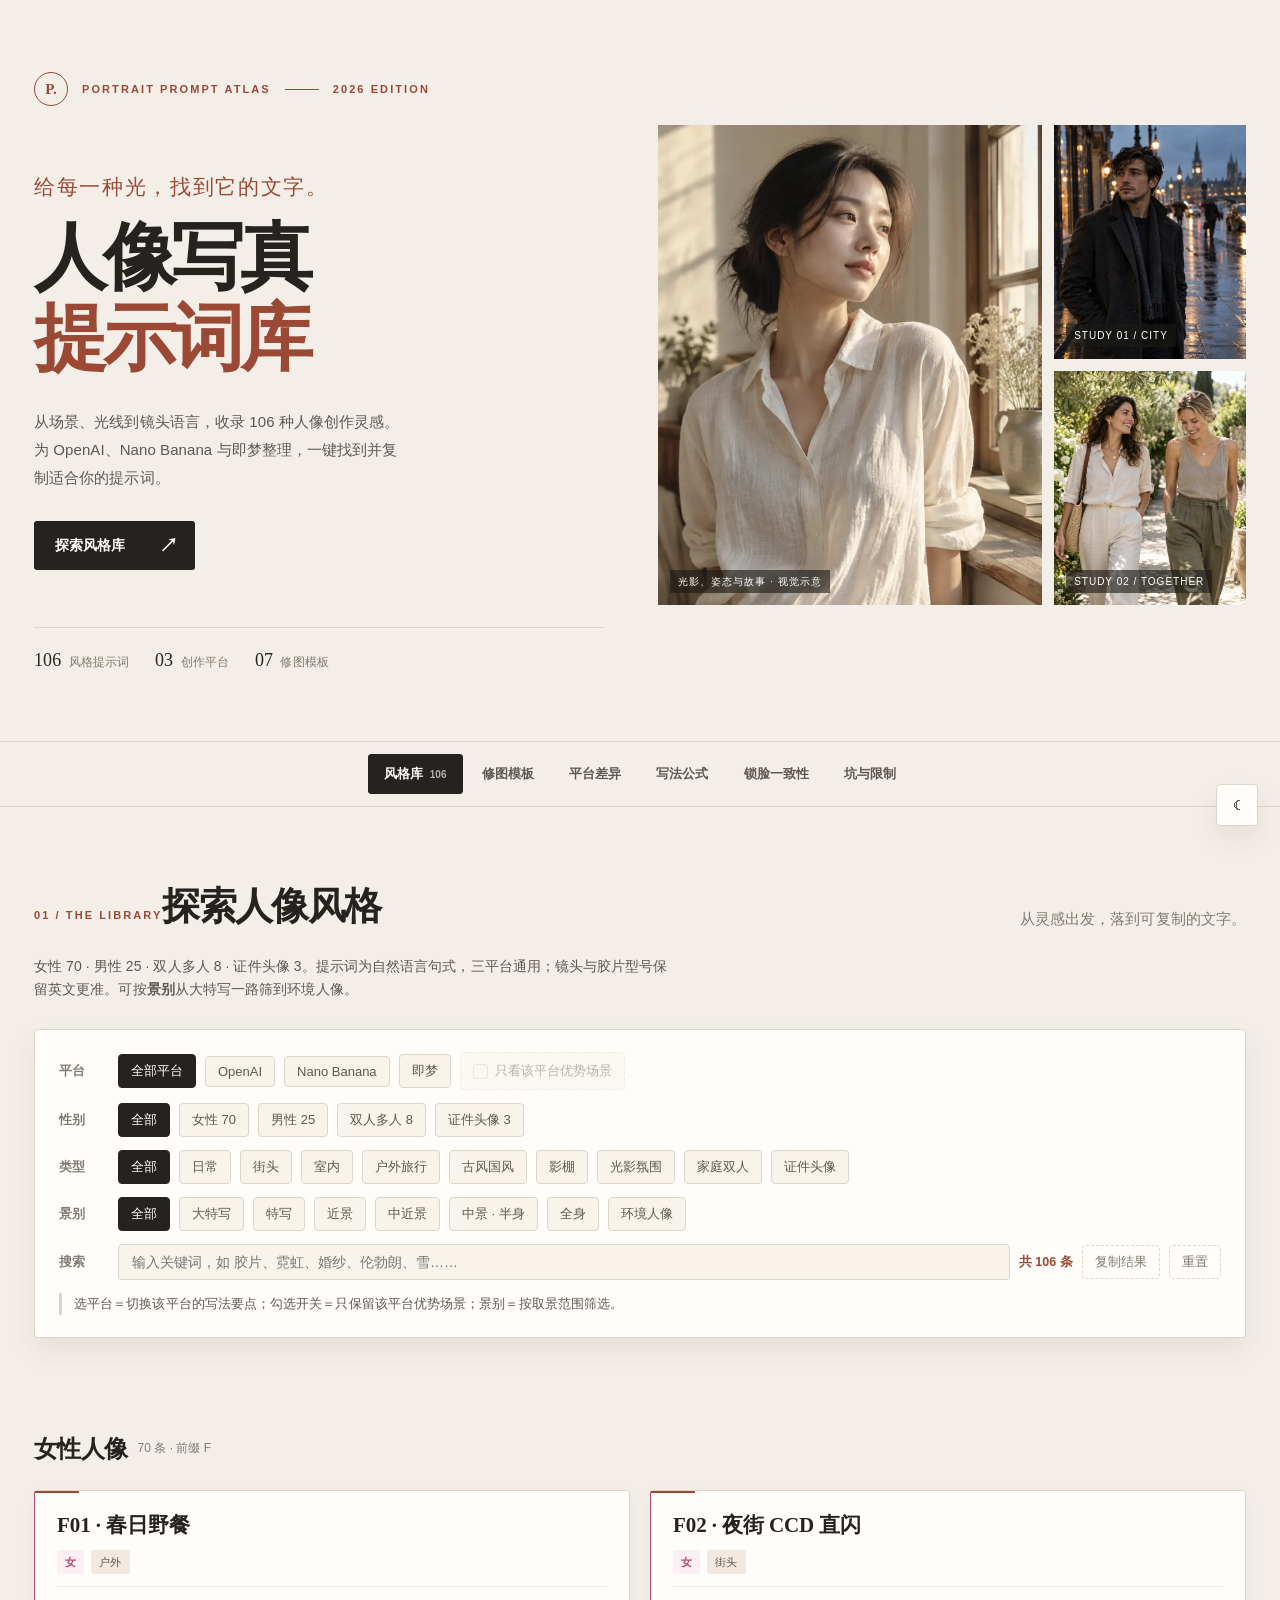
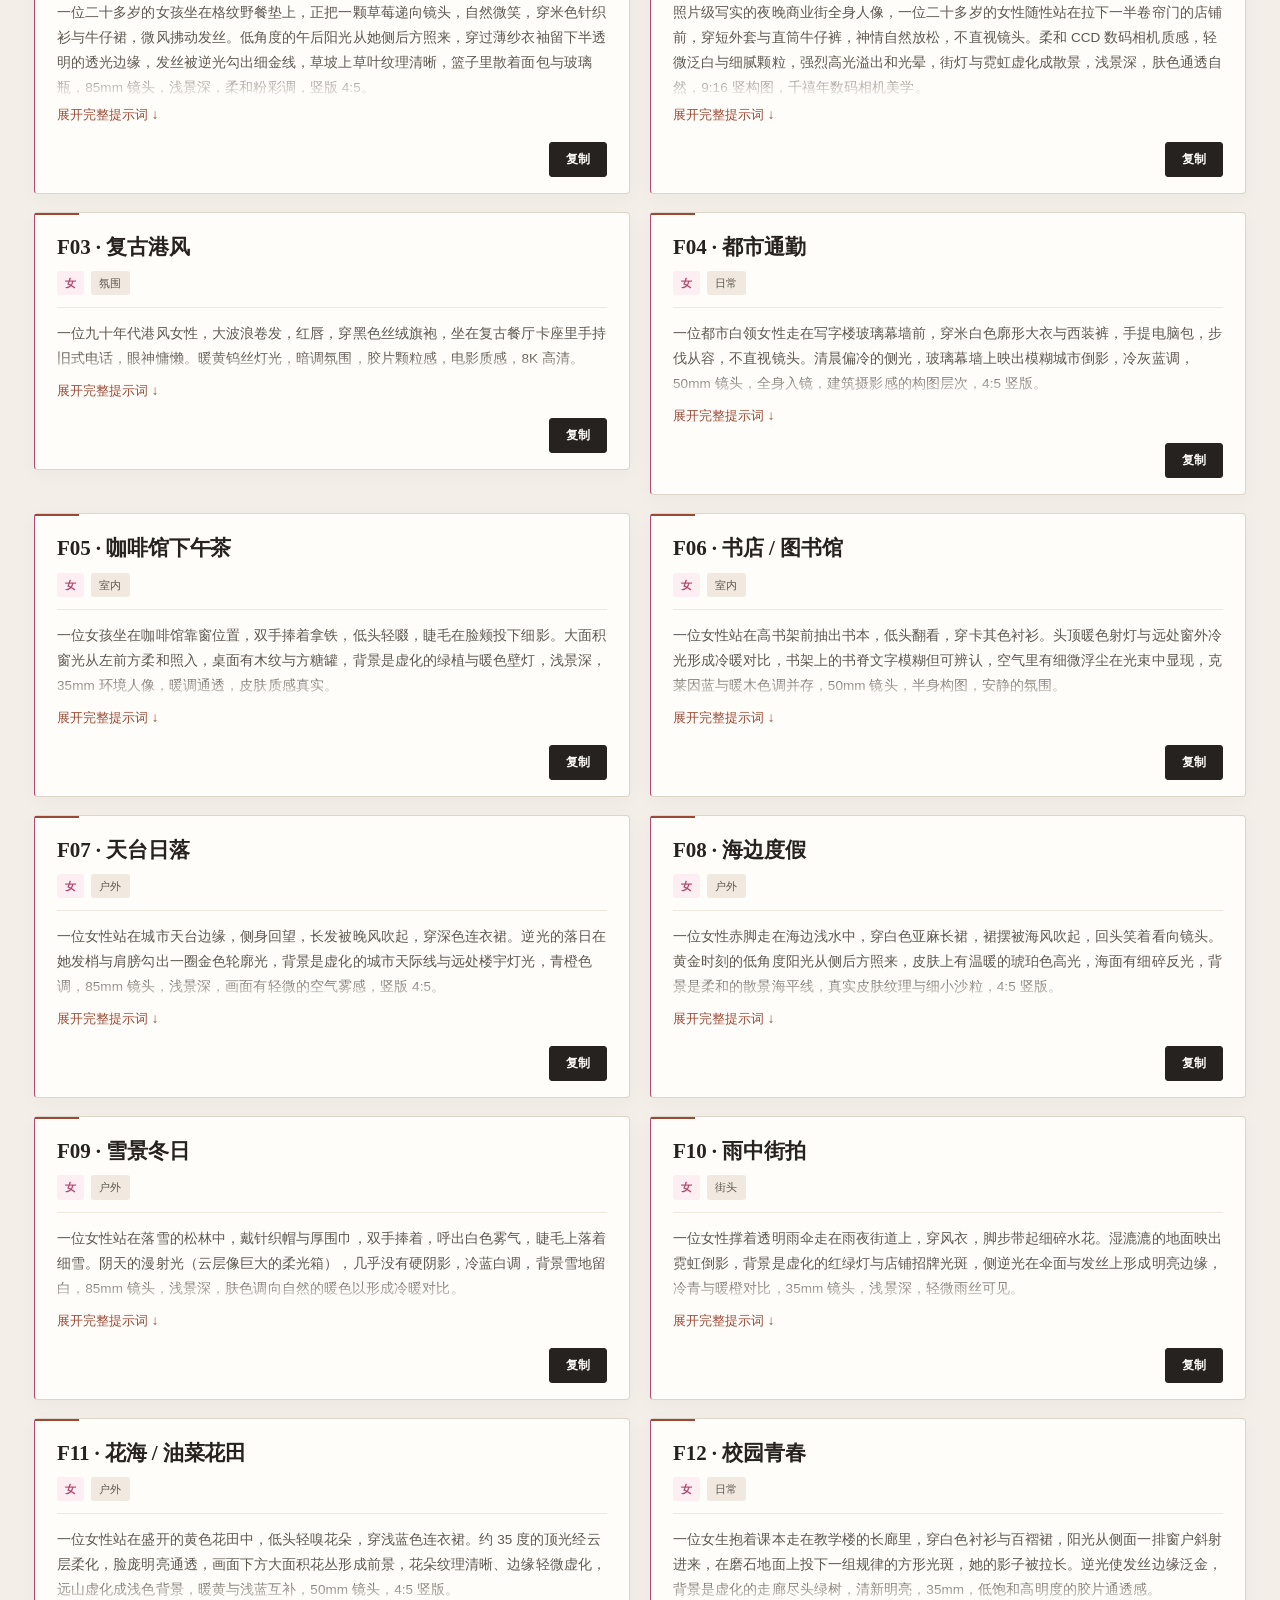
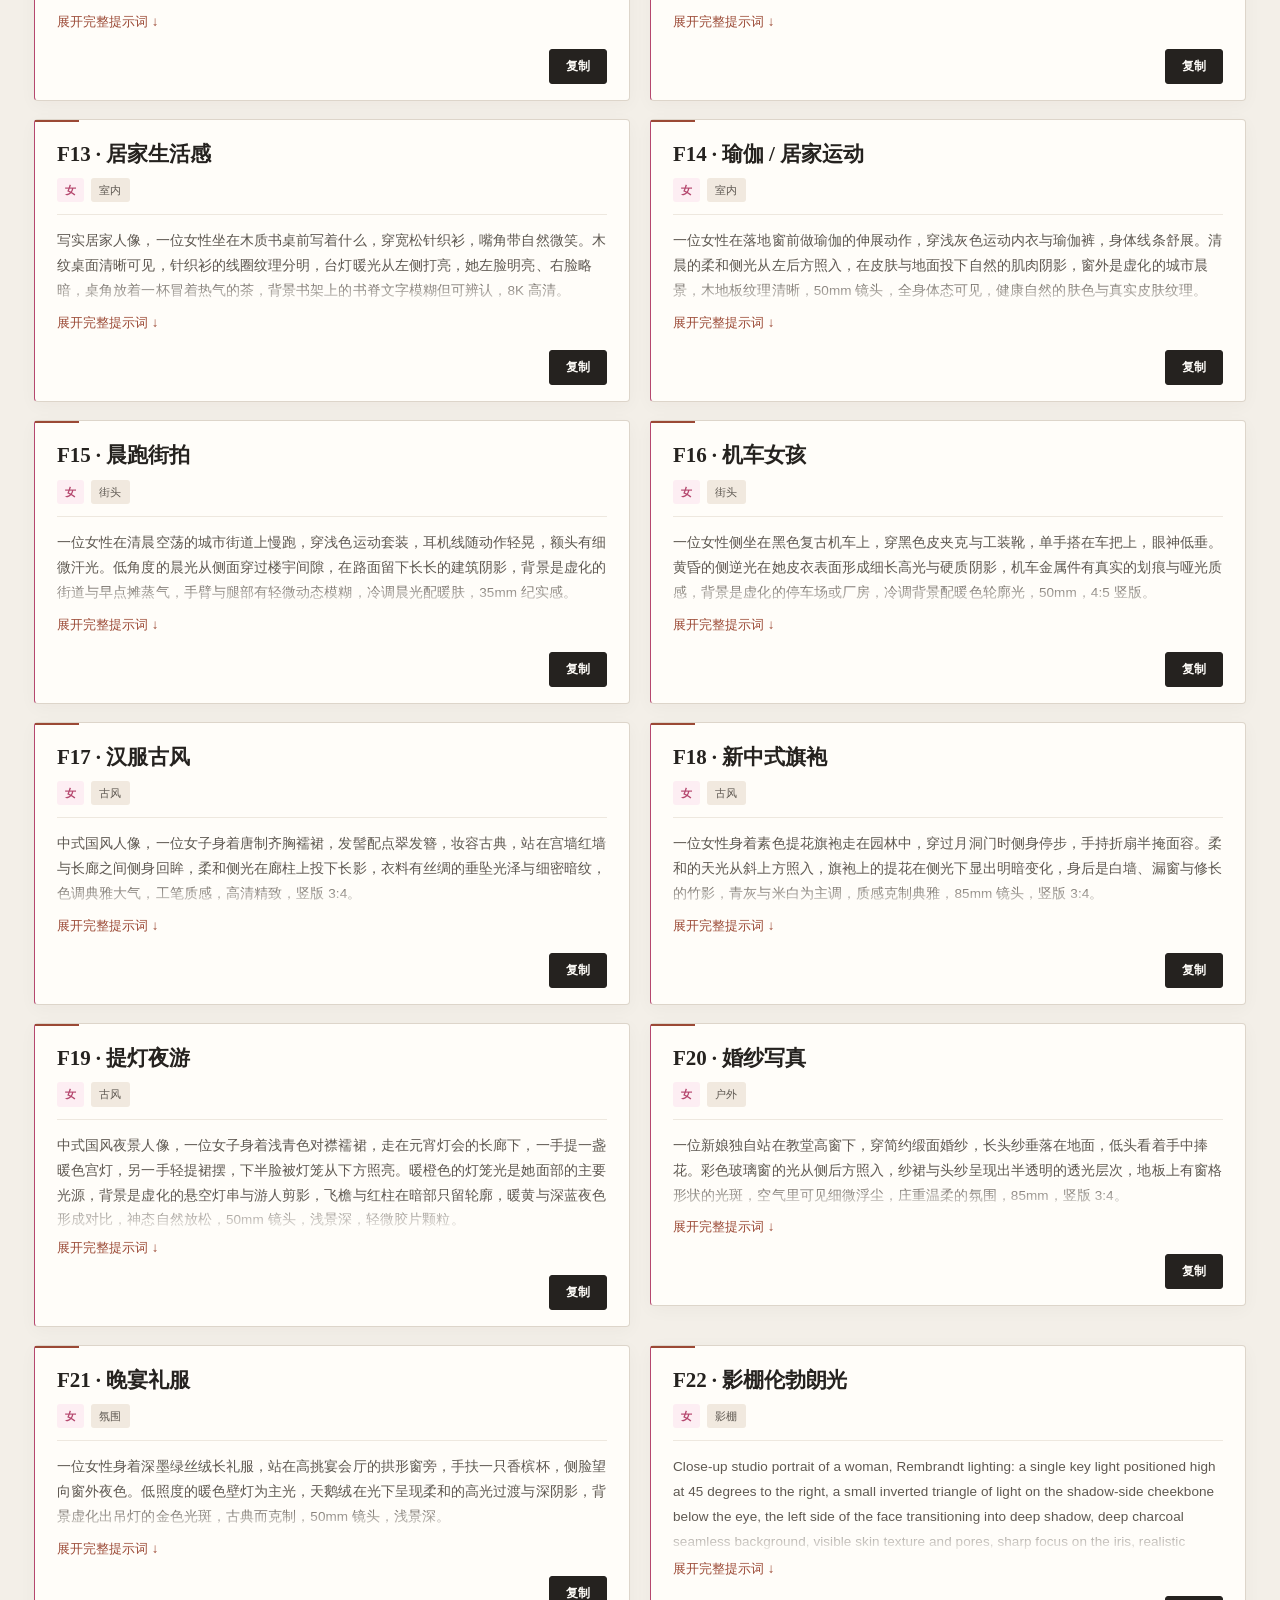
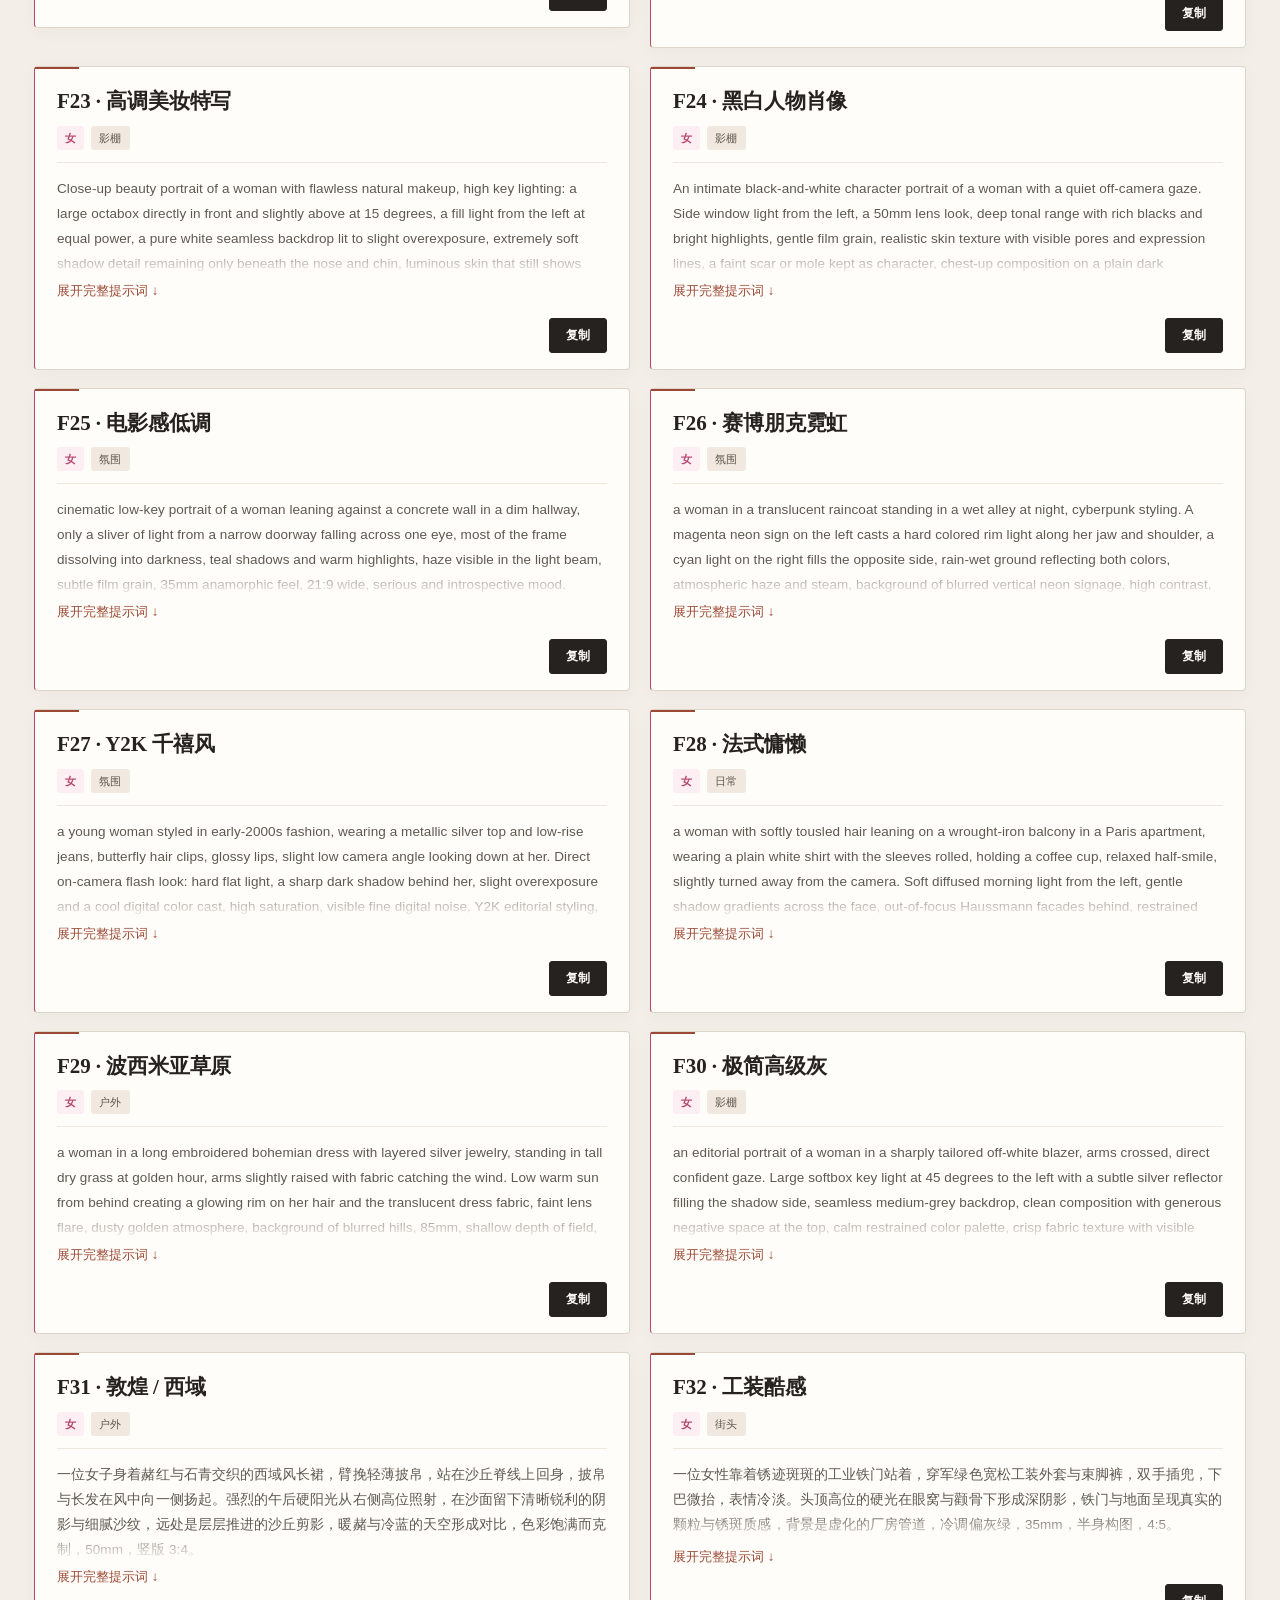
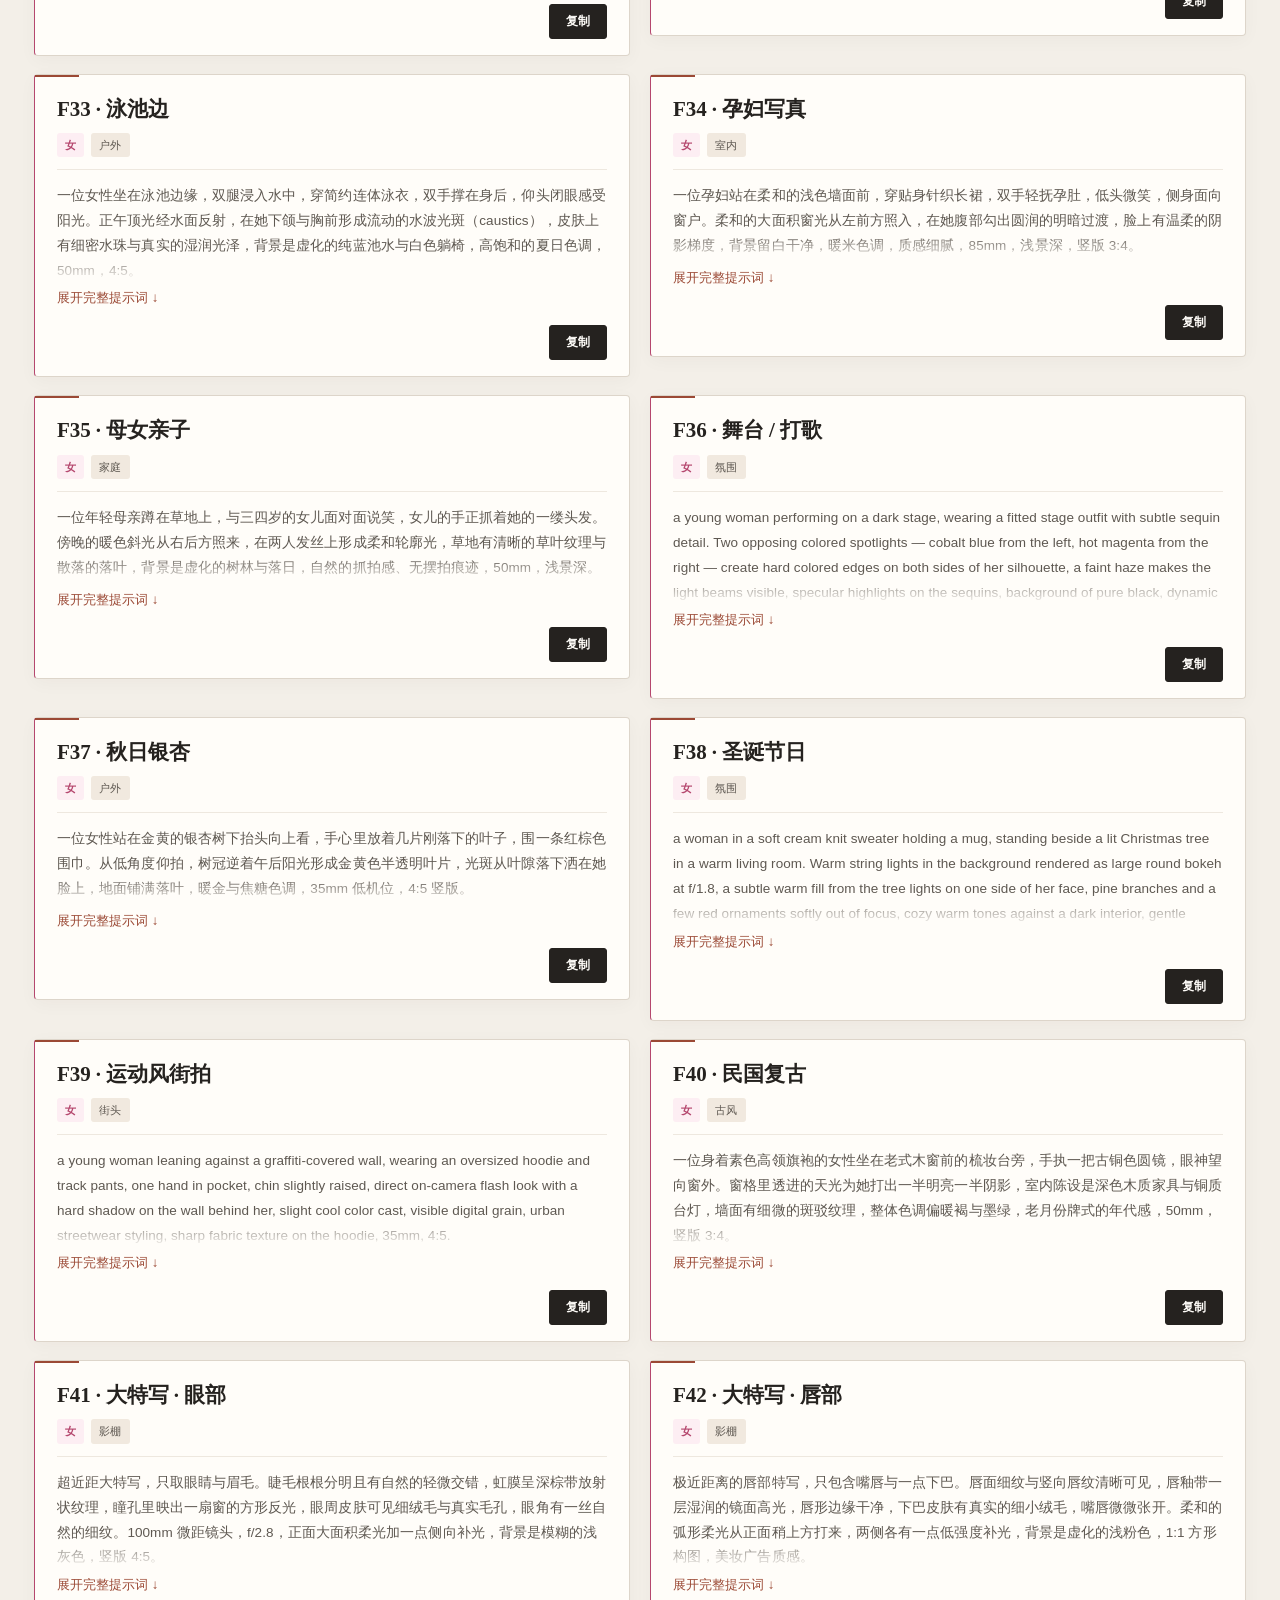
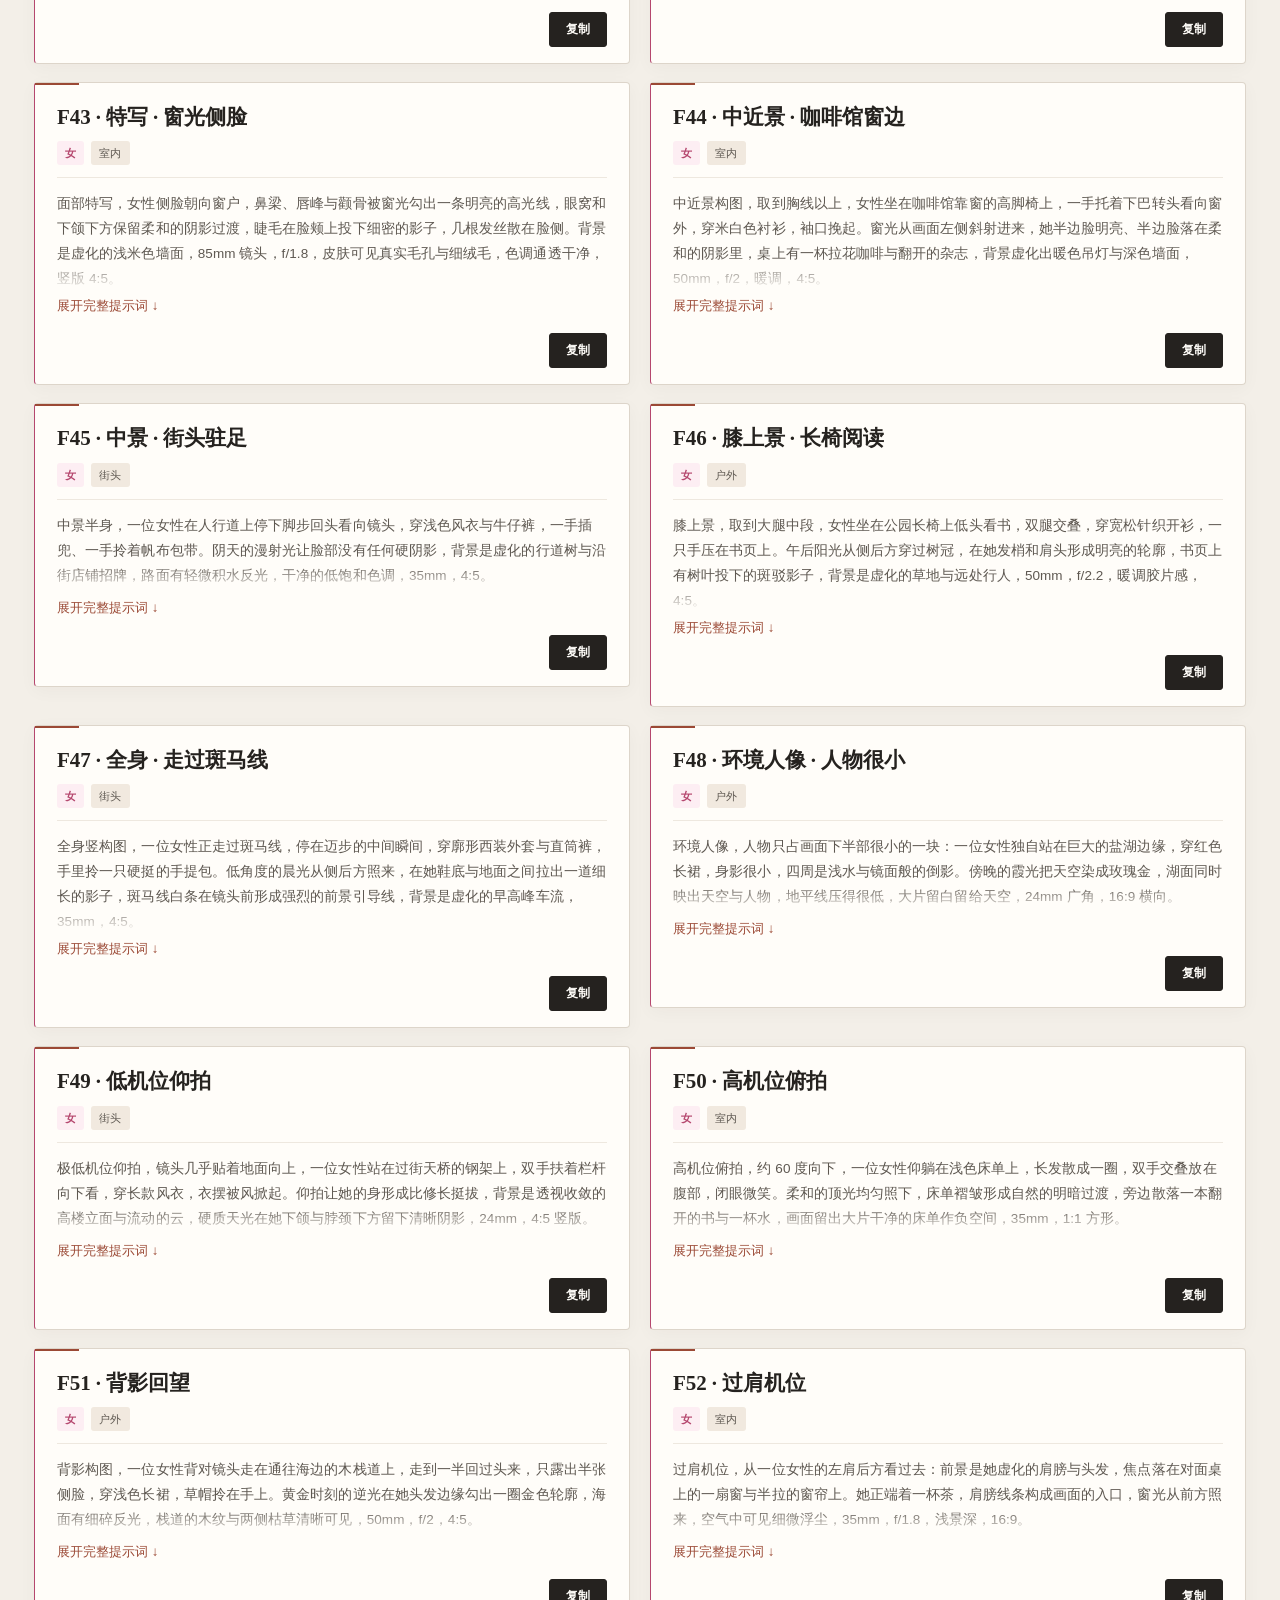
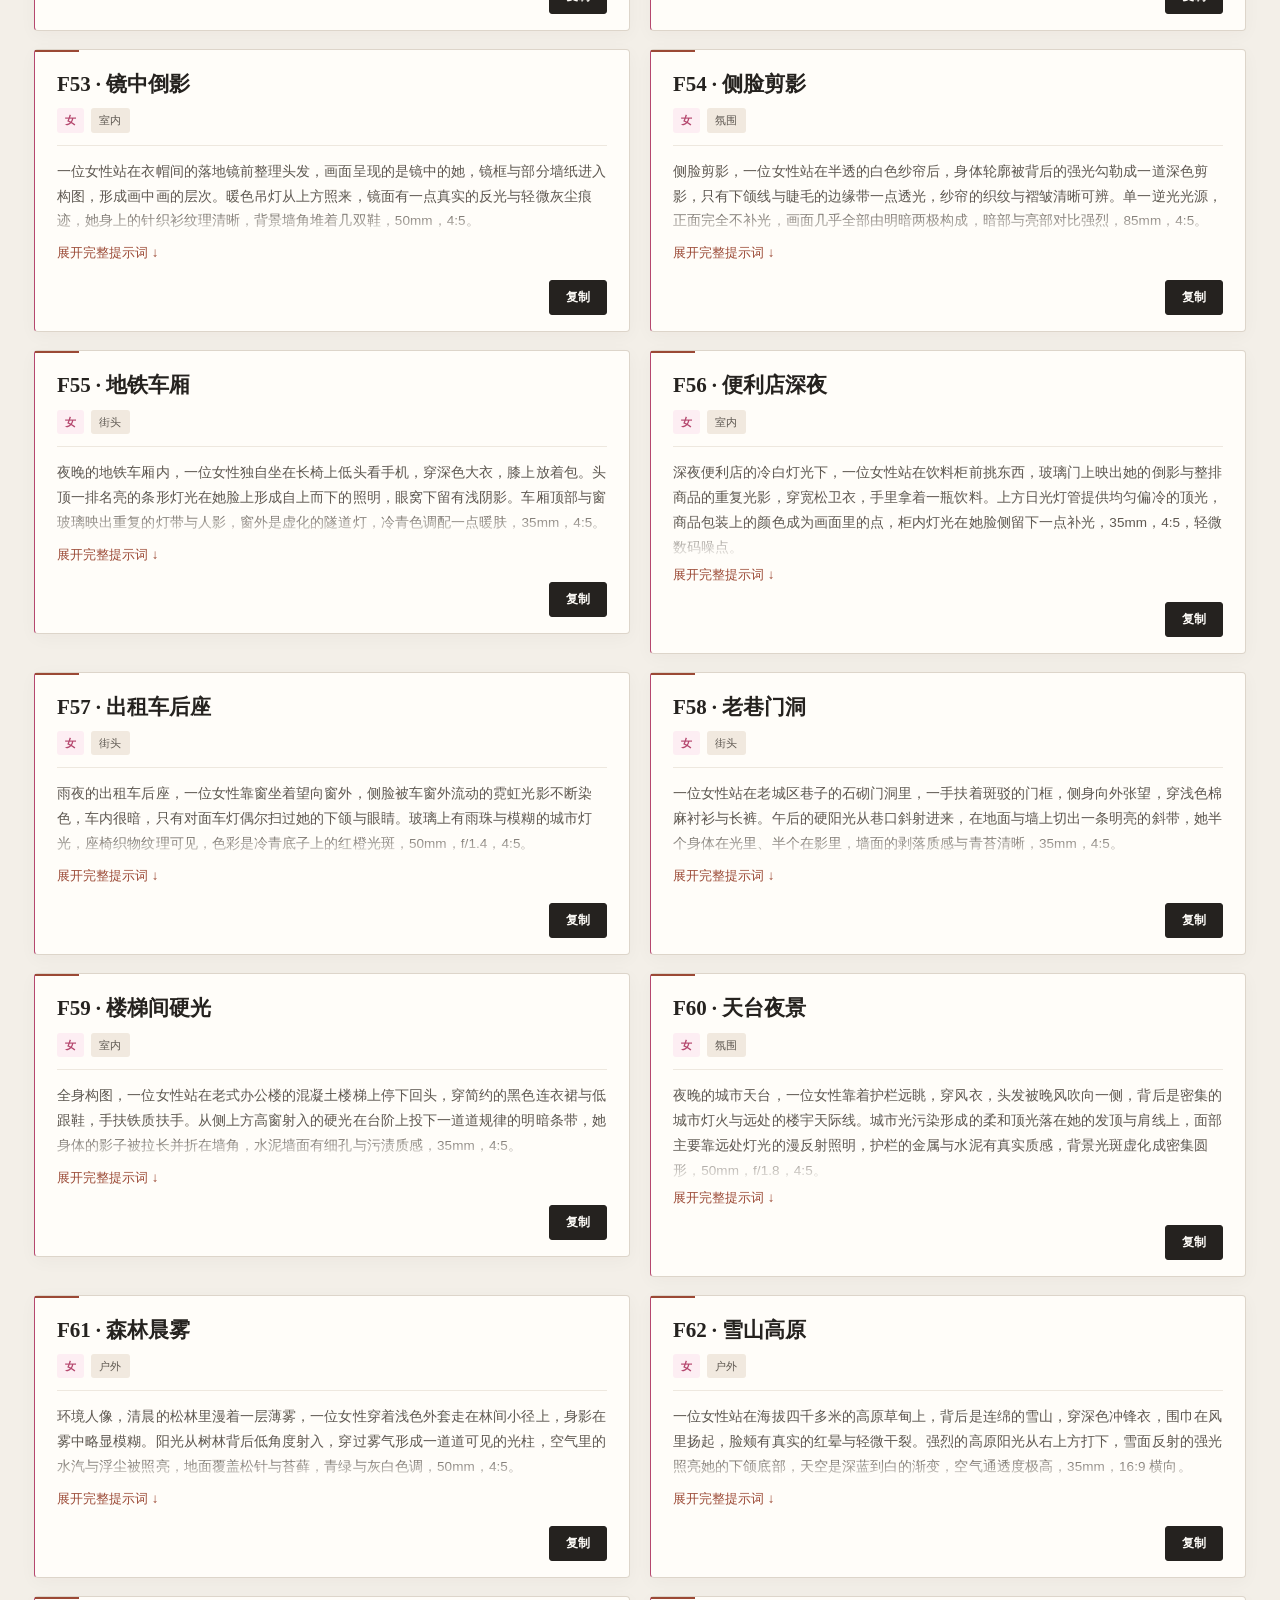
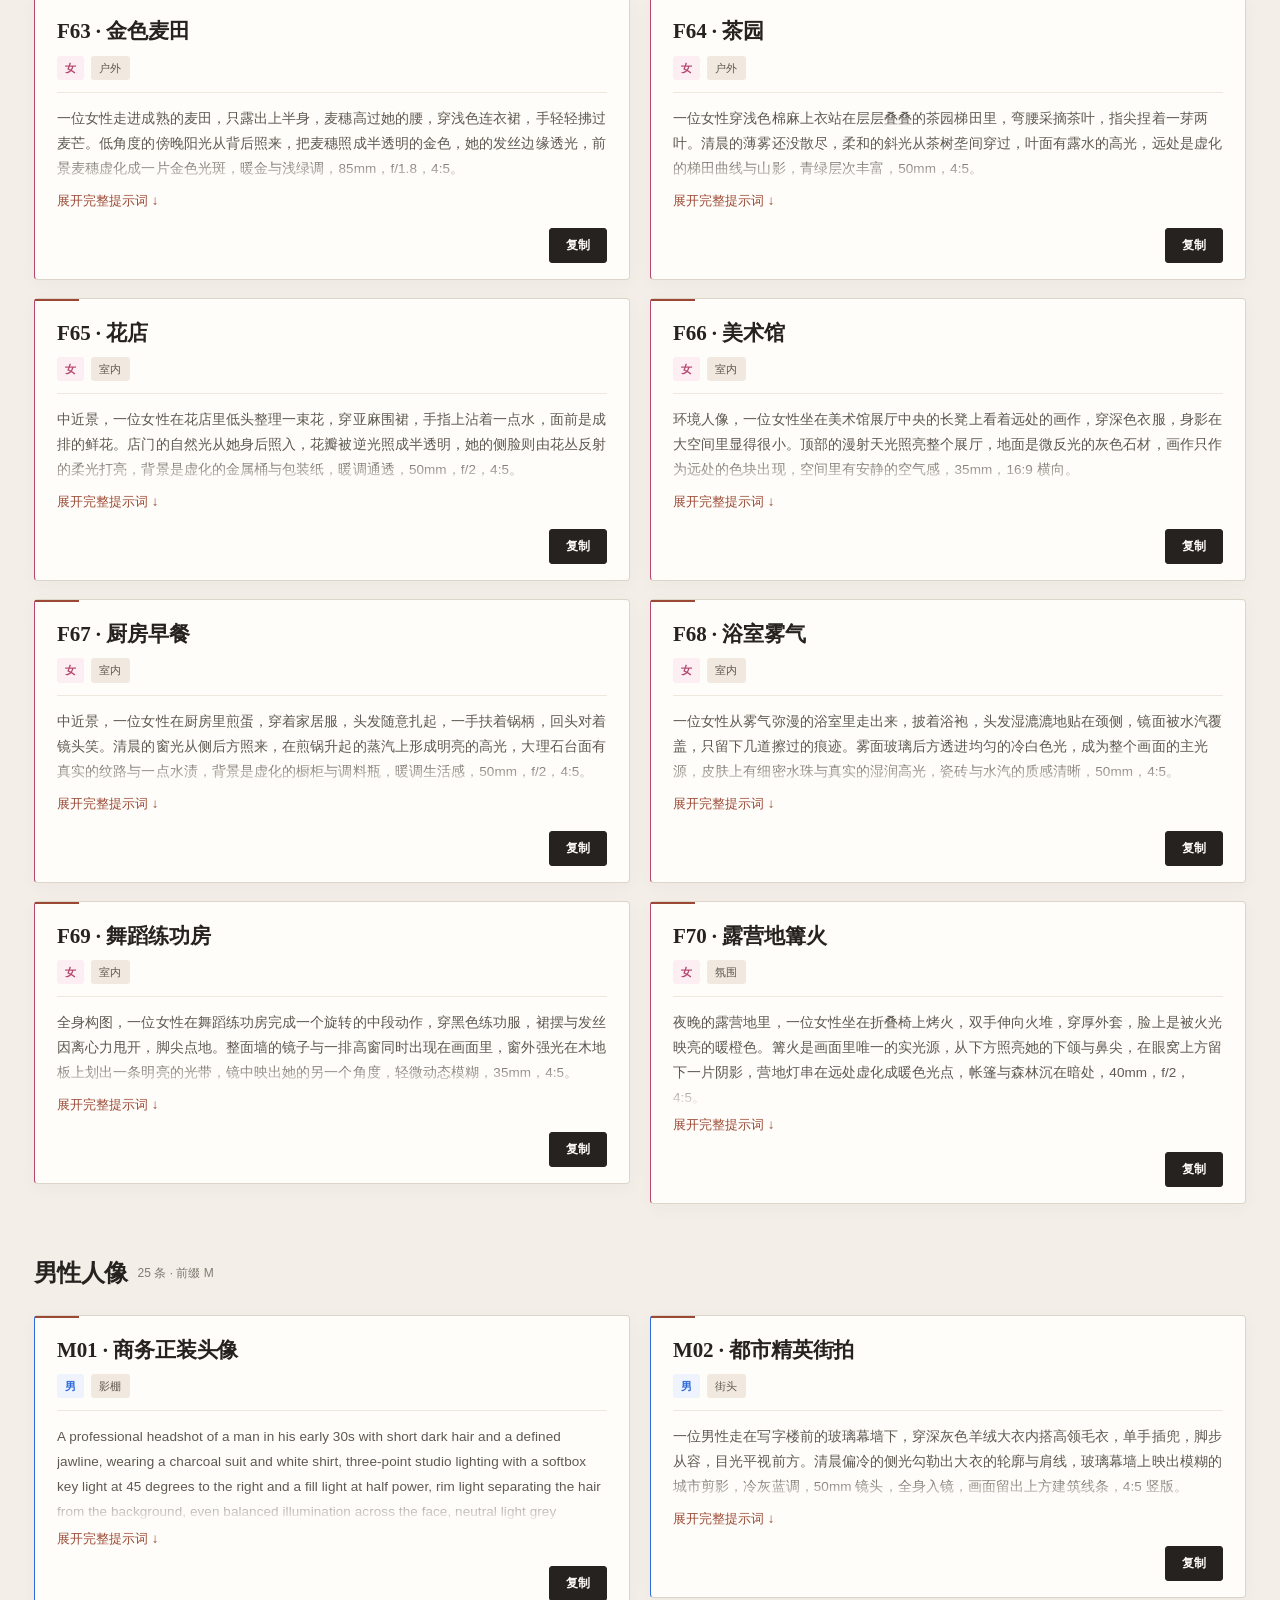
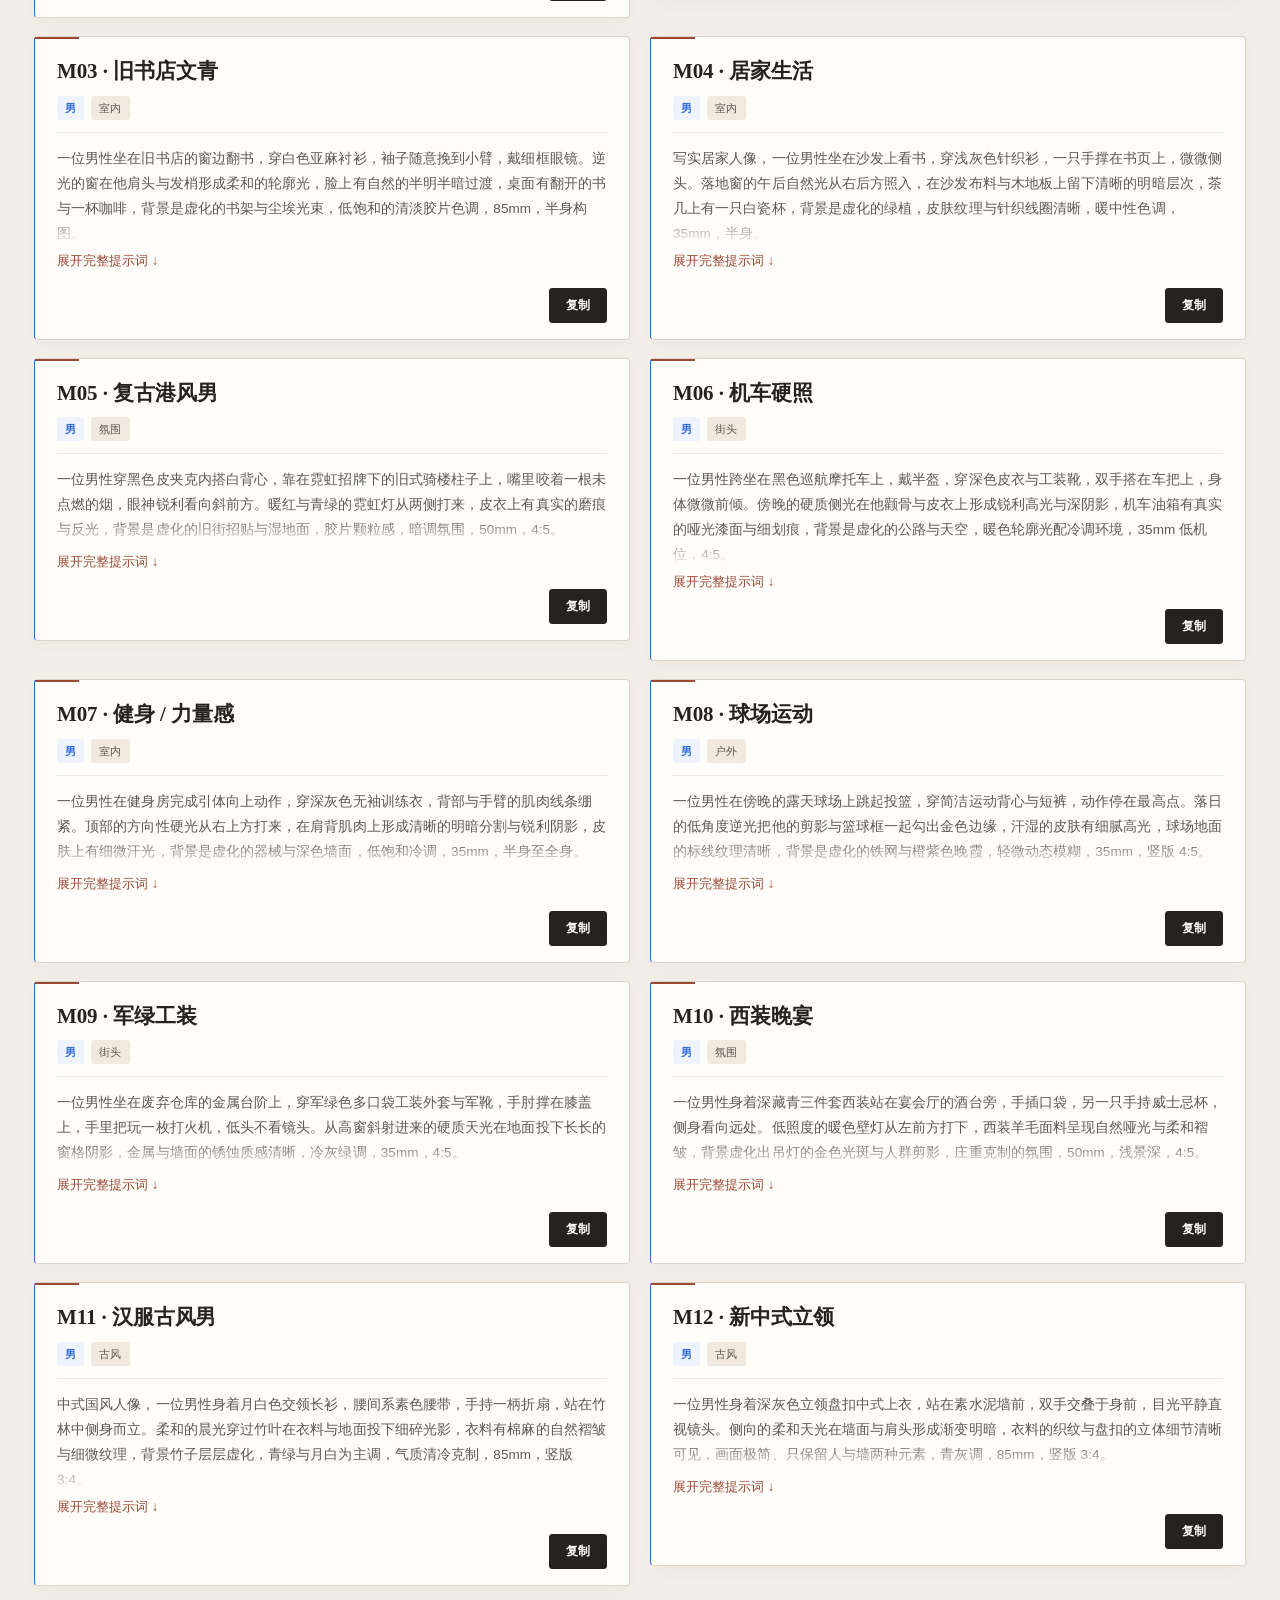
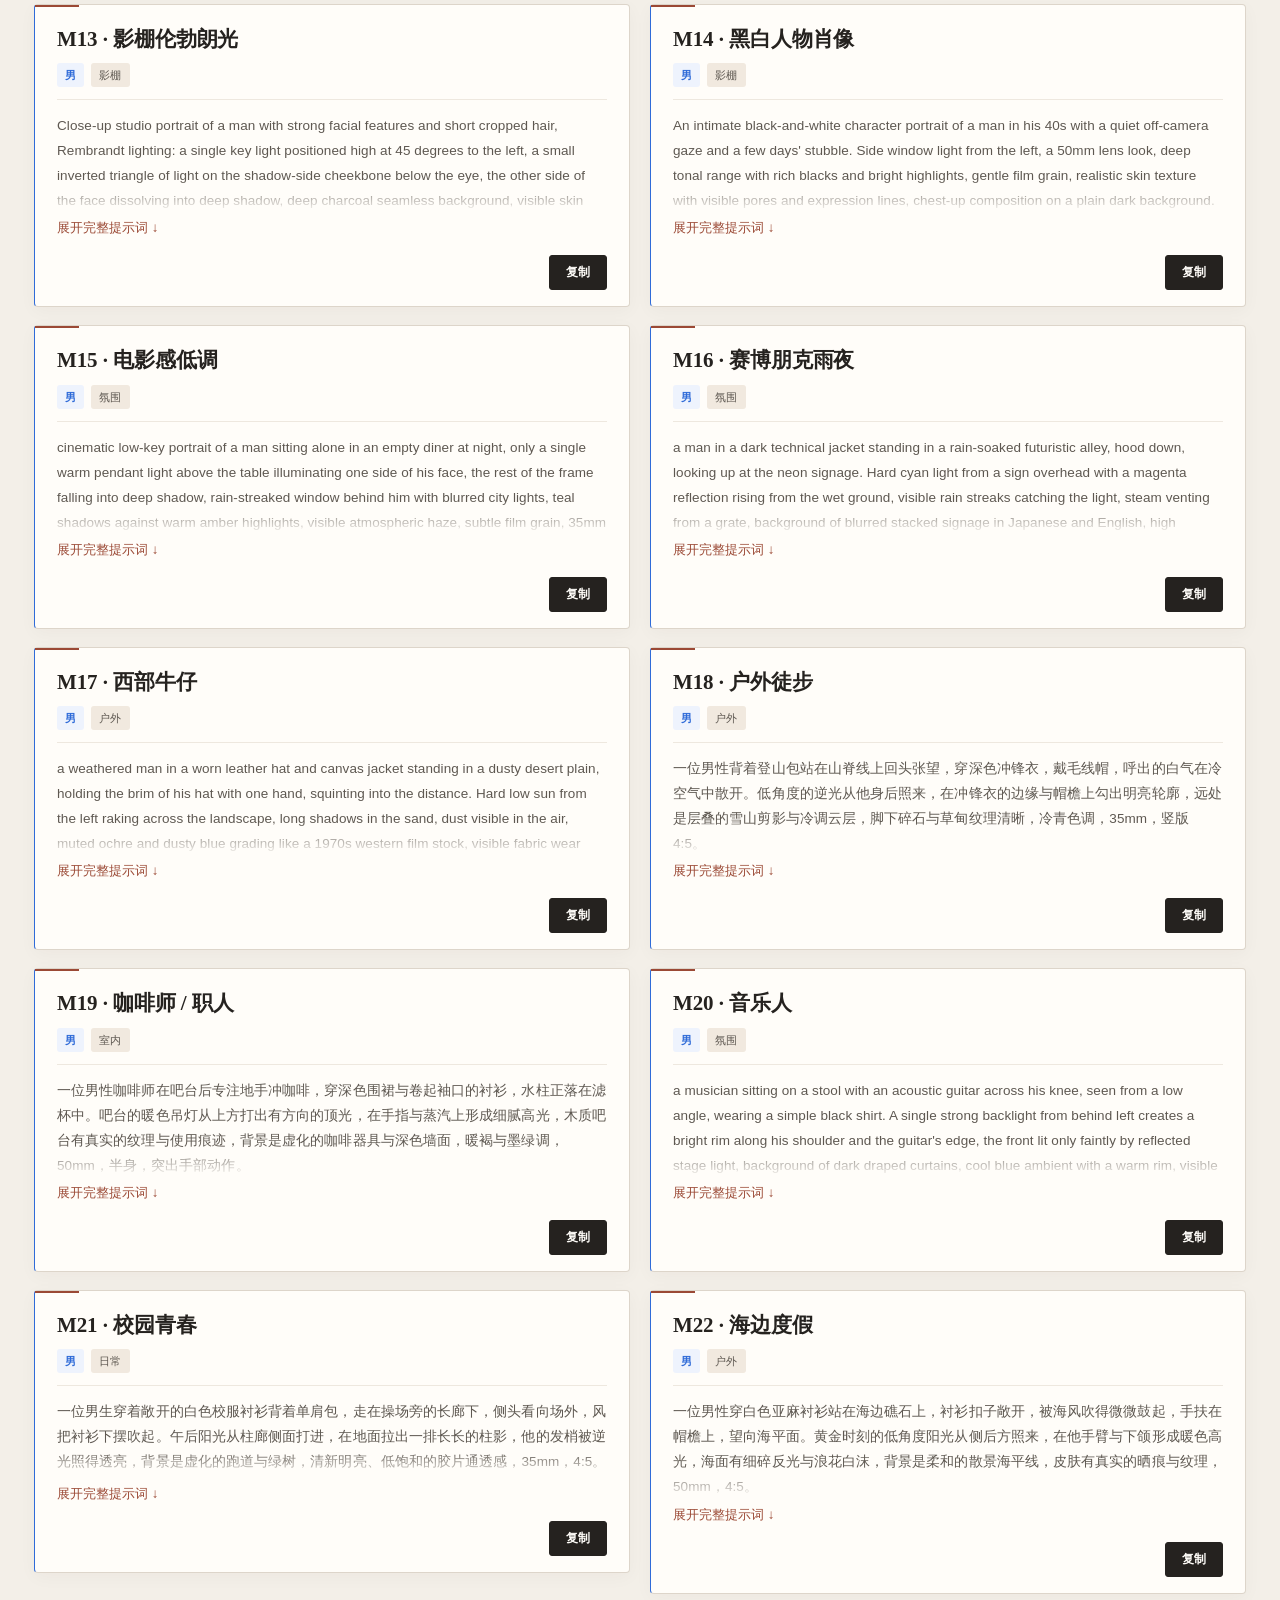
==== index.html @ 962c13b8 "Build portrait prompt library site" ====
<!DOCTYPE html>
<html lang="zh-CN">
<head>
<meta charset="UTF-8">
<meta name="viewport" content="width=device-width, initial-scale=1.0, viewport-fit=cover">
<title>人像写真提示词库 · 106 种创作灵感</title>
<meta name="description" content="探索 106 种人像写真风格，按场景、景别和平台快速筛选、复制提示词。">
<meta name="theme-color" content="#f3efe8">
<link rel="icon" type="image/svg+xml" href="/assets/favicon.svg">
<link rel="stylesheet" href="/assets/styles.css">
<script>
(function(){try{
  var t = localStorage.getItem('pp-theme');
  if(t !== 'dark' && t !== 'light'){
    t = (window.matchMedia && matchMedia('(prefers-color-scheme:dark)').matches) ? 'dark' : 'light';
  }
  document.documentElement.dataset.theme = t;
}catch(e){}})();
</script>
</head>
<body>
<a class="skip-link" href="#s4">跳转到风格库</a>
<div id="prog" aria-hidden="true"></div>
<div class="wrap">

<header class="top">
  <div class="hero-copy">
    <div class="eyebrow"><span class="brand-mark">P.</span> PORTRAIT PROMPT ATLAS <span class="eyebrow-rule"></span> 2026 EDITION</div>
    <p class="hero-kicker">给每一种光，找到它的文字。</p>
    <h1>人像写真<br><em>提示词库</em></h1>
    <p class="sub">从场景、光线到镜头语言，收录 106 种人像创作灵感。为 OpenAI、Nano Banana 与即梦整理，一键找到并复制适合你的提示词。</p>
    <a class="hero-cta" href="#filter">探索风格库 <span aria-hidden="true">↗</span></a>
    <div class="hero-meta"><span><b>106</b> 风格提示词</span><span><b>03</b> 创作平台</span><span><b>07</b> 修图模板</span></div>
  </div>
  <div class="hero-visual" aria-label="人像摄影风格视觉示意">
    <figure class="hero-main"><img src="/assets/editorial-hero.webp" alt="暖色窗光下的人像摄影视觉示意" fetchpriority="high"><figcaption>光影、姿态与故事 · 视觉示意</figcaption></figure>
    <figure class="hero-side hero-side-one"><img src="/assets/editorial-city.webp" alt="雨夜街头人像视觉示意" loading="lazy"><figcaption>STUDY 01 / CITY</figcaption></figure>
    <figure class="hero-side hero-side-two"><img src="/assets/editorial-together.webp" alt="户外双人人像视觉示意" loading="lazy"><figcaption>STUDY 02 / TOGETHER</figcaption></figure>
  </div>
</header>

<nav class="topbar" id="topbar">
  <a href="#s4">风格库 <small>106</small></a>
  <a href="#s5">修图模板</a>
  <a href="#s1">平台差异</a>
  <a href="#s2">写法公式</a>
  <a href="#s6">锁脸一致性</a>
  <a href="#s7">坑与限制</a>
</nav>

<!-- ========== 1 风格库 106 条 ========== -->
<section id="s4">
  <div class="section-heading"><div><span class="section-index">01 / THE LIBRARY</span><h2>探索人像风格</h2></div><span class="section-aside">从灵感出发，落到可复制的文字。</span></div>
  <div class="lead">女性 70 · 男性 25 · 双人多人 8 · 证件头像 3。提示词为自然语言句式，三平台通用；镜头与胶片型号保留英文更准。可按<b>景别</b>从大特写一路筛到环境人像。</div>

  <div class="filter-panel" id="filter">
    <button class="fToggle" id="fToggle" type="button" aria-expanded="true">
      筛选条件<span class="fSum" id="fSum">全部</span><span class="fCaret" aria-hidden="true">▾</span>
    </button>
    <div class="frow">
      <span class="lab">平台</span>
      <button class="chip on" data-f="plat" data-v="all">全部平台</button>
      <button class="chip" data-f="plat" data-v="oai">OpenAI</button>
      <button class="chip" data-f="plat" data-v="nb">Nano Banana</button>
      <button class="chip" data-f="plat" data-v="jm">即梦</button>
      <label class="chkwrap dis" id="chkwrap"><input type="checkbox" id="onlyStar" disabled>只看该平台优势场景</label>
    </div>
    <div class="frow">
      <span class="lab">性别</span>
      <button class="chip on" data-f="sex" data-v="all">全部</button>
      <button class="chip" data-f="sex" data-v="f">女性 70</button>
      <button class="chip" data-f="sex" data-v="m">男性 25</button>
      <button class="chip" data-f="sex" data-v="c">双人多人 8</button>
      <button class="chip" data-f="sex" data-v="id">证件头像 3</button>
    </div>
    <div class="frow">
      <span class="lab">类型</span>
      <button class="chip on" data-f="cat" data-v="all">全部</button>
      <button class="chip" data-f="cat" data-v="日常">日常</button>
      <button class="chip" data-f="cat" data-v="街头">街头</button>
      <button class="chip" data-f="cat" data-v="室内">室内</button>
      <button class="chip" data-f="cat" data-v="户外">户外旅行</button>
      <button class="chip" data-f="cat" data-v="古风">古风国风</button>
      <button class="chip" data-f="cat" data-v="影棚">影棚</button>
      <button class="chip" data-f="cat" data-v="氛围">光影氛围</button>
      <button class="chip" data-f="cat" data-v="家庭">家庭双人</button>
      <button class="chip" data-f="cat" data-v="证件">证件头像</button>
    </div>
    <div class="frow">
      <span class="lab">景别</span>
      <button class="chip on" data-f="shot" data-v="all">全部</button>
      <button class="chip" data-f="shot" data-v="大特写">大特写</button>
      <button class="chip" data-f="shot" data-v="特写">特写</button>
      <button class="chip" data-f="shot" data-v="近景">近景</button>
      <button class="chip" data-f="shot" data-v="中近景">中近景</button>
      <button class="chip" data-f="shot" data-v="中景">中景 · 半身</button>
      <button class="chip" data-f="shot" data-v="全身">全身</button>
      <button class="chip" data-f="shot" data-v="环境">环境人像</button>
    </div>
    <div class="frow" id="qrow">
      <span class="lab">搜索</span>
      <input id="q" type="search" placeholder="输入关键词，如 胶片、霓虹、婚纱、伦勃朗、雪……" aria-label="搜索提示词">
      <span id="count" aria-live="polite">共 106 条</span>
      <button class="chip act" id="copyAll" type="button" title="复制当前筛选出的全部提示词">复制结果</button>
      <button class="chip act" id="reset" type="button" title="清空搜索与筛选条件（按 R 键同效）">重置</button>
    </div>
    <div class="tipbox" id="tipbox"></div>
    <div class="note" style="margin:12px 0 0;">选平台＝切换该平台的写法要点；勾选开关＝只保留该平台优势场景；景别＝按取景范围筛选。</div>
  </div>

  <!-- ---------- 女性 ---------- -->
  <div class="cat-group" data-sex="f">
  <h3>女性人像 <span class="hint">70 条 · 前缀 F</span></h3>

  <article class="style-card f" data-sex="f" data-cat="日常">
    <div class="card-h"><span class="t">F01 · 春日野餐</span><span class="tag f">女</span><span class="tag">户外</span></div>
    <div class="prompt"><button class="copy">复制</button><pre>一位二十多岁的女孩坐在格纹野餐垫上，正把一颗草莓递向镜头，自然微笑，穿米色针织衫与牛仔裙，微风拂动发丝。低角度的午后阳光从她侧后方照来，穿过薄纱衣袖留下半透明的透光边缘，发丝被逆光勾出细金线，草坡上草叶纹理清晰，篮子里散着面包与玻璃瓶，85mm 镜头，浅景深，柔和粉彩调，竖版 4:5。</pre></div>
    <div class="note">要点是<b>光要有方向</b>（低角度斜射的逆光）+ <b>一个具体动作</b>（递草莓）。三家都吃这一套。</div>
  </article>

  <article class="style-card f" data-sex="f" data-cat="街头">
    <div class="card-h"><span class="t">F02 · 夜街 CCD 直闪</span><span class="tag f">女</span><span class="tag">街头</span></div>
    <div class="prompt"><button class="copy">复制</button><pre>照片级写实的夜晚商业街全身人像，一位二十多岁的女性随性站在拉下一半卷帘门的店铺前，穿短外套与直筒牛仔裤，神情自然放松，不直视镜头。柔和 CCD 数码相机质感，轻微泛白与细腻颗粒，强烈高光溢出和光晕，街灯与霓虹虚化成散景，浅景深，肤色通透自然，9:16 竖构图，千禧年数码相机美学。</pre></div>
    <div class="note">CCD 感 = <b>轻微泛白 + 高光溢出 + 颗粒</b>，三个缺一就沦为普通夜景。</div>
  </article>

  <article class="style-card f" data-sex="f" data-cat="氛围">
    <div class="card-h"><span class="t">F03 · 复古港风</span><span class="tag f">女</span><span class="tag">氛围</span></div>
    <div class="prompt"><button class="copy">复制</button><pre>一位九十年代港风女性，大波浪卷发，红唇，穿黑色丝绒旗袍，坐在复古餐厅卡座里手持旧式电话，眼神慵懒。暖黄钨丝灯光，暗调氛围，胶片颗粒感，电影质感，8K 高清。</pre></div>
    <div class="note"><b>「胶片颗粒感 + 暗调氛围」是港风的底色</b>。Nano Banana 上加 <code>film noir</code> 会更浓；即梦上可加「复古港片」触发年代联想。</div>
  </article>

  <article class="style-card f" data-sex="f" data-cat="日常">
    <div class="card-h"><span class="t">F04 · 都市通勤</span><span class="tag f">女</span><span class="tag">日常</span></div>
    <div class="prompt"><button class="copy">复制</button><pre>一位都市白领女性走在写字楼玻璃幕墙前，穿米白色廓形大衣与西装裤，手提电脑包，步伐从容，不直视镜头。清晨偏冷的侧光，玻璃幕墙上映出模糊城市倒影，冷灰蓝调，50mm 镜头，全身入镜，建筑摄影感的构图层次，4:5 竖版。</pre></div>
    <div class="note">都市感来自<b>「冷调 + 硬质建筑反光」</b>，别用暖光，一暖就变成度假照。</div>
  </article>

  <article class="style-card f" data-sex="f" data-cat="室内">
    <div class="card-h"><span class="t">F05 · 咖啡馆下午茶</span><span class="tag f">女</span><span class="tag">室内</span></div>
    <div class="prompt"><button class="copy">复制</button><pre>一位女孩坐在咖啡馆靠窗位置，双手捧着拿铁，低头轻啜，睫毛在脸颊投下细影。大面积窗光从左前方柔和照入，桌面有木纹与方糖罐，背景是虚化的绿植与暖色壁灯，浅景深，35mm 环境人像，暖调通透，皮肤质感真实。</pre></div>
    <div class="note">室内人像的生机来自<b>「窗光方向 + 桌面小道具」</b>，空手坐着最像摆拍。</div>
  </article>

  <article class="style-card f" data-sex="f" data-cat="室内">
    <div class="card-h"><span class="t">F06 · 书店 / 图书馆</span><span class="tag f">女</span><span class="tag">室内</span></div>
    <div class="prompt"><button class="copy">复制</button><pre>一位女性站在高书架前抽出书本，低头翻看，穿卡其色衬衫。头顶暖色射灯与远处窗外冷光形成冷暖对比，书架上的书脊文字模糊但可辨认，空气里有细微浮尘在光束中显现，克莱因蓝与暖木色调并存，50mm 镜头，半身构图，安静的氛围。</pre></div>
    <div class="note">加一句<b>「光束中的浮尘」</b>，画面立刻有空气感，这是最省力的高级感写法。</div>
  </article>

  <article class="style-card f" data-sex="f" data-cat="户外">
    <div class="card-h"><span class="t">F07 · 天台日落</span><span class="tag f">女</span><span class="tag">户外</span></div>
    <div class="prompt"><button class="copy">复制</button><pre>一位女性站在城市天台边缘，侧身回望，长发被晚风吹起，穿深色连衣裙。逆光的落日在她发梢与肩膀勾出一圈金色轮廓光，背景是虚化的城市天际线与远处楼宇灯光，青橙色调，85mm 镜头，浅景深，画面有轻微的空气雾感，竖版 4:5。</pre></div>
    <div class="note">逆光人像的关键是<b>轮廓光（rim light）</b>，明确写出来，否则脸会变成剪影。</div>
  </article>

  <article class="style-card f" data-sex="f" data-cat="户外">
    <div class="card-h"><span class="t">F08 · 海边度假</span><span class="tag f">女</span><span class="tag">户外</span></div>
    <div class="prompt"><button class="copy">复制</button><pre>一位女性赤脚走在海边浅水中，穿白色亚麻长裙，裙摆被海风吹起，回头笑着看向镜头。黄金时刻的低角度阳光从侧后方照来，皮肤上有温暖的琥珀色高光，海面有细碎反光，背景是柔和的散景海平线，真实皮肤纹理与细小沙粒，4:5 竖版。</pre></div>
  </article>

  <article class="style-card f" data-sex="f" data-cat="户外">
    <div class="card-h"><span class="t">F09 · 雪景冬日</span><span class="tag f">女</span><span class="tag">户外</span></div>
    <div class="prompt"><button class="copy">复制</button><pre>一位女性站在落雪的松林中，戴针织帽与厚围巾，双手捧着，呼出白色雾气，睫毛上落着细雪。阴天的漫射光（云层像巨大的柔光箱），几乎没有硬阴影，冷蓝白调，背景雪地留白，85mm 镜头，浅景深，肤色调向自然的暖色以形成冷暖对比。</pre></div>
    <div class="note">雪景必须<b>主动要求暖肤色</b>，否则模型会把脸也一起冻成青白色，人显得病态。</div>
  </article>

  <article class="style-card f" data-sex="f" data-cat="街头">
    <div class="card-h"><span class="t">F10 · 雨中街拍</span><span class="tag f">女</span><span class="tag">街头</span></div>
    <div class="prompt"><button class="copy">复制</button><pre>一位女性撑着透明雨伞走在雨夜街道上，穿风衣，脚步带起细碎水花。湿漉漉的地面映出霓虹倒影，背景是虚化的红绿灯与店铺招牌光斑，侧逆光在伞面与发丝上形成明亮边缘，冷青与暖橙对比，35mm 镜头，浅景深，轻微雨丝可见。</pre></div>
    <div class="note">透明伞是雨天街拍的解题关键——<b>挡雨但不挡光</b>，脸不会暗掉。</div>
  </article>

  <article class="style-card f" data-sex="f" data-cat="户外">
    <div class="card-h"><span class="t">F11 · 花海 / 油菜花田</span><span class="tag f">女</span><span class="tag">户外</span></div>
    <div class="prompt"><button class="copy">复制</button><pre>一位女性站在盛开的黄色花田中，低头轻嗅花朵，穿浅蓝色连衣裙。约 35 度的顶光经云层柔化，脸庞明亮通透，画面下方大面积花丛形成前景，花朵纹理清晰、边缘轻微虚化，远山虚化成浅色背景，暖黄与浅蓝互补，50mm 镜头，4:5 竖版。</pre></div>
    <div class="note">花海容易过饱和。<b>主动写「顶光经云层柔化」</b>，避免硬光下花朵变成色块。</div>
  </article>

  <article class="style-card f" data-sex="f" data-cat="日常">
    <div class="card-h"><span class="t">F12 · 校园青春</span><span class="tag f">女</span><span class="tag">日常</span></div>
    <div class="prompt"><button class="copy">复制</button><pre>一位女生抱着课本走在教学楼的长廊里，穿白色衬衫与百褶裙，阳光从侧面一排窗户斜射进来，在磨石地面上投下一组规律的方形光斑，她的影子被拉长。逆光使发丝边缘泛金，背景是虚化的走廊尽头绿树，清新明亮，35mm，低饱和高明度的胶片通透感。</pre></div>
    <div class="note"><b>「一排窗户在地面投下的规律光斑」</b>是校园走廊的签名式画面，写出来立刻有场景感。</div>
  </article>

  <article class="style-card f" data-sex="f" data-cat="室内">
    <div class="card-h"><span class="t">F13 · 居家生活感</span><span class="tag f">女</span><span class="tag">室内</span></div>
    <div class="prompt"><button class="copy">复制</button><pre>写实居家人像，一位女性坐在木质书桌前写着什么，穿宽松针织衫，嘴角带自然微笑。木纹桌面清晰可见，针织衫的线圈纹理分明，台灯暖光从左侧打亮，她左脸明亮、右脸略暗，桌角放着一杯冒着热气的茶，背景书架上的书脊文字模糊但可辨认，8K 高清。</pre></div>
    <div class="note">真实感的秘诀是<b>给每个物体加一个具体物理细节</b>——木纹、线圈、热气、书脊文字。</div>
  </article>

  <article class="style-card f" data-sex="f" data-cat="室内">
    <div class="card-h"><span class="t">F14 · 瑜伽 / 居家运动</span><span class="tag f">女</span><span class="tag">室内</span></div>
    <div class="prompt"><button class="copy">复制</button><pre>一位女性在落地窗前做瑜伽的伸展动作，穿浅灰色运动内衣与瑜伽裤，身体线条舒展。清晨的柔和侧光从左后方照入，在皮肤与地面投下自然的肌肉阴影，窗外是虚化的城市晨景，木地板纹理清晰，50mm 镜头，全身体态可见，健康自然的肤色与真实皮肤纹理。</pre></div>
    <div class="note">运动人像要<b>写清光线方向</b>，否则肌肉线条会被平光抹掉，看起来没在用力。</div>
  </article>

  <article class="style-card f" data-sex="f" data-cat="街头">
    <div class="card-h"><span class="t">F15 · 晨跑街拍</span><span class="tag f">女</span><span class="tag">街头</span></div>
    <div class="prompt"><button class="copy">复制</button><pre>一位女性在清晨空荡的城市街道上慢跑，穿浅色运动套装，耳机线随动作轻晃，额头有细微汗光。低角度的晨光从侧面穿过楼宇间隙，在路面留下长长的建筑阴影，背景是虚化的街道与早点摊蒸气，手臂与腿部有轻微动态模糊，冷调晨光配暖肤，35mm 纪实感。</pre></div>
  </article>

  <article class="style-card f" data-sex="f" data-cat="街头">
    <div class="card-h"><span class="t">F16 · 机车女孩</span><span class="tag f">女</span><span class="tag">街头</span></div>
    <div class="prompt"><button class="copy">复制</button><pre>一位女性侧坐在黑色复古机车上，穿黑色皮夹克与工装靴，单手搭在车把上，眼神低垂。黄昏的侧逆光在她皮衣表面形成细长高光与硬质阴影，机车金属件有真实的划痕与哑光质感，背景是虚化的停车场或厂房，冷调背景配暖色轮廓光，50mm，4:5 竖版。</pre></div>
    <div class="note">皮衣 + 金属的质感全靠<b>「细长高光 + 硬阴影 + 划痕」</b>三件套，只写「皮衣」会出塑料感。</div>
  </article>

  <article class="style-card f" data-sex="f" data-cat="古风">
    <div class="card-h"><span class="t">F17 · 汉服古风</span><span class="tag f">女</span><span class="tag">古风</span></div>
    <div class="prompt"><button class="copy">复制</button><pre>中式国风人像，一位女子身着唐制齐胸襦裙，发髻配点翠发簪，妆容古典，站在宫墙红墙与长廊之间侧身回眸，柔和侧光在廊柱上投下长影，衣料有丝绸的垂坠光泽与细密暗纹，色调典雅大气，工笔质感，高清精致，竖版 3:4。</pre></div>
    <div class="note">古风容易出「影楼感」，压住它的办法是<b>指定光线方向和建筑细节</b>（宫墙红、廊柱长影），而不是堆「仙气」。</div>
  </article>

  <article class="style-card f" data-sex="f" data-cat="古风">
    <div class="card-h"><span class="t">F18 · 新中式旗袍</span><span class="tag f">女</span><span class="tag">古风</span></div>
    <div class="prompt"><button class="copy">复制</button><pre>一位女性身着素色提花旗袍走在园林中，穿过月洞门时侧身停步，手持折扇半掩面容。柔和的天光从斜上方照入，旗袍上的提花在侧光下显出明暗变化，身后是白墙、漏窗与修长的竹影，青灰与米白为主调，质感克制典雅，85mm 镜头，竖版 3:4。</pre></div>
  </article>

  <article class="style-card f" data-sex="f" data-cat="古风">
    <div class="card-h"><span class="t">F19 · 提灯夜游</span><span class="tag f">女</span><span class="tag">古风</span></div>
    <div class="prompt"><button class="copy">复制</button><pre>中式国风夜景人像，一位女子身着浅青色对襟襦裙，走在元宵灯会的长廊下，一手提一盏暖色宫灯，另一手轻提裙摆，下半脸被灯笼从下方照亮。暖橙色的灯笼光是她面部的主要光源，背景是虚化的悬空灯串与游人剪影，飞檐与红柱在暗部只留轮廓，暖黄与深蓝夜色形成对比，神态自然放松，50mm 镜头，浅景深，轻微胶片颗粒。</pre></div>
    <div class="note">灯笼是极好的<b>手持光源</b>——会让脸从下方被照亮，这是夜景人像少见的生动光位；换成宫灯与中式灯会，同一套光法依然成立。</div>
  </article>

  <article class="style-card f" data-sex="f" data-cat="户外">
    <div class="card-h"><span class="t">F20 · 婚纱写真</span><span class="tag f">女</span><span class="tag">户外</span></div>
    <div class="prompt"><button class="copy">复制</button><pre>一位新娘独自站在教堂高窗下，穿简约缎面婚纱，长头纱垂落在地面，低头看着手中捧花。彩色玻璃窗的光从侧后方照入，纱裙与头纱呈现出半透明的透光层次，地板上有窗格形状的光斑，空气里可见细微浮尘，庄重温柔的氛围，85mm，竖版 3:4。</pre></div>
    <div class="note"><b>「纱裙透光」是婚纱人像的核心技术点</b>，一定要写出来，否则白裙会变成一块死白。</div>
  </article>

  <article class="style-card f" data-sex="f" data-cat="氛围">
    <div class="card-h"><span class="t">F21 · 晚宴礼服</span><span class="tag f">女</span><span class="tag">氛围</span></div>
    <div class="prompt"><button class="copy">复制</button><pre>一位女性身着深墨绿丝绒长礼服，站在高挑宴会厅的拱形窗旁，手扶一只香槟杯，侧脸望向窗外夜色。低照度的暖色壁灯为主光，天鹅绒在光下呈现柔和的高光过渡与深阴影，背景虚化出吊灯的金色光斑，古典而克制，50mm 镜头，浅景深。</pre></div>
    <div class="note">礼服人像吃<b>材质</b>：丝绒要「柔和高光过渡 + 深阴影」，缎面要「镜面高光 + 硬折痕」，写错材质等于穿错衣服。</div>
  </article>

  <article class="style-card f" data-sex="f" data-cat="影棚">
    <div class="card-h"><span class="t">F22 · 影棚伦勃朗光</span><span class="tag f">女</span><span class="tag">影棚</span></div>
    <div class="prompt"><button class="copy">复制</button><pre>Close-up studio portrait of a woman, Rembrandt lighting: a single key light positioned high at 45 degrees to the right, a small inverted triangle of light on the shadow-side cheekbone below the eye, the left side of the face transitioning into deep shadow, deep charcoal seamless background, visible skin texture and pores, sharp focus on the iris, realistic catchlight in the eye. 4:5 portrait.</pre></div>
    <div class="note">换味道只改光位词：<code>butterfly lighting</code>（美妆 / 魅惑）· <code>split lighting</code>（半明半暗、硬朗）· <code>clamshell lighting</code>（上下夹光，去眼袋与下颌阴影）· <code>high key</code> · <code>low key</code>。</div>
  </article>

  <article class="style-card f" data-sex="f" data-cat="影棚">
    <div class="card-h"><span class="t">F23 · 高调美妆特写</span><span class="tag f">女</span><span class="tag">影棚</span></div>
    <div class="prompt"><button class="copy">复制</button><pre>Close-up beauty portrait of a woman with flawless natural makeup, high key lighting: a large octabox directly in front and slightly above at 15 degrees, a fill light from the left at equal power, a pure white seamless backdrop lit to slight overexposure, extremely soft shadow detail remaining only beneath the nose and chin, luminous skin that still shows natural pores and texture, rectangular catchlights clearly visible in both eyes, dewy lips with visible texture, 1:1 square crop.</pre></div>
    <div class="note">高调光的陷阱是<b>把皮肤烧成一团白</b>。必须补一句「仍可见毛孔与皮肤纹理」，并写 <code>luminous skin</code>。</div>
  </article>

  <article class="style-card f" data-sex="f" data-cat="影棚">
    <div class="card-h"><span class="t">F24 · 黑白人物肖像</span><span class="tag f">女</span><span class="tag">影棚</span></div>
    <div class="prompt"><button class="copy">复制</button><pre>An intimate black-and-white character portrait of a woman with a quiet off-camera gaze. Side window light from the left, a 50mm lens look, deep tonal range with rich blacks and bright highlights, gentle film grain, realistic skin texture with visible pores and expression lines, a faint scar or mole kept as character, chest-up composition on a plain dark background. 4:5.</pre></div>
    <div class="note">黑白的成败在<b>影调范围</b>：别只说「黑白」，要说「深黑 + 亮部通透 + 中间调层次」。</div>
  </article>

  <article class="style-card f" data-sex="f" data-cat="氛围">
    <div class="card-h"><span class="t">F25 · 电影感低调</span><span class="tag f">女</span><span class="tag">氛围</span></div>
    <div class="prompt"><button class="copy">复制</button><pre>cinematic low-key portrait of a woman leaning against a concrete wall in a dim hallway, only a sliver of light from a narrow doorway falling across one eye, most of the frame dissolving into darkness, teal shadows and warm highlights, haze visible in the light beam, subtle film grain, 35mm anamorphic feel, 21:9 wide, serious and introspective mood.</pre></div>
    <div class="note">低调光的核心是<b>「让大部分画面真的黑下去」</b>。写清光源只有一个，否则模型会自动加补光，变成普通暗图。</div>
  </article>

  <article class="style-card f" data-sex="f" data-cat="氛围">
    <div class="card-h"><span class="t">F26 · 赛博朋克霓虹</span><span class="tag f">女</span><span class="tag">氛围</span></div>
    <div class="prompt"><button class="copy">复制</button><pre>a woman in a translucent raincoat standing in a wet alley at night, cyberpunk styling. A magenta neon sign on the left casts a hard colored rim light along her jaw and shoulder, a cyan light on the right fills the opposite side, rain-wet ground reflecting both colors, atmospheric haze and steam, background of blurred vertical neon signage, high contrast, cinematic color grading, 85mm, shallow depth of field.</pre></div>
    <div class="note">双色光的关键<b>写清左右各自什么颜色</b>。只说「霓虹」会得到一团糊在一起的粉紫。</div>
  </article>

  <article class="style-card f" data-sex="f" data-cat="氛围">
    <div class="card-h"><span class="t">F27 · Y2K 千禧风</span><span class="tag f">女</span><span class="tag">氛围</span></div>
    <div class="prompt"><button class="copy">复制</button><pre>a young woman styled in early-2000s fashion, wearing a metallic silver top and low-rise jeans, butterfly hair clips, glossy lips, slight low camera angle looking down at her. Direct on-camera flash look: hard flat light, a sharp dark shadow behind her, slight overexposure and a cool digital color cast, high saturation, visible fine digital noise, Y2K editorial styling, 4:5 vertical.</pre></div>
    <div class="note">千禧风的灵魂是<b>机顶直闪</b>——硬平光 + 身后一道硬影。写「direct on-camera flash」比写一百个形容词都管用。</div>
  </article>

  <article class="style-card f" data-sex="f" data-cat="日常">
    <div class="card-h"><span class="t">F28 · 法式慵懒</span><span class="tag f">女</span><span class="tag">日常</span></div>
    <div class="prompt"><button class="copy">复制</button><pre>a woman with softly tousled hair leaning on a wrought-iron balcony in a Paris apartment, wearing a plain white shirt with the sleeves rolled, holding a coffee cup, relaxed half-smile, slightly turned away from the camera. Soft diffused morning light from the left, gentle shadow gradients across the face, out-of-focus Haussmann facades behind, restrained warm neutral grading with a hint of film grain, 50mm, 4:5.</pre></div>
    <div class="note">法式感 = <b>「松散不刻意」</b>：头发微乱、袖子挽起、不看镜头、光要柔。写「bedhead」比写「优雅」有效。</div>
  </article>

  <article class="style-card f" data-sex="f" data-cat="户外">
    <div class="card-h"><span class="t">F29 · 波西米亚草原</span><span class="tag f">女</span><span class="tag">户外</span></div>
    <div class="prompt"><button class="copy">复制</button><pre>a woman in a long embroidered bohemian dress with layered silver jewelry, standing in tall dry grass at golden hour, arms slightly raised with fabric catching the wind. Low warm sun from behind creating a glowing rim on her hair and the translucent dress fabric, faint lens flare, dusty golden atmosphere, background of blurred hills, 85mm, shallow depth of field, film grain, 4:5.</pre></div>
  </article>

  <article class="style-card f" data-sex="f" data-cat="影棚">
    <div class="card-h"><span class="t">F30 · 极简高级灰</span><span class="tag f">女</span><span class="tag">影棚</span></div>
    <div class="prompt"><button class="copy">复制</button><pre>an editorial portrait of a woman in a sharply tailored off-white blazer, arms crossed, direct confident gaze. Large softbox key light at 45 degrees to the left with a subtle silver reflector filling the shadow side, seamless medium-grey backdrop, clean composition with generous negative space at the top, calm restrained color palette, crisp fabric texture with visible weave, sharp focus on the eyes, 4:5.</pre></div>
    <div class="note">「高级灰」= <b>中性灰背景 + 单一柔光源 + 大面积留白</b>。堆任何风格词都会掉档次。</div>
  </article>

  <article class="style-card f" data-sex="f" data-cat="户外">
    <div class="card-h"><span class="t">F31 · 敦煌 / 西域</span><span class="tag f">女</span><span class="tag">户外</span></div>
    <div class="prompt"><button class="copy">复制</button><pre>一位女子身着赭红与石青交织的西域风长裙，臂挽轻薄披帛，站在沙丘脊线上回身，披帛与长发在风中向一侧扬起。强烈的午后硬阳光从右侧高位照射，在沙面留下清晰锐利的阴影与细腻沙纹，远处是层层推进的沙丘剪影，暖赭与冷蓝的天空形成对比，色彩饱满而克制，50mm，竖版 3:4。</pre></div>
  </article>

  <article class="style-card f" data-sex="f" data-cat="街头">
    <div class="card-h"><span class="t">F32 · 工装酷感</span><span class="tag f">女</span><span class="tag">街头</span></div>
    <div class="prompt"><button class="copy">复制</button><pre>一位女性靠着锈迹斑斑的工业铁门站着，穿军绿色宽松工装外套与束脚裤，双手插兜，下巴微抬，表情冷淡。头顶高位的硬光在眼窝与颧骨下形成深阴影，铁门与地面呈现真实的颗粒与锈斑质感，背景是虚化的厂房管道，冷调偏灰绿，35mm，半身构图，4:5。</pre></div>
    <div class="note">「酷」靠<b>硬光 + 阴影遮眼 + 不看镜头</b>。柔光笑着拍再怎么调都是甜美风。</div>
  </article>

  <article class="style-card f" data-sex="f" data-cat="户外">
    <div class="card-h"><span class="t">F33 · 泳池边</span><span class="tag f">女</span><span class="tag">户外</span></div>
    <div class="prompt"><button class="copy">复制</button><pre>一位女性坐在泳池边缘，双腿浸入水中，穿简约连体泳衣，双手撑在身后，仰头闭眼感受阳光。正午顶光经水面反射，在她下颌与胸前形成流动的水波光斑（caustics），皮肤上有细密水珠与真实的湿润光泽，背景是虚化的纯蓝池水与白色躺椅，高饱和的夏日色调，50mm，4:5。</pre></div>
    <div class="note">水面反光有个专有词：<code>caustics</code>（水波光斑）。写对这一个词，泳池照立刻专业。</div>
  </article>

  <article class="style-card f" data-sex="f" data-cat="室内">
    <div class="card-h"><span class="t">F34 · 孕妇写真</span><span class="tag f">女</span><span class="tag">室内</span></div>
    <div class="prompt"><button class="copy">复制</button><pre>一位孕妇站在柔和的浅色墙面前，穿贴身针织长裙，双手轻抚孕肚，低头微笑，侧身面向窗户。柔和的大面积窗光从左前方照入，在她腹部勾出圆润的明暗过渡，脸上有温柔的阴影梯度，背景留白干净，暖米色调，质感细腻，85mm，浅景深，竖版 3:4。</pre></div>
    <div class="note">孕妇写真重在<b>「侧身 + 单一大柔光源」</b>：光要软、要来自一个方向，腹部轮廓才会有圆润的立体感。</div>
  </article>

  <article class="style-card f" data-sex="f" data-cat="家庭">
    <div class="card-h"><span class="t">F35 · 母女亲子</span><span class="tag f">女</span><span class="tag">家庭</span></div>
    <div class="prompt"><button class="copy">复制</button><pre>一位年轻母亲蹲在草地上，与三四岁的女儿面对面说笑，女儿的手正抓着她的一缕头发。傍晚的暖色斜光从右后方照来，在两人发丝上形成柔和轮廓光，草地有清晰的草叶纹理与散落的落叶，背景是虚化的树林与落日，自然的抓拍感、无摆拍痕迹，50mm，浅景深。</pre></div>
    <div class="note">亲子照要写<b>「互动动作」</b>（抓着头发、递东西、面对面笑），只写「母子合影」会得到两人僵直并排站。</div>
  </article>

  <article class="style-card f" data-sex="f" data-cat="氛围">
    <div class="card-h"><span class="t">F36 · 舞台 / 打歌</span><span class="tag f">女</span><span class="tag">氛围</span></div>
    <div class="prompt"><button class="copy">复制</button><pre>a young woman performing on a dark stage, wearing a fitted stage outfit with subtle sequin detail. Two opposing colored spotlights — cobalt blue from the left, hot magenta from the right — create hard colored edges on both sides of her silhouette, a faint haze makes the light beams visible, specular highlights on the sequins, background of pure black, dynamic mid-motion pose with slight motion blur, high contrast, 85mm, 4:5.</pre></div>
  </article>

  <article class="style-card f" data-sex="f" data-cat="户外">
    <div class="card-h"><span class="t">F37 · 秋日银杏</span><span class="tag f">女</span><span class="tag">户外</span></div>
    <div class="prompt"><button class="copy">复制</button><pre>一位女性站在金黄的银杏树下抬头向上看，手心里放着几片刚落下的叶子，围一条红棕色围巾。从低角度仰拍，树冠逆着午后阳光形成金黄色半透明叶片，光斑从叶隙落下洒在她脸上，地面铺满落叶，暖金与焦糖色调，35mm 低机位，4:5 竖版。</pre></div>
    <div class="note">仰拍 + 逆光让树叶透光是银杏照的唯一解法。<b>一定要写低机位</b>，平拍只会拍到树干。</div>
  </article>

  <article class="style-card f" data-sex="f" data-cat="氛围">
    <div class="card-h"><span class="t">F38 · 圣诞节日</span><span class="tag f">女</span><span class="tag">氛围</span></div>
    <div class="prompt"><button class="copy">复制</button><pre>a woman in a soft cream knit sweater holding a mug, standing beside a lit Christmas tree in a warm living room. Warm string lights in the background rendered as large round bokeh at f/1.8, a subtle warm fill from the tree lights on one side of her face, pine branches and a few red ornaments softly out of focus, cozy warm tones against a dark interior, gentle smile, 50mm, 4:5.</pre></div>
    <div class="note">节日照的成败在<b>散景光斑</b>。写 <code>large round bokeh at f/1.8</code>，背景灯串才会变成圆点而不是碎光。</div>
  </article>

  <article class="style-card f" data-sex="f" data-cat="街头">
    <div class="card-h"><span class="t">F39 · 运动风街拍</span><span class="tag f">女</span><span class="tag">街头</span></div>
    <div class="prompt"><button class="copy">复制</button><pre>a young woman leaning against a graffiti-covered wall, wearing an oversized hoodie and track pants, one hand in pocket, chin slightly raised, direct on-camera flash look with a hard shadow on the wall behind her, slight cool color cast, visible digital grain, urban streetwear styling, sharp fabric texture on the hoodie, 35mm, 4:5.</pre></div>
  </article>

  <article class="style-card f" data-sex="f" data-cat="古风">
    <div class="card-h"><span class="t">F40 · 民国复古</span><span class="tag f">女</span><span class="tag">古风</span></div>
    <div class="prompt"><button class="copy">复制</button><pre>一位身着素色高领旗袍的女性坐在老式木窗前的梳妆台旁，手执一把古铜色圆镜，眼神望向窗外。窗格里透进的天光为她打出一半明亮一半阴影，室内陈设是深色木质家具与铜质台灯，墙面有细微的斑驳纹理，整体色调偏暖褐与墨绿，老月份牌式的年代感，50mm，竖版 3:4。</pre></div>
    <div class="note">民国感的两个开关：<b>深色木质陈设 + 斑驳墙面</b>。空间太新太亮就变成现代影棚。</div>
  </article>

  <article class="style-card f" data-sex="f" data-cat="影棚">
    <div class="card-h"><span class="t">F41 · 大特写 · 眼部</span><span class="tag f">女</span><span class="tag">影棚</span></div>
    <div class="prompt"><button class="copy">复制</button><pre>超近距大特写，只取眼睛与眉毛。睫毛根根分明且有自然的轻微交错，虹膜呈深棕带放射状纹理，瞳孔里映出一扇窗的方形反光，眼周皮肤可见细绒毛与真实毛孔，眼角有一丝自然的细纹。100mm 微距镜头，f/2.8，正面大面积柔光加一点侧向补光，背景是模糊的浅灰色，竖版 4:5。</pre></div>
    <div class="note">眼球里的反光形状（catchlight）决定照片活不活——写清它来自窗户（方形）还是柔光箱（矩形），模型就不会给你一对死眼睛。</div>
  </article>

  <article class="style-card f" data-sex="f" data-cat="影棚">
    <div class="card-h"><span class="t">F42 · 大特写 · 唇部</span><span class="tag f">女</span><span class="tag">影棚</span></div>
    <div class="prompt"><button class="copy">复制</button><pre>极近距离的唇部特写，只包含嘴唇与一点下巴。唇面细纹与竖向唇纹清晰可见，唇釉带一层湿润的镜面高光，唇形边缘干净，下巴皮肤有真实的细小绒毛，嘴唇微微张开。柔和的弧形柔光从正面稍上方打来，两侧各有一点低强度补光，背景是虚化的浅粉色，1:1 方形构图，美妆广告质感。</pre></div>
    <div class="note">唇部的高光要是「湿润的镜面反射」而不是「一片油光」——写唇釉 / 玻璃唇，别写「闪亮」。</div>
  </article>

  <article class="style-card f" data-sex="f" data-cat="室内">
    <div class="card-h"><span class="t">F43 · 特写 · 窗光侧脸</span><span class="tag f">女</span><span class="tag">室内</span></div>
    <div class="prompt"><button class="copy">复制</button><pre>面部特写，女性侧脸朝向窗户，鼻梁、唇峰与颧骨被窗光勾出一条明亮的高光线，眼窝和下颌下方保留柔和的阴影过渡，睫毛在脸颊上投下细密的影子，几根发丝散在脸侧。背景是虚化的浅米色墙面，85mm 镜头，f/1.8，皮肤可见真实毛孔与细绒毛，色调通透干净，竖版 4:5。</pre></div>
    <div class="note">侧脸特写不要给对称的正面光，一定要写清光从侧面来、脸的两侧有明显明暗差，否则会拍成证件照。</div>
  </article>

  <article class="style-card f" data-sex="f" data-cat="室内">
    <div class="card-h"><span class="t">F44 · 中近景 · 咖啡馆窗边</span><span class="tag f">女</span><span class="tag">室内</span></div>
    <div class="prompt"><button class="copy">复制</button><pre>中近景构图，取到胸线以上，女性坐在咖啡馆靠窗的高脚椅上，一手托着下巴转头看向窗外，穿米白色衬衫，袖口挽起。窗光从画面左侧斜射进来，她半边脸明亮、半边脸落在柔和的阴影里，桌上有一杯拉花咖啡与翻开的杂志，背景虚化出暖色吊灯与深色墙面，50mm，f/2，暖调，4:5。</pre></div>
    <div class="note">中近景要先定取景边界（写到胸线以上），再说明双手在做什么，否则容易生成一只手悬在半空的怪图。</div>
  </article>

  <article class="style-card f" data-sex="f" data-cat="街头">
    <div class="card-h"><span class="t">F45 · 中景 · 街头驻足</span><span class="tag f">女</span><span class="tag">街头</span></div>
    <div class="prompt"><button class="copy">复制</button><pre>中景半身，一位女性在人行道上停下脚步回头看向镜头，穿浅色风衣与牛仔裤，一手插兜、一手拎着帆布包带。阴天的漫射光让脸部没有任何硬阴影，背景是虚化的行道树与沿街店铺招牌，路面有轻微积水反光，干净的低饱和色调，35mm，4:5。</pre></div>
    <div class="note">阴天平光是街拍最省事的解法，但要补一句「背景虚化 + 低饱和」，否则整张会灰成一片。</div>
  </article>

  <article class="style-card f" data-sex="f" data-cat="户外">
    <div class="card-h"><span class="t">F46 · 膝上景 · 长椅阅读</span><span class="tag f">女</span><span class="tag">户外</span></div>
    <div class="prompt"><button class="copy">复制</button><pre>膝上景，取到大腿中段，女性坐在公园长椅上低头看书，双腿交叠，穿宽松针织开衫，一只手压在书页上。午后阳光从侧后方穿过树冠，在她发梢和肩头形成明亮的轮廓，书页上有树叶投下的斑驳影子，背景是虚化的草地与远处行人，50mm，f/2.2，暖调胶片感，4:5。</pre></div>
    <div class="note">膝上景是最好用的折中景别：既能看清姿态，又不会因为退得太远丢掉面部细节。</div>
  </article>

  <article class="style-card f" data-sex="f" data-cat="街头">
    <div class="card-h"><span class="t">F47 · 全身 · 走过斑马线</span><span class="tag f">女</span><span class="tag">街头</span></div>
    <div class="prompt"><button class="copy">复制</button><pre>全身竖构图，一位女性正走过斑马线，停在迈步的中间瞬间，穿廓形西装外套与直筒裤，手里拎一只硬挺的手提包。低角度的晨光从侧后方照来，在她鞋底与地面之间拉出一道细长的影子，斑马线白条在镜头前形成强烈的前景引导线，背景是虚化的早高峰车流，35mm，4:5。</pre></div>
    <div class="note">全身照必须写「迈步的中间瞬间」——静止站立的全身体态会非常僵硬，一点动态立刻活起来。</div>
  </article>

  <article class="style-card f" data-sex="f" data-cat="户外">
    <div class="card-h"><span class="t">F48 · 环境人像 · 人物很小</span><span class="tag f">女</span><span class="tag">户外</span></div>
    <div class="prompt"><button class="copy">复制</button><pre>环境人像，人物只占画面下半部很小的一块：一位女性独自站在巨大的盐湖边缘，穿红色长裙，身影很小，四周是浅水与镜面般的倒影。傍晚的霞光把天空染成玫瑰金，湖面同时映出天空与人物，地平线压得很低，大片留白留给天空，24mm 广角，16:9 横向。</pre></div>
    <div class="note">环境人像的规则是「人越小、故事越大」：给人物一个高饱和的服装色块，在低饱和的大场景里当视觉锚点。</div>
  </article>

  <article class="style-card f" data-sex="f" data-cat="街头">
    <div class="card-h"><span class="t">F49 · 低机位仰拍</span><span class="tag f">女</span><span class="tag">街头</span></div>
    <div class="prompt"><button class="copy">复制</button><pre>极低机位仰拍，镜头几乎贴着地面向上，一位女性站在过街天桥的钢架上，双手扶着栏杆向下看，穿长款风衣，衣摆被风掀起。仰拍让她的身形成比修长挺拔，背景是透视收敛的高楼立面与流动的云，硬质天光在她下颌与脖颈下方留下清晰阴影，24mm，4:5 竖版。</pre></div>
    <div class="note">仰拍是把普通身材拍出气势的最快方法，但要写「贴着地面」并交代背景线条（高楼、云），否则只会拍到一个下巴。</div>
  </article>

  <article class="style-card f" data-sex="f" data-cat="室内">
    <div class="card-h"><span class="t">F50 · 高机位俯拍</span><span class="tag f">女</span><span class="tag">室内</span></div>
    <div class="prompt"><button class="copy">复制</button><pre>高机位俯拍，约 60 度向下，一位女性仰躺在浅色床单上，长发散成一圈，双手交叠放在腹部，闭眼微笑。柔和的顶光均匀照下，床单褶皱形成自然的明暗过渡，旁边散落一本翻开的书与一杯水，画面留出大片干净的床单作负空间，35mm，1:1 方形。</pre></div>
    <div class="note">俯拍的难点是「光会变平」——必须补一句「床单褶皱有明显明暗层次」，不然人会像被贴在布上。</div>
  </article>

  <article class="style-card f" data-sex="f" data-cat="户外">
    <div class="card-h"><span class="t">F51 · 背影回望</span><span class="tag f">女</span><span class="tag">户外</span></div>
    <div class="prompt"><button class="copy">复制</button><pre>背影构图，一位女性背对镜头走在通往海边的木栈道上，走到一半回过头来，只露出半张侧脸，穿浅色长裙，草帽拎在手上。黄金时刻的逆光在她头发边缘勾出一圈金色轮廓，海面有细碎反光，栈道的木纹与两侧枯草清晰可见，50mm，f/2，4:5。</pre></div>
    <div class="note">「背影回望」比正面直拍好看得多：既保留背影的神秘感，又露出一点侧脸，不完全丢掉五官。</div>
  </article>

  <article class="style-card f" data-sex="f" data-cat="室内">
    <div class="card-h"><span class="t">F52 · 过肩机位</span><span class="tag f">女</span><span class="tag">室内</span></div>
    <div class="prompt"><button class="copy">复制</button><pre>过肩机位，从一位女性的左肩后方看过去：前景是她虚化的肩膀与头发，焦点落在对面桌上的一扇窗与半拉的窗帘上。她正端着一杯茶，肩膀线条构成画面的入口，窗光从前方照来，空气中可见细微浮尘，35mm，f/1.8，浅景深，16:9。</pre></div>
    <div class="note">过肩机位让人「看向画面外」，适合表达思绪。写清「前景虚化、焦点在窗外」，模型才不会把肩膀也拍清楚。</div>
  </article>

  <article class="style-card f" data-sex="f" data-cat="室内">
    <div class="card-h"><span class="t">F53 · 镜中倒影</span><span class="tag f">女</span><span class="tag">室内</span></div>
    <div class="prompt"><button class="copy">复制</button><pre>一位女性站在衣帽间的落地镜前整理头发，画面呈现的是镜中的她，镜框与部分墙纸进入构图，形成画中画的层次。暖色吊灯从上方照来，镜面有一点真实的反光与轻微灰尘痕迹，她身上的针织衫纹理清晰，背景墙角堆着几双鞋，50mm，4:5。</pre></div>
    <div class="note">镜面照要写「镜面有真实反光与灰尘」，太干净的镜子看起来像合成图；同时让镜框入画，才有空间层次。</div>
  </article>

  <article class="style-card f" data-sex="f" data-cat="氛围">
    <div class="card-h"><span class="t">F54 · 侧脸剪影</span><span class="tag f">女</span><span class="tag">氛围</span></div>
    <div class="prompt"><button class="copy">复制</button><pre>侧脸剪影，一位女性站在半透的白色纱帘后，身体轮廓被背后的强光勾勒成一道深色剪影，只有下颌线与睫毛的边缘带一点透光，纱帘的织纹与褶皱清晰可辨。单一逆光光源，正面完全不补光，画面几乎全部由明暗两极构成，暗部与亮部对比强烈，85mm，4:5。</pre></div>
    <div class="note">剪影的关键是「正面完全不补光」。只要模型在脸上留一点光，剪影就废了——明确写「面部处于完全暗部」。</div>
  </article>

  <article class="style-card f" data-sex="f" data-cat="街头">
    <div class="card-h"><span class="t">F55 · 地铁车厢</span><span class="tag f">女</span><span class="tag">街头</span></div>
    <div class="prompt"><button class="copy">复制</button><pre>夜晚的地铁车厢内，一位女性独自坐在长椅上低头看手机，穿深色大衣，膝上放着包。头顶一排名亮的条形灯光在她脸上形成自上而下的照明，眼窝下留有浅阴影。车厢顶部与窗玻璃映出重复的灯带与人影，窗外是虚化的隧道灯，冷青色调配一点暖肤，35mm，4:5。</pre></div>
    <div class="note">车厢的光是「顶光 + 大面积反射」——把灯带位置和玻璃反射都写出来，画面才有真实的纵深。</div>
  </article>

  <article class="style-card f" data-sex="f" data-cat="室内">
    <div class="card-h"><span class="t">F56 · 便利店深夜</span><span class="tag f">女</span><span class="tag">室内</span></div>
    <div class="prompt"><button class="copy">复制</button><pre>深夜便利店的冷白灯光下，一位女性站在饮料柜前挑东西，玻璃门上映出她的倒影与整排商品的重复光影，穿宽松卫衣，手里拿着一瓶饮料。上方日光灯管提供均匀偏冷的顶光，商品包装上的颜色成为画面里的点，柜内灯光在她脸侧留下一点补光，35mm，4:5，轻微数码噪点。</pre></div>
    <div class="note">冷白日光灯是便利店最鲜明的特征，别改成暖光；另外一定要写商品与玻璃倒影，否则就只是一个白色房间。</div>
  </article>

  <article class="style-card f" data-sex="f" data-cat="街头">
    <div class="card-h"><span class="t">F57 · 出租车后座</span><span class="tag f">女</span><span class="tag">街头</span></div>
    <div class="prompt"><button class="copy">复制</button><pre>雨夜的出租车后座，一位女性靠窗坐着望向窗外，侧脸被车窗外流动的霓虹光影不断染色，车内很暗，只有对面车灯偶尔扫过她的下颌与眼睛。玻璃上有雨珠与模糊的城市灯光，座椅织物纹理可见，色彩是冷青底子上的红橙光斑，50mm，f/1.4，4:5。</pre></div>
    <div class="note">车窗是天然的光影幕布——写「流动的霓虹不断染色」，模型就给你混合色光，比单一色光高级得多。</div>
  </article>

  <article class="style-card f" data-sex="f" data-cat="街头">
    <div class="card-h"><span class="t">F58 · 老巷门洞</span><span class="tag f">女</span><span class="tag">街头</span></div>
    <div class="prompt"><button class="copy">复制</button><pre>一位女性站在老城区巷子的石砌门洞里，一手扶着斑驳的门框，侧身向外张望，穿浅色棉麻衬衫与长裤。午后的硬阳光从巷口斜射进来，在地面与墙上切出一条明亮的斜带，她半个身体在光里、半个在影里，墙面的剥落质感与青苔清晰，35mm，4:5。</pre></div>
    <div class="note">门洞是天然的画框，也是天然的硬光切割器——写清「光在墙面切出一条斜带、人一半在光里」，明暗对比立刻成立。</div>
  </article>

  <article class="style-card f" data-sex="f" data-cat="室内">
    <div class="card-h"><span class="t">F59 · 楼梯间硬光</span><span class="tag f">女</span><span class="tag">室内</span></div>
    <div class="prompt"><button class="copy">复制</button><pre>全身构图，一位女性站在老式办公楼的混凝土楼梯上停下回头，穿简约的黑色连衣裙与低跟鞋，手扶铁质扶手。从侧上方高窗射入的硬光在台阶上投下一道道规律的明暗条带，她身体的影子被拉长并折在墙角，水泥墙面有细孔与污渍质感，35mm，4:5。</pre></div>
    <div class="note">楼梯间的重复光影是免费的构图工具——写清「台阶上的规律明暗条带」，画面就有了节奏。</div>
  </article>

  <article class="style-card f" data-sex="f" data-cat="氛围">
    <div class="card-h"><span class="t">F60 · 天台夜景</span><span class="tag f">女</span><span class="tag">氛围</span></div>
    <div class="prompt"><button class="copy">复制</button><pre>夜晚的城市天台，一位女性靠着护栏远眺，穿风衣，头发被晚风吹向一侧，背后是密集的城市灯火与远处的楼宇天际线。城市光污染形成的柔和顶光落在她的发顶与肩线上，面部主要靠远处灯光的漫反射照明，护栏的金属与水泥有真实质感，背景光斑虚化成密集圆形，50mm，f/1.8，4:5。</pre></div>
    <div class="note">城市夜景人像的真正光源是「一整片天空的漫反射」——写清「脸由远处灯光漫反射照明」，比硬塞一盏补光自然。</div>
  </article>

  <article class="style-card f" data-sex="f" data-cat="户外">
    <div class="card-h"><span class="t">F61 · 森林晨雾</span><span class="tag f">女</span><span class="tag">户外</span></div>
    <div class="prompt"><button class="copy">复制</button><pre>环境人像，清晨的松林里漫着一层薄雾，一位女性穿着浅色外套走在林间小径上，身影在雾中略显模糊。阳光从树林背后低角度射入，穿过雾气形成一道道可见的光柱，空气里的水汽与浮尘被照亮，地面覆盖松针与苔藓，青绿与灰白色调，50mm，4:5。</pre></div>
    <div class="note">光柱只在有雾或浮尘时才可见——写「穿过雾气形成可见光柱」，并保留人物在雾中的轻微模糊，氛围才对。</div>
  </article>

  <article class="style-card f" data-sex="f" data-cat="户外">
    <div class="card-h"><span class="t">F62 · 雪山高原</span><span class="tag f">女</span><span class="tag">户外</span></div>
    <div class="prompt"><button class="copy">复制</button><pre>一位女性站在海拔四千多米的高原草甸上，背后是连绵的雪山，穿深色冲锋衣，围巾在风里扬起，脸颊有真实的红晕与轻微干裂。强烈的高原阳光从右上方打下，雪面反射的强光照亮她的下颌底部，天空是深蓝到白的渐变，空气通透度极高，35mm，16:9 横向。</pre></div>
    <div class="note">雪地是一块天然的巨型反光板，脸上会有从下往上的补光——把这一点写出来，会得到非常真实的户外光照。</div>
  </article>

  <article class="style-card f" data-sex="f" data-cat="户外">
    <div class="card-h"><span class="t">F63 · 金色麦田</span><span class="tag f">女</span><span class="tag">户外</span></div>
    <div class="prompt"><button class="copy">复制</button><pre>一位女性走进成熟的麦田，只露出上半身，麦穗高过她的腰，穿浅色连衣裙，手轻轻拂过麦芒。低角度的傍晚阳光从背后照来，把麦穗照成半透明的金色，她的发丝边缘透光，前景麦穗虚化成一片金色光斑，暖金与浅绿调，85mm，f/1.8，4:5。</pre></div>
    <div class="note">麦田人像的关键是「让麦穗挡在镜头前形成前景虚化」，这一点写出来，纵深立刻从平面变成立体。</div>
  </article>

  <article class="style-card f" data-sex="f" data-cat="户外">
    <div class="card-h"><span class="t">F64 · 茶园</span><span class="tag f">女</span><span class="tag">户外</span></div>
    <div class="prompt"><button class="copy">复制</button><pre>一位女性穿浅色棉麻上衣站在层层叠叠的茶园梯田里，弯腰采摘茶叶，指尖捏着一芽两叶。清晨的薄雾还没散尽，柔和的斜光从茶树垄间穿过，叶面有露水的高光，远处是虚化的梯田曲线与山影，青绿层次丰富，50mm，4:5。</pre></div>
    <div class="note">茶园要有「垄的曲线」才有形式感——写清「层层叠叠的梯田曲线」，比写「大片茶园」有用得多。</div>
  </article>

  <article class="style-card f" data-sex="f" data-cat="室内">
    <div class="card-h"><span class="t">F65 · 花店</span><span class="tag f">女</span><span class="tag">室内</span></div>
    <div class="prompt"><button class="copy">复制</button><pre>中近景，一位女性在花店里低头整理一束花，穿亚麻围裙，手指上沾着一点水，面前是成排的鲜花。店门的自然光从她身后照入，花瓣被逆光照成半透明，她的侧脸则由花丛反射的柔光打亮，背景是虚化的金属桶与包装纸，暖调通透，50mm，f/2，4:5。</pre></div>
    <div class="note">花店的秘密是「花本身就是反光板」——写「侧脸由花丛反射的柔光打亮」，光会非常干净。</div>
  </article>

  <article class="style-card f" data-sex="f" data-cat="室内">
    <div class="card-h"><span class="t">F66 · 美术馆</span><span class="tag f">女</span><span class="tag">室内</span></div>
    <div class="prompt"><button class="copy">复制</button><pre>环境人像，一位女性坐在美术馆展厅中央的长凳上看着远处的画作，穿深色衣服，身影在大空间里显得很小。顶部的漫射天光照亮整个展厅，地面是微反光的灰色石材，画作只作为远处的色块出现，空间里有安静的空气感，35mm，16:9 横向。</pre></div>
    <div class="note">美术馆拍人的重点是空间比例：人小、墙大、地面反光，写清这三点就有展览感。</div>
  </article>

  <article class="style-card f" data-sex="f" data-cat="室内">
    <div class="card-h"><span class="t">F67 · 厨房早餐</span><span class="tag f">女</span><span class="tag">室内</span></div>
    <div class="prompt"><button class="copy">复制</button><pre>中近景，一位女性在厨房里煎蛋，穿着家居服，头发随意扎起，一手扶着锅柄，回头对着镜头笑。清晨的窗光从侧后方照来，在煎锅升起的蒸汽上形成明亮的高光，大理石台面有真实的纹路与一点水渍，背景是虚化的橱柜与调料瓶，暖调生活感，50mm，f/2，4:5。</pre></div>
    <div class="note">厨房人像要有「正在发生的事」——蒸汽、油花、翻面的动作。写一件具体的事，比写「生活感」有用。</div>
  </article>

  <article class="style-card f" data-sex="f" data-cat="室内">
    <div class="card-h"><span class="t">F68 · 浴室雾气</span><span class="tag f">女</span><span class="tag">室内</span></div>
    <div class="prompt"><button class="copy">复制</button><pre>一位女性从雾气弥漫的浴室里走出来，披着浴袍，头发湿漉漉地贴在颈侧，镜面被水汽覆盖，只留下几道擦过的痕迹。雾面玻璃后方透进均匀的冷白色光，成为整个画面的主光源，皮肤上有细密水珠与真实的湿润高光，瓷砖与水汽的质感清晰，50mm，4:5。</pre></div>
    <div class="note">水汽是最便宜的柔光罩——写「雾面玻璃透光作主光」，光会非常均匀；水珠与湿发要靠高光才真实。</div>
  </article>

  <article class="style-card f" data-sex="f" data-cat="室内">
    <div class="card-h"><span class="t">F69 · 舞蹈练功房</span><span class="tag f">女</span><span class="tag">室内</span></div>
    <div class="prompt"><button class="copy">复制</button><pre>全身构图，一位女性在舞蹈练功房完成一个旋转的中段动作，穿黑色练功服，裙摆与发丝因离心力甩开，脚尖点地。整面墙的镜子与一排高窗同时出现在画面里，窗外强光在木地板上划出一条明亮的光带，镜中映出她的另一个角度，轻微动态模糊，35mm，4:5。</pre></div>
    <div class="note">练功房的镜子能一次拍到两个角度——写「镜中映出另一个角度」，构图立刻丰富；再加轻微动态模糊，旋转才有速度。</div>
  </article>

  <article class="style-card f" data-sex="f" data-cat="氛围">
    <div class="card-h"><span class="t">F70 · 露营地篝火</span><span class="tag f">女</span><span class="tag">氛围</span></div>
    <div class="prompt"><button class="copy">复制</button><pre>夜晚的露营地里，一位女性坐在折叠椅上烤火，双手伸向火堆，穿厚外套，脸上是被火光映亮的暖橙色。篝火是画面里唯一的实光源，从下方照亮她的下颌与鼻尖，在眼窝上方留下一片阴影，营地灯串在远处虚化成暖色光点，帐篷与森林沉在暗处，40mm，f/2，4:5。</pre></div>
    <div class="note">篝火是「从下往上的暖光」，这是夜景里极少见的光位——写清「光从下方照亮下颌」，画面立刻有温度。</div>
  </article>
  </div>

  <!-- ---------- 男性 ---------- -->
  <div class="cat-group" data-sex="m">
  <h3>男性人像 <span class="hint">25 条 · 前缀 M</span></h3>

  <article class="style-card m" data-sex="m" data-cat="影棚">
    <div class="card-h"><span class="t">M01 · 商务正装头像</span><span class="tag m">男</span><span class="tag">影棚</span></div>
    <div class="prompt"><button class="copy">复制</button><pre>A professional headshot of a man in his early 30s with short dark hair and a defined jawline, wearing a charcoal suit and white shirt, three-point studio lighting with a softbox key light at 45 degrees to the right and a fill light at half power, rim light separating the hair from the background, even balanced illumination across the face, neutral light grey seamless background. Shot at eye level with an 85mm lens, sharp focus on the eyes, realistic skin texture, a hint of stubble. 1:1 crop. No heavy retouching.</pre></div>
    <div class="note">三点布光（key + fill + rim）三平台通用。OpenAI 上还可直接说「像专业摄影师拍摄的领英头像」，它会自行补全光位。</div>
  </article>

  <article class="style-card m" data-sex="m" data-cat="街头">
    <div class="card-h"><span class="t">M02 · 都市精英街拍</span><span class="tag m">男</span><span class="tag">街头</span></div>
    <div class="prompt"><button class="copy">复制</button><pre>一位男性走在写字楼前的玻璃幕墙下，穿深灰色羊绒大衣内搭高领毛衣，单手插兜，脚步从容，目光平视前方。清晨偏冷的侧光勾勒出大衣的轮廓与肩线，玻璃幕墙上映出模糊的城市剪影，冷灰蓝调，50mm 镜头，全身入镜，画面留出上方建筑线条，4:5 竖版。</pre></div>
    <div class="note">男性都市感靠<b>「大衣轮廓 + 冷调侧光 + 高建筑线条」</b>，柔光会瞬间变成淘宝模特图。</div>
  </article>

  <article class="style-card m" data-sex="m" data-cat="室内">
    <div class="card-h"><span class="t">M03 · 旧书店文青</span><span class="tag m">男</span><span class="tag">室内</span></div>
    <div class="prompt"><button class="copy">复制</button><pre>一位男性坐在旧书店的窗边翻书，穿白色亚麻衬衫，袖子随意挽到小臂，戴细框眼镜。逆光的窗在他肩头与发梢形成柔和的轮廓光，脸上有自然的半明半暗过渡，桌面有翻开的书与一杯咖啡，背景是虚化的书架与尘埃光束，低饱和的清淡胶片色调，85mm，半身构图。</pre></div>
  </article>

  <article class="style-card m" data-sex="m" data-cat="室内">
    <div class="card-h"><span class="t">M04 · 居家生活</span><span class="tag m">男</span><span class="tag">室内</span></div>
    <div class="prompt"><button class="copy">复制</button><pre>写实居家人像，一位男性坐在沙发上看书，穿浅灰色针织衫，一只手撑在书页上，微微侧头。落地窗的午后自然光从右后方照入，在沙发布料与木地板上留下清晰的明暗层次，茶几上有一只白瓷杯，背景是虚化的绿植，皮肤纹理与针织线圈清晰，暖中性色调，35mm，半身。</pre></div>
    <div class="note">男性居家照不要「摆坐」。给他一件<b>手里正在做的事</b>（看书、倒水、系鞋带），画面立刻成立。</div>
  </article>

  <article class="style-card m" data-sex="m" data-cat="氛围">
    <div class="card-h"><span class="t">M05 · 复古港风男</span><span class="tag m">男</span><span class="tag">氛围</span></div>
    <div class="prompt"><button class="copy">复制</button><pre>一位男性穿黑色皮夹克内搭白背心，靠在霓虹招牌下的旧式骑楼柱子上，嘴里咬着一根未点燃的烟，眼神锐利看向斜前方。暖红与青绿的霓虹灯从两侧打来，皮衣上有真实的磨痕与反光，背景是虚化的旧街招贴与湿地面，胶片颗粒感，暗调氛围，50mm，4:5。</pre></div>
  </article>

  <article class="style-card m" data-sex="m" data-cat="街头">
    <div class="card-h"><span class="t">M06 · 机车硬照</span><span class="tag m">男</span><span class="tag">街头</span></div>
    <div class="prompt"><button class="copy">复制</button><pre>一位男性跨坐在黑色巡航摩托车上，戴半盔，穿深色皮衣与工装靴，双手搭在车把上，身体微微前倾。傍晚的硬质侧光在他颧骨与皮衣上形成锐利高光与深阴影，机车油箱有真实的哑光漆面与细划痕，背景是虚化的公路与天空，暖色轮廓光配冷调环境，35mm 低机位，4:5。</pre></div>
  </article>

  <article class="style-card m" data-sex="m" data-cat="室内">
    <div class="card-h"><span class="t">M07 · 健身 / 力量感</span><span class="tag m">男</span><span class="tag">室内</span></div>
    <div class="prompt"><button class="copy">复制</button><pre>一位男性在健身房完成引体向上动作，穿深灰色无袖训练衣，背部与手臂的肌肉线条绷紧。顶部的方向性硬光从右上方打来，在肩背肌肉上形成清晰的明暗分割与锐利阴影，皮肤上有细微汗光，背景是虚化的器械与深色墙面，低饱和冷调，35mm，半身至全身。</pre></div>
    <div class="note">肌肉要靠<b>方向性硬光 + 汗光</b>才出得来。柔光会把肌肉抹平，看起来像没练。</div>
  </article>

  <article class="style-card m" data-sex="m" data-cat="户外">
    <div class="card-h"><span class="t">M08 · 球场运动</span><span class="tag m">男</span><span class="tag">户外</span></div>
    <div class="prompt"><button class="copy">复制</button><pre>一位男性在傍晚的露天球场上跳起投篮，穿简洁运动背心与短裤，动作停在最高点。落日的低角度逆光把他的剪影与篮球框一起勾出金色边缘，汗湿的皮肤有细腻高光，球场地面的标线纹理清晰，背景是虚化的铁网与橙紫色晚霞，轻微动态模糊，35mm，竖版 4:5。</pre></div>
  </article>

  <article class="style-card m" data-sex="m" data-cat="街头">
    <div class="card-h"><span class="t">M09 · 军绿工装</span><span class="tag m">男</span><span class="tag">街头</span></div>
    <div class="prompt"><button class="copy">复制</button><pre>一位男性坐在废弃仓库的金属台阶上，穿军绿色多口袋工装外套与军靴，手肘撑在膝盖上，手里把玩一枚打火机，低头不看镜头。从高窗斜射进来的硬质天光在地面投下长长的窗格阴影，金属与墙面的锈蚀质感清晰，冷灰绿调，35mm，4:5。</pre></div>
    <div class="note">工装风的质感在<b>「多口袋 + 磨痕 + 锈蚀环境」</b>，写清环境材质比写「硬汉」有用得多。</div>
  </article>

  <article class="style-card m" data-sex="m" data-cat="氛围">
    <div class="card-h"><span class="t">M10 · 西装晚宴</span><span class="tag m">男</span><span class="tag">氛围</span></div>
    <div class="prompt"><button class="copy">复制</button><pre>一位男性身着深藏青三件套西装站在宴会厅的酒台旁，手插口袋，另一只手持威士忌杯，侧身看向远处。低照度的暖色壁灯从左前方打下，西装羊毛面料呈现自然哑光与柔和褶皱，背景虚化出吊灯的金色光斑与人群剪影，庄重克制的氛围，50mm，浅景深，4:5。</pre></div>
  </article>

  <article class="style-card m" data-sex="m" data-cat="古风">
    <div class="card-h"><span class="t">M11 · 汉服古风男</span><span class="tag m">男</span><span class="tag">古风</span></div>
    <div class="prompt"><button class="copy">复制</button><pre>中式国风人像，一位男性身着月白色交领长衫，腰间系素色腰带，手持一柄折扇，站在竹林中侧身而立。柔和的晨光穿过竹叶在衣料与地面投下细碎光影，衣料有棉麻的自然褶皱与细微纹理，背景竹子层层虚化，青绿与月白为主调，气质清冷克制，85mm，竖版 3:4。</pre></div>
  </article>

  <article class="style-card m" data-sex="m" data-cat="古风">
    <div class="card-h"><span class="t">M12 · 新中式立领</span><span class="tag m">男</span><span class="tag">古风</span></div>
    <div class="prompt"><button class="copy">复制</button><pre>一位男性身着深灰色立领盘扣中式上衣，站在素水泥墙前，双手交叠于身前，目光平静直视镜头。侧向的柔和天光在墙面与肩头形成渐变明暗，衣料的织纹与盘扣的立体细节清晰可见，画面极简、只保留人与墙两种元素，青灰调，85mm，竖版 3:4。</pre></div>
    <div class="note">新中式的「新」来自<b>极简背景</b>（一面水泥墙就够），配道具配多了反而不新。</div>
  </article>

  <article class="style-card m" data-sex="m" data-cat="影棚">
    <div class="card-h"><span class="t">M13 · 影棚伦勃朗光</span><span class="tag m">男</span><span class="tag">影棚</span></div>
    <div class="prompt"><button class="copy">复制</button><pre>Close-up studio portrait of a man with strong facial features and short cropped hair, Rembrandt lighting: a single key light positioned high at 45 degrees to the left, a small inverted triangle of light on the shadow-side cheekbone below the eye, the other side of the face dissolving into deep shadow, deep charcoal seamless background, visible skin texture, pores and stubble, sharp focus on the iris, realistic catchlight, low-key mood. 4:5.</pre></div>
    <div class="note">男性伦勃朗光比女性更适合<b>加深阴影</b>——把「溶解进深阴影」写明确，轮廓会更有雕塑感。</div>
  </article>

  <article class="style-card m" data-sex="m" data-cat="影棚">
    <div class="card-h"><span class="t">M14 · 黑白人物肖像</span><span class="tag m">男</span><span class="tag">影棚</span></div>
    <div class="prompt"><button class="copy">复制</button><pre>An intimate black-and-white character portrait of a man in his 40s with a quiet off-camera gaze and a few days' stubble. Side window light from the left, a 50mm lens look, deep tonal range with rich blacks and bright highlights, gentle film grain, realistic skin texture with visible pores and expression lines, chest-up composition on a plain dark background. 4:5.</pre></div>
  </article>

  <article class="style-card m" data-sex="m" data-cat="氛围">
    <div class="card-h"><span class="t">M15 · 电影感低调</span><span class="tag m">男</span><span class="tag">氛围</span></div>
    <div class="prompt"><button class="copy">复制</button><pre>cinematic low-key portrait of a man sitting alone in an empty diner at night, only a single warm pendant light above the table illuminating one side of his face, the rest of the frame falling into deep shadow, rain-streaked window behind him with blurred city lights, teal shadows against warm amber highlights, visible atmospheric haze, subtle film grain, 35mm anamorphic, 21:9 wide, restrained and weary mood.</pre></div>
    <div class="note">叙事感来自<b>「环境在讲什么」</b>：空餐馆、雨窗、一个人、一盏灯，这四个词已经是一段故事。</div>
  </article>

  <article class="style-card m" data-sex="m" data-cat="氛围">
    <div class="card-h"><span class="t">M16 · 赛博朋克雨夜</span><span class="tag m">男</span><span class="tag">氛围</span></div>
    <div class="prompt"><button class="copy">复制</button><pre>a man in a dark technical jacket standing in a rain-soaked futuristic alley, hood down, looking up at the neon signage. Hard cyan light from a sign overhead with a magenta reflection rising from the wet ground, visible rain streaks catching the light, steam venting from a grate, background of blurred stacked signage in Japanese and English, high contrast grading, 85mm, shallow depth of field, 4:5.</pre></div>
  </article>

  <article class="style-card m" data-sex="m" data-cat="户外">
    <div class="card-h"><span class="t">M17 · 西部牛仔</span><span class="tag m">男</span><span class="tag">户外</span></div>
    <div class="prompt"><button class="copy">复制</button><pre>a weathered man in a worn leather hat and canvas jacket standing in a dusty desert plain, holding the brim of his hat with one hand, squinting into the distance. Hard low sun from the left raking across the landscape, long shadows in the sand, dust visible in the air, muted ochre and dusty blue grading like a 1970s western film stock, visible fabric wear and stitching, 50mm, 21:9 wide.</pre></div>
    <div class="note">西部片的答案在<b>「硬低角度阳光斜扫 + 空气里的浮尘」</b>，再配上「70 年代胶片调色」。</div>
  </article>

  <article class="style-card m" data-sex="m" data-cat="户外">
    <div class="card-h"><span class="t">M18 · 户外徒步</span><span class="tag m">男</span><span class="tag">户外</span></div>
    <div class="prompt"><button class="copy">复制</button><pre>一位男性背着登山包站在山脊线上回头张望，穿深色冲锋衣，戴毛线帽，呼出的白气在冷空气中散开。低角度的逆光从他身后照来，在冲锋衣的边缘与帽檐上勾出明亮轮廓，远处是层叠的雪山剪影与冷调云层，脚下碎石与草甸纹理清晰，冷青色调，35mm，竖版 4:5。</pre></div>
  </article>

  <article class="style-card m" data-sex="m" data-cat="室内">
    <div class="card-h"><span class="t">M19 · 咖啡师 / 职人</span><span class="tag m">男</span><span class="tag">室内</span></div>
    <div class="prompt"><button class="copy">复制</button><pre>一位男性咖啡师在吧台后专注地手冲咖啡，穿深色围裙与卷起袖口的衬衫，水柱正落在滤杯中。吧台的暖色吊灯从上方打出有方向的顶光，在手指与蒸汽上形成细腻高光，木质吧台有真实的纹理与使用痕迹，背景是虚化的咖啡器具与深色墙面，暖褐与墨绿调，50mm，半身，突出手部动作。</pre></div>
    <div class="note">职人感要拍<b>手和工具</b>。写「水柱落在滤杯中」这种进行时动作，画面才有温度。</div>
  </article>

  <article class="style-card m" data-sex="m" data-cat="氛围">
    <div class="card-h"><span class="t">M20 · 音乐人</span><span class="tag m">男</span><span class="tag">氛围</span></div>
    <div class="prompt"><button class="copy">复制</button><pre>a musician sitting on a stool with an acoustic guitar across his knee, seen from a low angle, wearing a simple black shirt. A single strong backlight from behind left creates a bright rim along his shoulder and the guitar's edge, the front lit only faintly by reflected stage light, background of dark draped curtains, cool blue ambient with a warm rim, visible haze, 50mm, 4:5.</pre></div>
    <div class="note">不要给音乐人配笑脸。写 <code>faintly lit, single backlight</code>，暗掉正面，情绪自然就出来了。</div>
  </article>

  <article class="style-card m" data-sex="m" data-cat="日常">
    <div class="card-h"><span class="t">M21 · 校园青春</span><span class="tag m">男</span><span class="tag">日常</span></div>
    <div class="prompt"><button class="copy">复制</button><pre>一位男生穿着敞开的白色校服衬衫背着单肩包，走在操场旁的长廊下，侧头看向场外，风把衬衫下摆吹起。午后阳光从柱廊侧面打进，在地面拉出一排长长的柱影，他的发梢被逆光照得透亮，背景是虚化的跑道与绿树，清新明亮、低饱和的胶片通透感，35mm，4:5。</pre></div>
  </article>

  <article class="style-card m" data-sex="m" data-cat="户外">
    <div class="card-h"><span class="t">M22 · 海边度假</span><span class="tag m">男</span><span class="tag">户外</span></div>
    <div class="prompt"><button class="copy">复制</button><pre>一位男性穿白色亚麻衬衫站在海边礁石上，衬衫扣子敞开，被海风吹得微微鼓起，手扶在帽檐上，望向海平面。黄金时刻的低角度阳光从侧后方照来，在他手臂与下颌形成暖色高光，海面有细碎反光与浪花白沫，背景是柔和的散景海平线，皮肤有真实的晒痕与纹理，50mm，4:5。</pre></div>
  </article>

  <article class="style-card m" data-sex="m" data-cat="户外">
    <div class="card-h"><span class="t">M23 · 雪景冬日</span><span class="tag m">男</span><span class="tag">户外</span></div>
    <div class="prompt"><button class="copy">复制</button><pre>一位男性穿深色羊毛大衣站在落雪的街道上，围巾半掩下颌，双手插在口袋里，肩头落着一层薄雪，眼神平静看向前方。阴天的漫射光几乎没有硬阴影，整体是冷蓝白调，背景是虚化的街道树与雪中路灯，肤色调向自然暖色与之形成对比，85mm，浅景深，4:5。</pre></div>
    <div class="note">与 F09 同理：雪景里必须主动要求<b>暖肤色</b>，否则人会显得气色枯败。</div>
  </article>

  <article class="style-card m" data-sex="m" data-cat="古风">
    <div class="card-h"><span class="t">M24 · 武士 / 刀客</span><span class="tag m">男</span><span class="tag">古风</span></div>
    <div class="prompt"><button class="copy">复制</button><pre>a lone swordsman in dark layered robes standing in a bamboo grove, one hand resting on the hilt of a sheathed blade, chin lowered, eyes fixed forward. Side lighting through the bamboo creates alternating bands of light and shadow across his body, damp ground with subtle mist, desaturated green-grey grading, volumetric light shafts, deliberate stillness, 50mm, 21:9 cinematic crop.</pre></div>
    <div class="note">「刀客」的压迫感来自<b>静止 + 垂首 + 手搭刀柄</b>，而不是拔刀的动态姿势。静比动更难演，也更有味道。</div>
  </article>

  <article class="style-card m" data-sex="m" data-cat="街头">
    <div class="card-h"><span class="t">M25 · 街头潮流 City Boy</span><span class="tag m">男</span><span class="tag">街头</span></div>
    <div class="prompt"><button class="copy">复制</button><pre>a young man walking through a city crosswalk mid-stride, wearing an oversized beige blazer over a loose shirt and wide pleated trousers, a tote bag over one shoulder, looking slightly off-frame. Overcast diffused daylight giving even, shadowless illumination, background of blurred pedestrians and shopfronts, muted natural palette, clean documentary street style, 35mm, 4:5.</pre></div>
    <div class="note">City Boy 的关键是<b>宽松剪裁 + 阴天平光 + 走动抓拍</b>。硬光会把它变成杂志硬照，反而失真。</div>
  </article>
  </div>

  <!-- ---------- 双人多人 ---------- -->
  <div class="cat-group" data-sex="c">
  <h3>双人 · 多人 · 家庭 <span class="hint">8 条 · 前缀 C</span></h3>

  <article class="style-card c" data-sex="c" data-cat="家庭">
    <div class="card-h"><span class="t">C01 · 情侣日常</span><span class="tag c">双人</span><span class="tag">家庭</span></div>
    <div class="prompt"><button class="copy">复制</button><pre>一对年轻情侣并肩走在傍晚的街道上，男生侧头说话，女生低头笑，两人手臂自然交叠，手里各自拿着饮料。低角度夕阳从他们背后照来，在发梢与肩线上形成柔和的金色轮廓光，背景是虚化的店铺灯火与行道树，暖橙与青蓝对比，抓拍感自然不刻意，50mm，浅景深，4:5。</pre></div>
    <div class="note">双人照最忌「两人一起看镜头笑」。给他们<b>彼此之间的动作</b>（说话、递东西、牵手），画面才有关系。</div>
  </article>

  <article class="style-card c" data-sex="c" data-cat="氛围">
    <div class="card-h"><span class="t">C02 · 情侣电影感</span><span class="tag c">双人</span><span class="tag">氛围</span></div>
    <div class="prompt"><button class="copy">复制</button><pre>cinematic scene of a couple standing face to face in an empty subway station at night, foreheads almost touching, both in dark coats. A single overhead fluorescent tube creates a hard pool of light around them while the rest of the platform falls into shadow, one long vanishing-point corridor behind, teal and amber grading, visible haze, film grain, 35mm anamorphic, 21:9 wide, tender but restrained mood.</pre></div>
  </article>

  <article class="style-card c" data-sex="c" data-cat="家庭">
    <div class="card-h"><span class="t">C03 · 婚纱双人</span><span class="tag c">双人</span><span class="tag">家庭</span></div>
    <div class="prompt"><button class="copy">复制</button><pre>一对新人在古老教堂的廊道里相向而立，新娘的长头纱延展至地面，新郎轻扶她的手臂，两人都低头微笑。侧后方的窗光让纱裙呈现半透明层次，地面有窗格状光斑与细碎石纹，空气里有细微浮尘，暖米色与浅灰调，庄重温柔，50mm，竖版 3:4。</pre></div>
  </article>

  <article class="style-card c" data-sex="c" data-cat="家庭">
    <div class="card-h"><span class="t">C04 · 全家福</span><span class="tag c">多人</span><span class="tag">家庭</span></div>
    <div class="prompt"><button class="copy">复制</button><pre>一家四口坐在客厅沙发上，父母在中间，两个孩子一左一右靠在父母身上，最小的孩子正扭头看哥哥。来自落地窗的柔和侧光均匀照亮所有人，明暗过渡自然，沙发织物与地毯的纹理清晰，背景是虚化的书架与绿植，暖中性色调，人物位置由左至右为父、母、儿子、女儿，85mm，4:5。</pre></div>
    <div class="note">多人照必须<b>从左到右写明每个人是谁、什么位置</b>——这是三家的通用做法：Nano Banana 官方就要求这样标注，缺失会导致人物特征互相混淆。</div>
  </article>

  <article class="style-card c" data-sex="c" data-cat="家庭">
    <div class="card-h"><span class="t">C05 · 亲子互动</span><span class="tag c">双人</span><span class="tag">家庭</span></div>
    <div class="prompt"><button class="copy">复制</button><pre>一位父亲把三四岁的孩子举过头顶，孩子张着双臂大笑，父亲的衬衫被风掀起一角。傍晚的低角度暖光从侧后方照来，在两人身上形成柔和的轮廓光与自然的阴影，草地有清晰的草叶纹理，背景是虚化的公园树影与落日，真实自然的抓拍感，50mm，浅景深，4:5。</pre></div>
  </article>

  <article class="style-card c" data-sex="c" data-cat="日常">
    <div class="card-h"><span class="t">C06 · 闺蜜下午茶</span><span class="tag c">双人</span><span class="tag">日常</span></div>
    <div class="prompt"><button class="copy">复制</button><pre>两位女性隔着咖啡馆小桌相对而坐，一人在说、一人在笑，桌上散落着蛋糕盘与两只咖啡杯。大面积窗光从画面右侧照入，在两人脸上形成方向一致的柔和光影，背景是虚化的木格窗与绿植，暖调通透，皮肤质感真实，50mm 环境人像，半身双人构图，4:5。</pre></div>
    <div class="note">双人对话照要写<b>「一人在说、一人在笑」</b>，明确两人状态不同，否则会生成两张同样的表情。</div>
  </article>

  <article class="style-card c" data-sex="c" data-cat="街头">
    <div class="card-h"><span class="t">C07 · 兄弟 / 同学</span><span class="tag c">双人</span><span class="tag">街头</span></div>
    <div class="prompt"><button class="copy">复制</button><pre>两位男性并排坐在天台边缘的水泥台上，双腿垂向楼外，一人低头看手机，一人仰头喝着易拉罐饮料，都穿简单的卫衣。傍晚的逆光在他们肩背上勾出轮廓，身前是虚化的城市屋顶与电线，画面偏青灰冷调，松弛的抓拍感，35mm，横向构图，16:9。</pre></div>
  </article>

  <article class="style-card c" data-sex="c" data-cat="家庭">
    <div class="card-h"><span class="t">C08 · 毕业合照</span><span class="tag c">多人</span><span class="tag">家庭</span></div>
    <div class="prompt"><button class="copy">复制</button><pre>六位身穿学士服的毕业生在操场看台前站成一排，其中一人正把学士帽抛向空中，其余人抬头大笑。午后明亮的顶光经薄云柔化，人物脸部均匀明亮，背景是虚化的教学楼与看台台阶，学士服的褶皱与流苏细节清晰，清新明亮的色调，35mm，横向构图，16:9。</pre></div>
    <div class="note">六人以上务必<b>给每人一个差异化的动作或位置</b>（从左到右点名），否则会出现重复的脸。</div>
  </article>
  </div>

  <!-- ---------- 证件头像 ---------- -->
  <div class="cat-group" data-sex="id">
  <h3>证件照 · 头像 <span class="hint">3 条 · 前缀 I</span></h3>

  <article class="style-card id" data-sex="id" data-cat="证件">
    <div class="card-h"><span class="t">I01 · 标准证件照</span><span class="tag id">证件</span><span class="tag">影棚</span></div>
    <div class="prompt"><button class="copy">复制</button><pre>标准证件照：人物正面面向镜头，双肩平齐，头部居中，约占画面高度的三分之二，表情自然中立、嘴角微收，双眼平视镜头。均光照明，面部无明显阴影与高光溢出，肤色真实统一，背景为纯净的浅蓝色（或纯白色），无杂物无阴影。妆容自然不夸张，发型整洁露出双耳与额头，佩戴眼镜者镜片无反光。1 英寸比例 3:4，高清，五官清晰不变形，无美颜滤镜痕迹，无水印。</pre></div>
    <div class="note">证件照的三个硬指标务必写全：<b>双肩平齐、露出双耳与额头、镜片无反光</b>。另外要主动写「无美颜滤镜痕迹」——模型默认会给你修成网红脸，容易被证照审核打回。</div>
  </article>

  <article class="style-card id" data-sex="id" data-cat="证件">
    <div class="card-h"><span class="t">I02 · 领英 / 商务头像</span><span class="tag id">头像</span><span class="tag">影棚</span></div>
    <div class="prompt"><button class="copy">复制</button><pre>A polished professional profile photo: subject facing the camera with a relaxed confident expression and a slight smile, shoulders square and slightly angled, framed from mid-chest up with a small amount of headroom. Three-point studio lighting — a large softbox key at 45 degrees, a fill light at half power, and a subtle rim light separating the hair from the backdrop. Seamless light grey or soft gradient background, clean and undistracting. Natural skin texture with visible pores, neat modern business attire, sharp focus on the eyes, 1:1 square crop. No heavy retouching, no text.</pre></div>
  </article>

  <article class="style-card id" data-sex="id" data-cat="证件">
    <div class="card-h"><span class="t">I03 · 社交平台头像</span><span class="tag id">头像</span><span class="tag">日常</span></div>
    <div class="prompt"><button class="copy">复制</button><pre>一张适合做社交头像的半身照：人物微微侧身面向镜头，头部保留少量留白以适配圆形裁切，表情自然放松、眼神有光。柔和的自然窗光从斜前方照入，脸部明暗过渡柔和，背景是干净的低饱和墙面或虚化的户外环境，避免杂乱元素。皮肤质感真实，头发边缘清晰，构图紧凑但不过度裁切手部。4:5 竖版，高清，五官自然不变形。</pre></div>
    <div class="note">头像有一个特殊要求：<b>「预留圆形裁切空间」</b>。社交平台会裁成圆或方，头太满会被切掉额头或下巴。</div>
  </article>
  </div>

</section>

<!-- ========== 2 修图模板 ========== -->
<section id="s5">
  <h2>② 修图提示词（分平台）</h2>
  <div class="lead">一条指令只改一处；每条都重申保留项；改到第四五轮发糊就回原图重跑。局部必须像素级不变的，把已确认的编辑合成回原图。</div>

  <h3>R1 · 自然精修（去瑕疵但不磨皮）</h3>
  <div class="card">
    <div class="card-h"><span class="t">OpenAI</span><span class="tag p1">句子里写排除项</span></div>
    <div class="prompt"><button class="copy">复制</button><pre>Edit the attached portrait with a natural, professional retouch. Reduce temporary blemishes and uneven skin tone gently while preserving realistic pores and natural skin texture. Slightly improve exposure, contrast, and skin tone. Add soft professional lighting. Keep the person's identity, facial structure, eyes, nose, lips, and hairstyle unchanged. Do not over-smooth the skin or apply a beauty-filter look.</pre></div>
  </div>
  <div class="card">
    <div class="card-h"><span class="t">Nano Banana</span><span class="tag p2">正面表述版</span></div>
    <div class="prompt"><button class="copy">复制</button><pre>Retouch this portrait with a light, natural finish: clear up temporary blemishes so the skin looks clean and even while keeping real pores, fine lines, and skin texture visible. Brighten the face slightly and balance the skin tone. Keep the same face, expression, hairstyle, and identity. The result should look like a photograph that was professionally edited, not filtered.</pre></div>
    <div class="note">注意这里<b>没有出现任何「不要」</b>——把「不要塑料脸」翻译成「让毛孔和细纹保持可见」，这是它读得懂的写法。</div>
  </div>
  <div class="card">
    <div class="card-h"><span class="t">即梦</span><span class="tag p3">中文口令式</span></div>
    <div class="prompt"><button class="copy">复制</button><pre>自然美颜，轻度磨皮，美白提亮，去除斑点痘印，保留皮肤纹理与毛孔，脸型微调显瘦，五官不变形，不要过度美颜，画面高清，无水印。</pre></div>
  </div>

  <h3>R2 · 重新打光（性价比最高的一招）</h3>
  <div class="card">
    <div class="card-h"><span class="t">三平台写法</span></div>
    <div class="prompt"><button class="copy">复制</button><pre>OpenAI：Relight this photo with warm window light from the left, gentle dimensional shadows, natural skin tones. Change nothing else — keep the face, expression, hair, clothing, background, and framing exactly the same.

Nano Banana：Relight this photo with warm window light coming from the left, creating gentle shadows and natural skin tones. Keep the person's face, expression, hair, clothing, background, and framing exactly the same.

即梦：保留人物五官、表情、发型、服装、背景和构图不变，仅将画面光线改为从左侧照入的暖色窗光，阴影柔和自然，肤色真实统一。</pre></div>
    <div class="note">大多数「废片」只差一次打光。可替换的光位：暖窗光 / 影棚柔光箱 45 度 / 黄金时刻侧逆光 / 低调伦勃朗光。</div>
  </div>

  <h3>R3 · 换背景 / 合成</h3>
  <div class="card">
    <div class="card-h"><span class="t">OpenAI</span><span class="tag p1">Change only + 光影匹配</span></div>
    <div class="prompt"><button class="copy">复制</button><pre>Edit the attached image. Change only the background — replace it with a softly blurred modern interior in warm neutral tones. Keep the person, their face, hair, outfit, pose, and body proportions exactly the same. Match the lighting direction, color temperature, and shadow softness on the person to the new environment so it reads as a real photograph. Do not add text or logos.</pre></div>
  </div>
  <div class="card">
    <div class="card-h"><span class="t">Nano Banana</span><span class="tag p2">多图角色分配</span></div>
    <div class="prompt"><button class="copy">复制</button><pre>Reference image attached. Replace the background with a softly blurred modern interior in warm neutral tones: linen curtains to the left, a wooden shelf behind, soft afternoon light.
Keep the person's face, pose, outfit, and body proportions identical, and keep the camera angle and framing the same. Match the lighting on the subject to the new room — warm, diffused light from the left with soft shadows.

（多图时）Use Image A for the person and their pose, Image B for the room and its lighting, Image C for the overall color grading.</pre></div>
  </div>
  <div class="card">
    <div class="card-h"><span class="t">即梦</span><span class="tag p3">保留 / 修改 / 要求</span></div>
    <div class="prompt"><button class="copy">复制</button><pre>保留垫图中人物的面部特征、发型、服装、姿态和身材比例，将背景替换为暖色调的现代室内，左侧有亚麻窗帘，身后有木质置物架，午后柔光从左侧照入。人物身上的光影方向、色温与新场景统一，边缘与头发过渡自然。真实自然，高清，无水印，无多余文字。</pre></div>
  </div>

  <h3>R4 · 换装 / 换发型</h3>
  <div class="card">
    <div class="card-h"><span class="t">OpenAI</span><span class="tag p1">最严格的保留清单</span></div>
    <div class="prompt"><button class="copy">复制</button><pre>Edit the attached photo. Replace only the outfit with a cream oversized knit sweater. Keep the face exactly unchanged, including identity, expression, skin tone, hairstyle, pose, body shape, hands, background, lighting, camera angle, and photo quality. The new garment must fit naturally with realistic fabric folds, seams, and shadows matching the original light. Change nothing else.</pre></div>
  </div>
  <div class="card">
    <div class="card-h"><span class="t">Nano Banana</span><span class="tag p2">命名 + 只改一处</span></div>
    <div class="prompt"><button class="copy">复制</button><pre>Reference image attached. Change only his outfit to a cream oversized knit sweater with natural fabric folds and shadows that match the existing light. Everything else stays identical: the same face, the same expression, the same hairstyle, the same pose, the same hands, the same background, and the same camera angle.</pre></div>
  </div>
  <div class="card">
    <div class="card-h"><span class="t">即梦</span><span class="tag p3">中文加固版</span></div>
    <div class="prompt"><button class="copy">复制</button><pre>保留垫图中人物的面部轮廓、五官特征、肤色、妆容、发型和发丝细节完全不变，人脸比例、角度、面部光影与原图保持一致；仅将服装替换为米白色宽松针织衫，衣物贴合身形，褶皱和阴影符合人体工学并与原图光线一致。背景、光影、色调、清晰度与原图统一，不添加原图中没有的元素，五官无变形，无多余文字。</pre></div>
  </div>

  <h3>R5 · 老照片修复</h3>
  <div class="card">
    <div class="card-h"><span class="t">三平台写法</span></div>
    <div class="prompt"><button class="copy">复制</button><pre>OpenAI：Restore the attached vintage photograph. Remove scratches, stains, dust, and noise, repair creases, correct the fading, and enhance facial detail while keeping natural skin tones and the original atmosphere of the era. Do not change how anyone looks and do not alter the original composition.

Nano Banana：Restore this old photograph: clean up the scratches, stains, and dust, repair the creases, bring back the faded tones, and sharpen the facial detail while keeping the natural skin tones and the period look of the image. Colorize the photo realistically and naturally, with believable tones for the skin, clothing, and setting that respect the era.

即梦：修复这张老照片，去除划痕、污渍和噪点，恢复褪色，提升面部细节清晰度，保持人物五官真实、肤色自然，保留老照片的年代质感，不要过度美化，不要改变人物长相。</pre></div>
    <div class="note">做「上色」而非「美化」时一定要说清 <code>colorize realistically, respect the period</code>，否则模型会顺手把人修年轻十岁。</div>
  </div>

  <h3>R6 · 去杂物 / 抠图 / 放大</h3>
  <div class="card">
    <div class="card-h"><span class="t">OpenAI（优势项：透明背景）</span><span class="tag p1">后台参数直接给 alpha</span></div>
    <div class="prompt"><button class="copy">复制</button><pre>去杂物：In this image, remove the people in the background and rebuild the area behind them realistically and invisibly, leaving no trace. Keep the subject and everything else untouched.

抠图：Cut out the main subject cleanly and place them on a fully transparent background. Output a centered subject with a crisp silhouette, no halos or fringing, and preserve the hair edges. Do not add a solid backdrop, checkerboard, scenery, or shadow.
（API 侧配 background="transparent" + output_format="png"，JPEG 不支持透明）

放大：Improve the sharpness and resolution of this image, reduce noise and blur, and revive fine detail without distorting the subject or adding new elements.</pre></div>
  </div>
  <div class="card">
    <div class="card-h"><span class="t">Nano Banana / 即梦</span></div>
    <div class="prompt"><button class="copy">复制</button><pre>Nano Banana：Remove the parked car from the background and extend the sidewalk and buildings behind it so the scene looks continuous and natural. Keep the person and everything else exactly the same.

即梦：保留主体人物不变，将背景中的路人移除，并自然补全背景，不留痕迹。画面高清，边缘自然，无水印，无多余元素。
（也可直接用即梦智能画布的「图像消除」「抠图」「一键扩图」，比写提示词更省事）</pre></div>
  </div>

  <h3>R7 · 风格化 / 调色（保脸）</h3>
  <div class="card">
    <div class="card-h"><span class="t">三平台写法</span></div>
    <div class="prompt"><button class="copy">复制</button><pre>电影感 · OpenAI：Regrade this photo like a cinematic film still — teal shadows, warm highlights, soft contrast, subtle film grain. Keep the framing, the person's face, and every detail of their appearance exactly the same.

电影感 · 即梦：保留人物五官、表情、发型、服装和构图不变，将画面调色为电影质感，青蓝暗部、暖色高光、柔和对比，轻微胶片颗粒。

黑白 · Nano Banana：Convert this photo to a rich black-and-white image with deep blacks, bright highlights, and gentle grain, keeping every detail of the person's face and hair.

90 年代胶片 · 三平台通用：Restyle this photo as a 1990s film snapshot — visible grain, faded warm colors, direct on-camera flash look, slightly soft focus. Keep the face exactly the same and keep the composition unchanged.

水彩 / 绘画：Transform this photo into a watercolor illustration with soft bleeding edges, paper texture, and pale washes, keeping the person's facial features recognizable and the composition unchanged. Do not add new elements.</pre></div>
    <div class="note">风格化的强度一旦压过「保脸」，脸就会变。修法：<b>把保脸句放到最前面，再删掉最夸张的那个风格词</b>。Nano Banana 的一个官方技巧是——<b>把新风格的说法放在提示词最末尾</b>，前半段先锁死五官结构。</div>
  </div>
</section>

<!-- ========== 3 平台差异速查 ========== -->
<section id="s1">
  <h2>③ 三平台差异速查</h2>
  <table>
    <tr>
      <th style="width:15%">维度</th>
      <th class="col-p1" style="width:28%">OpenAI（gpt-image-2 / 2.5）</th>
      <th class="col-p2" style="width:28%">Nano Banana / Pro</th>
      <th class="col-p3" style="width:29%">即梦 Seedream 4.0 / 4.5</th>
    </tr>
    <tr>
      <td>提示词形态</td>
      <td><b>1–3 句连贯自然语言就够</b>；复杂需求分段写（场景 / 主体 / 细节 / 约束）</td>
      <td>创意简述式自然语言，六要素：主体 / 构图 / 动作 / 场景 / 风格 / 编辑指令</td>
      <td>连贯自然语言描述画面（主体 + 行为 + 环境）+ 短词描述美学（风格 / 色彩 / 光影 / 构图）</td>
    </tr>
    <tr>
      <td>长度</td>
      <td>短更好。堆砌形容词会降低准确度</td>
      <td>可写较长，上限约 2000 字符，长指令理解力好</td>
      <td>中等。编辑指令要短而准；文生图可以写成段</td>
    </tr>
    <tr>
      <td><b>负面词怎么写</b></td>
      <td>没有负面框，<b>直接写在句子里</b>：<code>No extra text, no logos, no heavy retouching</code></td>
      <td><b>不支持负面参数</b>。必须改成正向描述：写「空旷无人的街道」而不是「没有车的街道」</td>
      <td>官方五步法含「约束项」，用<b>「无 XX」句式</b>：无水印、无模糊边缘、五官无变形</td>
    </tr>
    <tr>
      <td>比例与尺寸</td>
      <td>用参数设置（如 <code>size="1024x1536"</code>），不在文字里喊</td>
      <td>写在提示词里：<code>A 9:16 vertical poster</code> / <code>cinematic 21:9 wide shot</code></td>
      <td>写在提示词里，或写出用途让它自动推断（「用于小红书竖版封面」）</td>
    </tr>
    <tr>
      <td>改图的锚定句</td>
      <td><code>Change only X. Keep everything else exactly the same.</code></td>
      <td>改动与保留<b>分开两段写</b>，并逐轮重申保留项</td>
      <td><b>变化动作 + 变化对象 + 变化特征</b>（如「将头盔变为金色」）</td>
    </tr>
    <tr>
      <td>保脸的官方手段</td>
      <td>编辑时开启 <code>input_fidelity="high"</code></td>
      <td>附参考图 + <b>给人物起名</b>，之后只用名字指代，不再重描五官</td>
      <td>上传参考图，明确「保留人物形象特征」</td>
    </tr>
    <tr>
      <td>最擅长</td>
      <td>指令遵循、世界知识（能自行推断年代场景）、<b>透明背景抠图</b>、图中文字</td>
      <td><b>多图融合（最多 14 张参考）</b>、文字渲染、对话式连续改图</td>
      <td><b>中文语义最强</b>、垫图、局部重绘 / 一键扩图 / 图像消除 / 抠图、组图</td>
    </tr>
  </table>
  <div class="note">三家的共同点更值得记住：<b>都吃自然语言句子，都靠「说清保留什么」防跑偏，都建议一次只改一处、小步迭代。</b>把这张表记熟，一套思路可以通用九成。</div>
</section>

<!-- ========== 4 写法公式 ========== -->
<section id="s2">
  <h2>④ 各平台写法公式</h2>
  <div class="lead">官方文档给出的骨架，照填。</div>

  <div class="card">
    <div class="card-h"><span class="t">OpenAI：一句话说清「五件事」</span><span class="tag p1">gpt-image-2 / 2.5</span></div>
    <div class="prompt"><button class="copy">复制</button><pre>这张图用来做什么（用途/受众） + 主体是谁、在做什么 + 场景在哪 + 画面风格 + 要排除的东西（写成句子）</pre></div>
    <div class="note">写实人像的关键：按<b>「真的有人正在拍这张照片」</b>来写——用摄影语言（镜头、光线、构图），并明确要求真实质感（毛孔、皱纹、布料磨损）。务必避免暗示「影棚精修 / 摆拍」的词，官方范例里甚至直接写了 No glamorization, no heavy retouching。</div>
    <div class="note">需求多时官方建议分段写（scene / subject / details / constraints），比挤成一个长句更好改、更好排查。</div>
  </div>

  <div class="card">
    <div class="card-h"><span class="t">Nano Banana：六个槽位填满</span><span class="tag p2">gemini-3-pro-image</span></div>
    <div class="prompt"><button class="copy">复制</button><pre>[景别/机位] a [主体，写具体物理细节] in [场景]. [光线描述]. Shot from [机位] with [镜头]. [需要出现的文字，加引号 + 字体描述]. [比例]</pre><br>官方进阶项：比例与画布、相机与光线（如 low-angle shot with shallow depth of field f/1.8、golden hour backlighting）、文字整合（引号 + 字体）、参考图角色分配。</div>
    <div class="note"><b>参考图要分配角色</b>：「Image A 用于人物姿势，Image B 用于艺术风格，Image C 用于背景环境。」这是它比另两家强的地方，别浪费。</div>
  </div>

  <div class="card">
    <div class="card-h"><span class="t">即梦：两条官方公式</span><span class="tag p3">Seedream 4.0 / 4.5</span></div>
    <div class="prompt"><button class="copy">复制</button><pre>文生图 ＝ 连贯自然语言（主体 + 行为 + 环境） ＋ 短词语美学（风格 + 色彩 + 光影 + 构图）
例：一个女孩撑着伞走在林荫街道上，莫奈油画风格，柔和光影，细腻笔触

编辑图 ＝ 变化动作 ＋ 变化对象 ＋ 变化特征
动作：移除 / 添加 / 替换 / 参考　对象：主体 / 背景 / 光影 / 色彩　特征：明亮 / 粗糙 / 雨天背景
例：将图中的头盔变为金色（替换 + 头盔 + 金色）

垫图模式 ＝ 保留什么 ＋ 修改什么 ＋ 要求什么
例：保留主体人物，背景换成海边，色调温暖，高清无水印</pre></div>
    <div class="note">官方三条提效建议：<b>① 专业词汇用词源语言</b>（胶片型号、镜头型号写英文更准）；<b>② 写出用途</b>（「用于 PPT 封面」「用于电商主图」）；<b>③ 要生成的文字加引号</b>（标题为“XXX”）。要出组图就加「一系列 / 组图 / 帮我生成几张图」。</div>
  </div>
</section>

<!-- ========== 5 锁脸一致性 ========== -->
<section id="s6">
  <h2>⑤ 锁脸与一致性（套图专用）</h2>
  <table>
    <tr><th style="width:16%">平台</th><th>推荐做法</th></tr>
    <tr>
      <td class="col-p1">OpenAI</td>
      <td>① 编辑时开 <code>input_fidelity="high"</code>；② 多图时给每张图编号并分配角色（Image 1 是内容、Image 2 是风格）；③ 每轮都重申保留项；④ 局部已确认的编辑合成回原图，别靠提示词反复求。</td>
    </tr>
    <tr>
      <td class="col-p2">Nano Banana</td>
      <td>① 上传参考图，<b>给人物起名</b>（<code>Call this character "Mira"</code>），之后只用名字指代；② <b>不要重描被参考的脸</b>——重描反而会漂移；③ 每轮复用同一套风格关键词；④ 多人在同一画面时，从左到右明确标注各角色位置；⑤ Pro 支持最多 14 张参考图，但同一画面内能保持一致的人物数量有限（应用内约 5 人、API 约 4 人），超出后会开始混淆特征。</td>
    </tr>
    <tr>
      <td class="col-p3">即梦</td>
      <td>① 上传参考图并明确「保留人物形象特征」；② 多图参考时点明各图职责：<b>「将图 1 中的角色放入图 2 的背景中，参考图 3 的风格进行生成」</b>；③ 要套图就加「一系列 / 组图 / 帮我生成几张图」（最多 15 张，输入图 + 输出图合计不超过 15）。</td>
    </tr>
  </table>
  <div class="note">套图通用流程：先出一张满意的基础图 → 作为参考图锁定 → 之后只改「场景 / 服装 / 姿势」中的一项，<b>不要在提示词里重新描述这个人的长相</b>。</div>
</section>

<!-- ========== 6 坑与限制 ========== -->
<section id="s7">
  <h2>⑥ 各平台坑与限制</h2>
  <div class="lead">均出自官方文档或官方博客明确提到的问题。</div>

  <h3>三家共同会遇到的</h3>
  <table>
    <tr><th style="width:30%">症状</th><th>改法</th></tr>
    <tr><td>越改越糊 / 细节漂移</td><td>编辑链太长。回<b>原图</b>重跑，不要在原图的副本上继续改；每轮重申保留项。</td></tr>
    <tr><td>只改了一半</td><td>一次要求太多。拆成多轮：先背景 → 再打光 → 再服装。</td></tr>
    <tr><td>提示词自相矛盾</td><td>例：同时要求「极简纯白背景」和「密集复杂背景细节」。删掉冲突项。</td></tr>
    <tr><td>「AI 感」重</td><td>缺物理约束。补三件事：<b>光的方向、阴影走向、一个具体物理细节</b>（木纹、水汽、发丝、织物纹理）。</td></tr>
    <tr><td>皮肤塑料感</td><td>把「不要塑料皮肤」翻译成正面句式：<b>保留可见的毛孔、细纹与皮肤纹理</b>。</td></tr>
  </table>

  <h3>各平台特有</h3>
  <table>
    <tr><th style="width:16%">平台</th><th>注意</th></tr>
    <tr>
      <td class="col-p1">OpenAI</td>
      <td>① <b>没有负面提示词框</b>，排除项必须写成句子；② 镜头参数只是「外观提示」，不等于真的物理模拟——想要宽幅、暗光、雨夜、霓虹效果，要写清尺度、空气感和颜色，别只丢一个情绪词；③ 画面里的小字、密集信息建议先用 <code>quality="high"</code> 试；④ 真人生成需要参考照片，并确保你有使用其肖像的授权；⑤ 品牌 / 产品 / 艺术家风格，官方建议改为「原创 / 通用」版本。</td>
    </tr>
    <tr>
      <td class="col-p2">Nano Banana</td>
      <td>① <b>不认负面提示词</b>，所有排除项都要转成正向描述；② 小型或很长的图中文字仍会出错，文案要短；③ 长编辑链会漂移，每几步要重申固定项；④ <b>水印是永久的</b>，不要承诺任何人「干净无水印」；⑤ 一致性功能是给自己的角色和产品用的，不可用于冒充真人；⑥ 图表、标签、地图这类「事实性」文字可能是错的，需要逐项核对。</td>
    </tr>
    <tr>
      <td class="col-p3">即梦</td>
      <td>① 编辑指令要<b>短而准</b>，写成长篇文学描写反而降低准确度；② 需要保持一致性时<b>必须上传参考图</b>，纯文字描述撑不住；③ 组图数量受「输入图 + 输出图 ≤ 15 张」限制；④ 需要生成的文字务必加引号，否则可能被当成描述而不是文案；⑤ 局部重绘、扩图、消除、抠图在智能画布里有现成按钮，比写提示词更快也更可控。</td>
    </tr>
  </table>

</section>

<footer>
    依据：OpenAI《Image prompting》与 GPT Image Cookbook、Google《7 tips to get the most out of Nano Banana Pro》、火山引擎《即梦AI-图片生成4.0-产品介绍》、BytePlus《Seedream 4.0-4.5 prompt guide》。整理 2026-09-25。<br>页首图片为 AI 生成的视觉示意。
  </footer>

</div>

<div class="mobile-actionbar" aria-label="风格库快捷操作"><button id="mobileSearch" type="button" aria-label="前往搜索">⌕ <span>搜索</span></button><button id="mobileFilter" type="button" aria-label="打开筛选条件">☷ <span>筛选</span><i id="activeFilterDot" aria-hidden="true"></i></button><button id="mobileTheme" type="button" aria-label="切换深色或浅色主题">☾</button><span id="mobileCount">106 条</span></div>
<div id="toast" class="toast" role="status" aria-live="polite" aria-atomic="true"></div>
<button id="jump" type="button" title="回到筛选面板（按 F 键同效）">筛选 · <b id="jumpCount">106</b> 条</button>
<button id="theme" title="切换深色 / 浅色（按 T 键同效）" aria-label="切换深色或浅色主题">☾</button>
<button id="top" title="返回顶部" aria-label="返回顶部">↑</button>

<script src="/assets/app.js" defer></script>
</body>
</html>
---- assets/styles.css ----
:root{
    --bg:#f5f6f8;--bg-2:#e9ecf1;--card:#fff;--card-2:#fafbfc;
    --ink:#191c21;--ink-2:#484f58;--ink-3:#7c848e;--ink-4:#a9b0b9;
    --line:#e4e7ec;--line-2:#eef0f4;
    --accent:#2f6bd8;--accent-soft:#eef3fd;--accent-line:#d5e2fa;
    --code-bg:#f5f7fa;--tag-bg:#f0f2f5;--warn:#b4531a;
    --nav-bg:rgba(245,246,248,.86);
    --star-ink:#8a6808;--star-bg:#fdf6e3;--star-line:#efe0b4;
    --shadow-s:0 1px 2px rgba(16,24,40,.05);
    --shadow-m:0 1px 2px rgba(16,24,40,.04),0 6px 16px -8px rgba(16,24,40,.14);
    --shadow-l:0 14px 34px -10px rgba(16,24,40,.18),0 2px 6px rgba(16,24,40,.06);
    --r-s:8px;--r-m:12px;
    --p1:#2f6bd8;--p1-bg:#eef3fd;--p2:#1a7a4c;--p2-bg:#e8f5ee;--p3:#b4531a;--p3-bg:#fdf0e8;
    --f:#b5476e;--f-bg:#fdeef3;--m:#2f6bd8;--m-bg:#eef3fd;
    --c:#1a7a4c;--c-bg:#e8f5ee;--id:#6b5bd2;--id-bg:#efeafc;
  }
  html[data-theme="dark"]{
    --bg:#0f1216;--bg-2:#0a0c0f;--card:#161a20;--card-2:#1b2027;
    --ink:#e7eaee;--ink-2:#a9b1bc;--ink-3:#7d8590;--ink-4:#5b636d;
    --line:#262c34;--line-2:#1e232a;
    --accent:#5b93ea;--accent-soft:#131d2c;--accent-line:#26364b;
    --code-bg:#11151a;--tag-bg:#1e232a;
    --nav-bg:rgba(15,18,22,.82);
    --star-ink:#d9b45c;--star-bg:#2a2211;--star-line:#423718;
    --shadow-s:0 1px 2px rgba(0,0,0,.5);
    --shadow-m:0 1px 2px rgba(0,0,0,.4),0 8px 20px -10px rgba(0,0,0,.6);
    --shadow-l:0 16px 38px -12px rgba(0,0,0,.75);
    --p1:#7fa9ee;--p1-bg:#152238;--p2:#5fc48f;--p2-bg:#112a1d;--p3:#e0935c;--p3-bg:#2b1c11;
    --f:#e88ab0;--f-bg:#2e1520;--m:#7fa9ee;--m-bg:#152238;
    --c:#5fc48f;--c-bg:#112a1d;--id:#a99bf0;--id-bg:#1e1a35;
  }
  *{box-sizing:border-box;}
  html{scroll-behavior:smooth;-webkit-text-size-adjust:100%;}
  body{margin:0;background:var(--bg);color:var(--ink);
    font-family:-apple-system,BlinkMacSystemFont,"PingFang SC","Hiragino Sans GB","Microsoft YaHei",sans-serif;
    font-size:15px;line-height:1.75;-webkit-font-smoothing:antialiased;}
  ::selection{background:var(--accent-soft);color:var(--ink);}
  :focus-visible{outline:2px solid var(--accent);outline-offset:2px;border-radius:5px;}
  #prog{position:fixed;top:0;left:0;height:2px;width:0;background:var(--accent);z-index:80;
    pointer-events:none;transition:width .12s linear;}
  .wrap{max-width:1000px;margin:0 auto;padding:0 24px 96px;}
  header.top{padding:46px 0 24px;margin-bottom:4px;}
  header.top h1{font-size:30px;margin:0;letter-spacing:-.7px;font-weight:700;}
  header.top h1::after{content:"";display:block;width:46px;height:3px;border-radius:2px;
    background:var(--accent);margin-top:14px;}
  header.top .sub{color:var(--ink-2);font-size:14px;margin-top:14px;max-width:76ch;}

  /* ---------- 吸顶导航 ---------- */
  nav.topbar{position:sticky;top:0;z-index:60;background:var(--nav-bg);
    -webkit-backdrop-filter:saturate(180%) blur(14px);backdrop-filter:saturate(180%) blur(14px);
    border-bottom:1px solid var(--line);margin:0 -24px 26px;padding:9px 24px;
    display:flex;gap:6px;overflow-x:auto;white-space:nowrap;scrollbar-width:none;
    transition:box-shadow .25s ease;}
  nav.topbar::-webkit-scrollbar{display:none;}
  nav.topbar.stuck{box-shadow:var(--shadow-m);}
  nav.topbar a{color:var(--ink-2);text-decoration:none;font-size:13px;padding:6px 12px;border-radius:999px;
    border:1px solid transparent;flex:0 0 auto;
    transition:background .18s,color .18s,border-color .18s,transform .18s;}
  nav.topbar a:hover{background:var(--card);border-color:var(--line);color:var(--accent);}
  nav.topbar a:active{transform:scale(.97);}
  nav.topbar a.on{background:var(--accent);color:#fff;border-color:var(--accent);
    box-shadow:0 1px 6px rgba(47,107,216,.28);}

  section{margin-bottom:54px;scroll-margin-top:78px;}
  h2{font-size:20px;margin:0 0 8px;padding-bottom:10px;border-bottom:2px solid var(--ink);
    display:inline-block;letter-spacing:-.3px;}
  h2+.lead{color:var(--ink-2);font-size:14px;margin:12px 0 22px;max-width:82ch;}
  h3{font-size:15.5px;margin:30px 0 12px;display:flex;align-items:center;gap:10px;flex-wrap:wrap;
    padding-left:11px;border-left:3px solid var(--line);line-height:1.45;}
  h3 .hint{font-size:12.5px;font-weight:400;color:var(--ink-3);}

  .card,.style-card{background:var(--card);border:1px solid var(--line);border-radius:var(--r-m);
    box-shadow:var(--shadow-s);transition:box-shadow .22s,border-color .22s,transform .22s;}
  .card{padding:18px 20px;margin-bottom:16px;}
  .style-card{padding:16px 18px;margin-bottom:14px;border-left:3px solid var(--line);}
  .style-card:hover{box-shadow:var(--shadow-m);border-color:var(--accent-line);transform:translateY(-1px);}
  .style-card.f{border-left-color:var(--f);}
  .style-card.m{border-left-color:var(--m);}
  .style-card.c{border-left-color:var(--c);}
  .style-card.id{border-left-color:var(--id);}
  .card-h{display:flex;align-items:center;gap:9px;flex-wrap:wrap;margin-bottom:9px;}
  .card-h .t{font-weight:600;font-size:15px;letter-spacing:-.1px;}
  .tag{font-size:11.5px;color:var(--ink-2);background:var(--tag-bg);padding:2px 9px;
    border-radius:999px;letter-spacing:.2px;white-space:nowrap;}
  .tag.f{background:var(--f-bg);color:var(--f);font-weight:600;}
  .tag.m{background:var(--m-bg);color:var(--m);font-weight:600;}
  .tag.c{background:var(--c-bg);color:var(--c);font-weight:600;}
  .tag.id{background:var(--id-bg);color:var(--id);font-weight:600;}
  .tag.p1{background:var(--p1-bg);color:var(--p1);font-weight:600;}
  .tag.p2{background:var(--p2-bg);color:var(--p2);font-weight:600;}
  .tag.p3{background:var(--p3-bg);color:var(--p3);font-weight:600;}
  .prompt{position:relative;margin:9px 0 3px;}
  .prompt pre{margin:0;padding:14px 16px;padding-right:78px;background:var(--code-bg);
    border:1px solid var(--line);border-radius:var(--r-s);
    font-family:"SF Mono",Menlo,Consolas,"PingFang SC",monospace;font-size:12.8px;line-height:1.78;color:var(--ink);
    white-space:pre-wrap;word-break:break-word;
    transition:border-color .2s,background .2s;}
  .prompt:hover pre{border-color:var(--accent-line);}
  .copy{position:absolute;top:8px;right:8px;background:var(--card);border:1px solid var(--line);border-radius:8px;
    font-size:11.5px;color:var(--ink-3);padding:4px 10px;cursor:pointer;font-family:inherit;
    box-shadow:var(--shadow-s);
    transition:background .18s,color .18s,border-color .18s,transform .18s;}
  .copy:hover{border-color:var(--accent);color:var(--accent);background:var(--accent-soft);}
  .copy:active{transform:scale(.94);}
  .copy.done{background:var(--accent);color:#fff;border-color:var(--accent);}
  .note{font-size:13.2px;color:var(--ink-2);margin-top:9px;padding-left:12px;border-left:3px solid var(--line);}
  .note b{color:var(--ink);}

  /* ---------- 筛选面板 ---------- */
  .filter-panel{background:var(--card);border:1px solid var(--line);border-radius:var(--r-m);
    padding:14px 18px;margin-bottom:22px;box-shadow:var(--shadow-s);}
  .frow{display:flex;align-items:center;gap:8px;flex-wrap:wrap;margin-bottom:9px;}
  .frow:last-child{margin-bottom:0;}
  .frow .lab{font-size:12.5px;color:var(--ink-3);width:38px;flex:0 0 auto;font-weight:600;}
  .chip{font-size:13px;color:var(--ink-2);background:var(--bg);border:1px solid var(--line);
    padding:4px 12px;border-radius:999px;cursor:pointer;font-family:inherit;
    transition:background .18s,color .18s,border-color .18s,transform .18s;}
  .chip:hover{border-color:var(--accent);color:var(--accent);background:var(--accent-soft);}
  .chip:active{transform:scale(.96);}
  .chip.on{background:var(--accent);border-color:var(--accent);color:#fff;
    box-shadow:0 1px 6px rgba(47,107,216,.26);}
  .chip.act{background:transparent;border-style:dashed;color:var(--ink-3);}
  .chip.act.on{background:var(--accent);border-color:var(--accent);color:#fff;}
  #q{flex:1 1 180px;min-width:140px;font-size:13.5px;padding:6px 12px;border:1px solid var(--line);
    border-radius:999px;font-family:inherit;color:var(--ink);background:var(--bg);outline:none;
    transition:border-color .18s,box-shadow .18s,background .18s;}
  #q:focus{border-color:var(--accent);background:var(--card);box-shadow:0 0 0 3px var(--accent-soft);}
  #count{font-size:12.5px;color:var(--ink-3);margin-left:auto;flex:0 0 auto;font-variant-numeric:tabular-nums;}
  #filter{scroll-margin-top:78px;}
  .chkwrap{display:flex;align-items:center;gap:7px;font-size:13px;color:var(--ink-2);
    cursor:pointer;user-select:none;padding:4px 12px;border:1px dashed var(--line);border-radius:999px;background:var(--bg);
    transition:border-color .18s,color .18s;}
  .chkwrap:hover{border-color:var(--accent);}
  .chkwrap input{accent-color:var(--accent);width:15px;height:15px;cursor:pointer;margin:0;}
  .chkwrap.dis{opacity:.45;cursor:not-allowed;}
  .chkwrap.dis:hover{border-color:var(--line);}
  .tipbox{display:none;background:var(--accent-soft);border:1px solid var(--accent-line);border-radius:10px;
    padding:13px 17px;margin-top:12px;font-size:13.5px;}
  .tipbox.on{display:block;animation:fadeUp .26s ease;}
  @keyframes fadeUp{from{opacity:0;transform:translateY(-4px);}to{opacity:1;transform:none;}}
  .tipbox .tt{font-weight:600;color:var(--accent);font-size:14px;margin-bottom:7px;}
  .tipbox ul{margin:0 0 8px;padding-left:18px;}
  .tipbox li{margin-bottom:3px;color:var(--ink-2);line-height:1.65;}
  .tipbox li b{color:var(--ink);}
  .tipbox .last{margin:0;color:var(--ink-2);}
  .star{display:none;font-size:11.5px;font-weight:600;color:var(--star-ink);
    background:var(--star-bg);border:1px solid var(--star-line);padding:2px 8px;border-radius:999px;}
  .plat-notes{display:none;margin-top:9px;}
  .plat-notes.on{display:block;animation:fadeUp .26s ease;}
  .plat-notes p{margin:0;font-size:13.2px;color:var(--ink-2);padding-left:12px;
    border-left:3px solid var(--accent-line);line-height:1.7;}
  .plat-notes p b{color:var(--accent);}
  .empty{display:none;text-align:center;padding:46px 20px;color:var(--ink-3);font-size:14px;
    background:var(--card);border:1px dashed var(--line);border-radius:var(--r-m);}
  .empty.on{display:block;animation:fadeUp .26s ease;}
  .empty b{color:var(--ink);}

  .tscroll{overflow-x:auto;-webkit-overflow-scrolling:touch;}
  table{width:100%;border-collapse:collapse;font-size:13.5px;background:var(--card);
    border:1px solid var(--line);border-radius:var(--r-m);overflow:hidden;margin:14px 0 10px;
    box-shadow:var(--shadow-s);}
  th,td{text-align:left;padding:11px 13px;border-bottom:1px solid var(--line);vertical-align:top;}
  th{background:var(--card-2);font-weight:600;color:var(--ink-2);font-size:12.5px;
    border-bottom:1px solid var(--line);}
  tbody tr{transition:background .15s;}
  tbody tr:nth-child(even){background:var(--line-2);}
  tbody tr:hover{background:var(--accent-soft);}
  tr:last-child td{border-bottom:none;}
  td code{background:var(--code-bg);padding:1px 6px;border-radius:5px;font-family:"SF Mono",Menlo,Consolas,monospace;font-size:12.5px;}
  .col-p1{color:var(--p1);font-weight:600;}
  .col-p2{color:var(--p2);font-weight:600;}
  .col-p3{color:var(--p3);font-weight:600;}
  footer{margin-top:60px;padding-top:22px;border-top:1px solid var(--line);font-size:12.5px;
    color:var(--ink-3);line-height:1.9;}
  #top,#theme{position:fixed;right:22px;z-index:70;width:42px;height:42px;border-radius:50%;
    background:var(--card);border:1px solid var(--line);color:var(--ink-2);cursor:pointer;
    font-size:16px;display:flex;align-items:center;justify-content:center;font-family:inherit;
    box-shadow:var(--shadow-m);transition:color .2s,border-color .2s,transform .2s,background .2s;}
  #top{bottom:22px;display:none;}
  #theme{bottom:74px;}
  #top:hover,#theme:hover{border-color:var(--accent);color:var(--accent);background:var(--accent-soft);transform:translateY(-2px);}
  #top:active,#theme:active{transform:translateY(0) scale(.94);}
  #top::before{content:"";position:absolute;inset:-1px;border-radius:50%;padding:1.5px;
    background:conic-gradient(var(--accent) calc(var(--p,0) * 1%),transparent 0);
    -webkit-mask:linear-gradient(#000 0 0) content-box,linear-gradient(#000 0 0);
    mask:linear-gradient(#000 0 0) content-box,linear-gradient(#000 0 0);
    -webkit-mask-composite:xor;mask-composite:exclude;pointer-events:none;opacity:.85;}
  #jump{position:fixed;left:22px;bottom:22px;z-index:70;display:none;align-items:center;gap:7px;
    padding:9px 15px;border-radius:999px;background:var(--card);border:1px solid var(--line);
    color:var(--ink-2);font-family:inherit;font-size:13px;cursor:pointer;box-shadow:var(--shadow-m);
    transition:color .2s,border-color .2s,transform .2s,background .2s;}
  #jump.on{display:flex;animation:fadeUp .22s ease;}
  #jump:hover{border-color:var(--accent);color:var(--accent);background:var(--accent-soft);transform:translateY(-2px);}
  #jump:active{transform:translateY(0) scale(.96);}
  #jump b{color:var(--accent);font-variant-numeric:tabular-nums;}
  @media(max-width:900px){
    nav.topbar{margin:0 -24px 20px;}
  }
  /* ---------- 折叠控件：桌面端不出现 ---------- */
  .fToggle{display:none;}

  /* ================= 移动端适配 ================= */
  @media(max-width:720px){
    /* 版心与安全区 */
    .wrap{padding-left:calc(16px + env(safe-area-inset-left,0px));
      padding-right:calc(16px + env(safe-area-inset-right,0px));padding-bottom:88px;}

    /* 吸顶导航：横滚 + 右缘渐隐提示，避免「看不出右边还有」 */
    nav.topbar{margin:0 -16px 18px;padding:9px 16px;gap:5px;
      -webkit-backdrop-filter:saturate(160%) blur(8px);backdrop-filter:saturate(160%) blur(8px);
      scroll-snap-type:x proximity;
      -webkit-mask-image:linear-gradient(90deg,#000 calc(100% - 28px),transparent);
      mask-image:linear-gradient(90deg,#000 calc(100% - 28px),transparent);}
    nav.topbar a{font-size:12.5px;padding:7px 11px;scroll-snap-align:start;}

    /* 页头与标题 */
    header.top{padding:30px 0 18px;}
    header.top h1{font-size:23px;letter-spacing:-.4px;}
    header.top h1::after{width:38px;margin-top:11px;}
    header.top .sub{font-size:13px;margin-top:11px;}
    h2{font-size:18px;}
    h2+.lead{font-size:13.2px;margin:10px 0 18px;}
    h3{font-size:14.5px;margin:26px 0 10px;}

    /* 触控目标：chip 与按钮放大到 ≈40px / 44px */
    .chip{font-size:13.5px;padding:9px 14px;}
    .chkwrap{padding:8px 14px;}
    .frow .lab{width:auto;min-width:38px;}
    .frow{margin-bottom:11px;}

    /* 搜索行独占一行，数量与按钮排到第二行 */
    #qrow{gap:9px;row-gap:10px;}
    #qrow .lab{display:none;}
    #q{flex:1 1 100%;min-width:0;font-size:15px;padding:10px 14px;}
    #count{margin-left:0;flex:1 1 auto;}
    #qrow .chip.act{flex:0 0 auto;}

    /* 卡片 */
    .style-card{padding:14px 15px;margin-bottom:12px;}
    .card{padding:15px 16px;margin-bottom:14px;}
    .card-h{gap:7px;margin-bottom:8px;}
    .card-h .t{font-size:14.5px;}
    .tag{font-size:11px;padding:2px 8px;}
    .prompt pre{padding:12px 13px;padding-right:13px;font-size:12.6px;line-height:1.72;}
    .copy{position:static;display:block;width:max-content;margin:0 0 8px auto;
      padding:9px 16px;font-size:12.5px;}
    .note{font-size:12.8px;padding-left:11px;}

    /* 表格：容器内横滚，不漏到页面上 */
    table{font-size:12px;}
    th,td{padding:8px 9px;}
    .tscroll table{min-width:560px;margin:0;}
    .tscroll{margin:13px 0 10px;overscroll-behavior-x:contain;}

    /* 悬浮控件：放大并抬离 Home 指示条 */
    #top,#theme{width:44px;height:44px;font-size:17px;right:14px;}
    #top{bottom:calc(18px + env(safe-area-inset-bottom,0px));}
    #theme{bottom:calc(70px + env(safe-area-inset-bottom,0px));}
    #jump{left:14px;bottom:calc(18px + env(safe-area-inset-bottom,0px));
      padding:10px 15px;font-size:13px;max-width:calc(100% - 132px);}

    /* 筛选面板折叠：默认只留搜索行，其余条件收起来 */
    .filter-panel{padding:12px 15px;}
    .fToggle{display:flex;align-items:center;gap:8px;width:100%;margin:0 0 12px;
      padding:0 2px 10px;background:none;border:0;border-bottom:1px dashed var(--line);
      color:var(--ink);font-family:inherit;font-size:14px;font-weight:600;
      text-align:left;cursor:pointer;}
    .fToggle .fSum{flex:1 1 auto;min-width:0;font-weight:400;font-size:12.5px;color:var(--ink-3);
      overflow:hidden;text-overflow:ellipsis;white-space:nowrap;}
    .fToggle.has .fSum{color:var(--accent);}
    .fToggle .fCaret{flex:0 0 auto;color:var(--ink-3);font-size:12px;transition:transform .2s;}
    .filter-panel.collapsed > .frow:nth-child(n+2):nth-child(-n+5),
    .filter-panel.collapsed > .tipbox,
    .filter-panel.collapsed > .note{display:none;}
    .filter-panel.collapsed > .fToggle{margin-bottom:0;border-bottom-color:transparent;}
    .filter-panel.collapsed .fCaret{transform:rotate(-90deg);}
  }

  /* ---------- 触摸设备：清掉会「粘住」的 hover 态 ---------- */
  @media(hover:none){
    .style-card:hover{transform:none;box-shadow:var(--shadow-s);border-color:var(--line);}
    .chip:not(.on):hover{background:var(--bg);border-color:var(--line);color:var(--ink-2);}
    .chip.act:not(.on):hover{background:transparent;color:var(--ink-3);}
    .copy:not(.done):hover{background:var(--card);border-color:var(--line);color:var(--ink-3);}
    #top:hover,#theme:hover,#jump:hover{transform:none;background:var(--card);
      border-color:var(--line);color:var(--ink-2);}
    nav.topbar a:not(.on):hover{background:transparent;border-color:transparent;color:var(--ink-2);}
    tbody tr:hover{background:transparent;}
  }
  @media(prefers-reduced-motion:reduce){
    html{scroll-behavior:auto;}
    *{transition-duration:.01ms !important;animation-duration:.01ms !important;}
  }

/* Editorial redesign */
:root{
  --bg:#f3efe8;--bg-2:#e9e1d6;--card:#fffdf9;--card-2:#f8f3eb;
  --ink:#25221f;--ink-2:#5e5851;--ink-3:#827a71;--ink-4:#aaa195;
  --line:#ddd5ca;--line-2:#eee8df;--accent:#9b4935;--accent-soft:#f5e6dd;
  --accent-line:#e9c9ba;--code-bg:#f7f2ea;--tag-bg:#f1e9df;
  --nav-bg:rgba(243,239,232,.94);--shadow-s:0 4px 18px rgba(47,37,27,.035);
  --shadow-m:0 12px 28px rgba(47,37,27,.08);--shadow-l:0 22px 60px rgba(47,37,27,.14);
  --r-s:10px;--r-m:16px;
}
html[data-theme="dark"]{
  --bg:#181916;--bg-2:#22231e;--card:#22231f;--card-2:#292a25;
  --ink:#f1ede4;--ink-2:#cbc3b6;--ink-3:#a89e8f;--ink-4:#756f65;
  --line:#414139;--line-2:#30312b;--accent:#e0a080;--accent-soft:#392b24;
  --accent-line:#694839;--code-bg:#282923;--tag-bg:#34352e;
  --nav-bg:rgba(24,25,22,.94);--shadow-s:0 4px 18px rgba(0,0,0,.13);
  --shadow-m:0 12px 28px rgba(0,0,0,.2);--shadow-l:0 22px 60px rgba(0,0,0,.3);
}
body{font-size:15px;line-height:1.65;letter-spacing:.005em}
.wrap{max-width:1280px;padding:0 34px 120px}
.skip-link{position:fixed;top:-80px;left:20px;z-index:100;background:var(--card);color:var(--ink);padding:10px 16px;border:2px solid var(--accent);border-radius:8px}
.skip-link:focus{top:12px}
#prog{height:3px}
header.top{display:grid;grid-template-columns:minmax(0,1fr) minmax(0,1.03fr);gap:54px;align-items:center;min-height:600px;padding:54px 0 65px;margin:0}
.hero-copy{padding:18px 0 0}
.eyebrow,.section-index{font-family:Arial,sans-serif;font-size:11px;font-weight:700;letter-spacing:.19em;color:var(--accent)}
.eyebrow{display:flex;align-items:center;gap:14px;white-space:nowrap}
.brand-mark{display:inline-grid;place-items:center;width:34px;height:34px;border:1px solid var(--accent);border-radius:50%;font-family:Georgia,serif;font-size:15px;letter-spacing:0}
.eyebrow-rule{display:block;width:34px;height:1px;background:var(--accent)}
.hero-kicker{font-family:"Songti SC","Noto Serif CJK SC",Georgia,serif;font-size:21px;color:var(--accent);margin:64px 0 12px;letter-spacing:.08em}
header.top h1{font-family:"Songti SC","Noto Serif CJK SC",Georgia,serif;font-size:clamp(52px,5.7vw,86px);line-height:1.12;font-weight:600;letter-spacing:-.06em;margin:0}
header.top h1 em{font-style:normal;color:var(--accent)}
header.top h1::after{display:none}
header.top .sub{font-size:15px;color:var(--ink-2);line-height:1.85;max-width:44ch;margin:28px 0 30px}
.hero-cta{display:inline-flex;align-items:center;gap:34px;text-decoration:none;background:var(--ink);color:var(--card);padding:13px 17px 13px 21px;font-weight:600;font-size:14px;border-radius:3px;transition:transform .2s,background .2s}
.hero-cta:hover{background:var(--accent);transform:translateY(-2px)}
.hero-cta span{font-size:19px;line-height:1}
.hero-meta{display:flex;flex-wrap:wrap;gap:26px;margin-top:57px;padding-top:18px;border-top:1px solid var(--line);color:var(--ink-3);font-size:12px}
.hero-meta b{color:var(--ink);font-family:Georgia,serif;font-size:18px;font-weight:400;margin-right:4px}
.hero-visual{display:grid;grid-template-columns:1.6fr .8fr;grid-template-rows:1fr 1fr;gap:12px;height:480px;min-width:0}
.hero-visual figure{position:relative;overflow:hidden;margin:0;background:var(--bg-2)}
.hero-visual img{width:100%;height:100%;display:block;object-fit:cover;transition:transform .6s ease}
.hero-visual figure:hover img{transform:scale(1.035)}
.hero-main{grid-row:1/3}
.hero-main img{object-position:100% center}
.hero-side-one img{object-position:center 32%}
.hero-side-two img{object-position:center 35%}
.hero-visual figcaption{position:absolute;bottom:12px;left:12px;padding:5px 8px;background:rgba(26,26,22,.62);color:#fff;font-size:10px;letter-spacing:.1em;line-height:1.3}
nav.topbar{margin:0 -34px 64px;padding:12px 34px;gap:3px;border-top:1px solid var(--line);border-bottom:1px solid var(--line);justify-content:center}
nav.topbar a{font-size:13px;font-weight:600;padding:8px 15px;border-radius:3px}
nav.topbar a.on{box-shadow:none;background:var(--ink);border-color:var(--ink);color:var(--card)}
nav.topbar small{font-size:10px;opacity:.65;margin-left:3px}
section{margin-bottom:98px;scroll-margin-top:92px}
.section-heading{display:flex;align-items:end;justify-content:space-between;gap:16px}
.section-heading h2{font-family:"Songti SC","Noto Serif CJK SC",Georgia,serif;font-size:38px;font-weight:600;letter-spacing:-.045em;border:0;padding:0;margin:4px 0 0}
.section-aside{font-family:"Songti SC","Noto Serif CJK SC",Georgia,serif;color:var(--ink-3);font-size:15px;padding-bottom:5px}
h2{font-family:"Songti SC","Noto Serif CJK SC",Georgia,serif;font-size:30px;letter-spacing:-.04em;border-bottom:1px solid var(--accent);padding-bottom:8px}
h2+.lead,.lead{color:var(--ink-2);font-size:14px;margin:18px 0 26px;max-width:82ch}
h3{font-family:"Songti SC","Noto Serif CJK SC",Georgia,serif;font-size:24px;font-weight:600;border:0;padding:0;margin:52px 0 6px;letter-spacing:-.025em}
h3 .hint{font-family:-apple-system,BlinkMacSystemFont,"PingFang SC",sans-serif;font-size:12px;letter-spacing:0}
.filter-panel{padding:22px 24px;margin:28px 0 42px;background:var(--card);border-radius:4px;box-shadow:var(--shadow-m)}
.frow{gap:9px;margin-bottom:13px}
.frow .lab{width:50px;color:var(--ink-3)}
.chip,.chkwrap{background:var(--card-2);border-radius:4px;border-color:var(--line);padding:7px 12px}
.chip.on,.chip.act.on{background:var(--ink);border-color:var(--ink);box-shadow:none;color:var(--card)}
.chip:hover{border-color:var(--accent);color:var(--accent)}
#q{border-radius:4px;background:var(--card-2);padding:9px 13px;font-size:14px}
#count{color:var(--accent);font-weight:600}
.cat-group{display:grid;grid-template-columns:repeat(2,minmax(0,1fr));gap:18px 20px;align-items:start}
.cat-group h3{grid-column:1/-1}
.style-card{position:relative;display:flex;flex-direction:column;min-width:0;margin:0;padding:20px 22px 16px;border-radius:4px;border-left-width:1px;box-shadow:var(--shadow-s)}
.style-card::before{content:"";position:absolute;top:0;left:0;width:44px;height:2px;background:var(--accent)}
.style-card:hover{transform:translateY(-2px);box-shadow:var(--shadow-m)}
.card-h{margin:0 0 12px;gap:7px}
.card-h .t{width:100%;font-family:"Songti SC","Noto Serif CJK SC",Georgia,serif;font-size:21px;font-weight:600;color:var(--ink);line-height:1.35;margin-bottom:3px}
.tag{border-radius:3px;font-size:11px;padding:3px 8px}
.prompt{margin:0}
.prompt pre{border:0;border-top:1px solid var(--line-2);border-radius:0;background:transparent;padding:14px 0 4px;font-family:inherit;font-size:13.5px;line-height:1.85;color:var(--ink-2)}
.prompt.is-collapsed pre{max-height:8.45em;overflow:hidden;mask-image:linear-gradient(#000 70%,transparent)}
.prompt:hover pre{border-color:var(--line-2)}
.copy{position:static;align-self:flex-end;order:3;margin:14px 0 0;background:var(--ink);color:var(--card);border-color:var(--ink);border-radius:3px;padding:8px 16px;font-size:12px;font-weight:600;box-shadow:none}
.copy:hover{background:var(--accent);color:#fff;border-color:var(--accent)}
.copy.done{background:#396649;border-color:#396649}
.expand-card{display:block;align-self:flex-start;border:0;background:none;color:var(--accent);padding:6px 2px 4px 0;font:600 12px inherit;cursor:pointer}
.expand-card:hover{text-decoration:underline}
.style-card .note,.style-card .plat-notes{display:none}
.style-card.is-expanded .note{display:block;margin:12px 0 0;padding:12px 0 0;border:0;border-top:1px solid var(--line);line-height:1.75}
.style-card.is-expanded .plat-notes.on{display:block}
.style-card.is-expanded .plat-notes p{margin-top:10px}
.star{border-radius:3px}
.card{border-radius:4px;box-shadow:var(--shadow-s)}
.tscroll{margin:18px 0 20px}
table{border-radius:4px}
th{font-size:13px;background:var(--card-2)}
footer{margin-top:90px}
#top,#theme,#jump{border-radius:4px}
.mobile-actionbar{display:none}
.toast{position:fixed;left:50%;bottom:28px;z-index:110;transform:translate(-50%,16px);opacity:0;pointer-events:none;background:var(--ink);color:var(--card);padding:10px 16px;border-radius:5px;box-shadow:var(--shadow-l);font-size:13px;transition:opacity .2s,transform .2s}
.toast.on{opacity:1;transform:translate(-50%,0)}
@media(max-width:920px){
  .wrap{padding-left:24px;padding-right:24px}
  header.top{gap:25px;min-height:0;padding:48px 0 55px}
  .hero-visual{height:420px}
  .hero-kicker{margin-top:30px}
  .hero-meta{margin-top:32px;gap:15px}
  nav.topbar{margin-left:-24px;margin-right:-24px;padding-left:24px;padding-right:24px;justify-content:flex-start}
}
@media(max-width:720px){
  .wrap{padding-left:calc(18px + env(safe-area-inset-left,0px));padding-right:calc(18px + env(safe-area-inset-right,0px));padding-bottom:120px}
  header.top{display:block;padding:30px 0 24px}
  .eyebrow{font-size:9px;gap:8px;letter-spacing:.13em}
  .brand-mark{width:28px;height:28px;font-size:13px}
  .eyebrow-rule{width:16px}
  .hero-kicker{font-size:15px;margin:27px 0 6px}
  header.top h1{font-size:clamp(45px,12vw,64px);line-height:1.12}
  header.top .sub{font-size:13.5px;line-height:1.75;margin:16px 0 20px}
  .hero-cta{padding:10px 13px 10px 17px;font-size:12px}
  .hero-meta{margin:25px 0 25px;gap:9px;justify-content:space-between;font-size:10.5px}
  .hero-meta b{font-size:14px}
  .hero-visual{display:block;height:245px}
  .hero-main{height:100%}
  .hero-side{display:none}
  .hero-visual figcaption{font-size:9px}
  nav.topbar{margin:0 -18px 35px;padding:9px 18px;gap:3px;justify-content:flex-start}
  nav.topbar a{font-size:12px;padding:8px 10px}
  section{margin-bottom:70px;scroll-margin-top:75px}
  .section-heading{display:block}
  .section-heading h2{font-size:29px}
  .section-aside{display:none}
  .lead{font-size:12.5px;line-height:1.75;margin:12px 0 18px}
  h2{font-size:25px}
  h3{font-size:21px;margin:34px 0 4px}
  .filter-panel{padding:14px;margin:20px 0 27px;border-radius:4px}
  .fToggle{border-bottom-style:solid}
  .frow .lab{width:100%;font-size:11px}
  .chip,.chkwrap{padding:9px 12px;min-height:42px;font-size:12.5px}
  #q{font-size:16px}
  #count{font-size:11.5px}
  .cat-group{display:block}
  .style-card{padding:17px 17px 15px;margin-bottom:13px}
  .card-h .t{font-size:20px}
  .prompt pre{font-size:13.5px;line-height:1.8;padding-top:11px}
  .prompt.is-collapsed pre{max-height:7.2em}
  .copy{margin-top:8px;padding:9px 16px;min-height:42px}
  .expand-card{min-height:40px}
  .style-card .note{font-size:12.5px}
  .mobile-actionbar{position:fixed;display:flex;align-items:center;gap:7px;left:0;right:0;bottom:0;z-index:80;background:var(--nav-bg);backdrop-filter:blur(16px);border-top:1px solid var(--line);padding:9px calc(14px + env(safe-area-inset-right,0px)) calc(9px + env(safe-area-inset-bottom,0px)) calc(14px + env(safe-area-inset-left,0px));box-shadow:0 -5px 22px rgba(38,30,22,.08)}
  .mobile-actionbar button{position:relative;display:flex;align-items:center;justify-content:center;gap:6px;min-height:44px;border:1px solid var(--line);background:var(--card);color:var(--ink);font:600 13px inherit;border-radius:4px;padding:0 13px;cursor:pointer}
  .mobile-actionbar button:first-child{flex:1;background:var(--ink);border-color:var(--ink);color:var(--card)}
  .mobile-actionbar #mobileTheme{width:44px;padding:0;font-size:17px}
  .mobile-actionbar #mobileCount{white-space:nowrap;color:var(--accent);font-size:11px;font-weight:700}
  #activeFilterDot{display:none;position:absolute;right:4px;top:4px;width:6px;height:6px;background:var(--accent);border-radius:50%}
  #activeFilterDot.on{display:block}
  #jump,#theme{display:none !important}
  #top{right:13px;bottom:calc(80px + env(safe-area-inset-bottom,0px));width:40px;height:40px}
  .toast{bottom:calc(79px + env(safe-area-inset-bottom,0px));max-width:calc(100vw - 30px);white-space:nowrap}
  .tscroll{overflow:visible;margin:18px 0}
  .tscroll table{min-width:0;border:0;background:none;box-shadow:none}
  .tscroll thead{display:none}
  .tscroll tbody{display:block}
  .tscroll tr{display:block;background:var(--card) !important;border:1px solid var(--line);border-radius:4px;margin-bottom:11px;padding:8px 13px;box-shadow:var(--shadow-s)}
  .tscroll td{display:block;border:0;padding:8px 0;font-size:12.5px;line-height:1.7}
  .tscroll td+td{border-top:1px solid var(--line-2)}
  .tscroll td::before{content:attr(data-label);display:block;color:var(--accent);font-size:11px;font-weight:700;margin-bottom:3px}
  .tscroll tbody tr:hover{background:var(--card) !important}
}
@media(max-width:360px){
  .hero-visual{height:208px}
  .hero-meta{gap:4px;font-size:9px}
  .mobile-actionbar{gap:5px;padding-left:8px;padding-right:8px}
  .mobile-actionbar button{padding:0 8px}
  .mobile-actionbar #mobileCount{font-size:10px}
}
@media(prefers-reduced-motion:reduce){.hero-visual img{transition:none}}
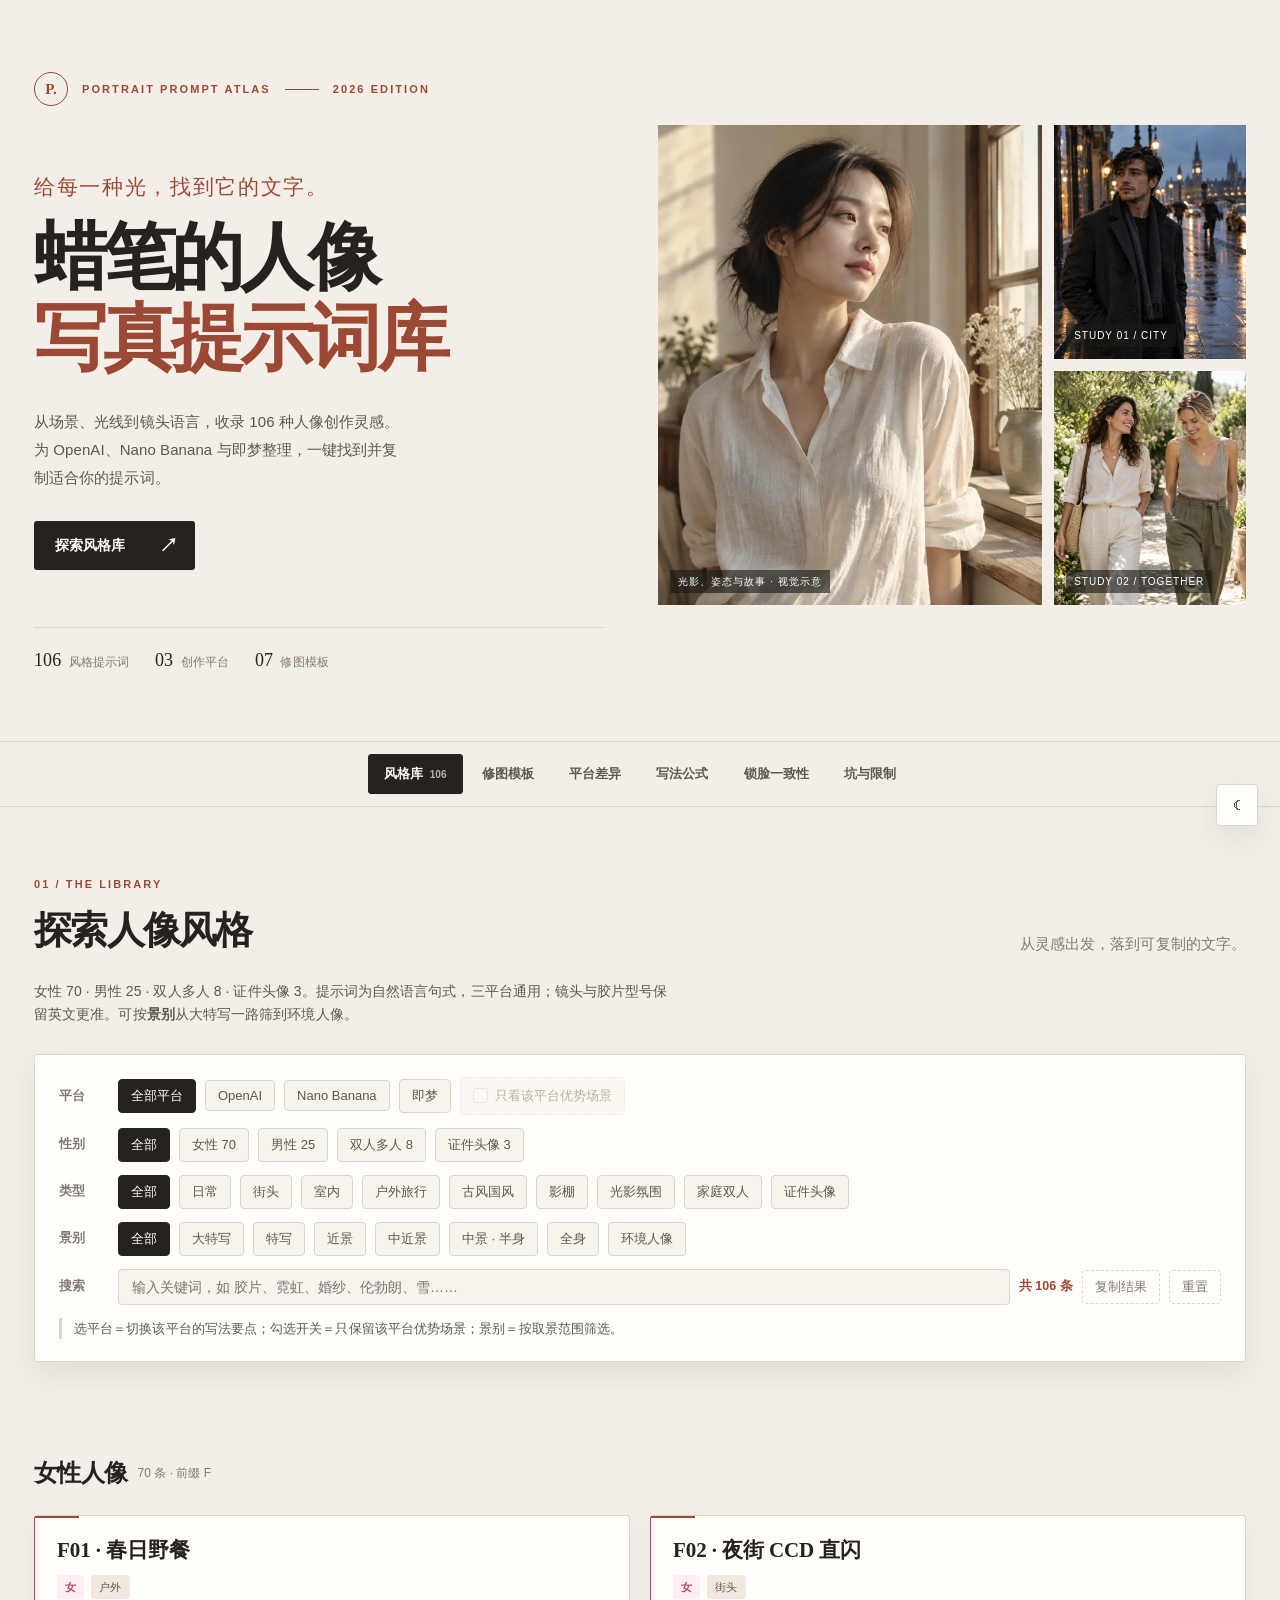
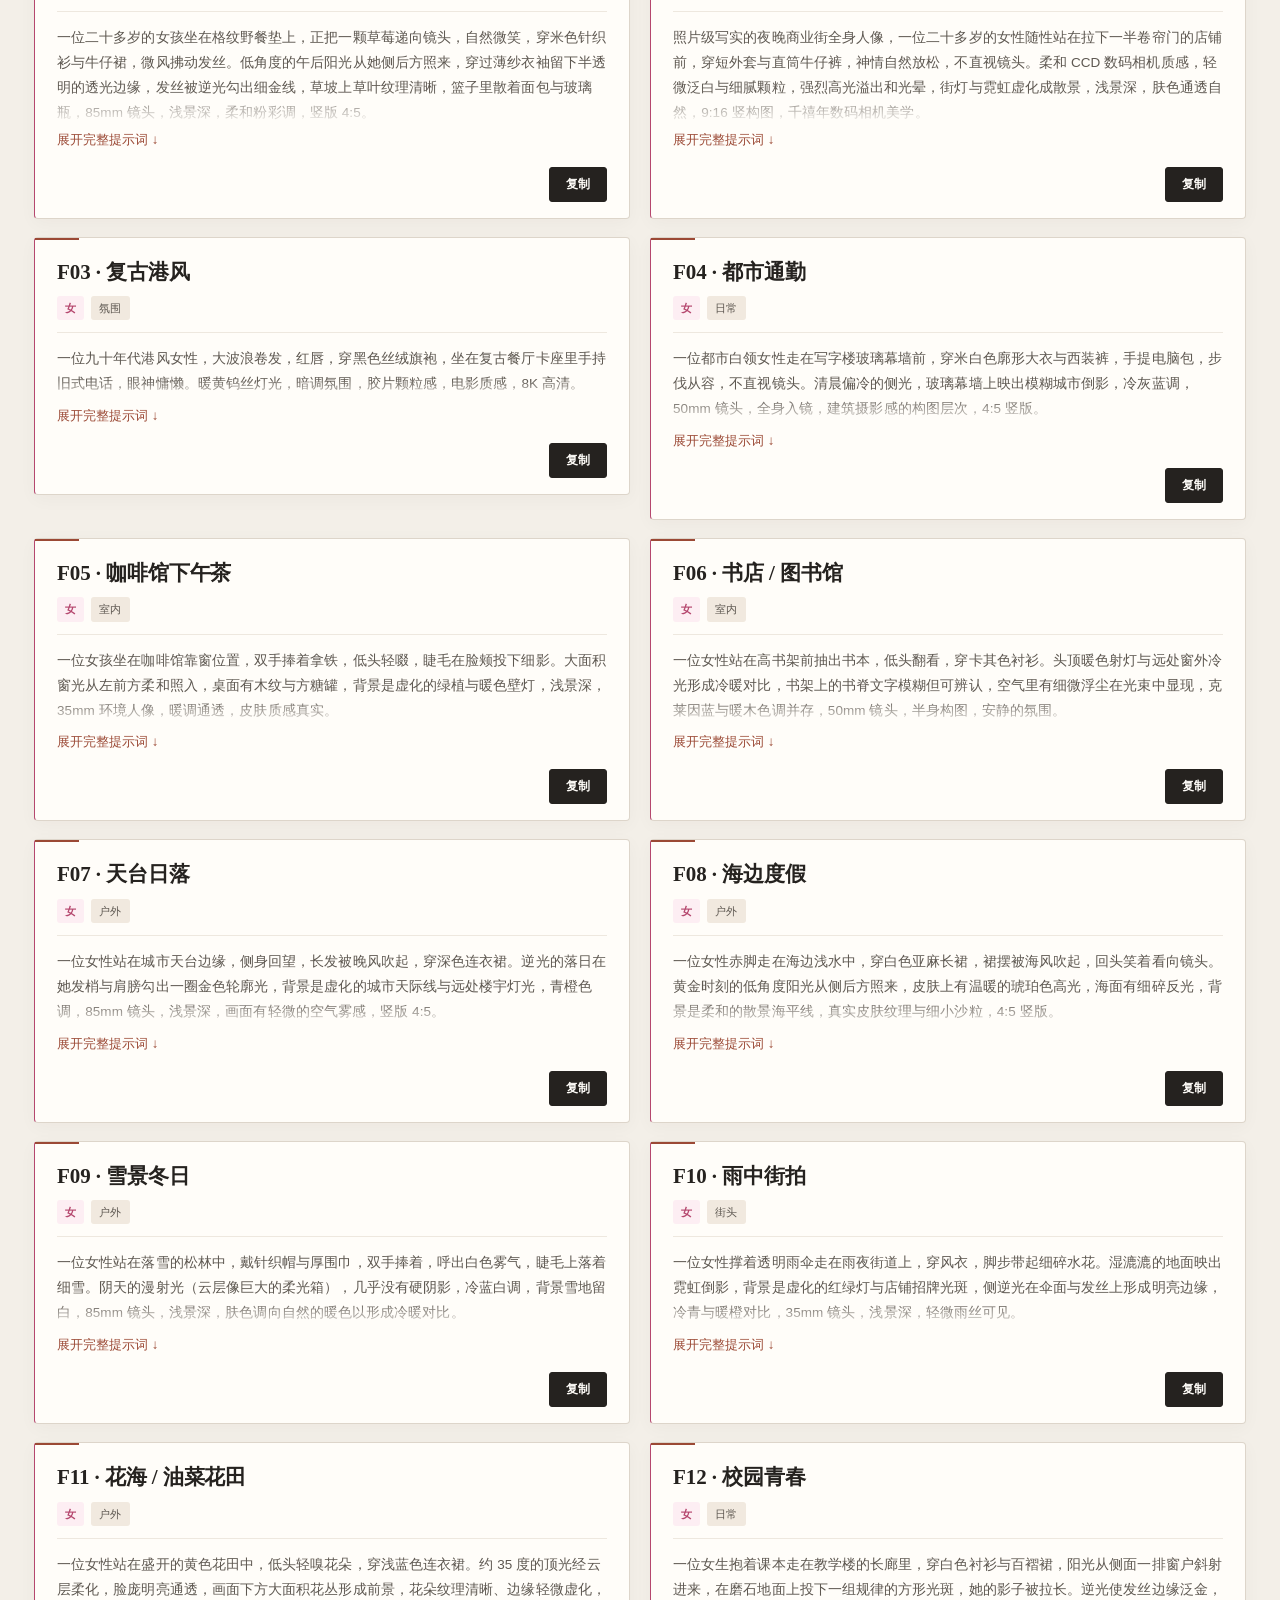
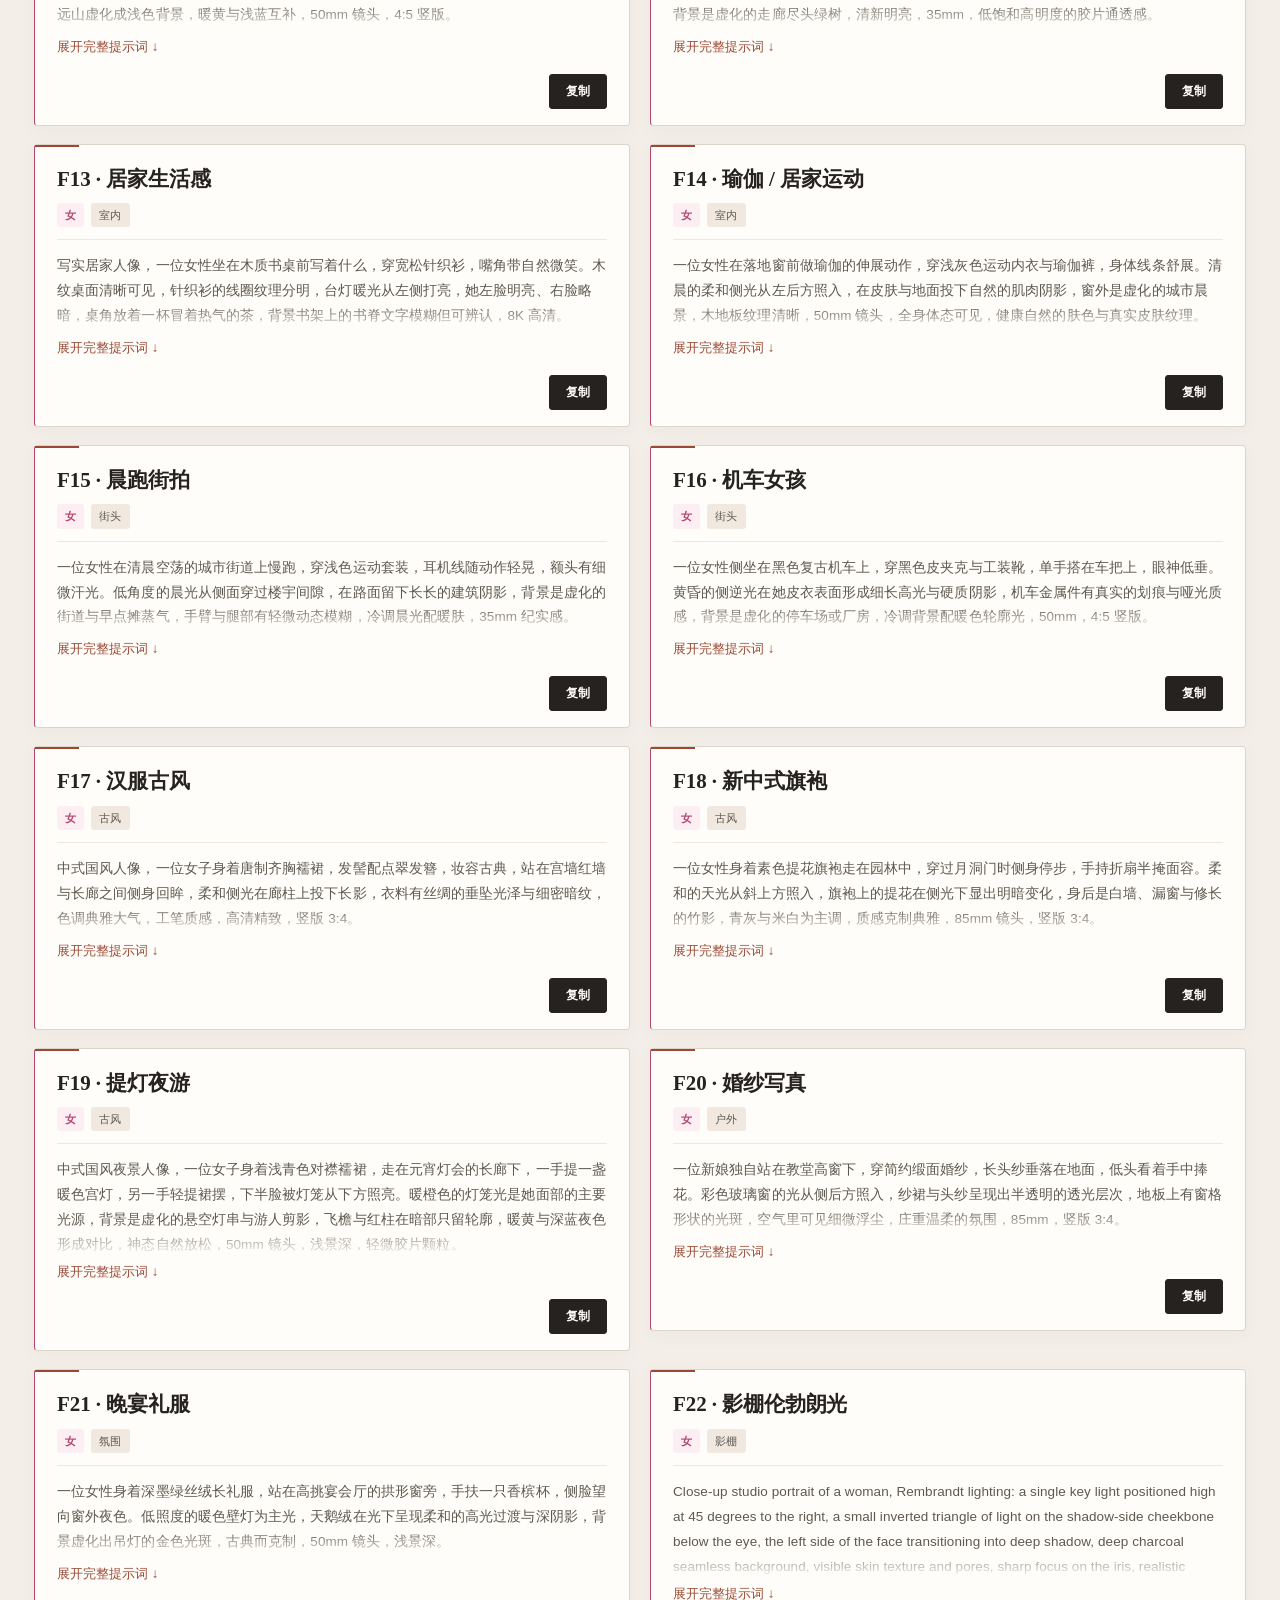
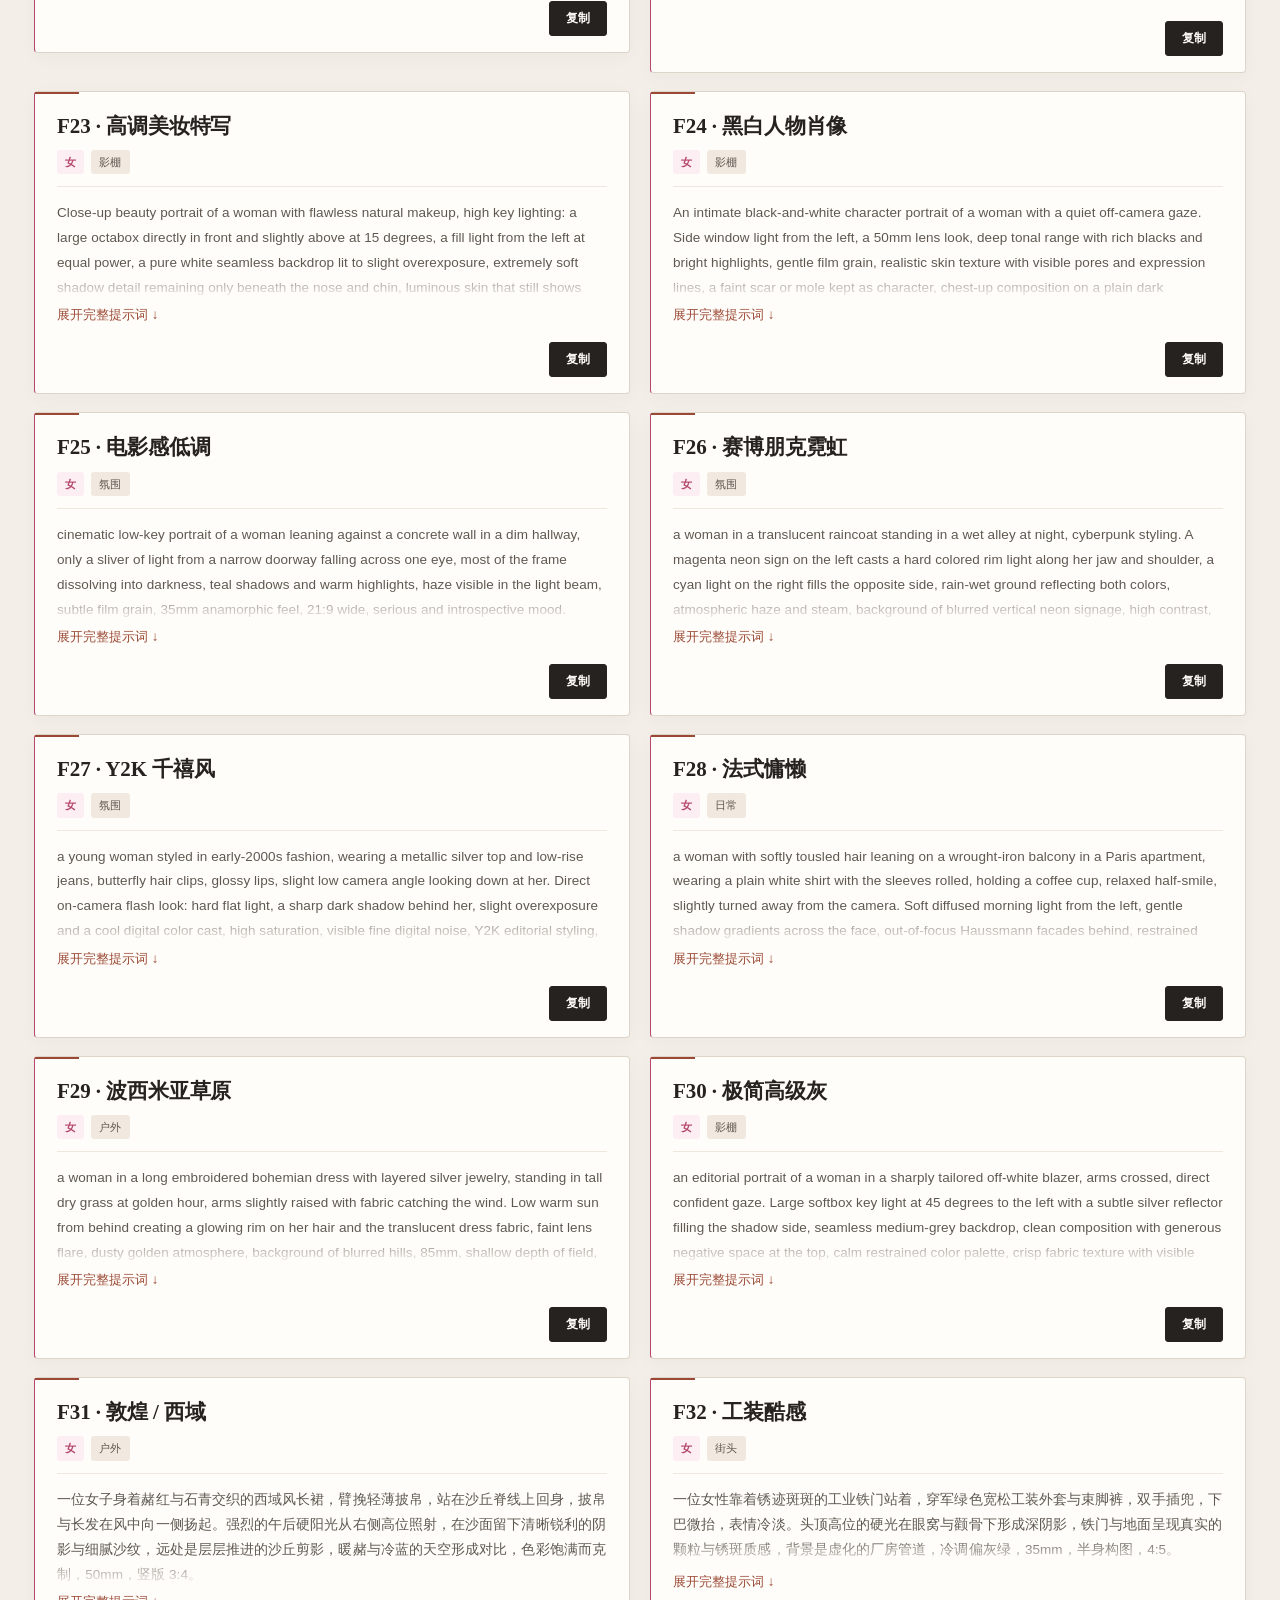
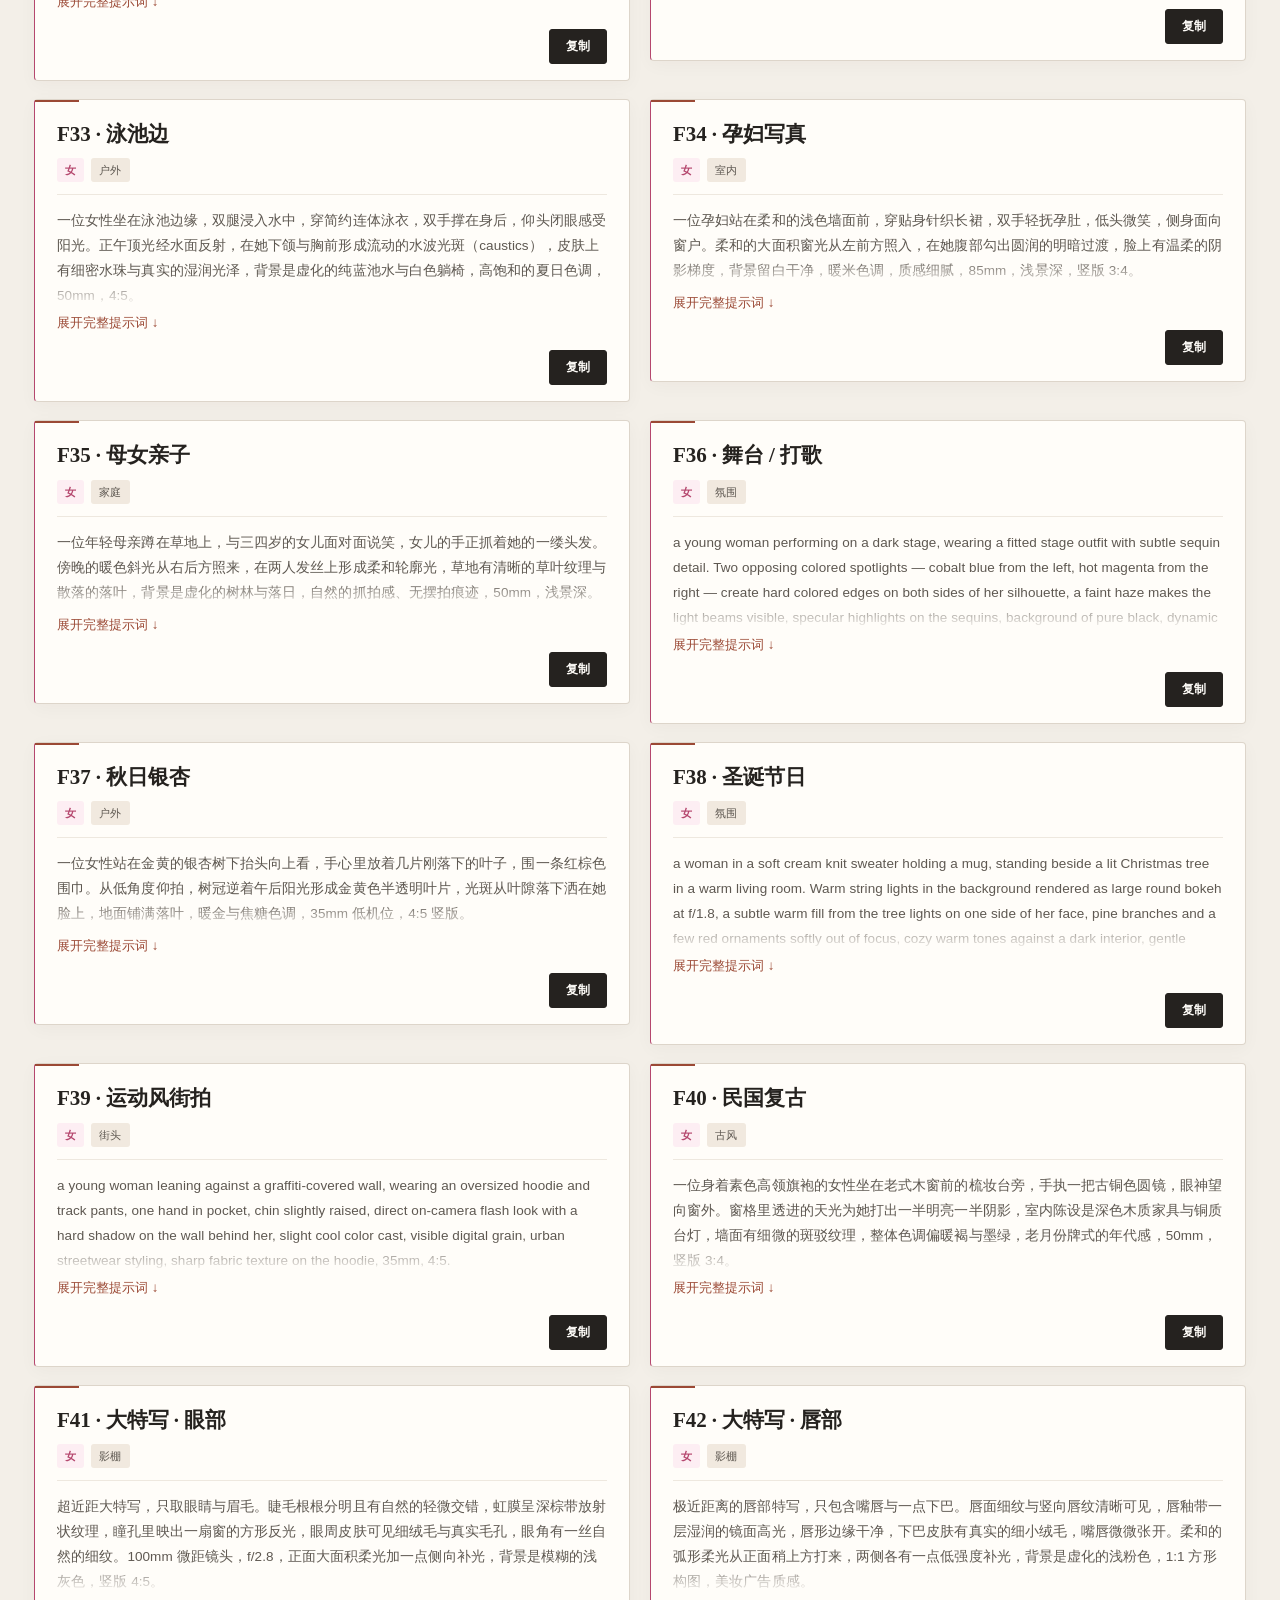
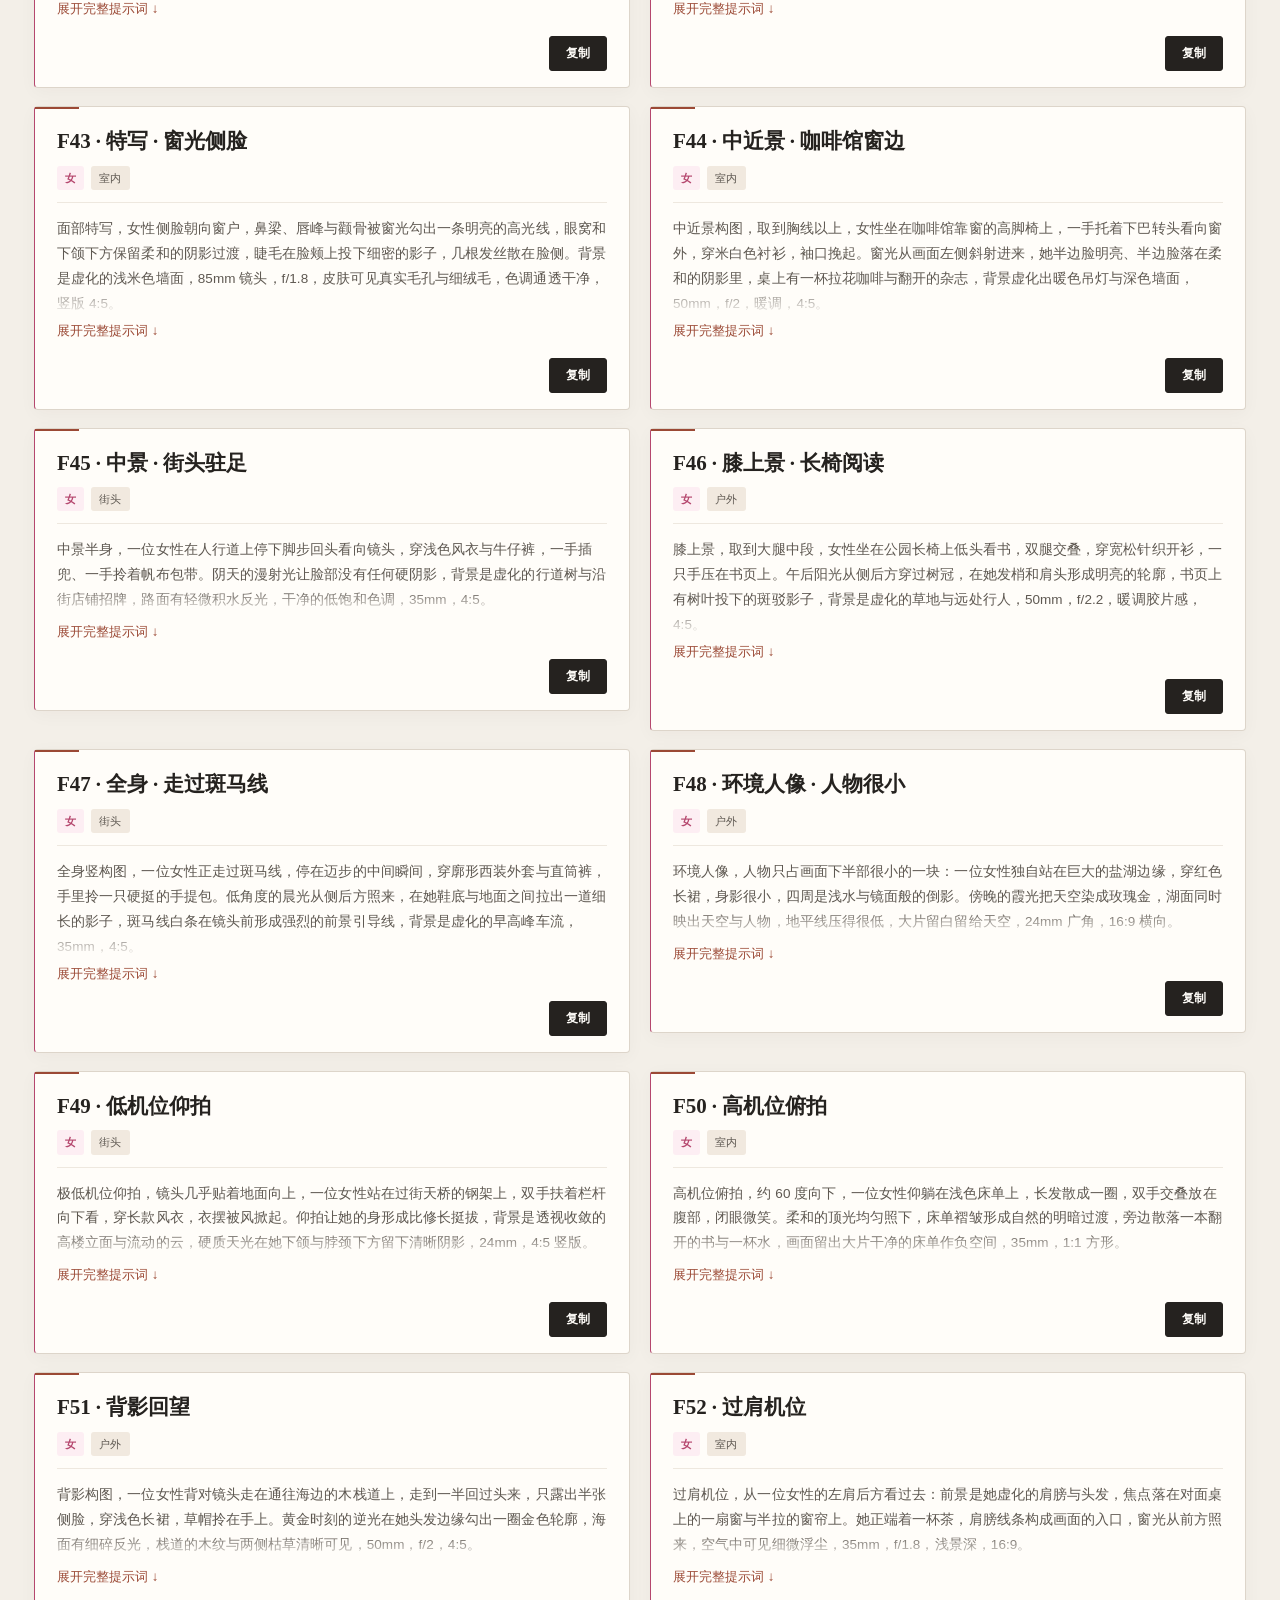
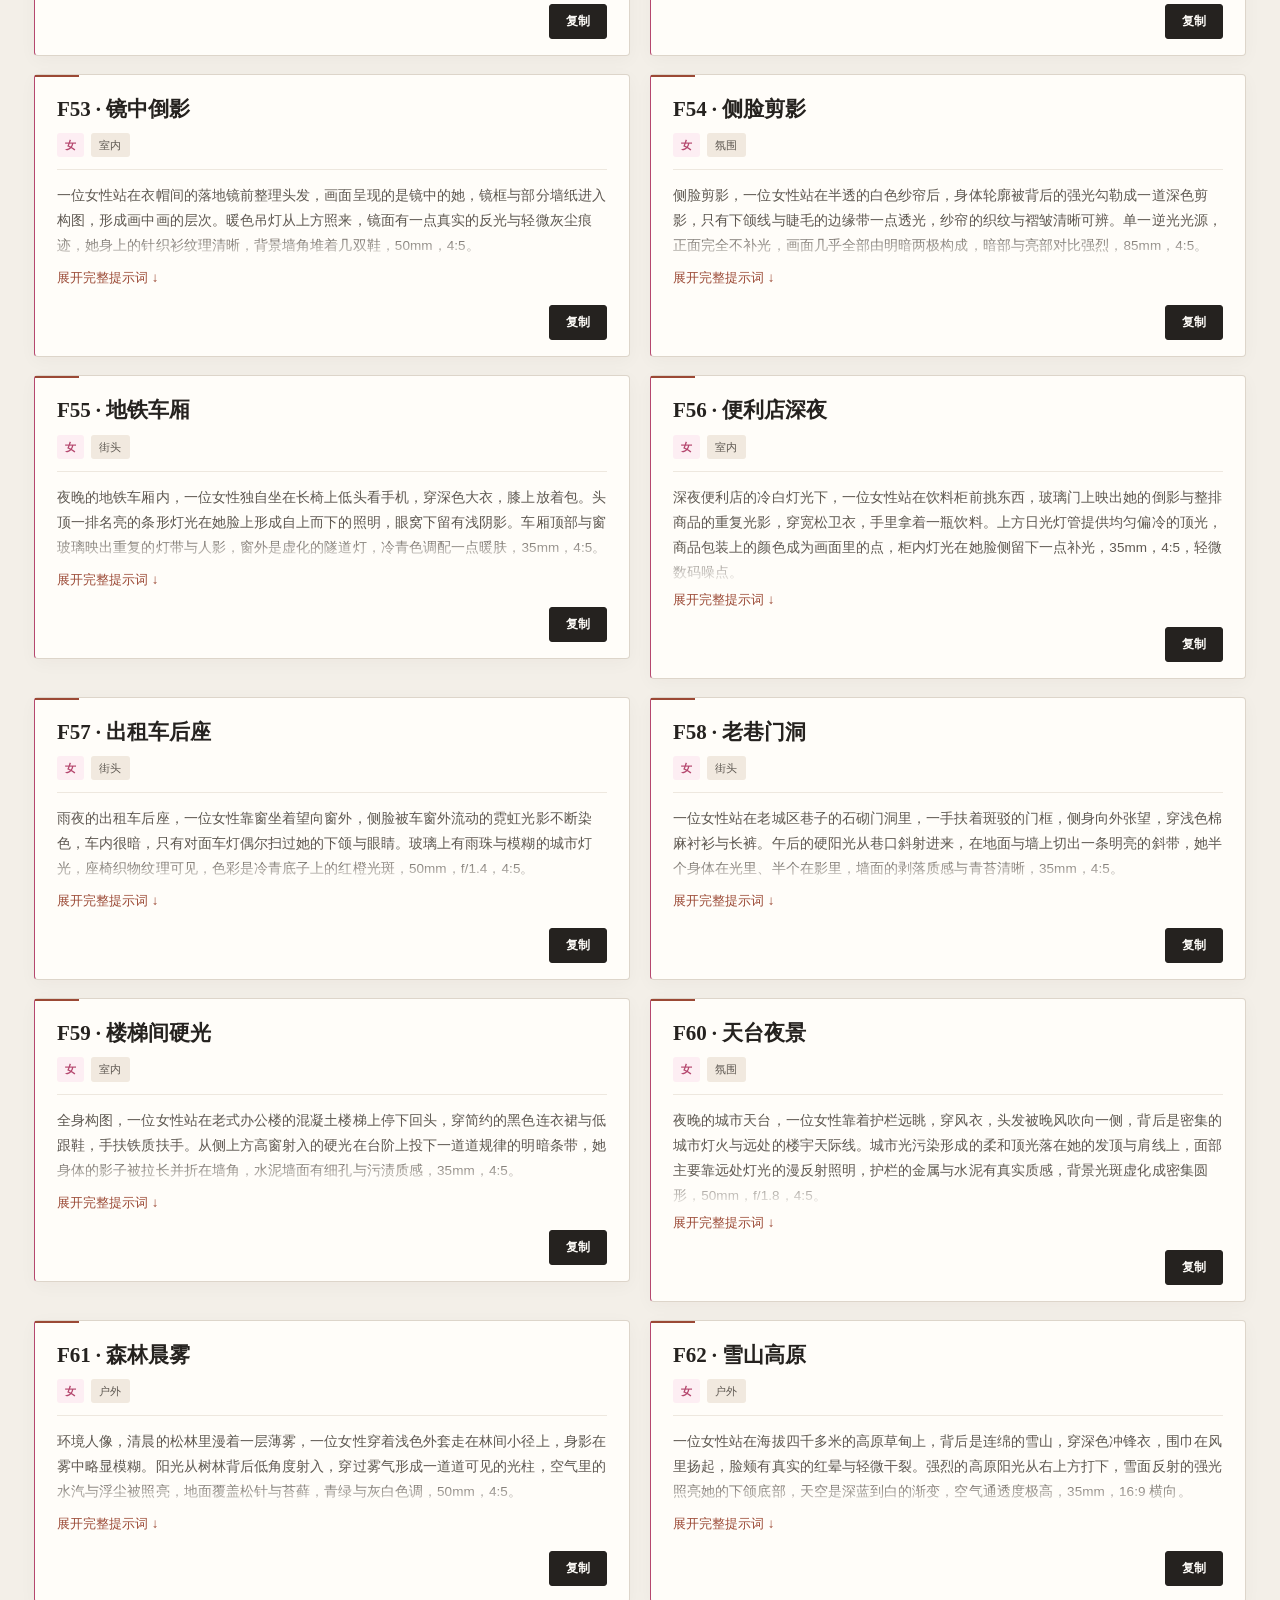
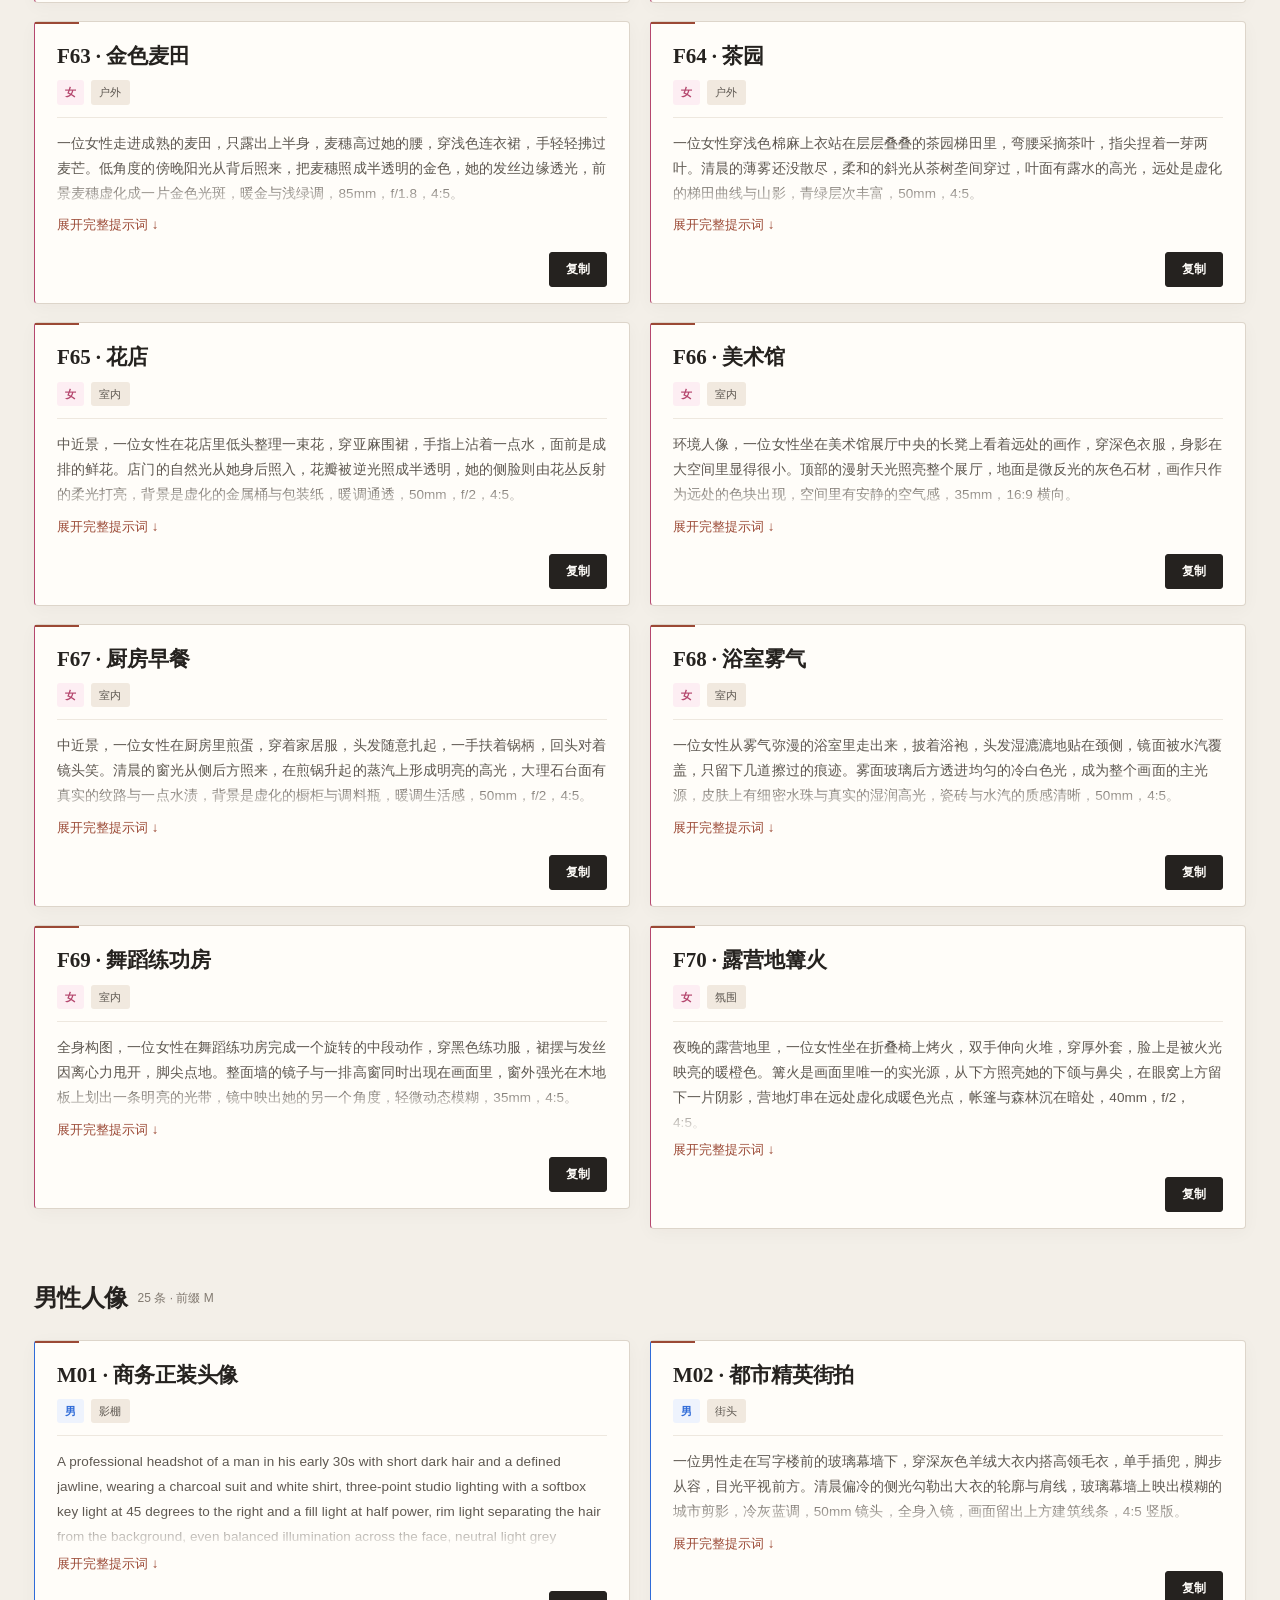
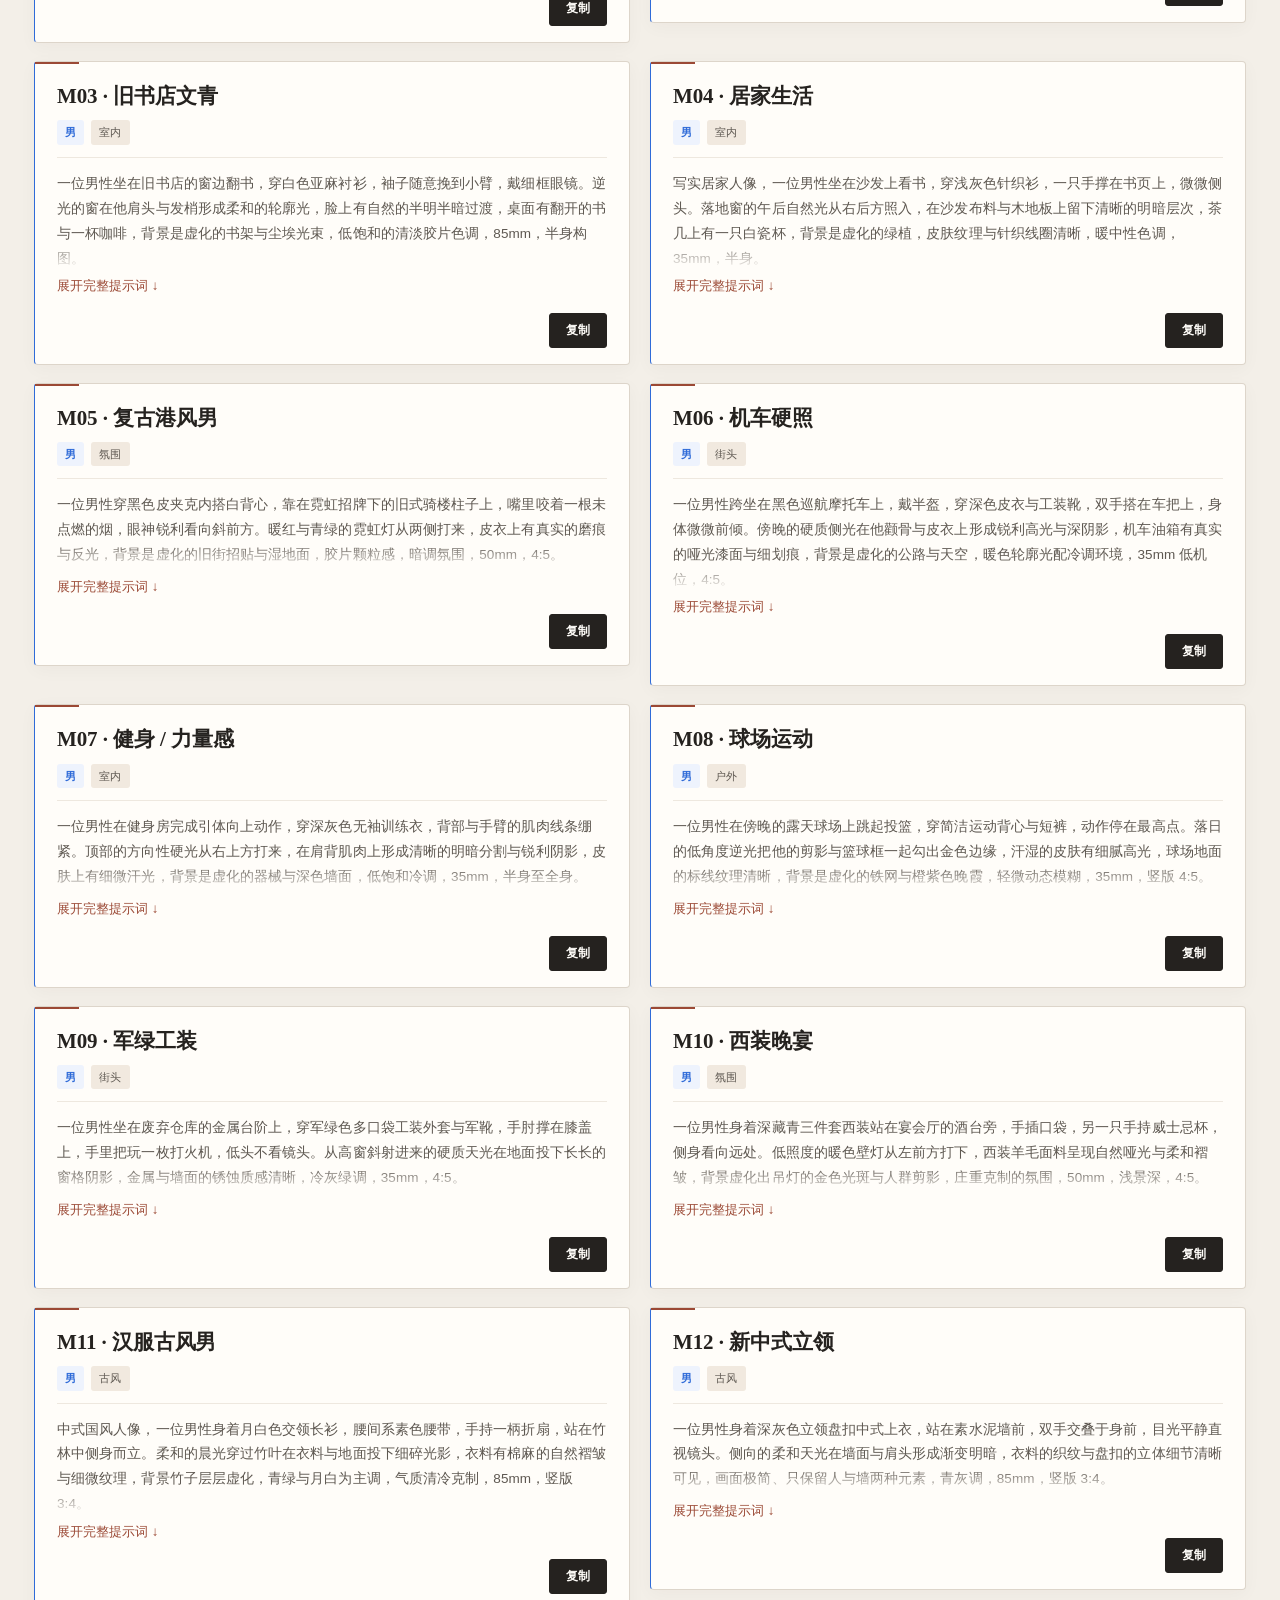
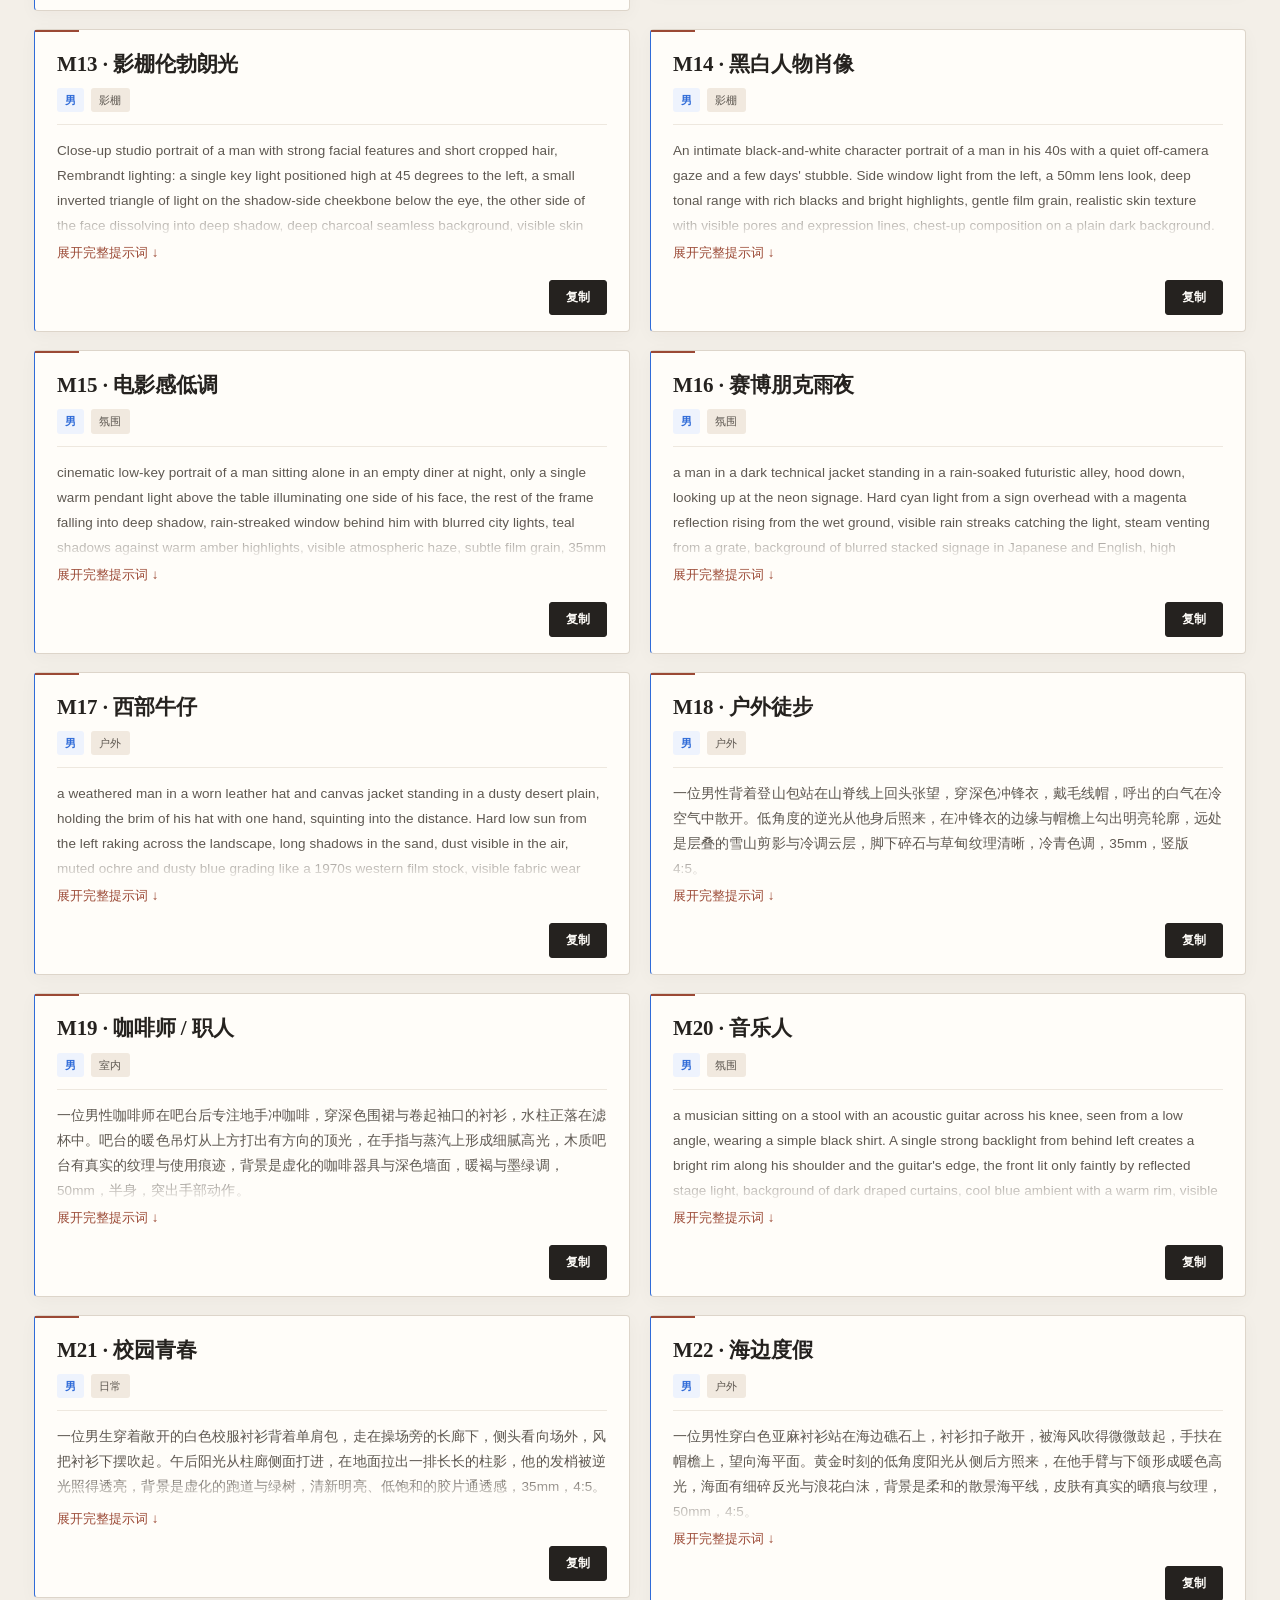
==== commit faaae3ea: "Use Crayon portrait library site name" ====
--- a/index.html
+++ b/index.html
@@ -3,8 +3,10 @@
 <head>
 <meta charset="UTF-8">
 <meta name="viewport" content="width=device-width, initial-scale=1.0, viewport-fit=cover">
-<title>人像写真提示词库 · 106 种创作灵感</title>
-<meta name="description" content="探索 106 种人像写真风格，按场景、景别和平台快速筛选、复制提示词。">
+<title>蜡笔的人像写真提示词库 · 106 种创作灵感</title>
+<meta name="description" content="蜡笔的人像写真提示词库：探索 106 种人像写真风格，按场景、景别和平台快速筛选、复制提示词。">
+<meta property="og:site_name" content="蜡笔的人像写真提示词库">
+<meta property="og:title" content="蜡笔的人像写真提示词库">
 <meta name="theme-color" content="#f3efe8">
 <link rel="icon" type="image/svg+xml" href="/assets/favicon.svg">
 <link rel="stylesheet" href="/assets/styles.css">
@@ -27,7 +29,7 @@
   <div class="hero-copy">
     <div class="eyebrow"><span class="brand-mark">P.</span> PORTRAIT PROMPT ATLAS <span class="eyebrow-rule"></span> 2026 EDITION</div>
     <p class="hero-kicker">给每一种光，找到它的文字。</p>
-    <h1>人像写真<br><em>提示词库</em></h1>
+    <h1>蜡笔的人像<br><em>写真提示词库</em></h1>
     <p class="sub">从场景、光线到镜头语言，收录 106 种人像创作灵感。为 OpenAI、Nano Banana 与即梦整理，一键找到并复制适合你的提示词。</p>
     <a class="hero-cta" href="#filter">探索风格库 <span aria-hidden="true">↗</span></a>
     <div class="hero-meta"><span><b>106</b> 风格提示词</span><span><b>03</b> 创作平台</span><span><b>07</b> 修图模板</span></div>
--- a/assets/styles.css
+++ b/assets/styles.css
@@ -319,7 +319,7 @@
 .hero-copy{padding:18px 0 0}
 .eyebrow,.section-index{font-family:Arial,sans-serif;font-size:11px;font-weight:700;letter-spacing:.19em;color:var(--accent)}
 .eyebrow{display:flex;align-items:center;gap:14px;white-space:nowrap}
-.brand-mark{display:inline-grid;place-items:center;width:34px;height:34px;border:1px solid var(--accent);border-radius:50%;font-family:Georgia,serif;font-size:15px;letter-spacing:0}
+.brand-mark{display:inline-grid;place-items:center;flex:0 0 34px;width:34px;height:34px;border:1px solid var(--accent);border-radius:50%;font-family:Georgia,serif;font-size:15px;letter-spacing:0}
 .eyebrow-rule{display:block;width:34px;height:1px;background:var(--accent)}
 .hero-kicker{font-family:"Songti SC","Noto Serif CJK SC",Georgia,serif;font-size:21px;color:var(--accent);margin:64px 0 12px;letter-spacing:.08em}
 header.top h1{font-family:"Songti SC","Noto Serif CJK SC",Georgia,serif;font-size:clamp(52px,5.7vw,86px);line-height:1.12;font-weight:600;letter-spacing:-.06em;margin:0}
@@ -346,7 +346,7 @@
 nav.topbar small{font-size:10px;opacity:.65;margin-left:3px}
 section{margin-bottom:98px;scroll-margin-top:92px}
 .section-heading{display:flex;align-items:end;justify-content:space-between;gap:16px}
-.section-heading h2{font-family:"Songti SC","Noto Serif CJK SC",Georgia,serif;font-size:38px;font-weight:600;letter-spacing:-.045em;border:0;padding:0;margin:4px 0 0}
+.section-heading h2{display:block;font-family:"Songti SC","Noto Serif CJK SC",Georgia,serif;font-size:38px;font-weight:600;letter-spacing:-.045em;border:0;padding:0;margin:4px 0 0}
 .section-aside{font-family:"Songti SC","Noto Serif CJK SC",Georgia,serif;color:var(--ink-3);font-size:15px;padding-bottom:5px}
 h2{font-family:"Songti SC","Noto Serif CJK SC",Georgia,serif;font-size:30px;letter-spacing:-.04em;border-bottom:1px solid var(--accent);padding-bottom:8px}
 h2+.lead,.lead{color:var(--ink-2);font-size:14px;margin:18px 0 26px;max-width:82ch}
@@ -403,7 +403,7 @@
   .wrap{padding-left:calc(18px + env(safe-area-inset-left,0px));padding-right:calc(18px + env(safe-area-inset-right,0px));padding-bottom:120px}
   header.top{display:block;padding:30px 0 24px}
   .eyebrow{font-size:9px;gap:8px;letter-spacing:.13em}
-  .brand-mark{width:28px;height:28px;font-size:13px}
+  .brand-mark{flex-basis:28px;width:28px;height:28px;font-size:13px}
   .eyebrow-rule{width:16px}
   .hero-kicker{font-size:15px;margin:27px 0 6px}
   header.top h1{font-size:clamp(45px,12vw,64px);line-height:1.12}
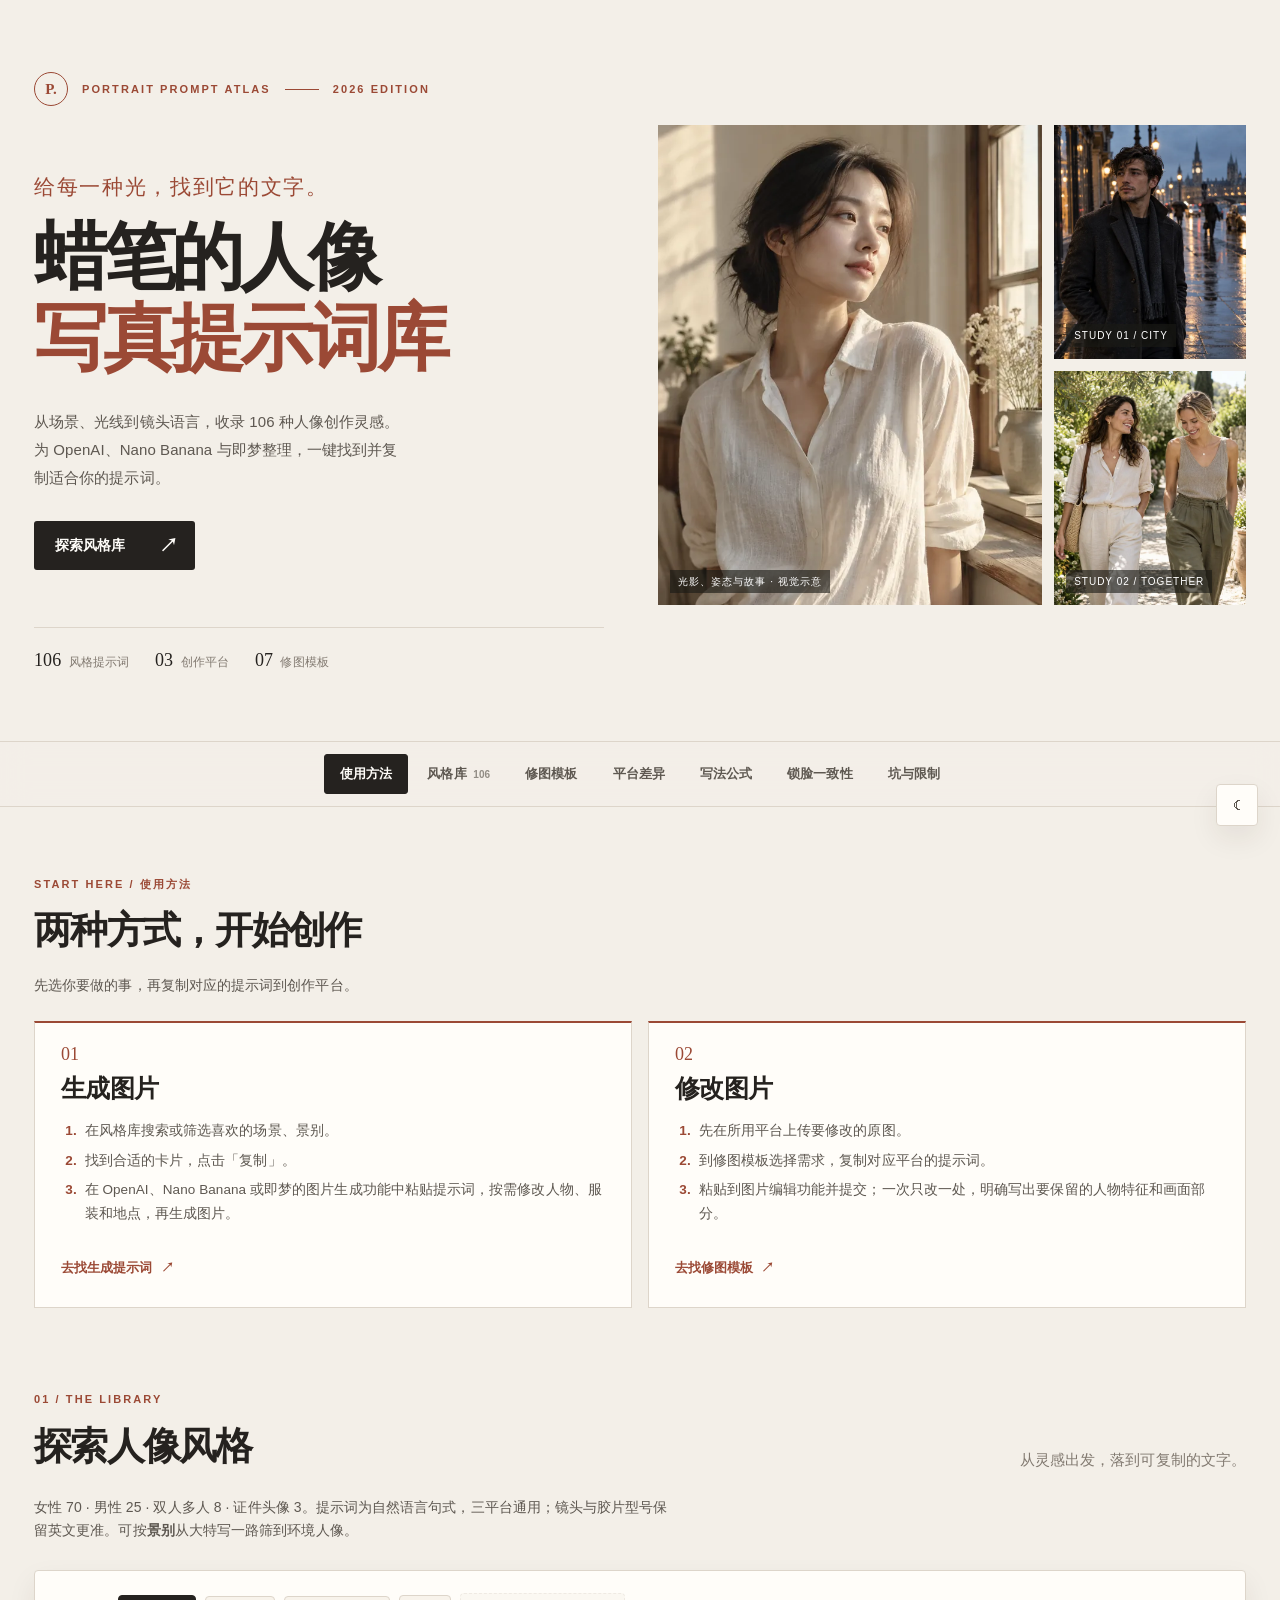
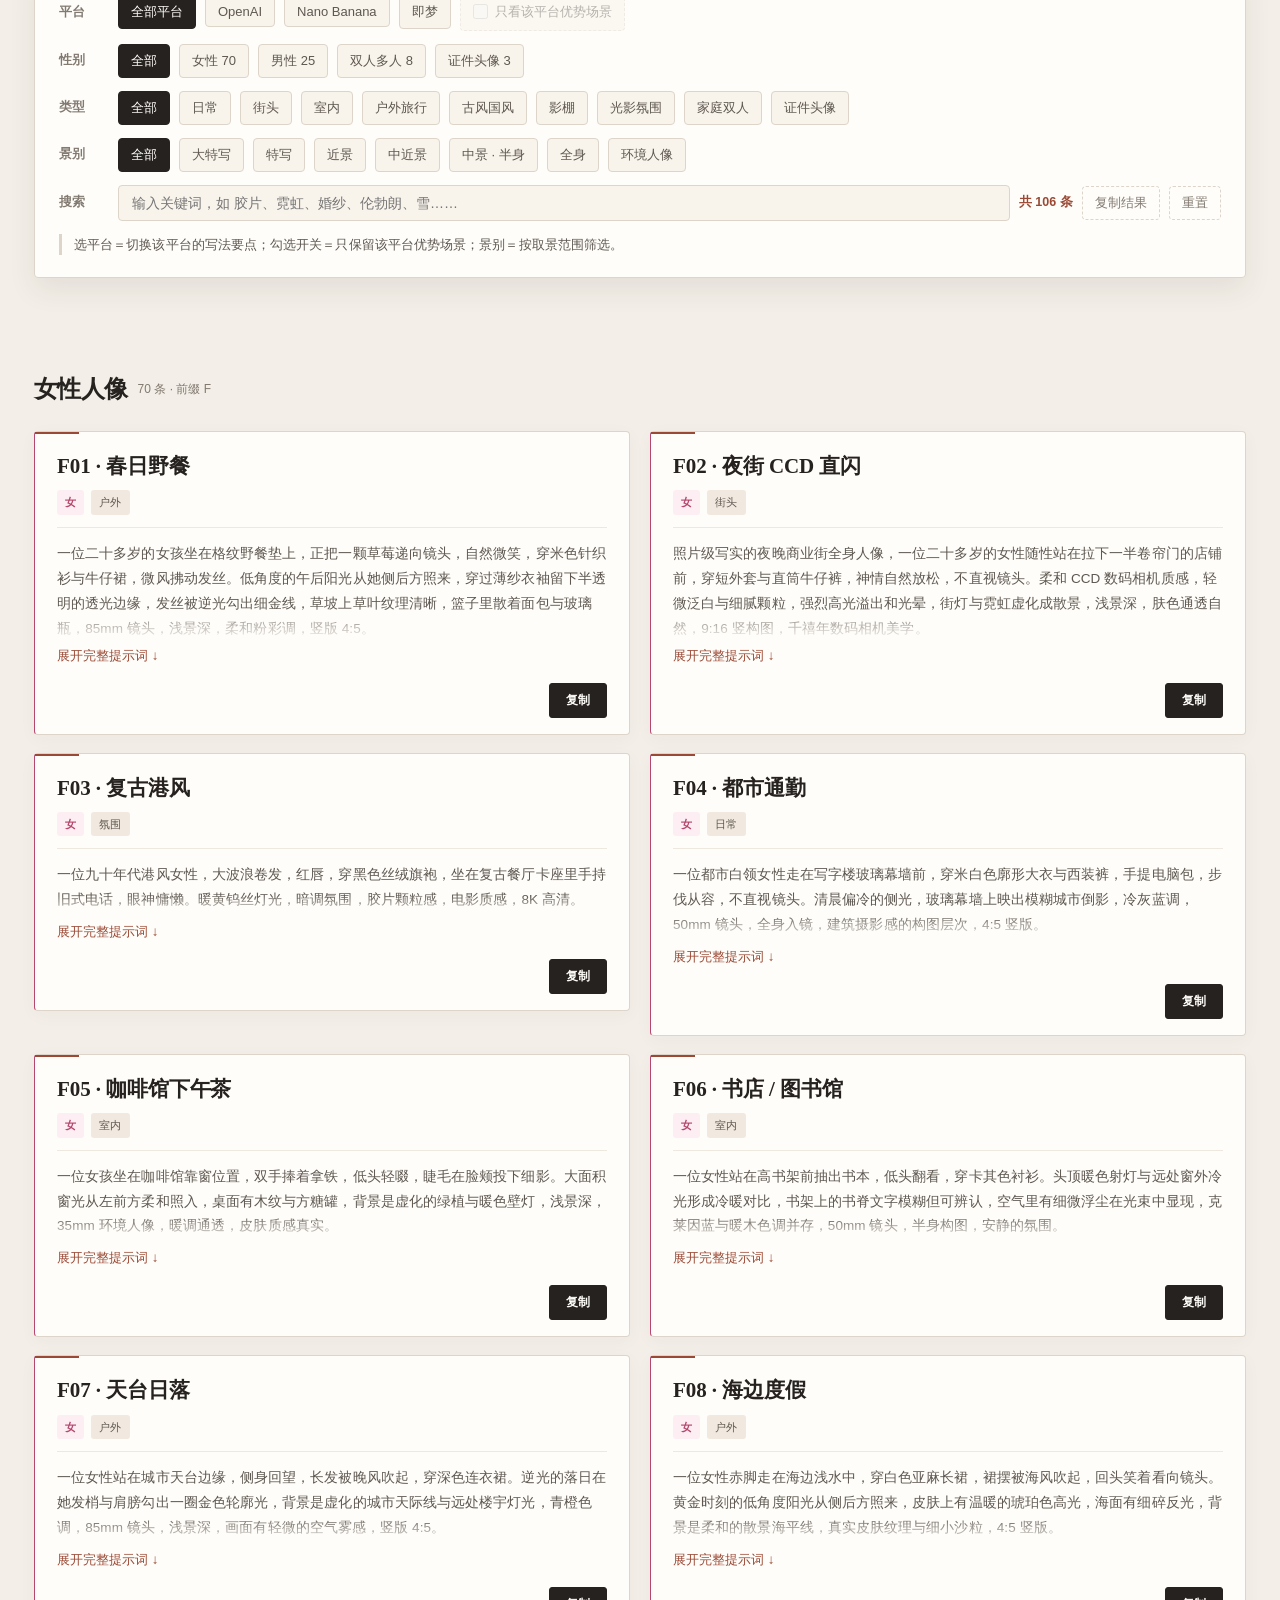
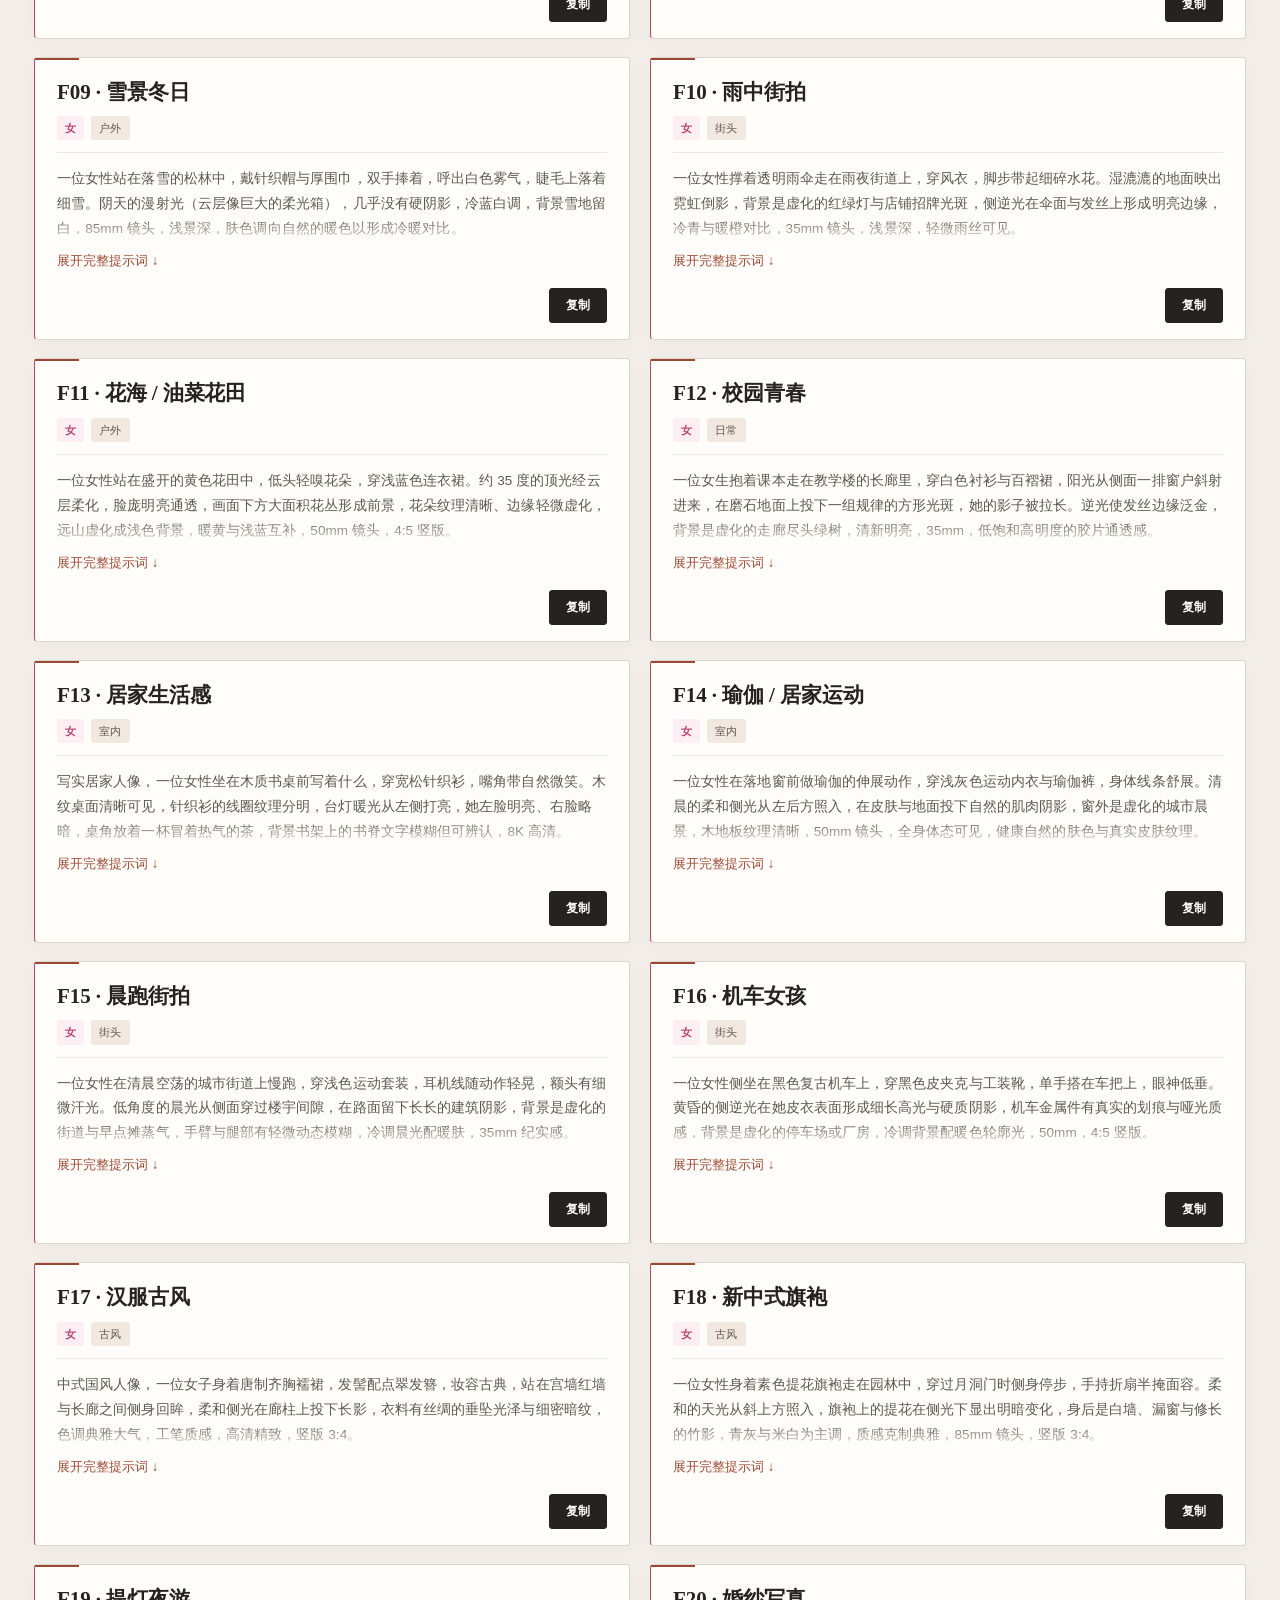
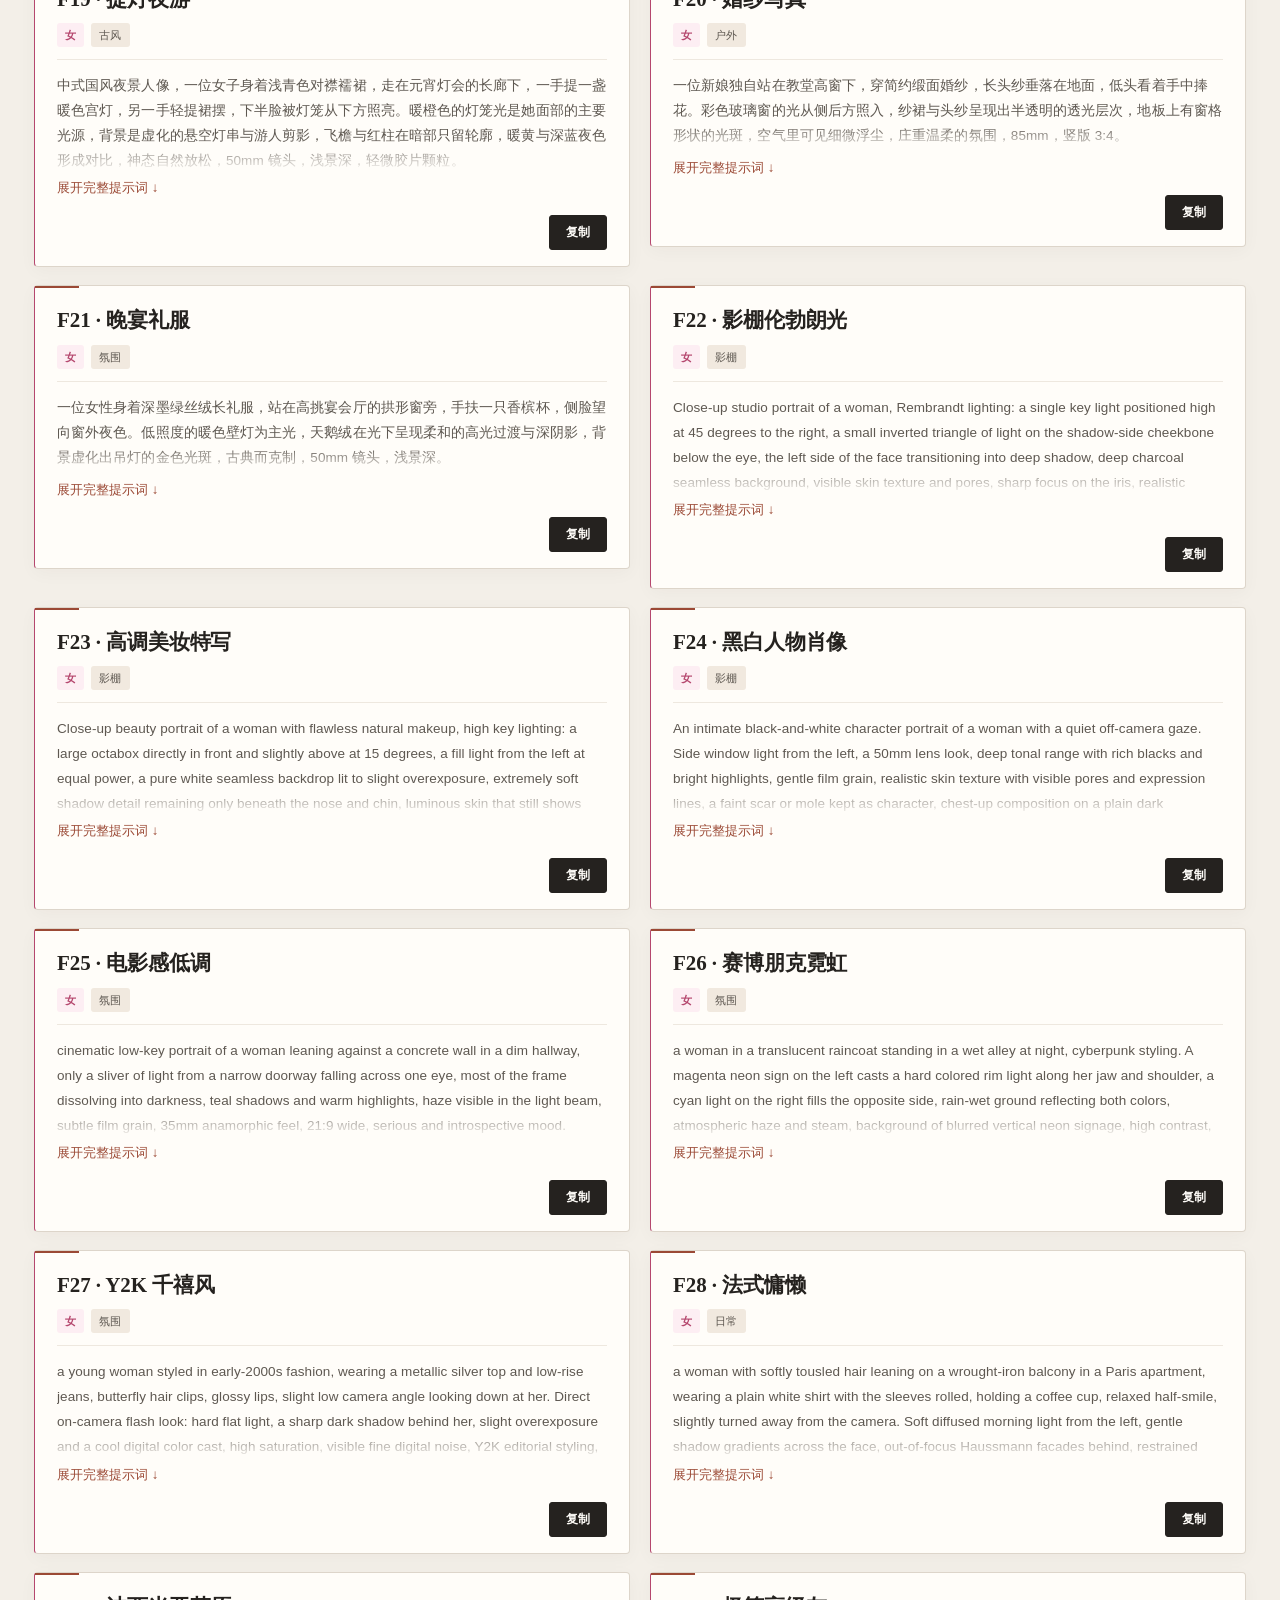
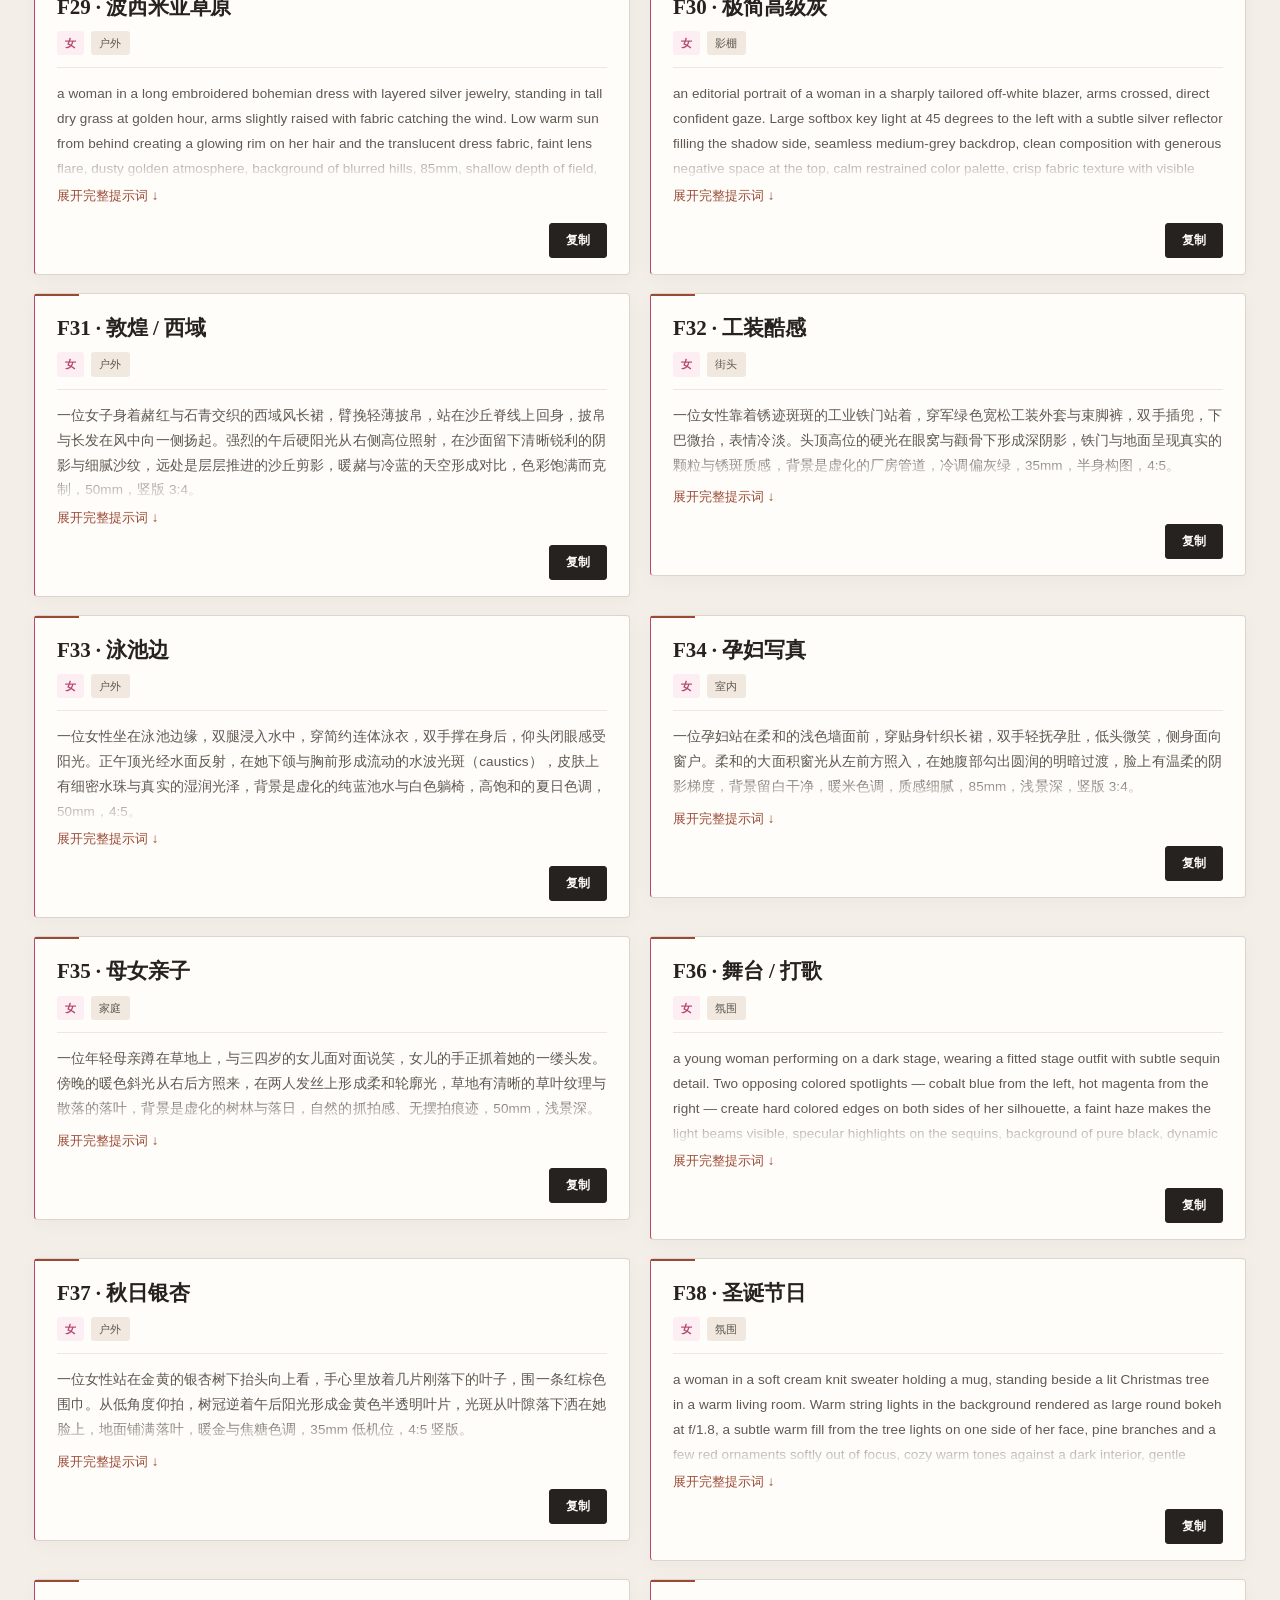
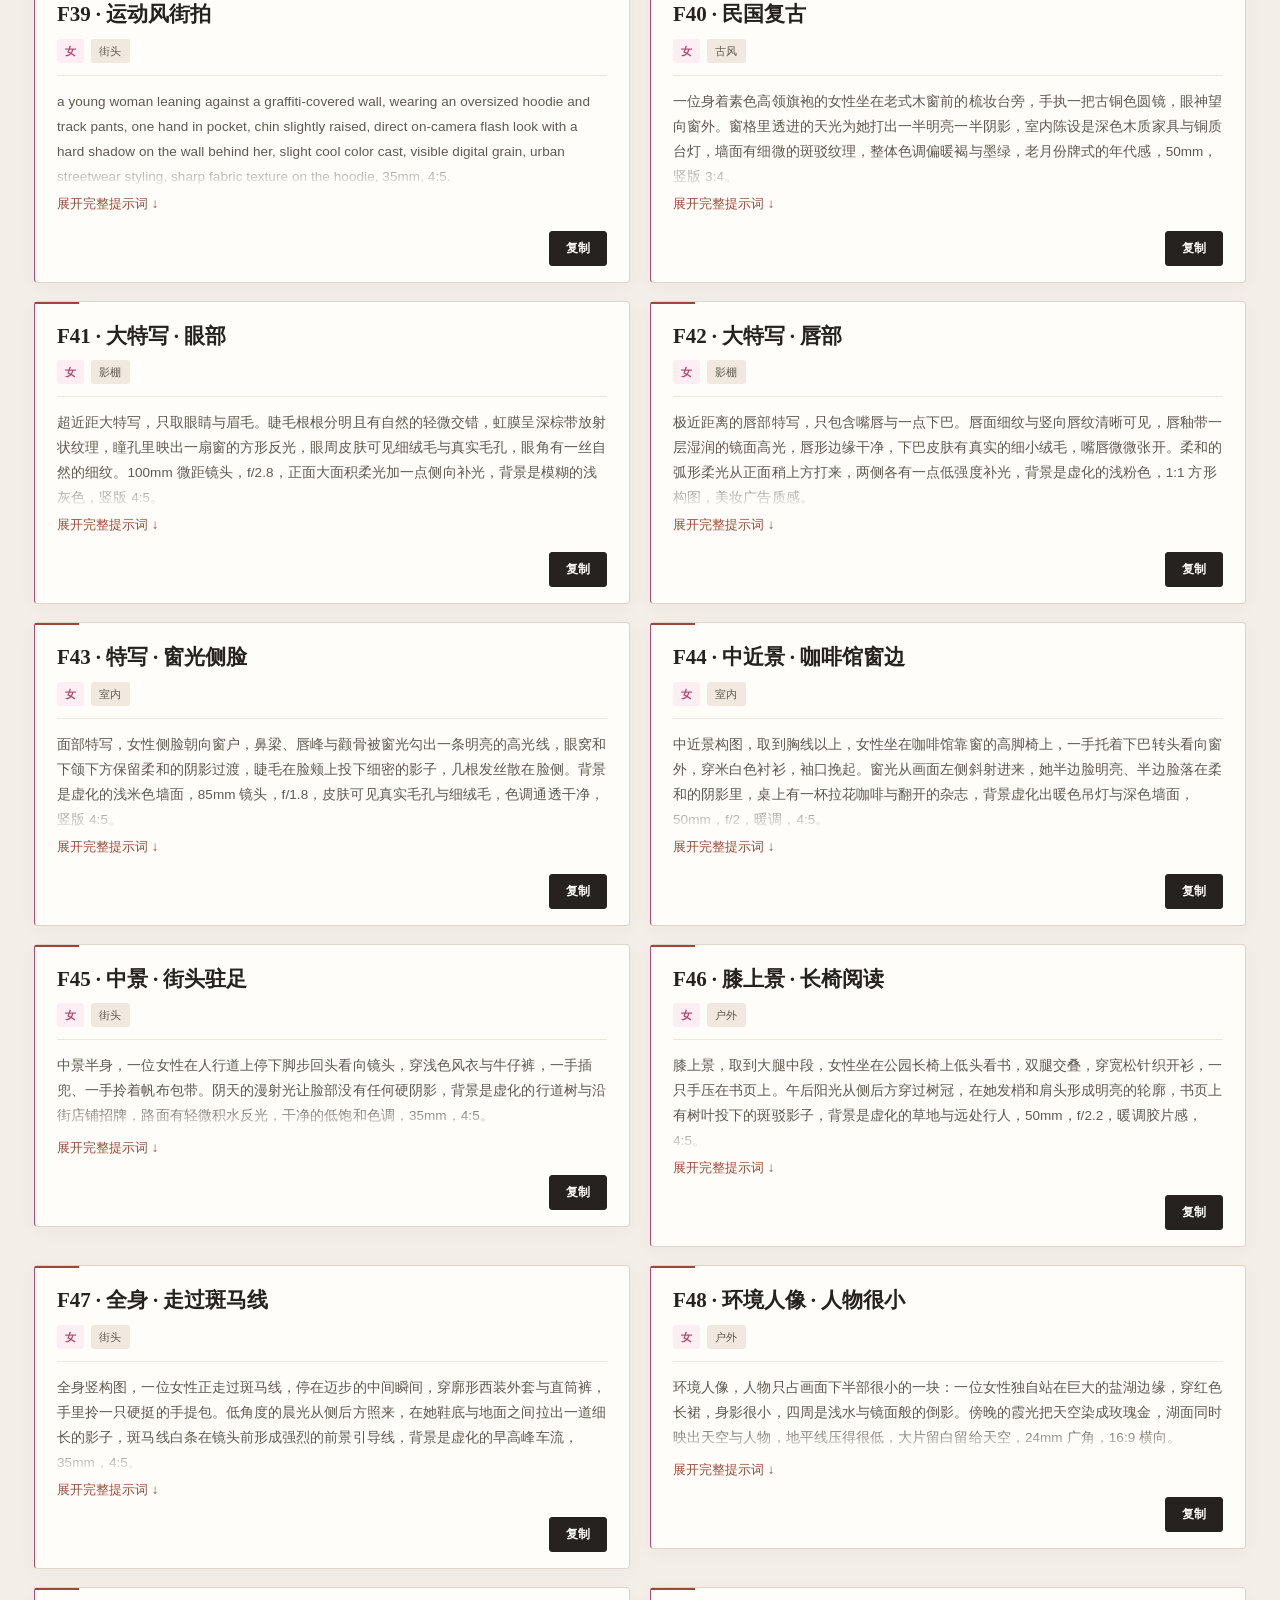
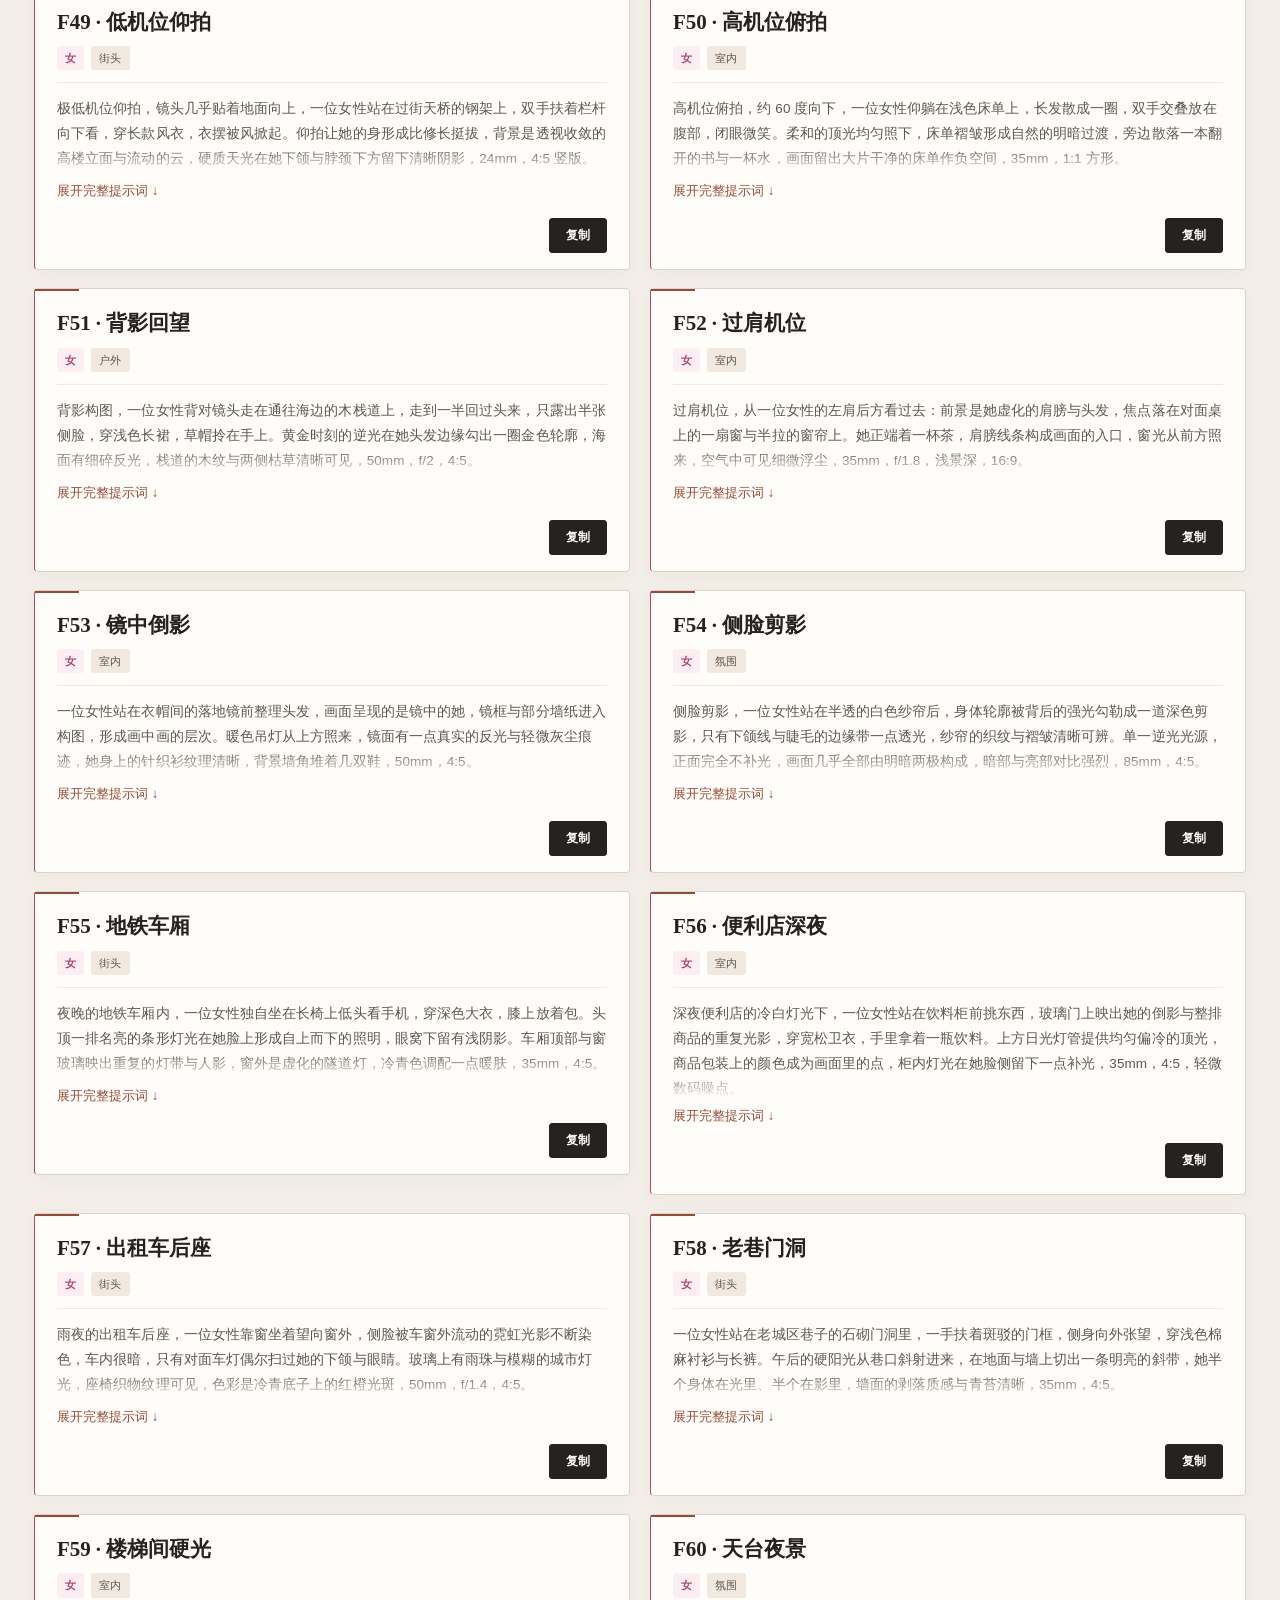
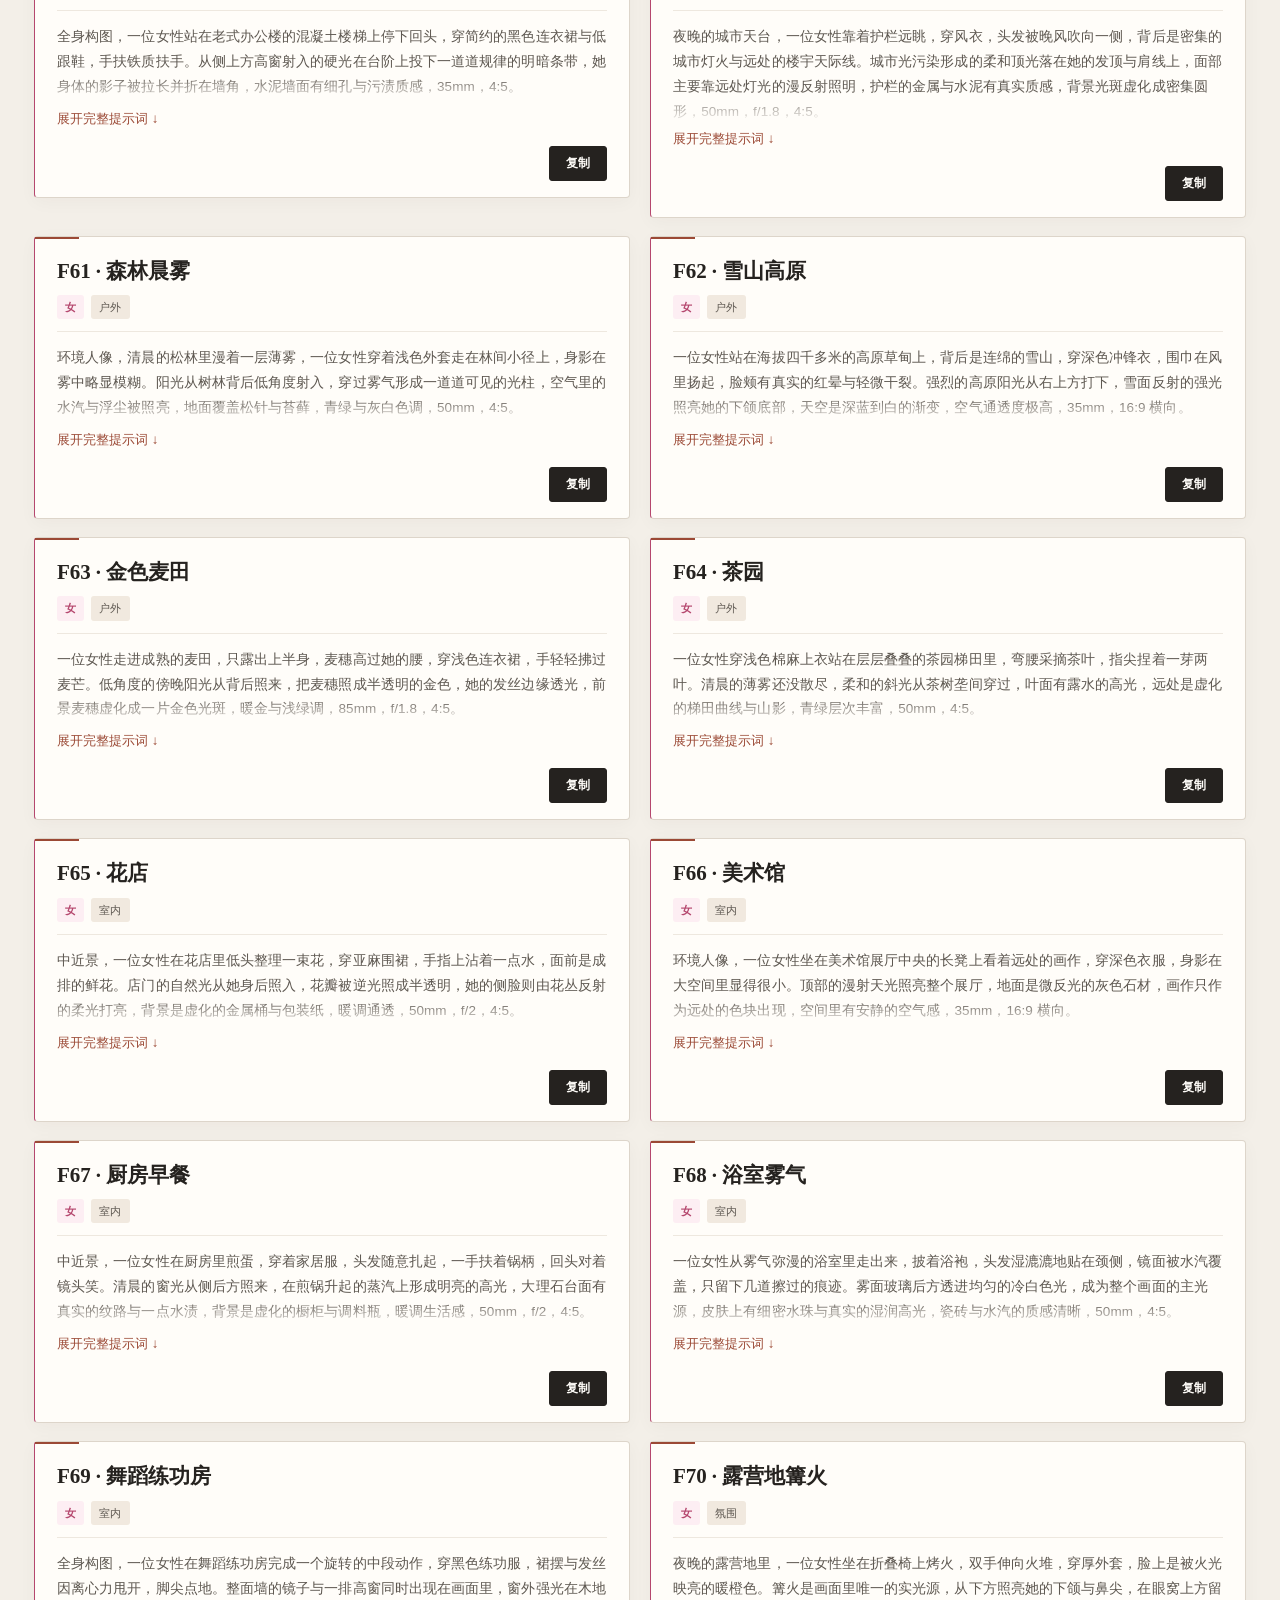
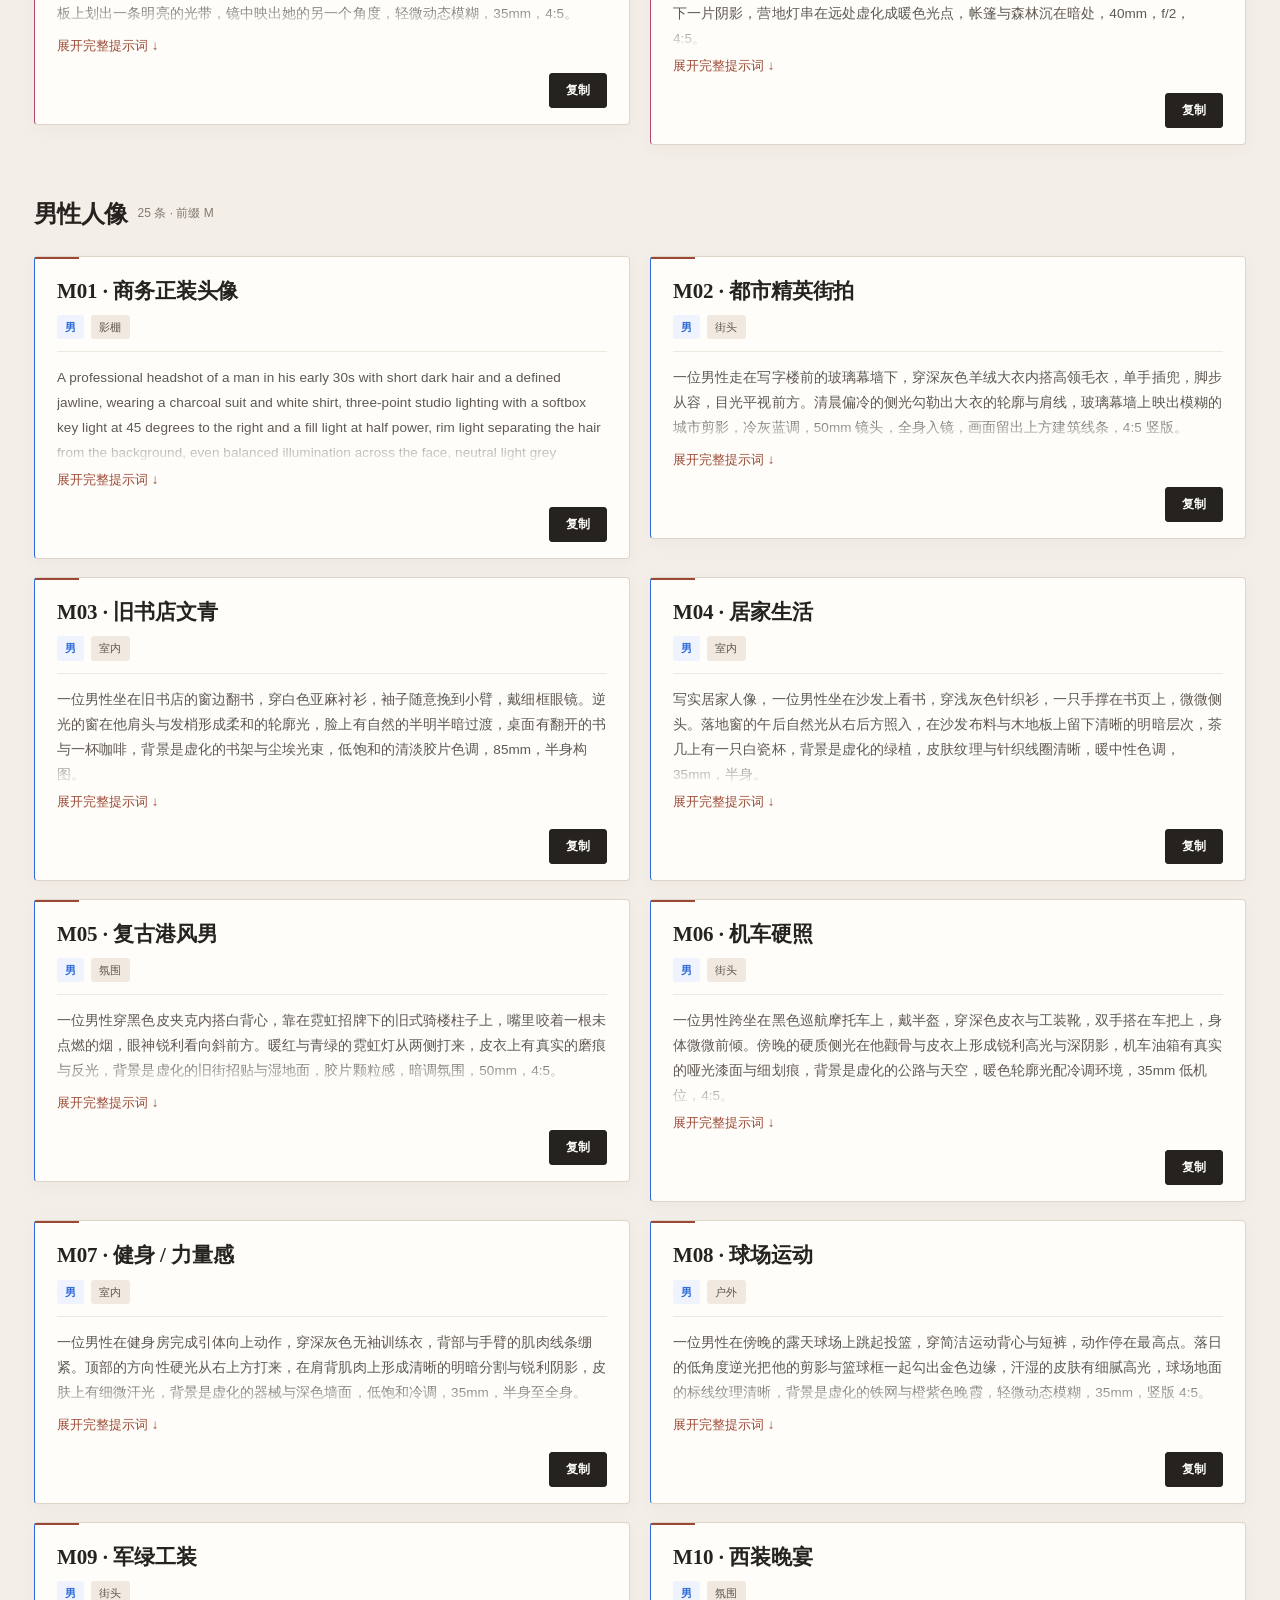
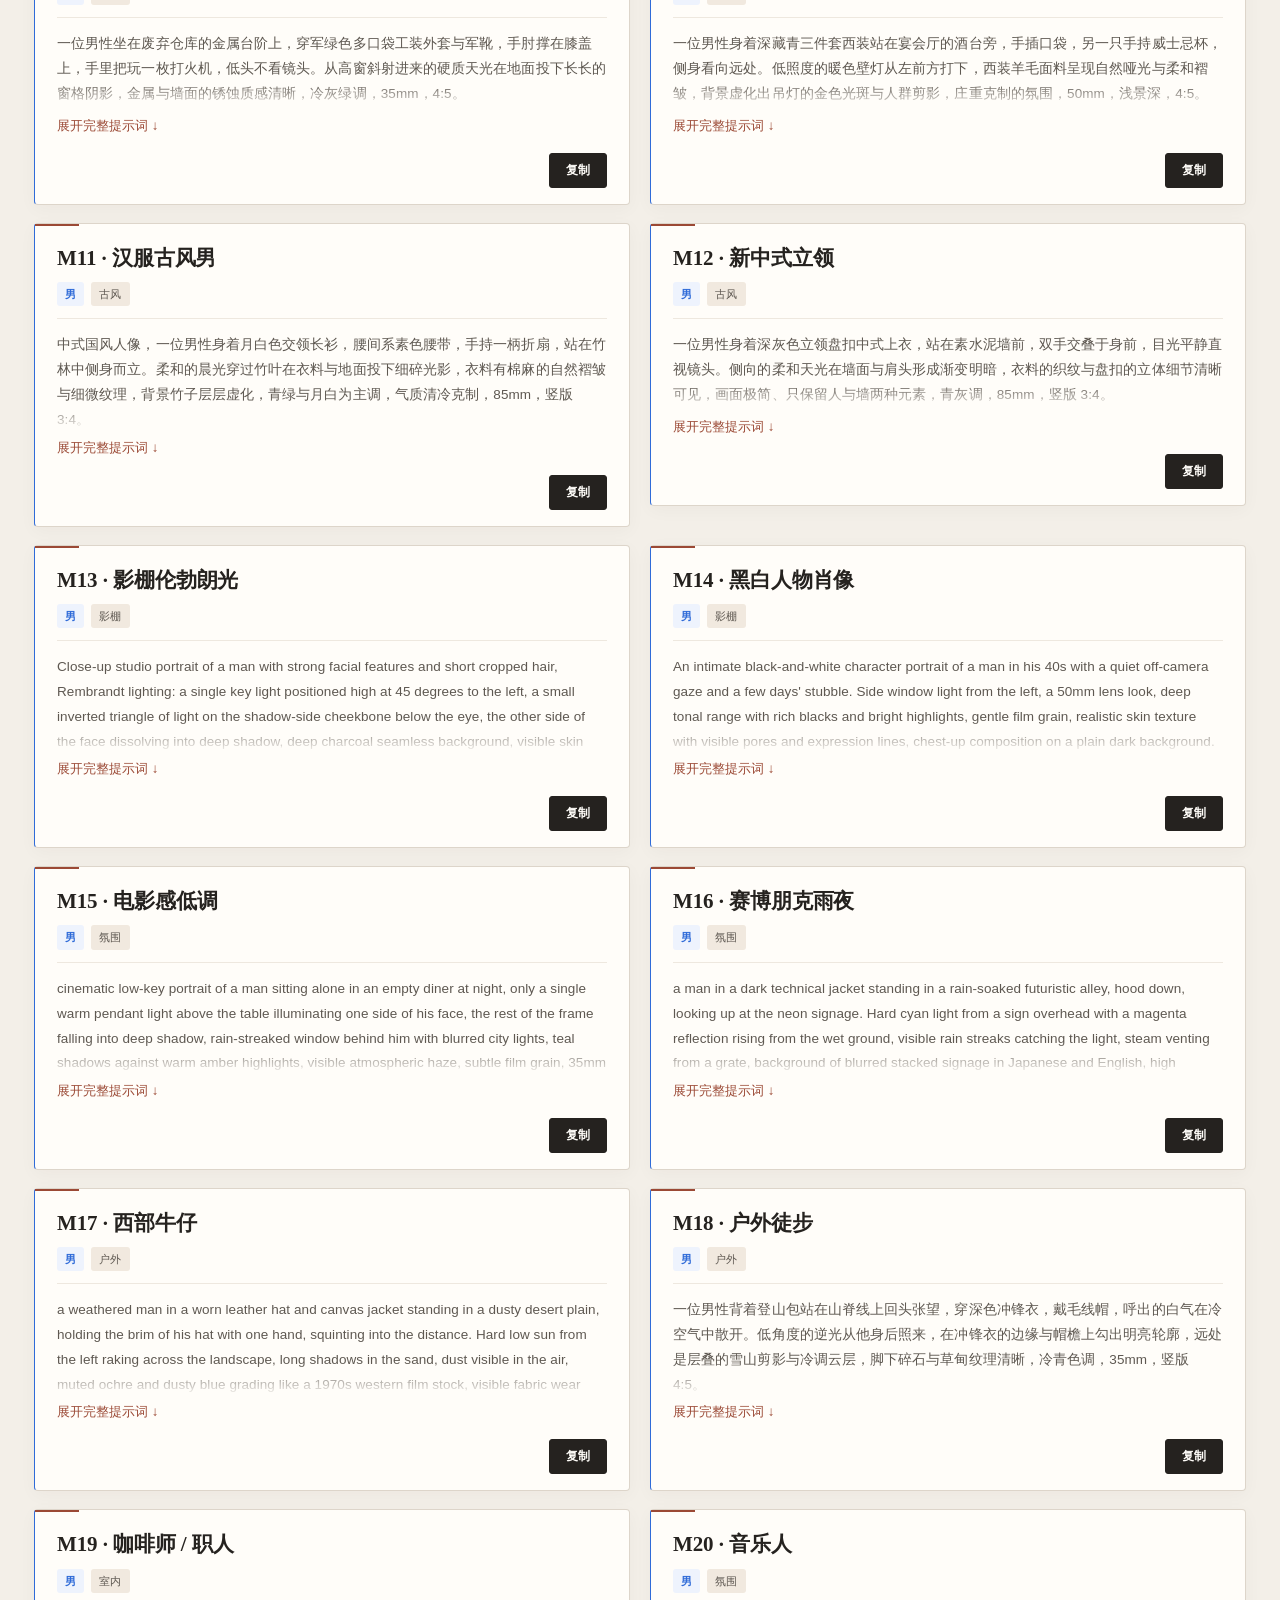
==== commit e8c7b029: "Add quick guide for image creation and editing" ====
--- a/index.html
+++ b/index.html
@@ -42,6 +42,7 @@
 </header>
 
 <nav class="topbar" id="topbar">
+  <a href="#how">使用方法</a>
   <a href="#s4">风格库 <small>106</small></a>
   <a href="#s5">修图模板</a>
   <a href="#s1">平台差异</a>
@@ -49,6 +50,33 @@
   <a href="#s6">锁脸一致性</a>
   <a href="#s7">坑与限制</a>
 </nav>
+
+<section class="how-section" id="how" aria-labelledby="how-title">
+  <div class="section-heading"><div><span class="section-index">START HERE / 使用方法</span><h2 id="how-title">两种方式，开始创作</h2></div></div>
+  <p class="how-intro">先选你要做的事，再复制对应的提示词到创作平台。</p>
+  <div class="how-grid">
+    <div class="how-card">
+      <span class="how-number" aria-hidden="true">01</span>
+      <h3>生成图片</h3>
+      <ol>
+        <li>在风格库搜索或筛选喜欢的场景、景别。</li>
+        <li>找到合适的卡片，点击「复制」。</li>
+        <li>在 OpenAI、Nano Banana 或即梦的图片生成功能中粘贴提示词，按需修改人物、服装和地点，再生成图片。</li>
+      </ol>
+      <a href="#filter">去找生成提示词 <span aria-hidden="true">↗</span></a>
+    </div>
+    <div class="how-card">
+      <span class="how-number" aria-hidden="true">02</span>
+      <h3>修改图片</h3>
+      <ol>
+        <li>先在所用平台上传要修改的原图。</li>
+        <li>到修图模板选择需求，复制对应平台的提示词。</li>
+        <li>粘贴到图片编辑功能并提交；一次只改一处，明确写出要保留的人物特征和画面部分。</li>
+      </ol>
+      <a href="#s5">去找修图模板 <span aria-hidden="true">↗</span></a>
+    </div>
+  </div>
+</section>
 
 <!-- ========== 1 风格库 106 条 ========== -->
 <section id="s4">
--- a/assets/styles.css
+++ b/assets/styles.css
@@ -348,6 +348,17 @@
 .section-heading{display:flex;align-items:end;justify-content:space-between;gap:16px}
 .section-heading h2{display:block;font-family:"Songti SC","Noto Serif CJK SC",Georgia,serif;font-size:38px;font-weight:600;letter-spacing:-.045em;border:0;padding:0;margin:4px 0 0}
 .section-aside{font-family:"Songti SC","Noto Serif CJK SC",Georgia,serif;color:var(--ink-3);font-size:15px;padding-bottom:5px}
+.how-section{margin-bottom:78px}
+.how-intro{color:var(--ink-2);font-size:14px;margin:12px 0 24px}
+.how-grid{display:grid;grid-template-columns:repeat(2,minmax(0,1fr));gap:16px}
+.how-card{min-width:0;background:var(--card);border:1px solid var(--line);border-top:2px solid var(--accent);padding:22px 26px 24px;display:flex;flex-direction:column}
+.how-number{color:var(--accent);font-family:Georgia,serif;font-size:18px;line-height:1}
+.how-card h3{font-size:25px;margin:8px 0 12px}
+.how-card ol{color:var(--ink-2);font-size:13.5px;line-height:1.8;padding-left:1.45em;margin:0 0 20px}
+.how-card li{padding-left:4px;margin-bottom:5px}
+.how-card li::marker{color:var(--accent);font-weight:700}
+.how-card a{color:var(--accent);font-size:13px;font-weight:700;text-decoration:none;align-self:flex-start;margin-top:auto;min-height:32px;display:inline-flex;align-items:center;gap:8px}
+.how-card a:hover{text-decoration:underline}
 h2{font-family:"Songti SC","Noto Serif CJK SC",Georgia,serif;font-size:30px;letter-spacing:-.04em;border-bottom:1px solid var(--accent);padding-bottom:8px}
 h2+.lead,.lead{color:var(--ink-2);font-size:14px;margin:18px 0 26px;max-width:82ch}
 h3{font-family:"Songti SC","Noto Serif CJK SC",Georgia,serif;font-size:24px;font-weight:600;border:0;padding:0;margin:52px 0 6px;letter-spacing:-.025em}
@@ -421,6 +432,14 @@
   .section-heading{display:block}
   .section-heading h2{font-size:29px}
   .section-aside{display:none}
+  .how-section{margin-bottom:57px}
+  .how-intro{font-size:12.5px;margin:8px 0 15px}
+  .how-grid{grid-template-columns:1fr;gap:10px}
+  .how-card{padding:16px 18px 15px}
+  .how-card h3{font-size:21px;margin:5px 0 8px}
+  .how-card ol{font-size:12.5px;line-height:1.7;margin-bottom:8px}
+  .how-card li{margin-bottom:3px}
+  .how-card a{font-size:12.5px;min-height:40px}
   .lead{font-size:12.5px;line-height:1.75;margin:12px 0 18px}
   h2{font-size:25px}
   h3{font-size:21px;margin:34px 0 4px}
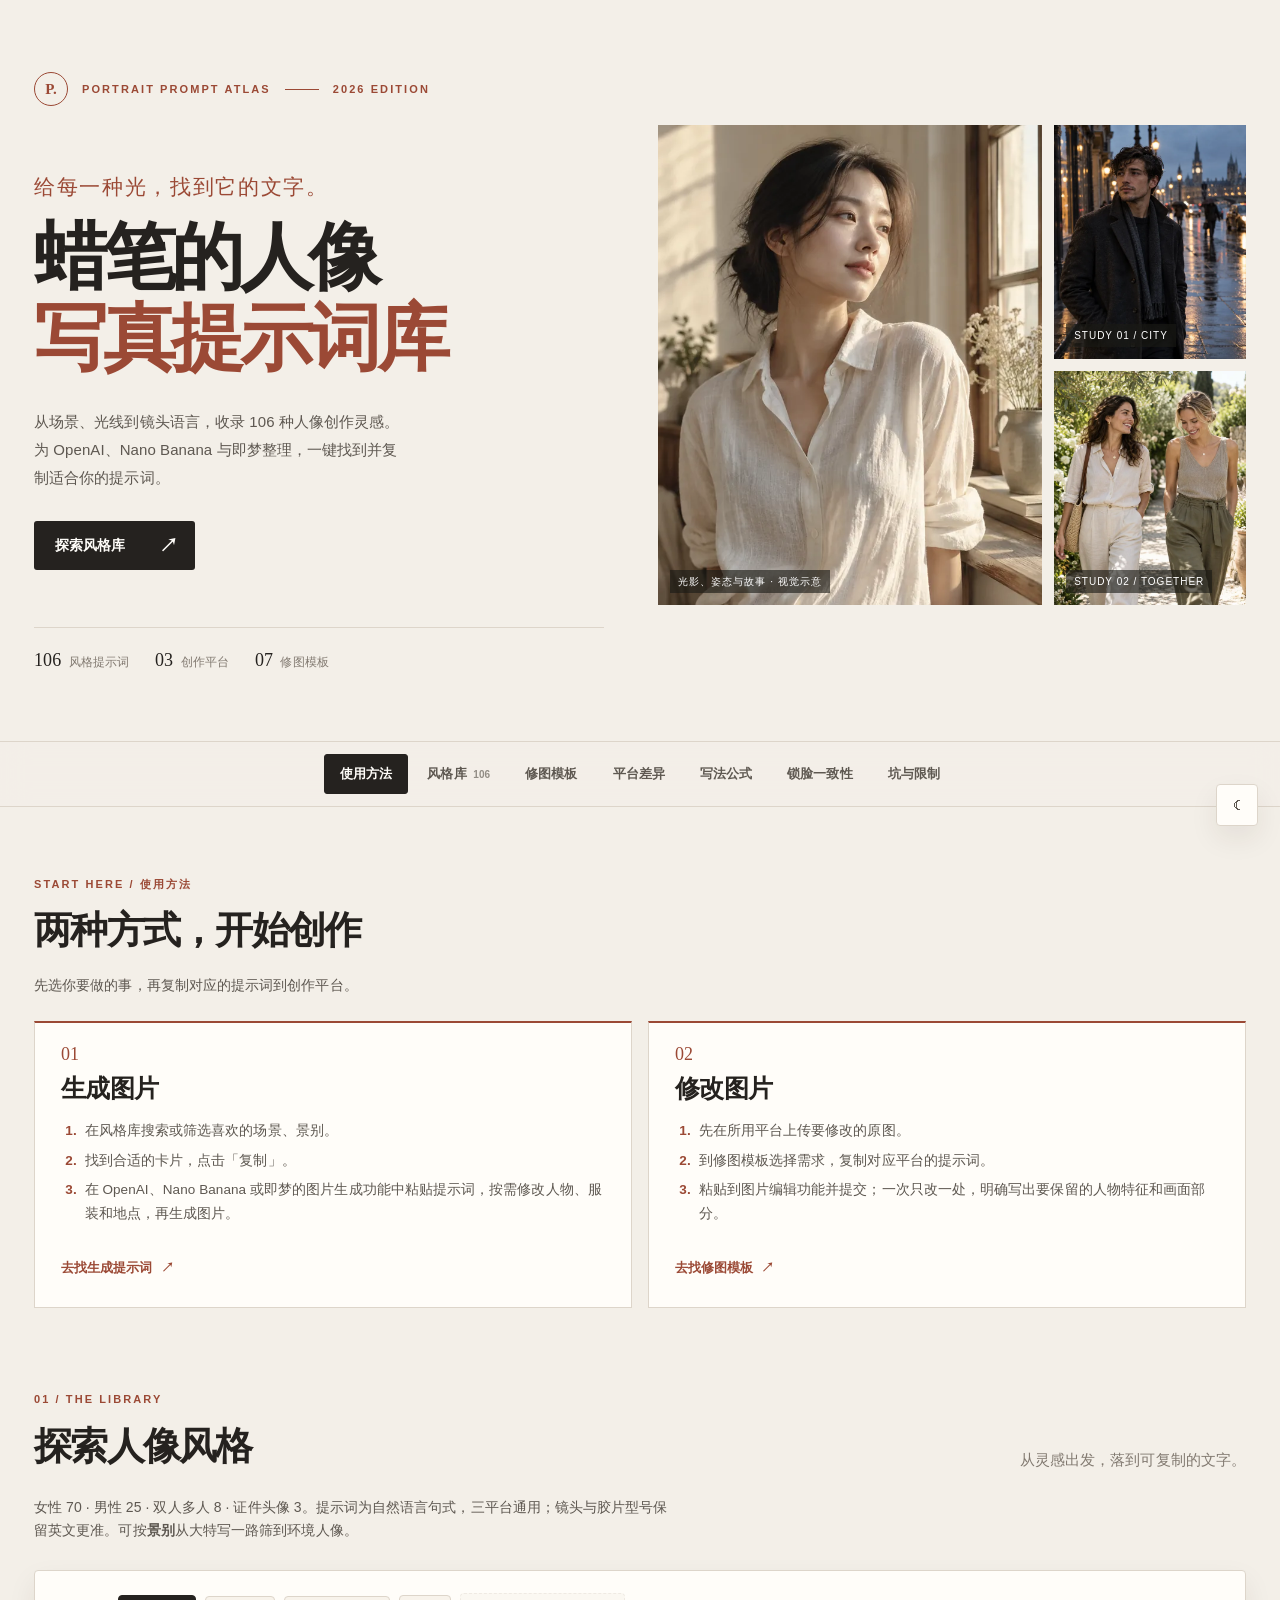
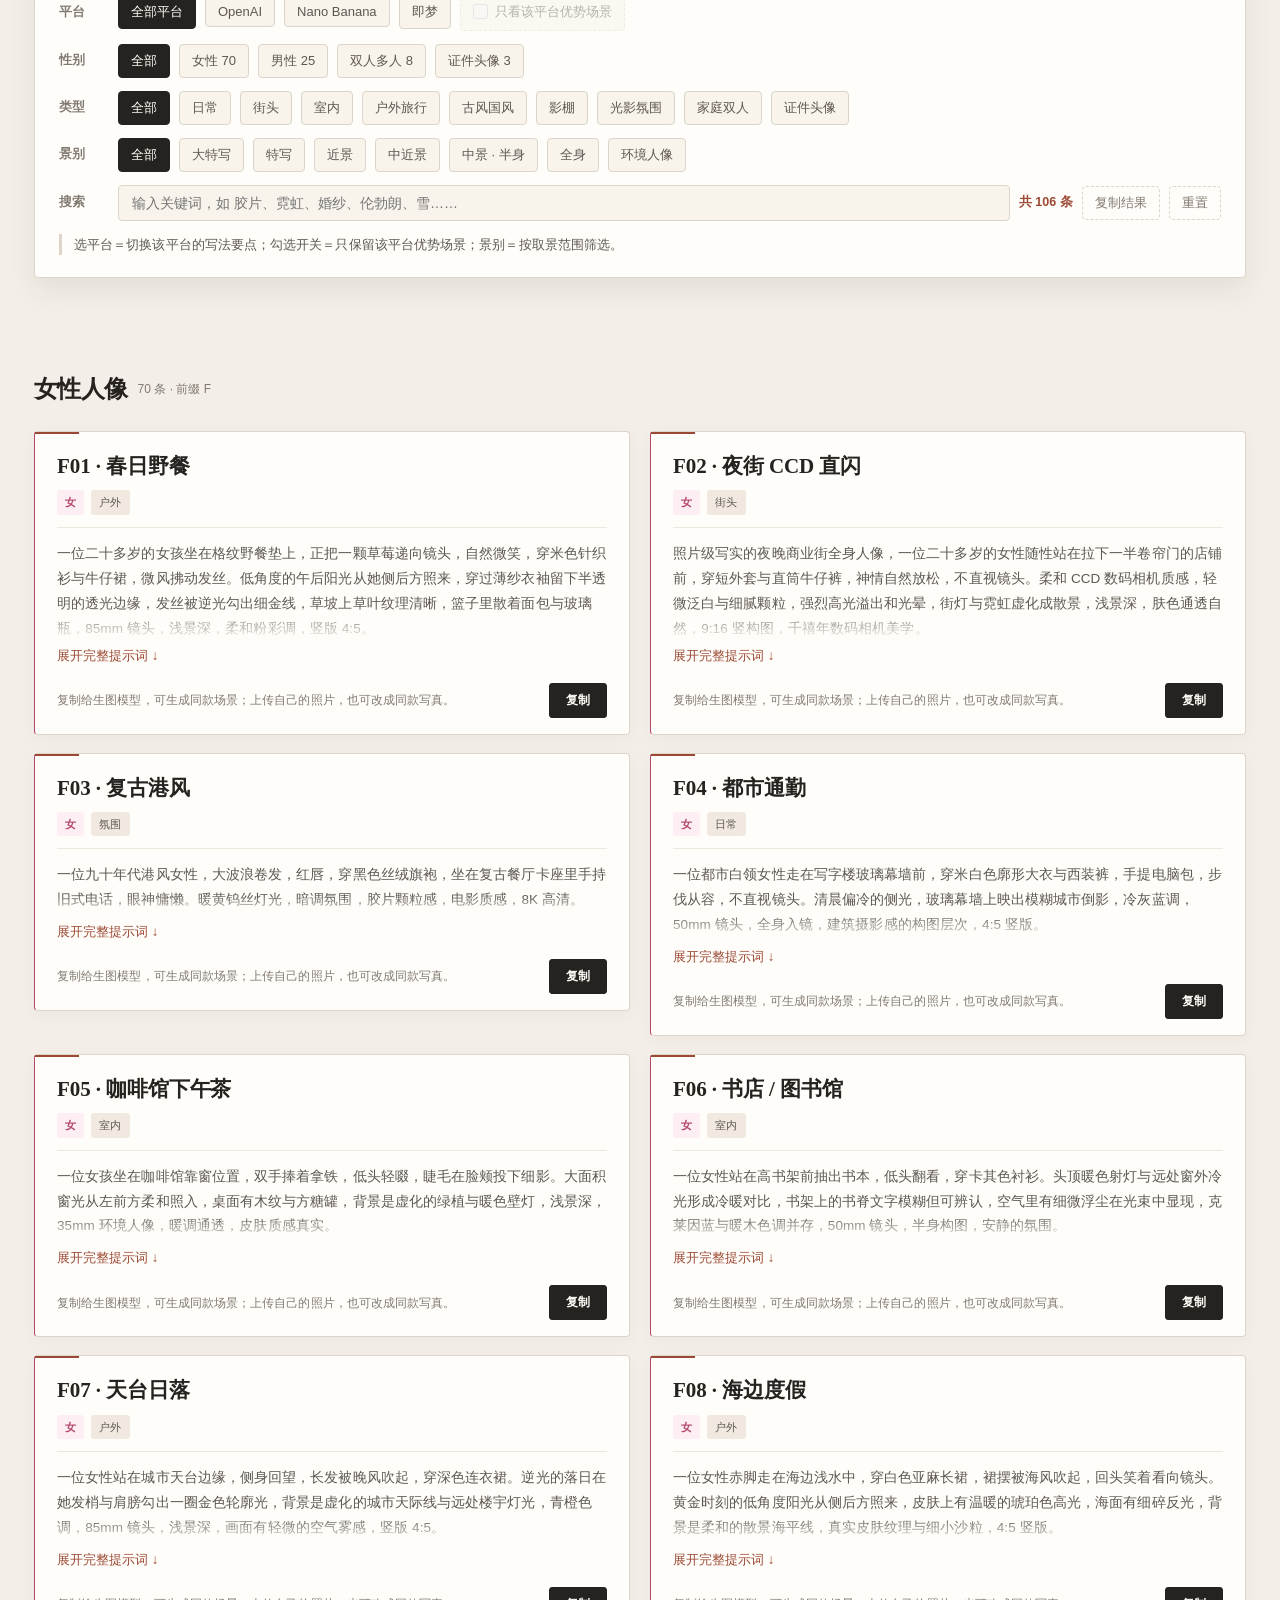
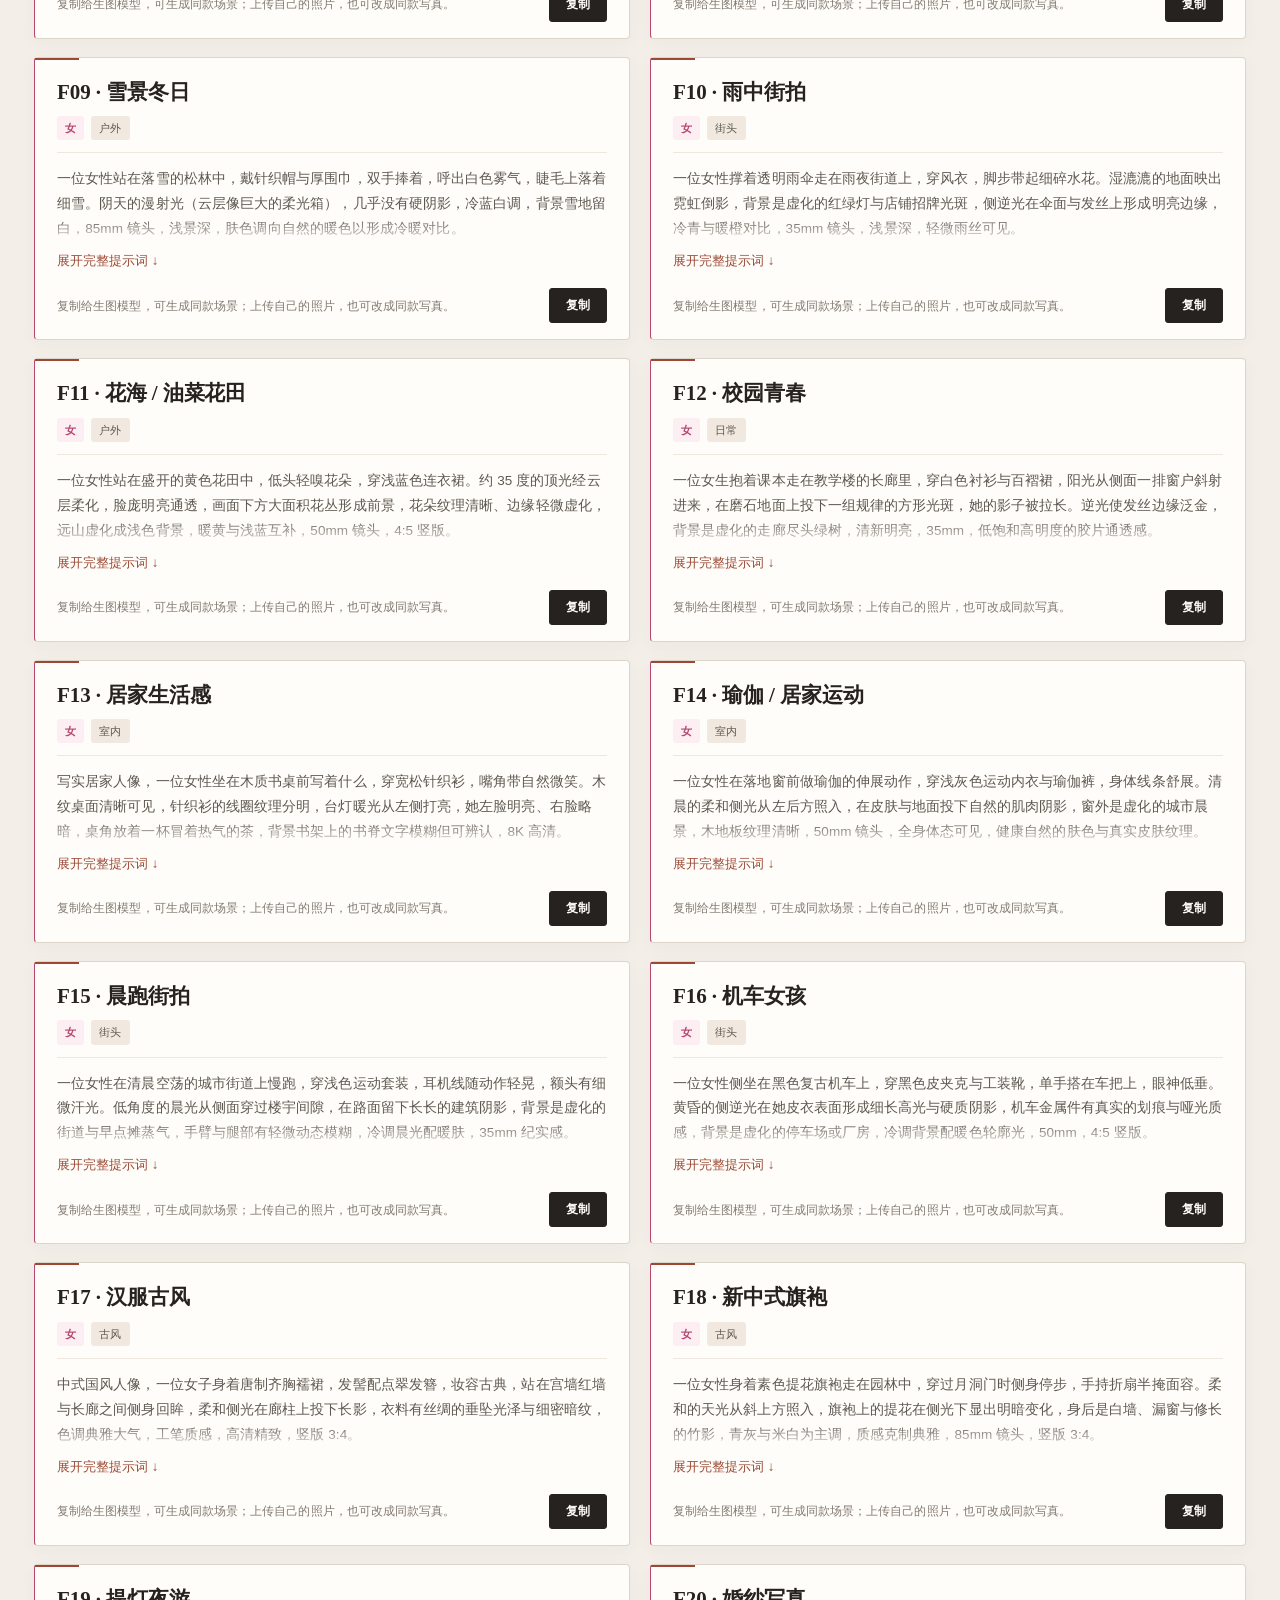
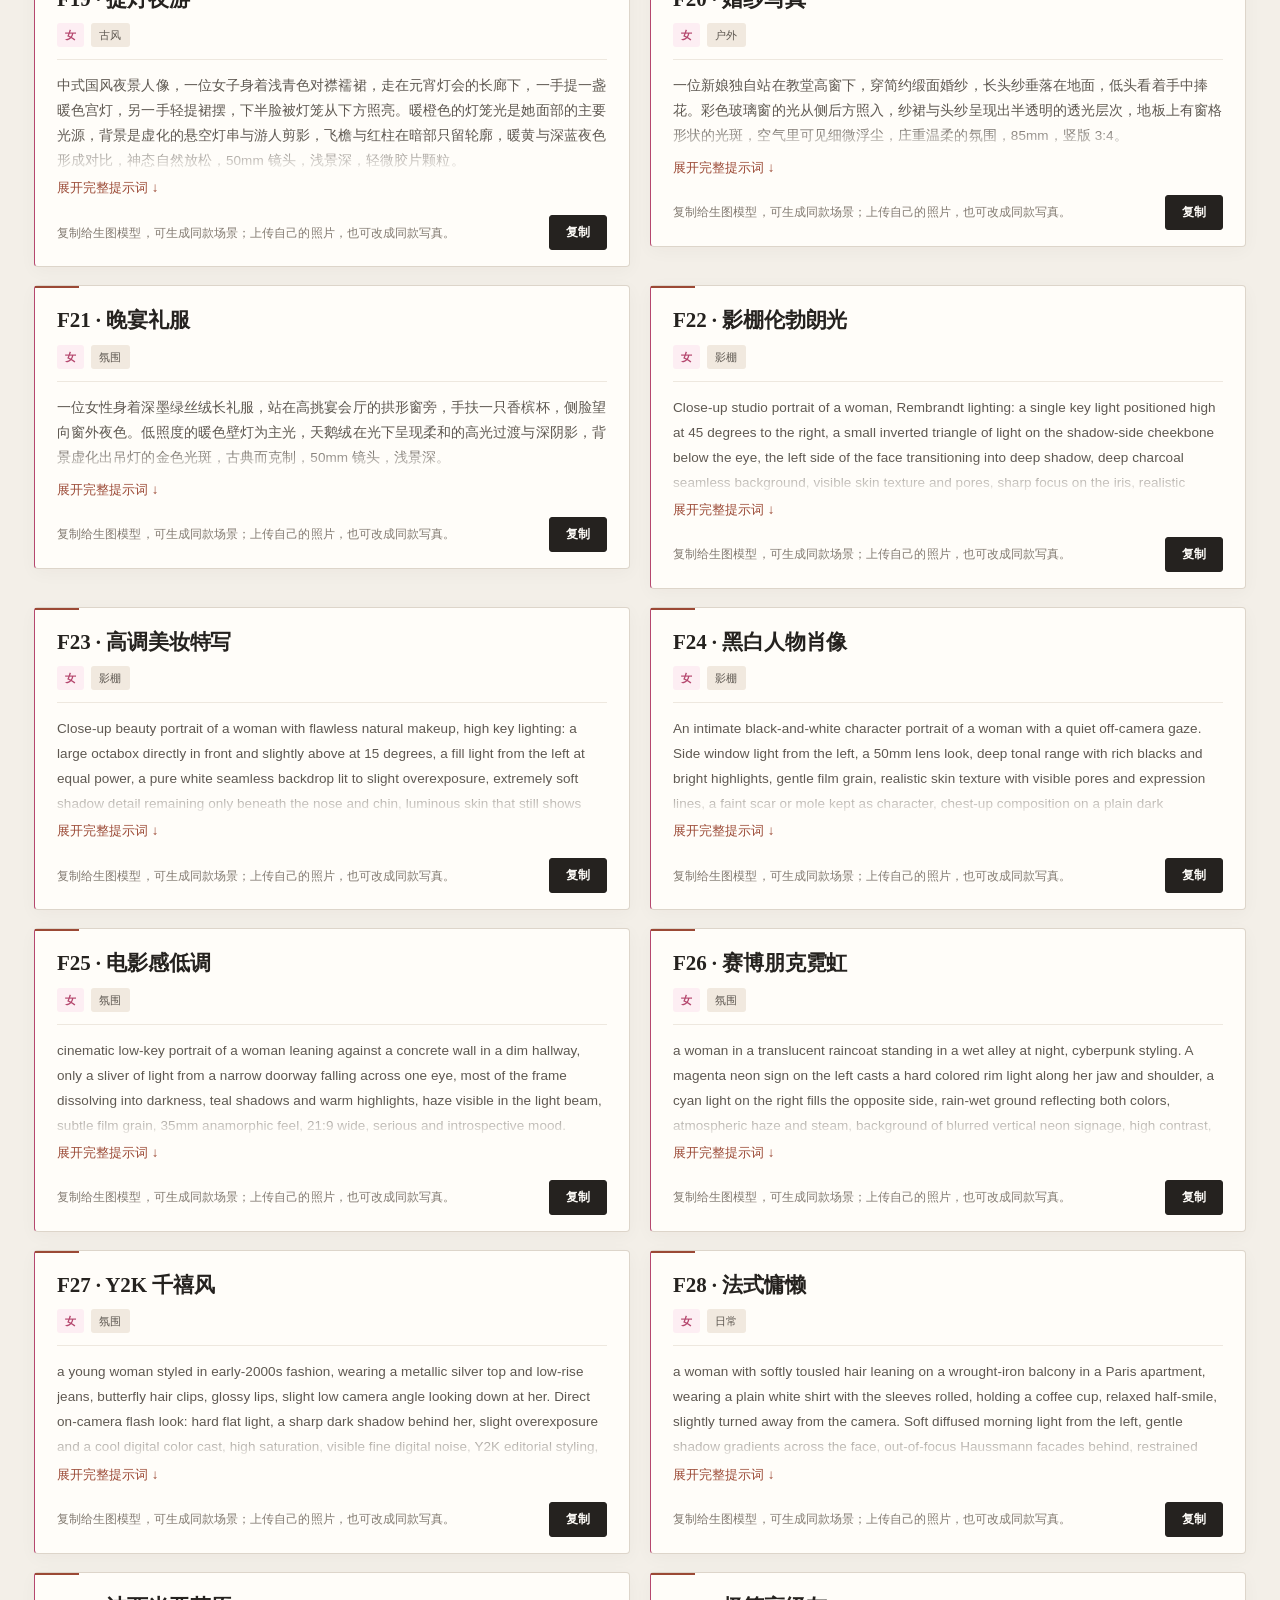
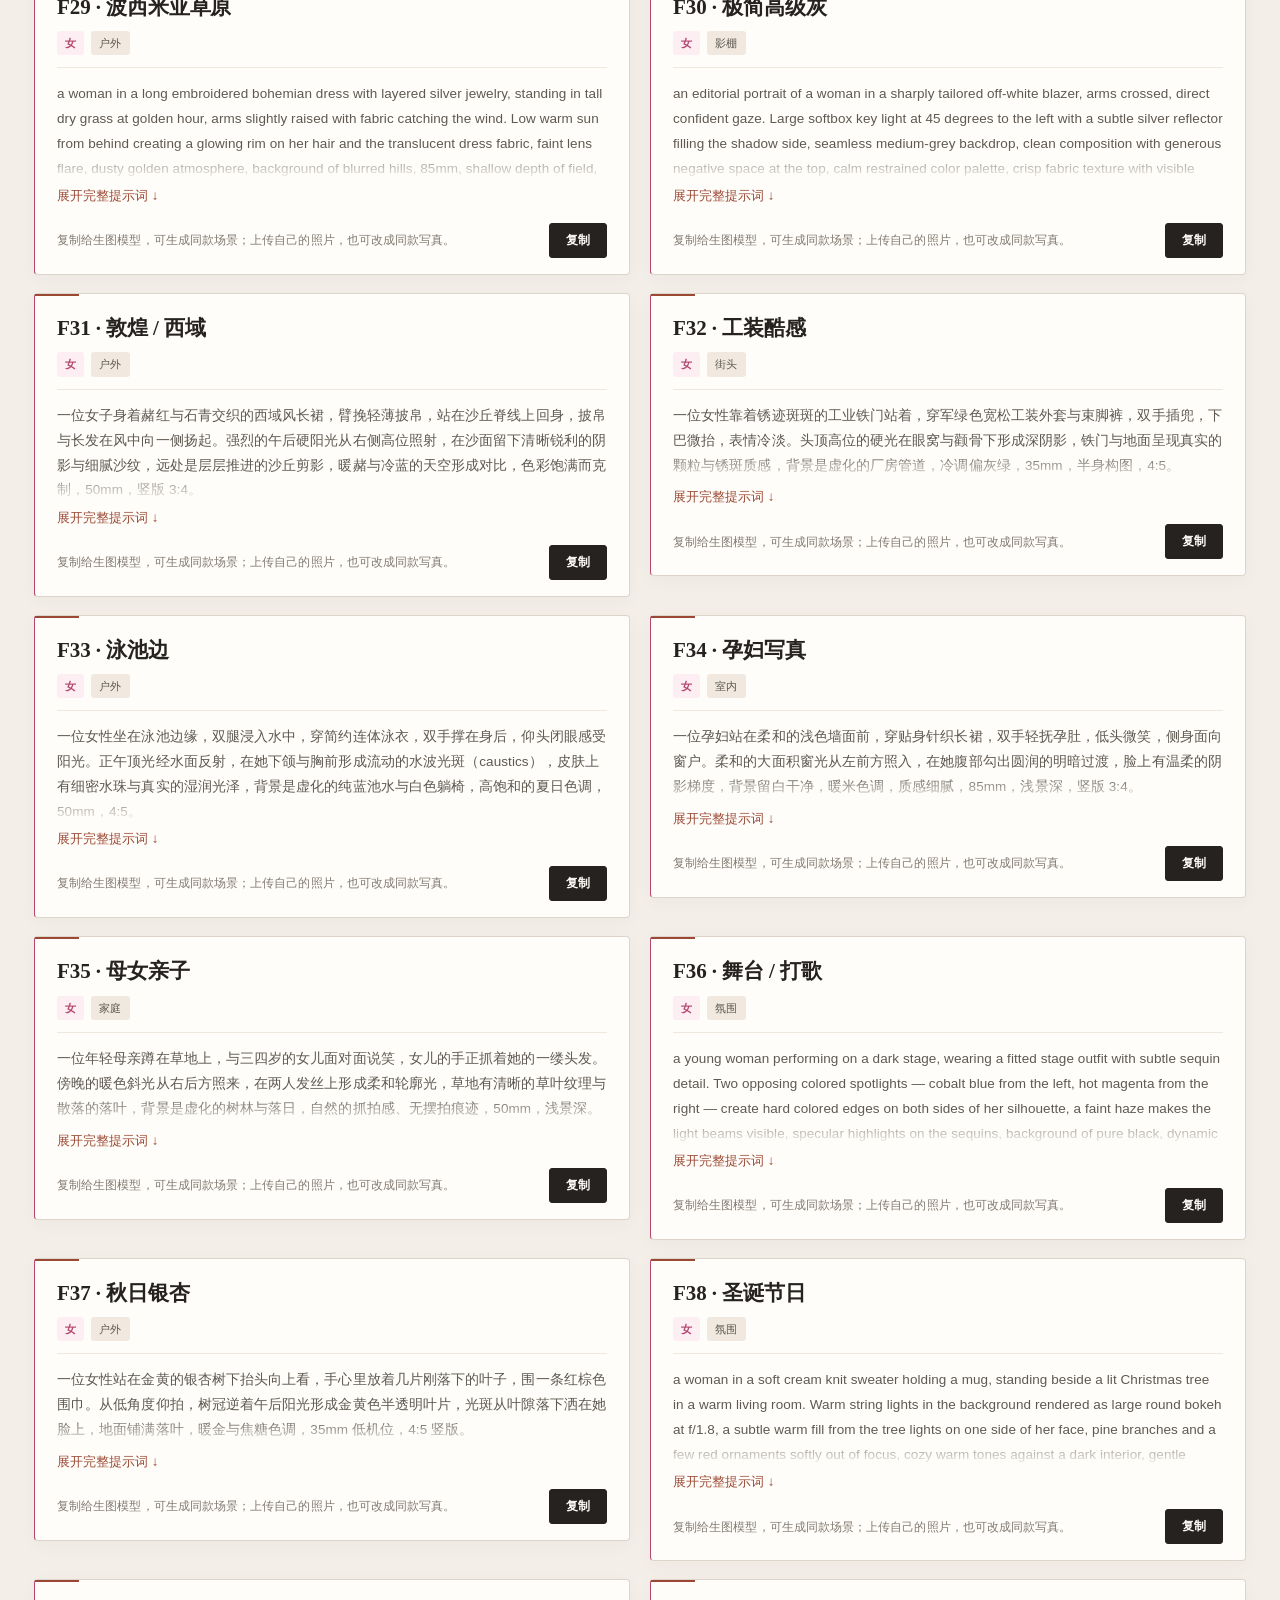
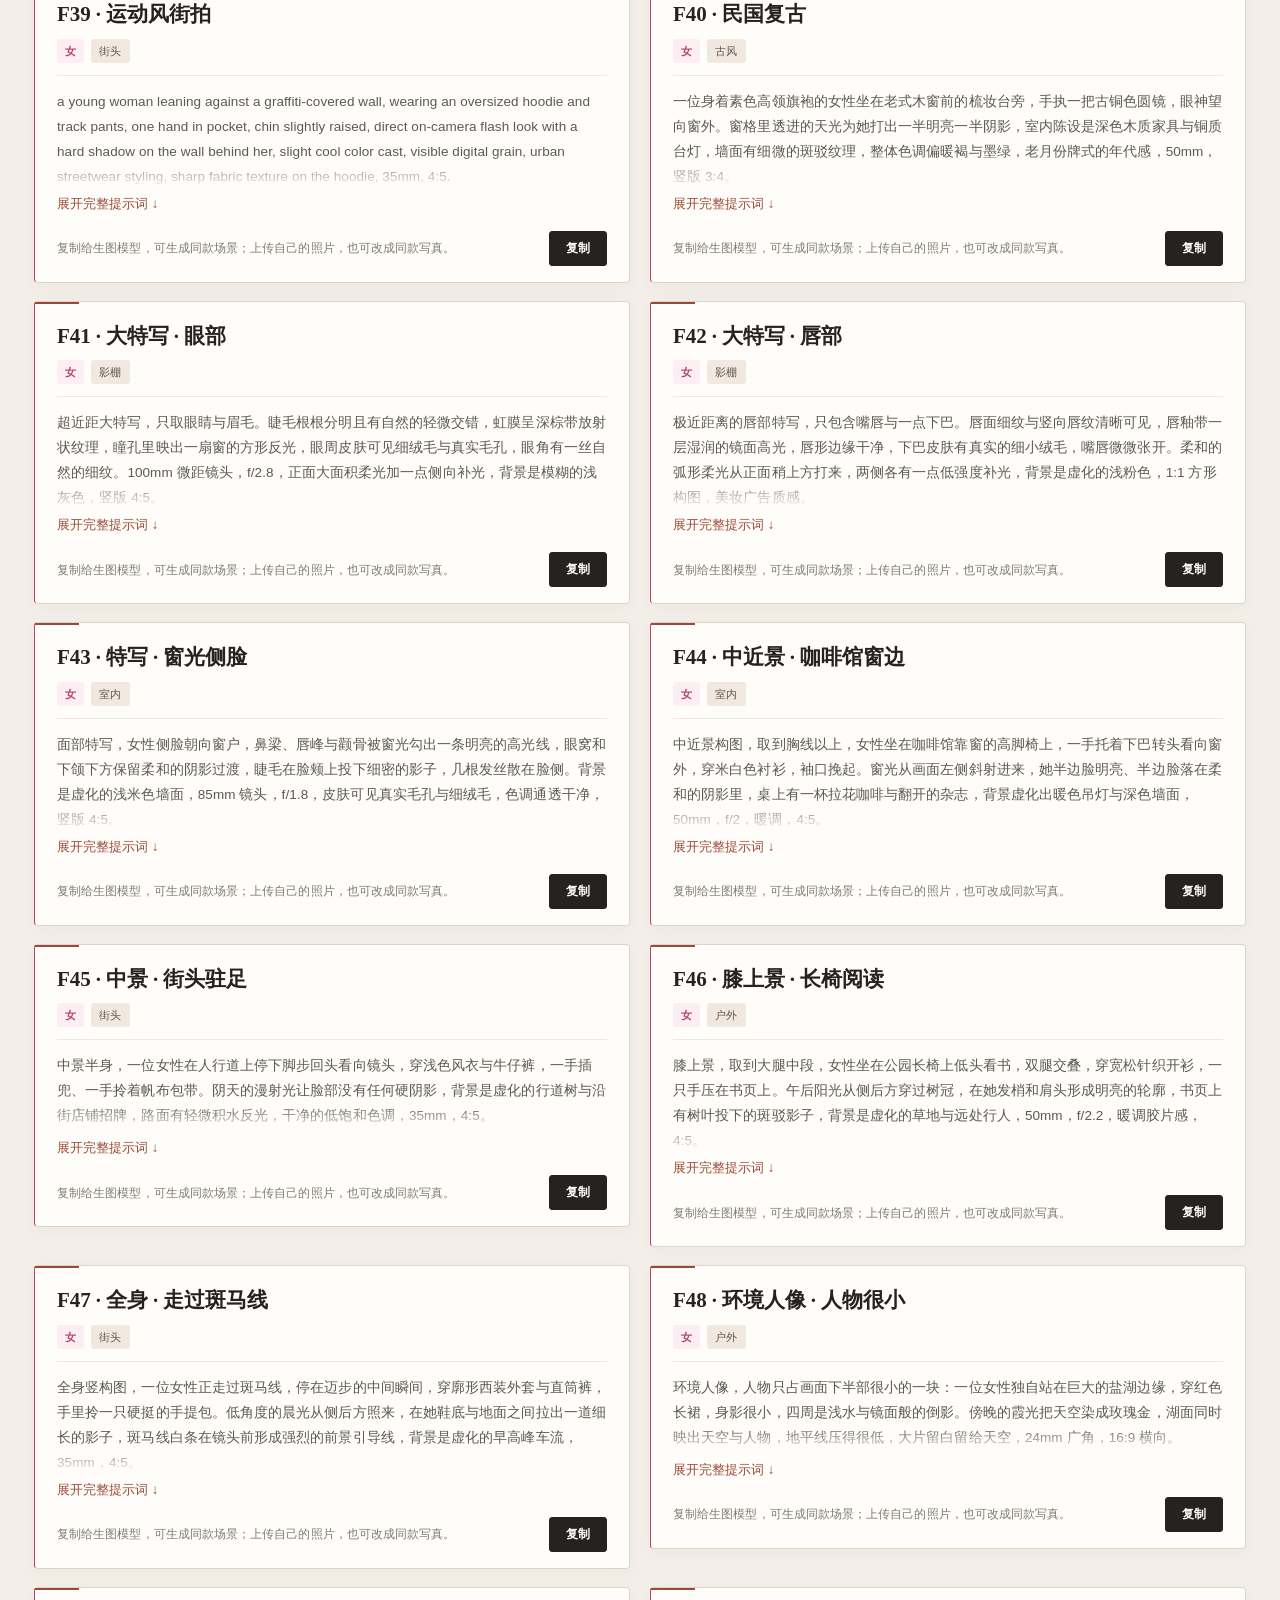
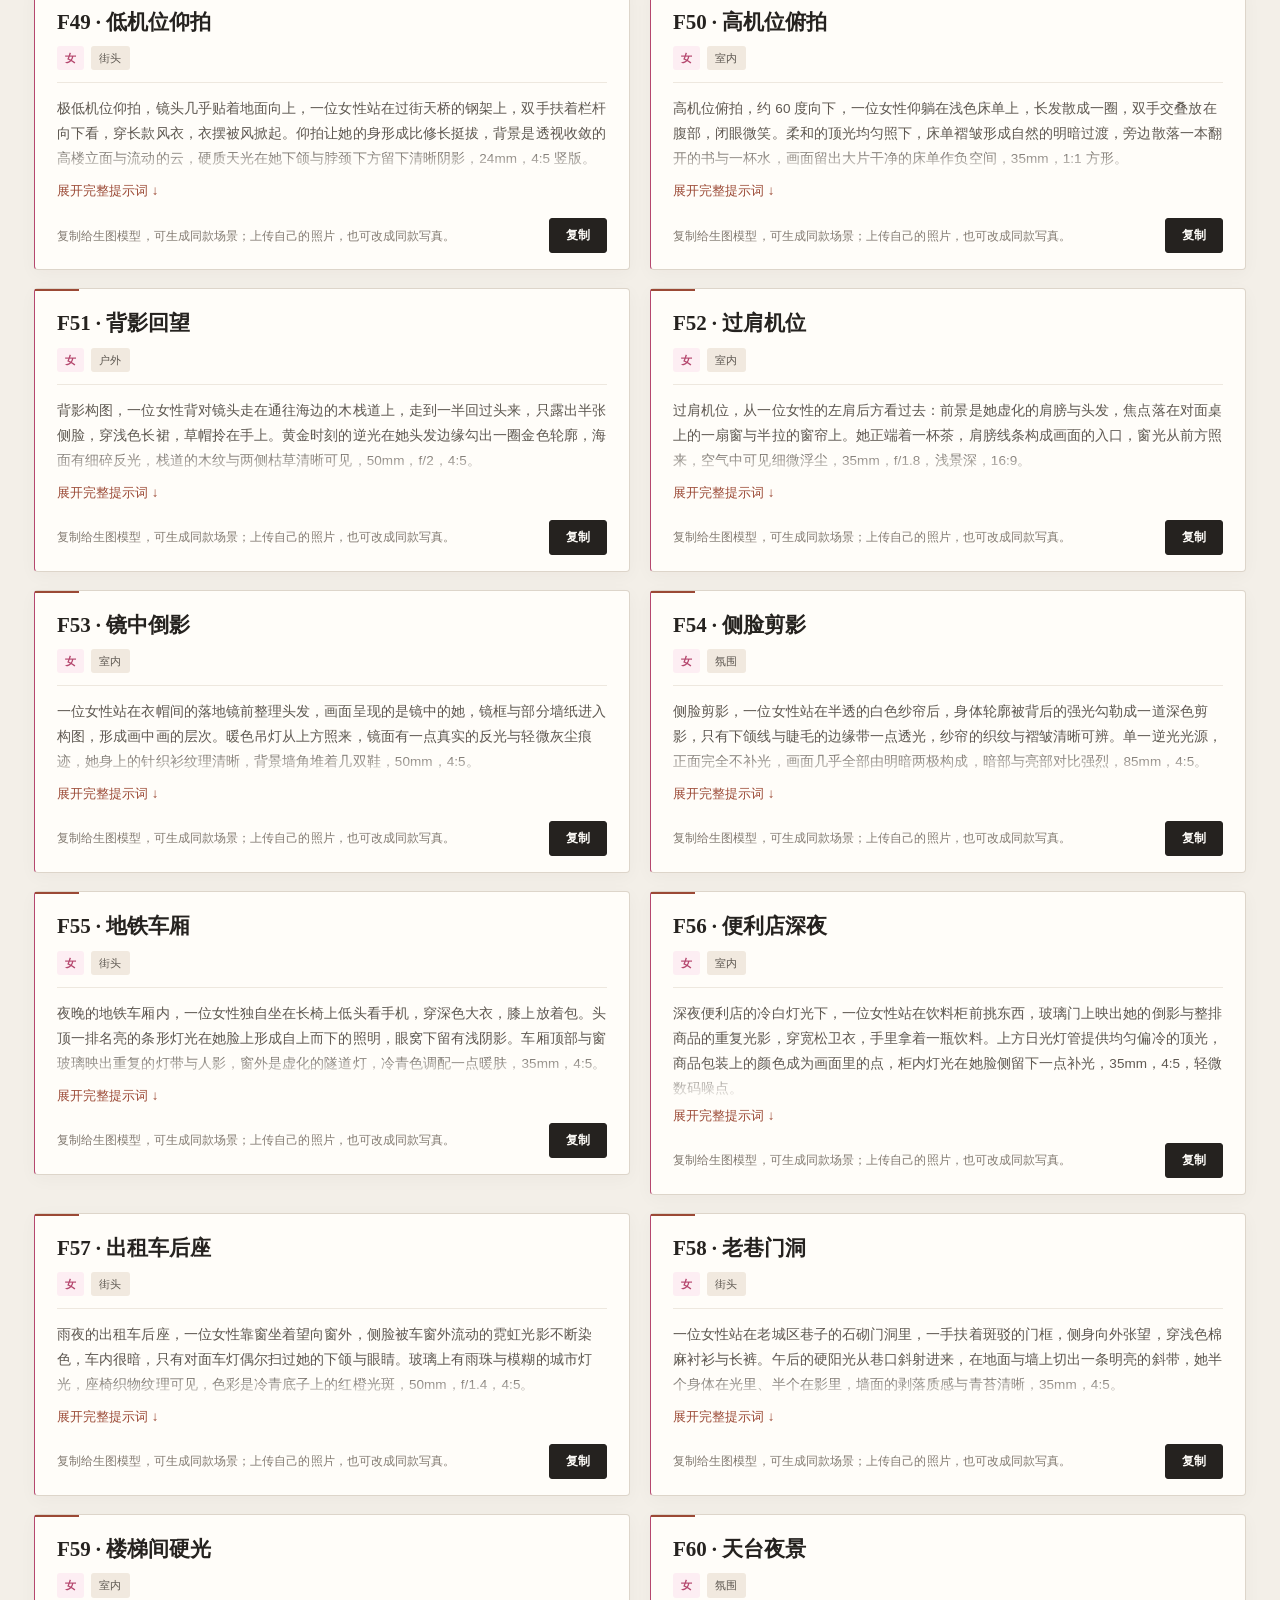
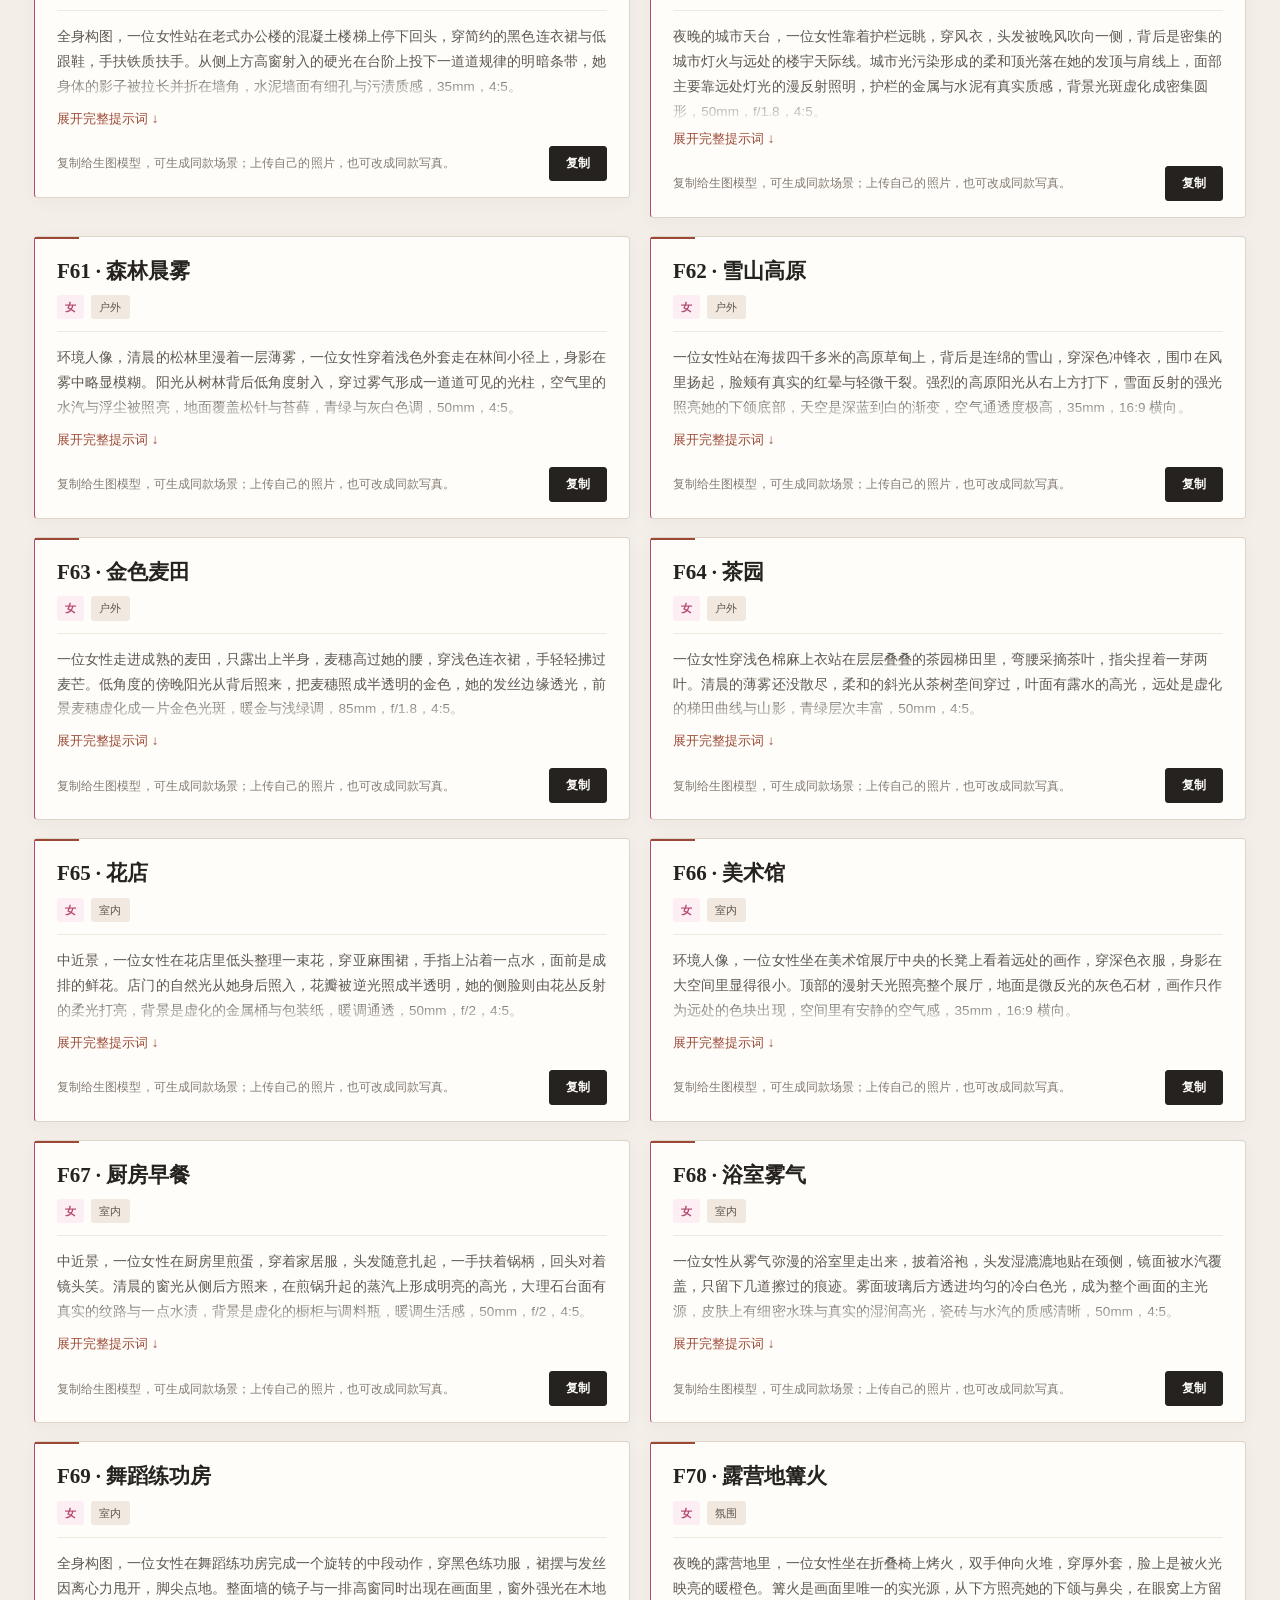
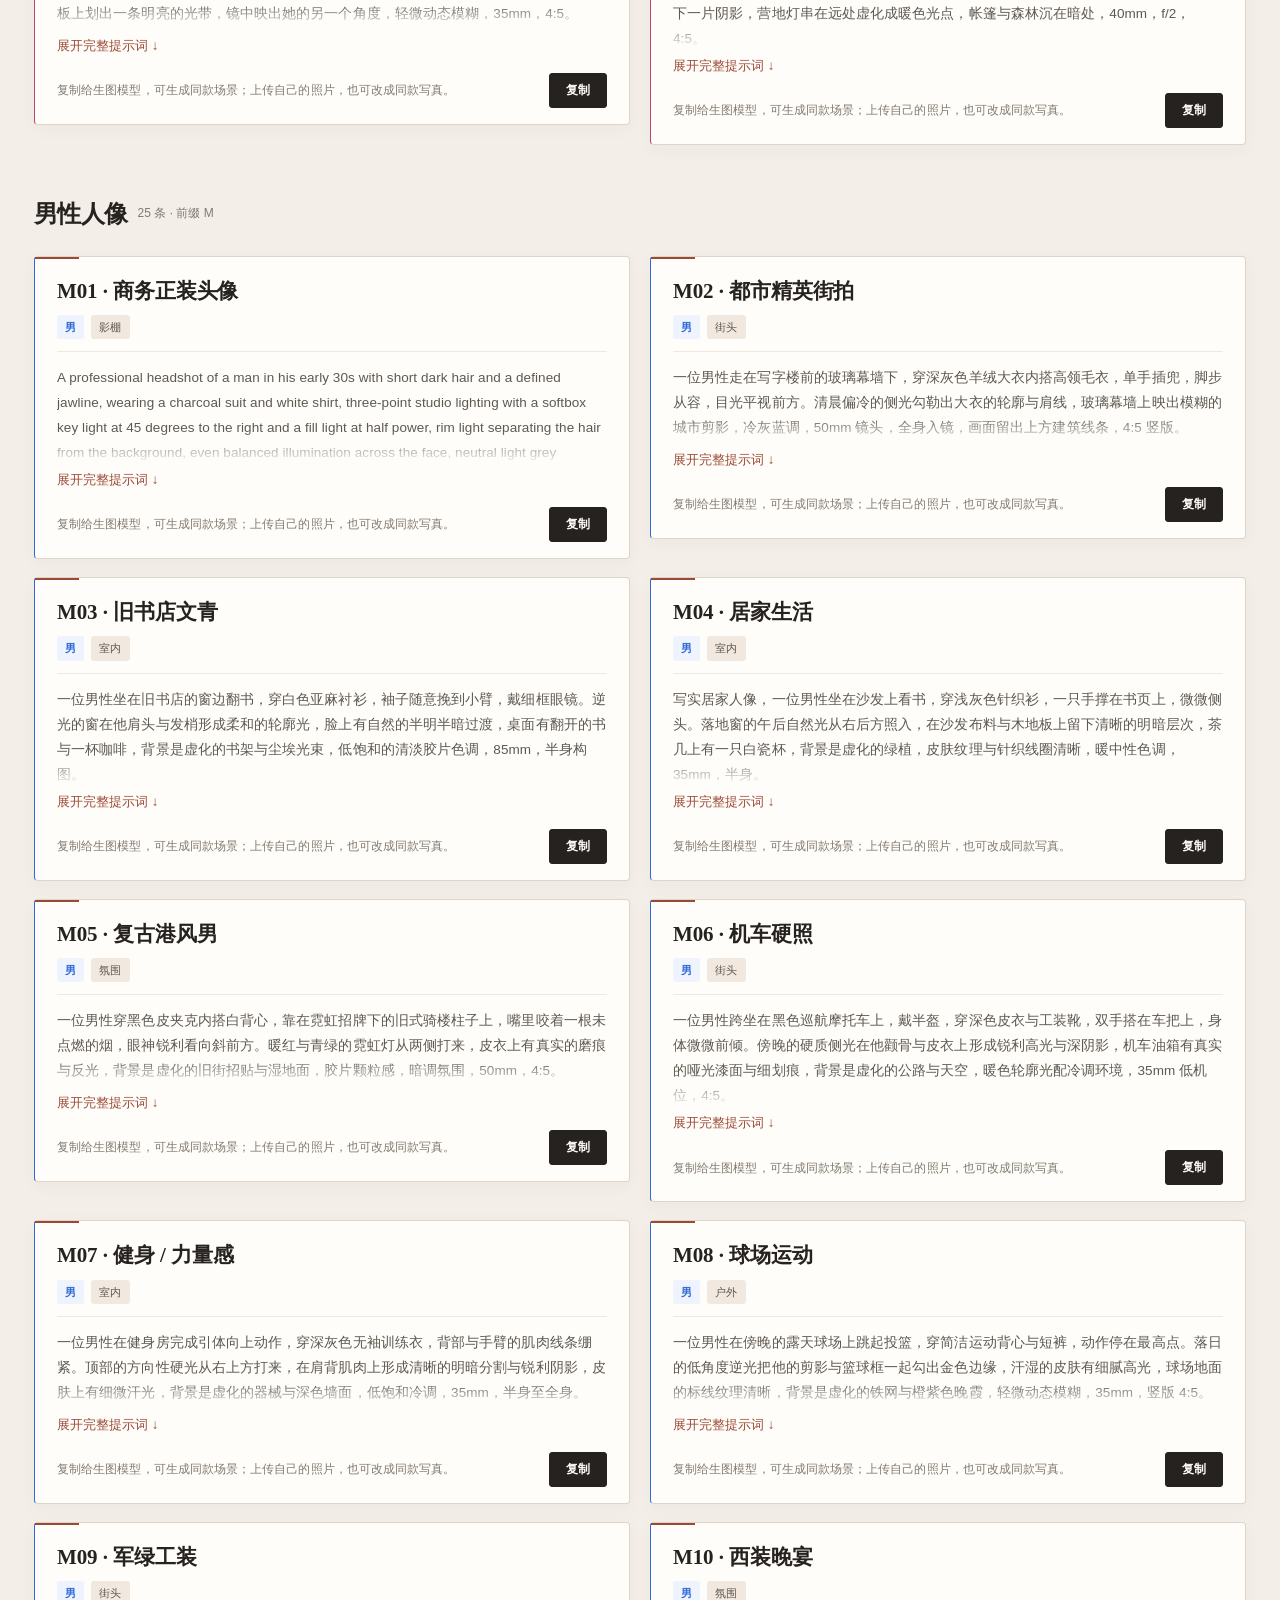
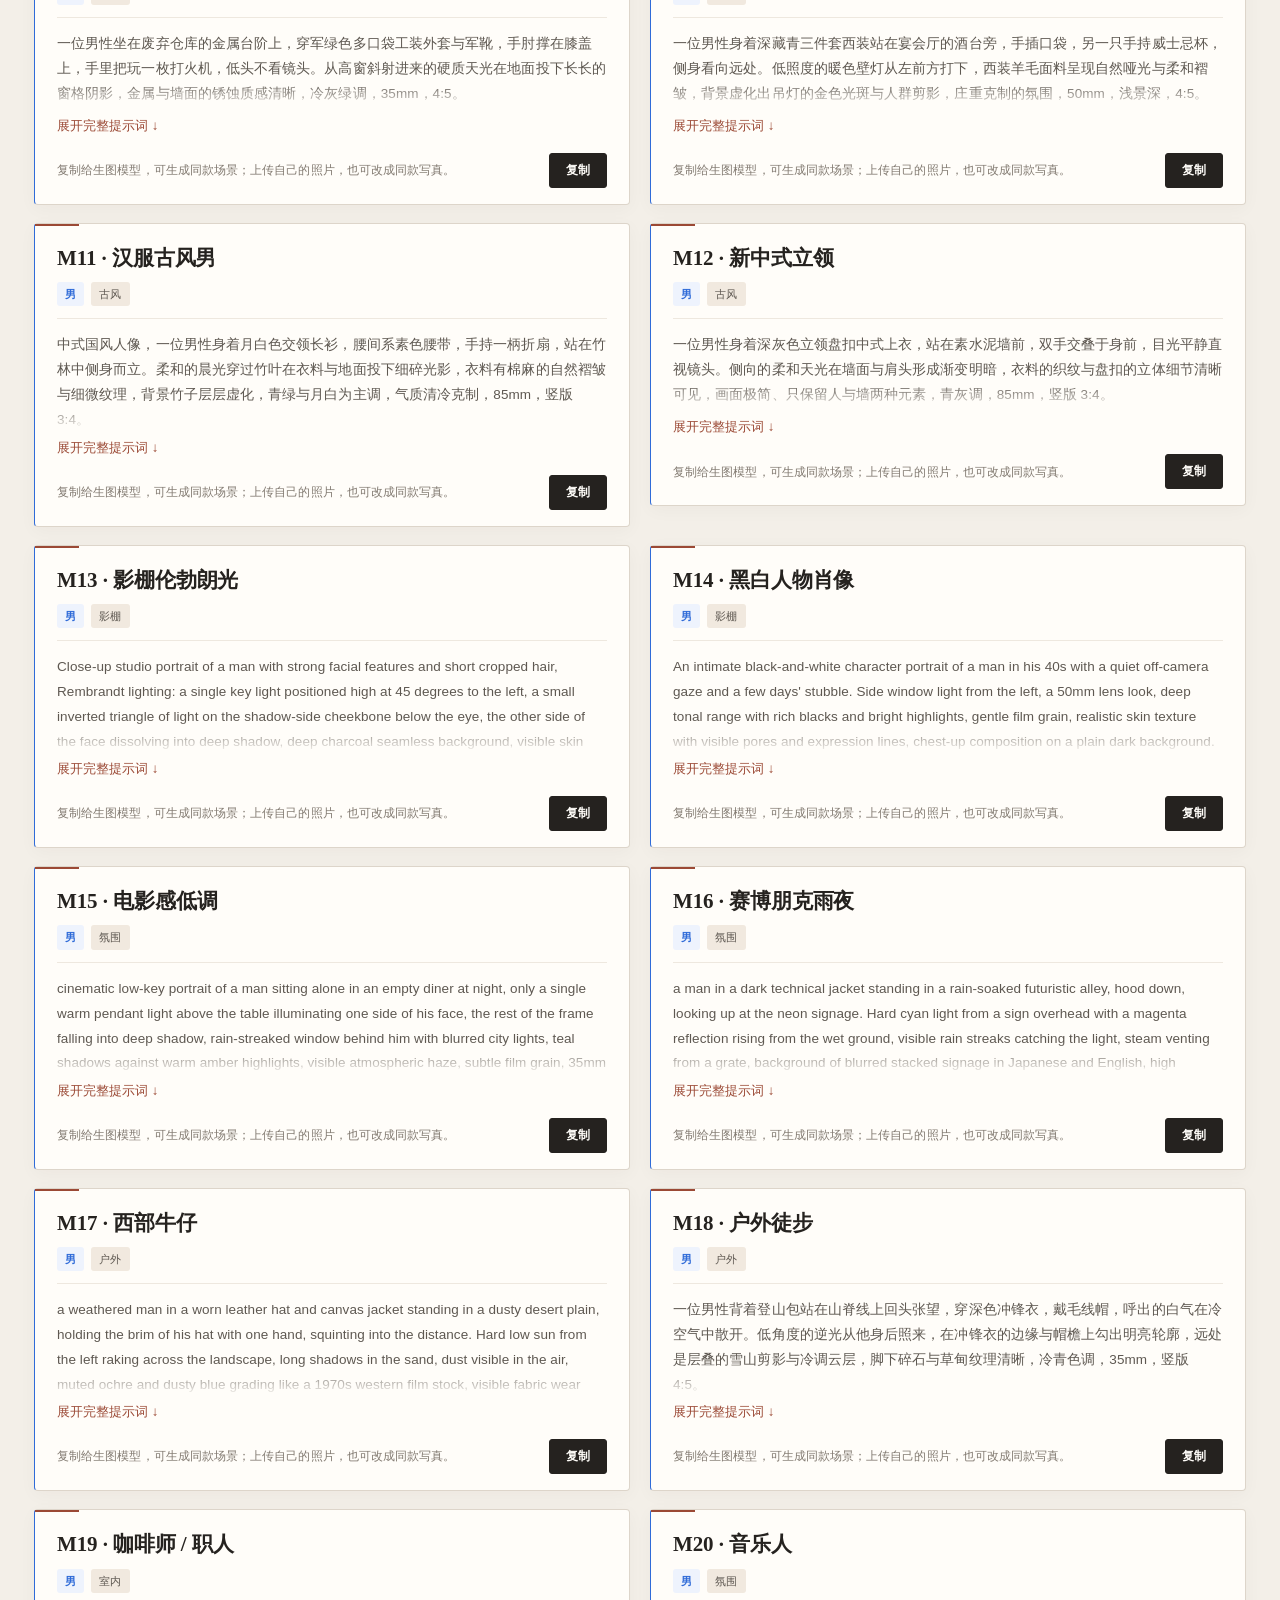
==== commit 49dbcce0: "Add dynamic copyright year to footer" ====
--- a/index.html
+++ b/index.html
@@ -1026,6 +1026,7 @@
 
 <footer>
     依据：OpenAI《Image prompting》与 GPT Image Cookbook、Google《7 tips to get the most out of Nano Banana Pro》、火山引擎《即梦AI-图片生成4.0-产品介绍》、BytePlus《Seedream 4.0-4.5 prompt guide》。整理 2026-09-25。<br>页首图片为 AI 生成的视觉示意。
+    <span class="copyright">© <span id="copyright-year">2026</span> Crayon.</span>
   </footer>
 
 </div>
--- a/assets/styles.css
+++ b/assets/styles.css
@@ -398,6 +398,7 @@
 table{border-radius:4px}
 th{font-size:13px;background:var(--card-2)}
 footer{margin-top:90px}
+.copyright{display:block;margin-top:18px;color:var(--ink-2);font-size:12px;letter-spacing:.02em}
 #top,#theme,#jump{border-radius:4px}
 .mobile-actionbar{display:none}
 .toast{position:fixed;left:50%;bottom:28px;z-index:110;transform:translate(-50%,16px);opacity:0;pointer-events:none;background:var(--ink);color:var(--card);padding:10px 16px;border-radius:5px;box-shadow:var(--shadow-l);font-size:13px;transition:opacity .2s,transform .2s}
@@ -484,4 +485,9 @@
   .mobile-actionbar button{padding:0 8px}
   .mobile-actionbar #mobileCount{font-size:10px}
 }
+.copy-row{display:flex;align-items:center;justify-content:space-between;gap:12px;min-width:0;margin-top:14px}
+.copy-hint{flex:1 1 auto;min-width:0;color:var(--ink-3);font-size:11.5px;line-height:1.6}
+.copy-row .copy{flex:0 0 auto;align-self:auto;order:0;margin:0}
+.style-card .copy-row{order:3}
+#s5 .copy-row,#s2 .copy-row{margin:0 0 10px;padding-top:10px}
 @media(prefers-reduced-motion:reduce){.hero-visual img{transition:none}}
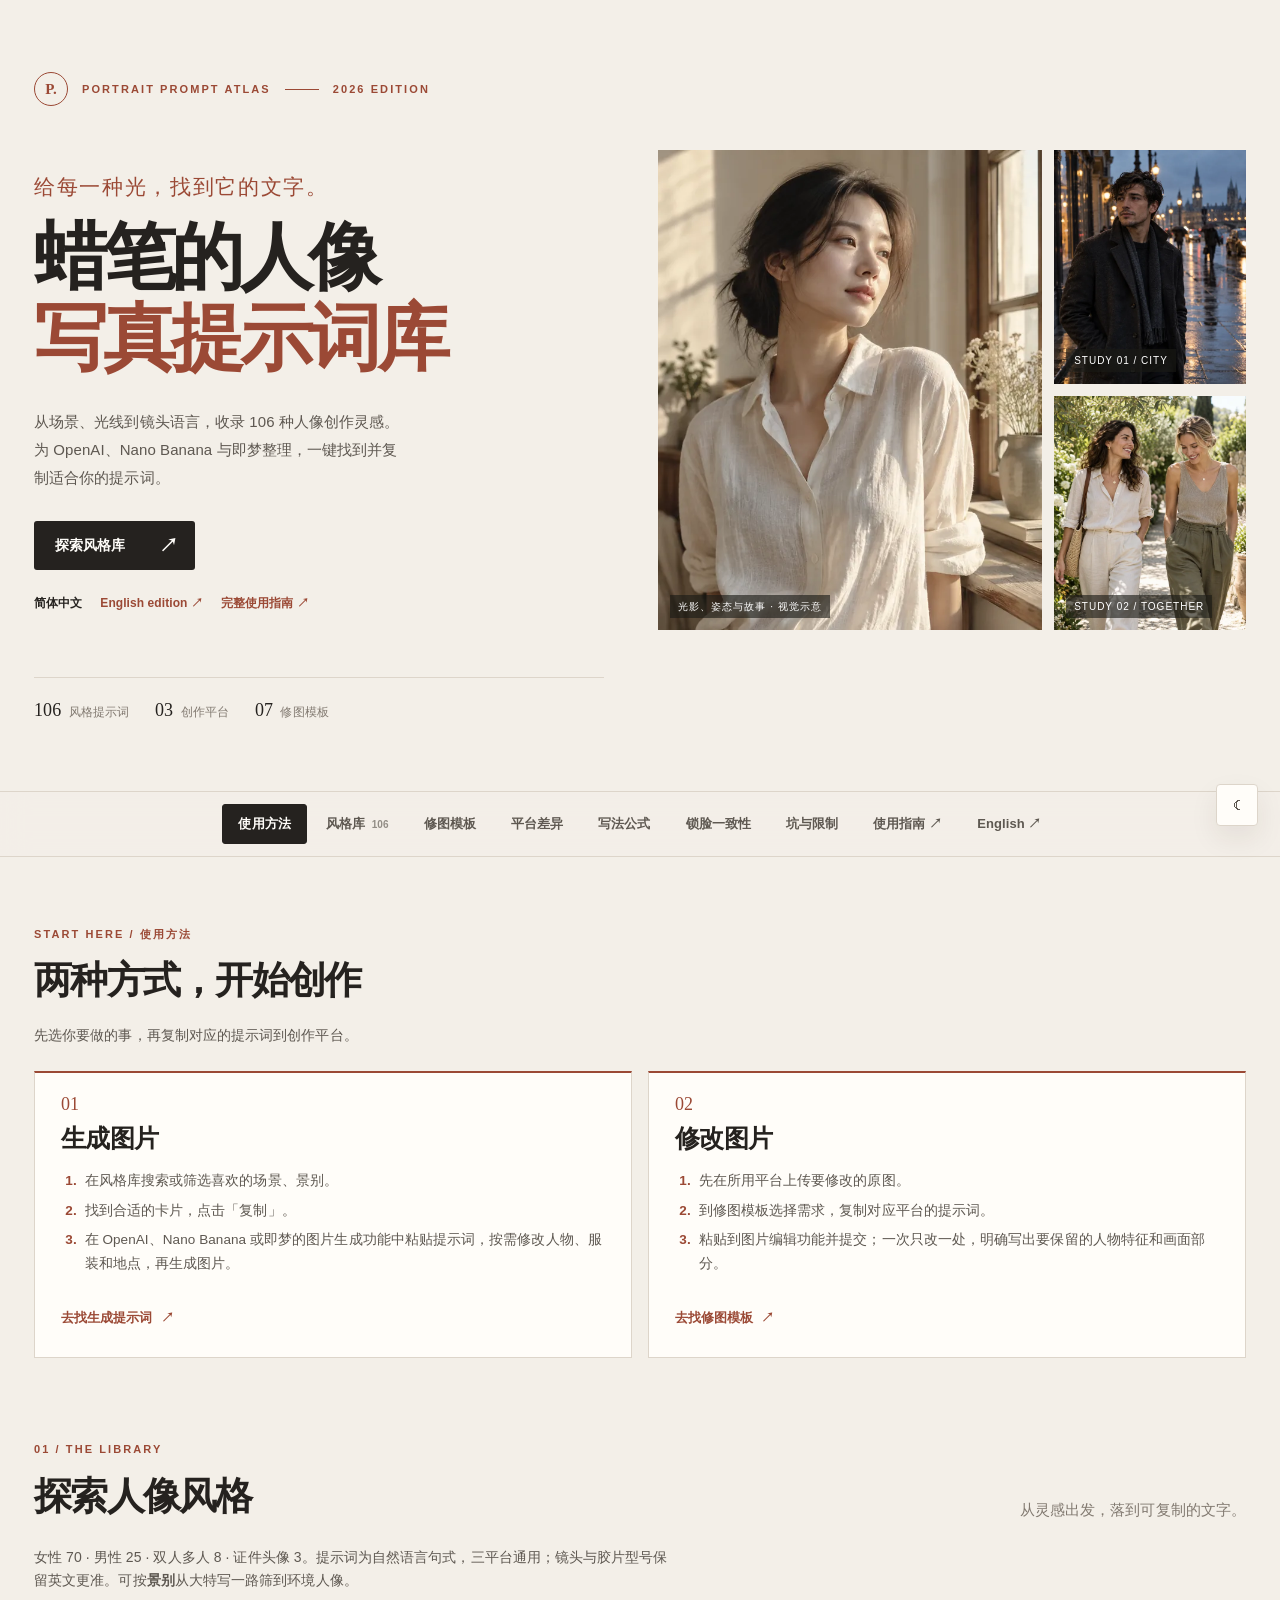
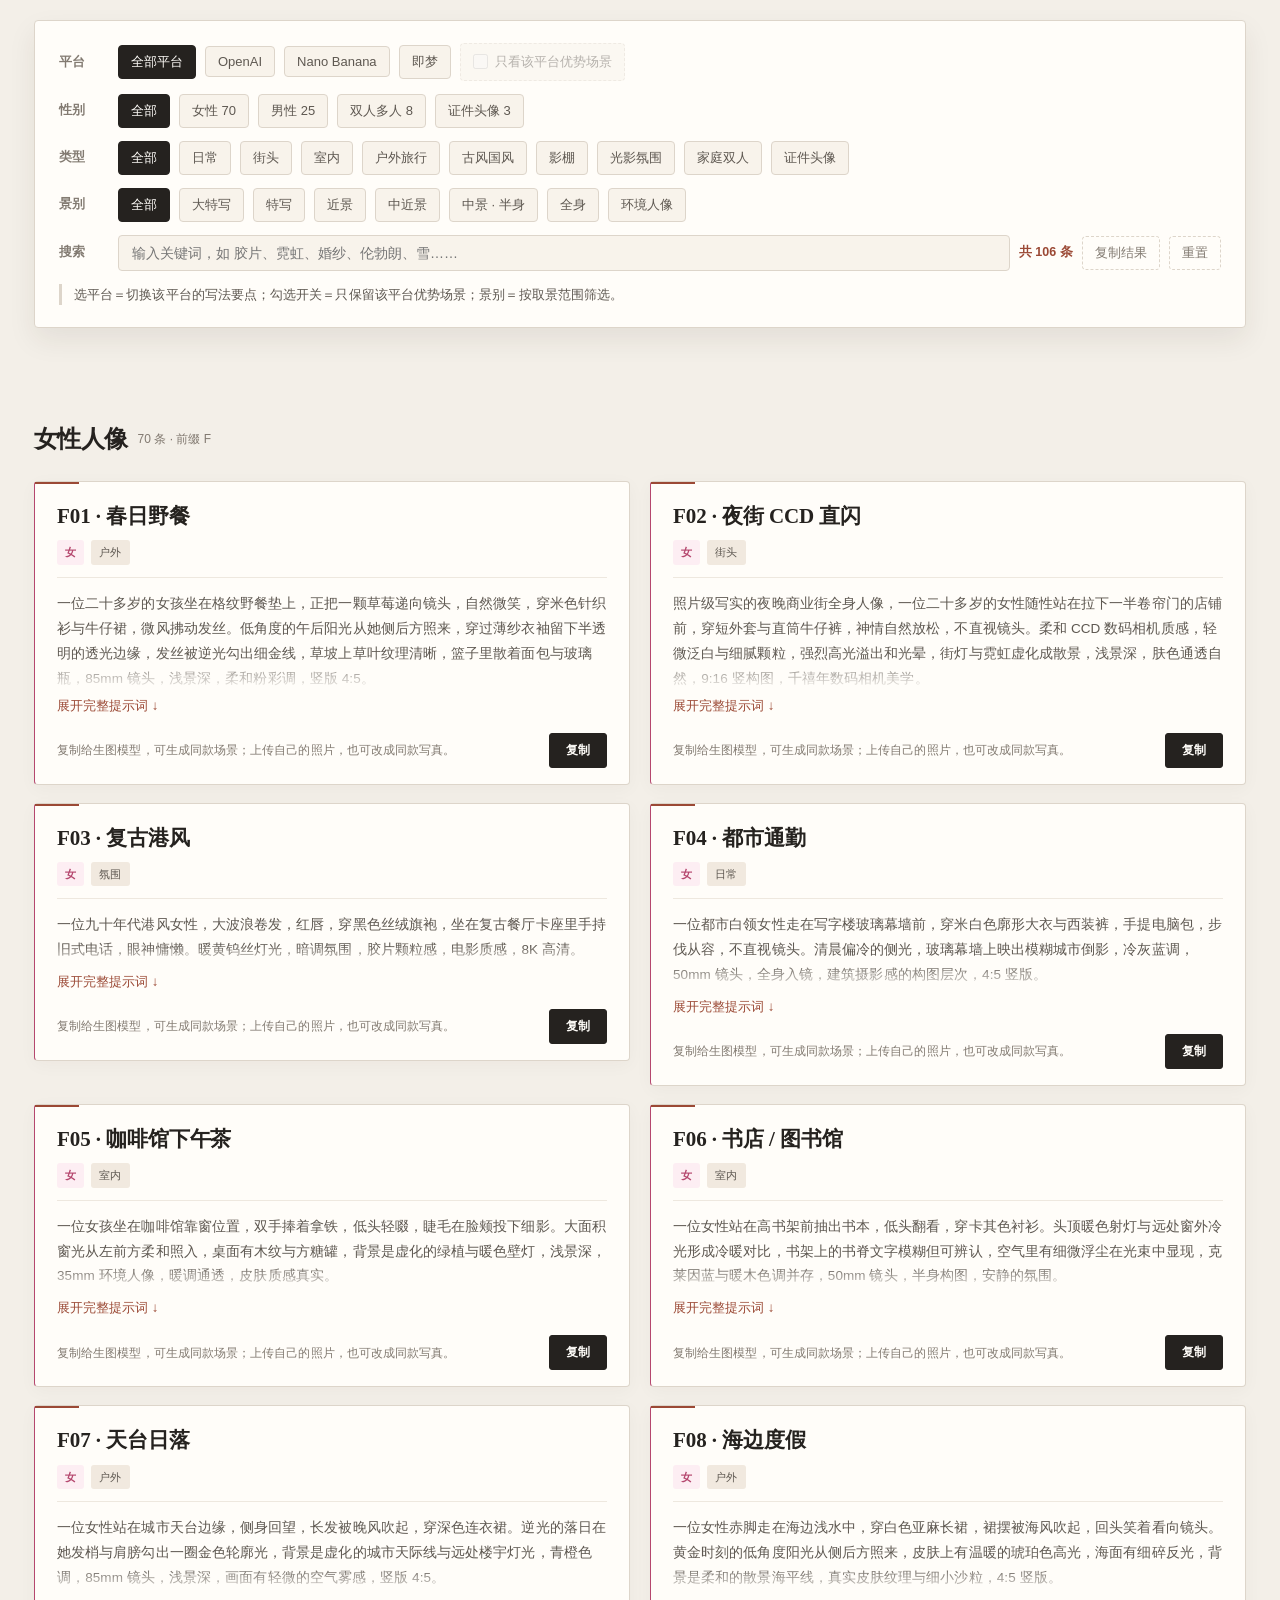
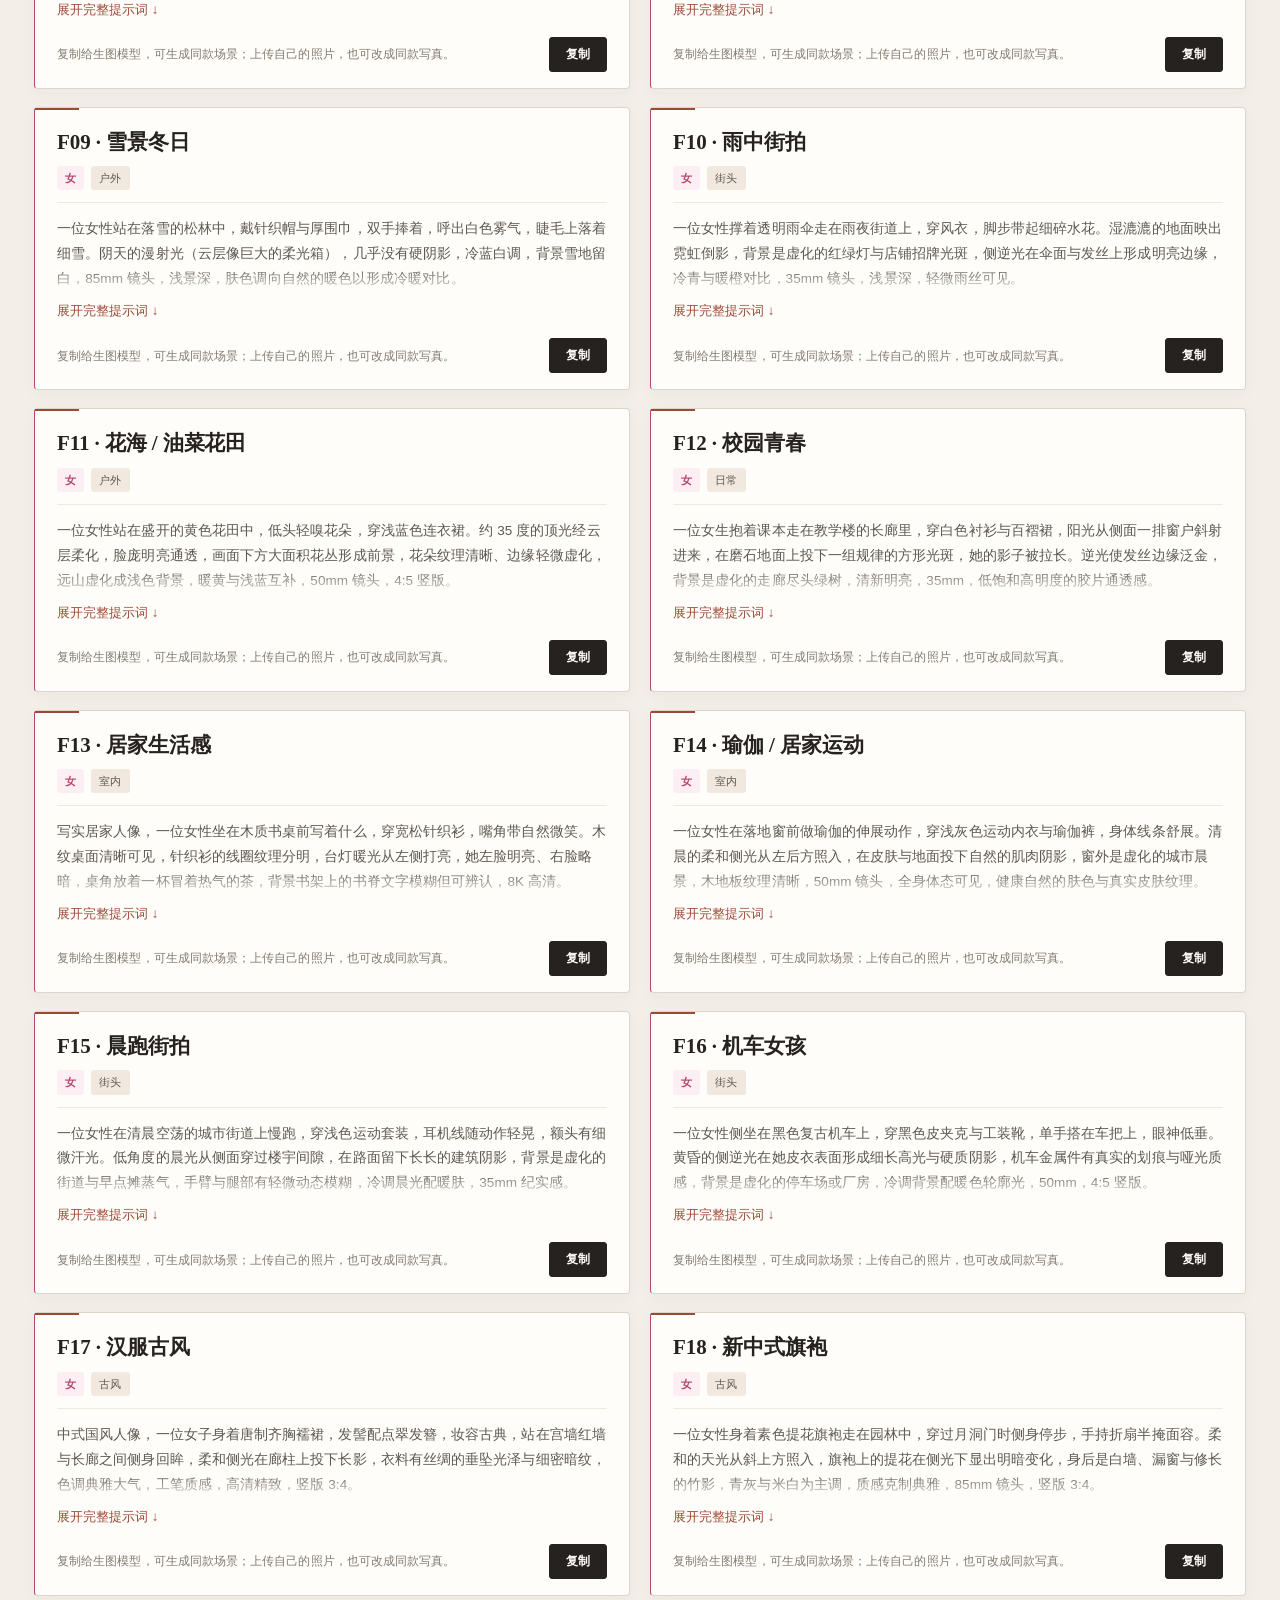
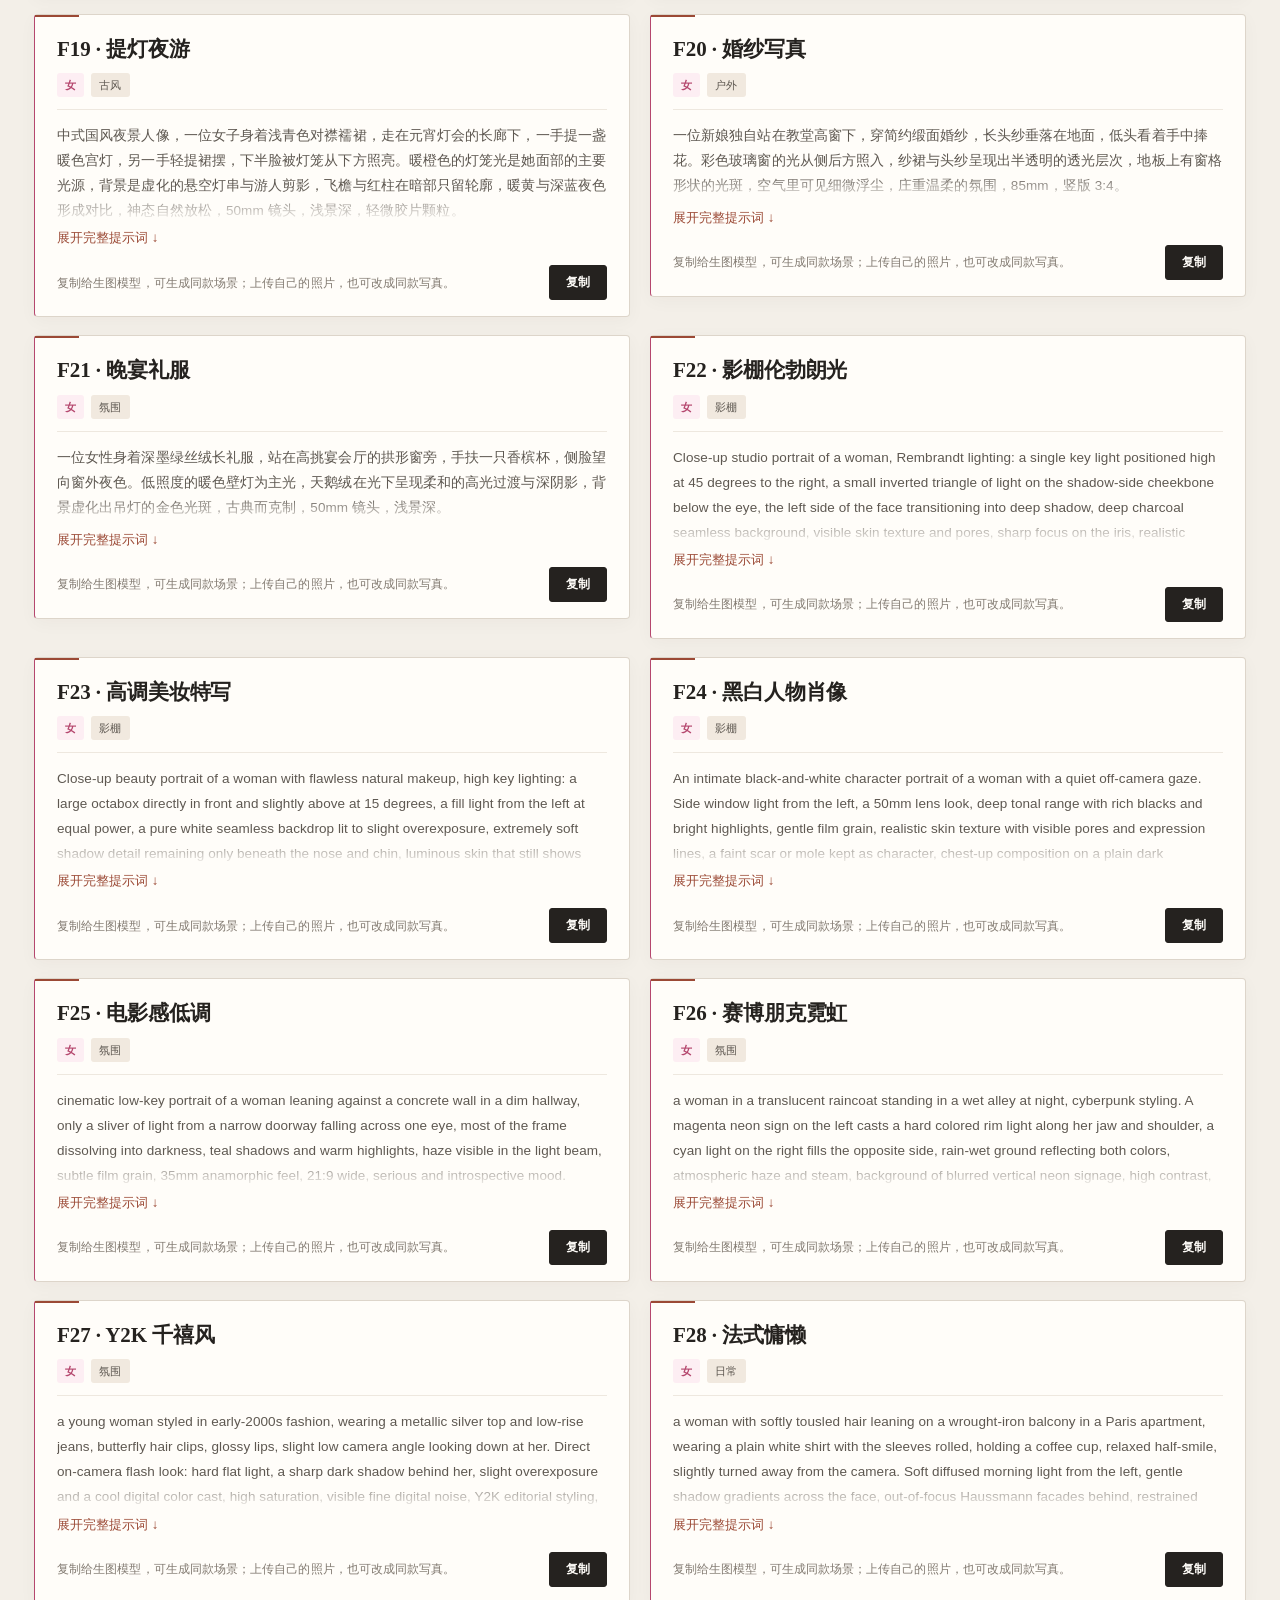
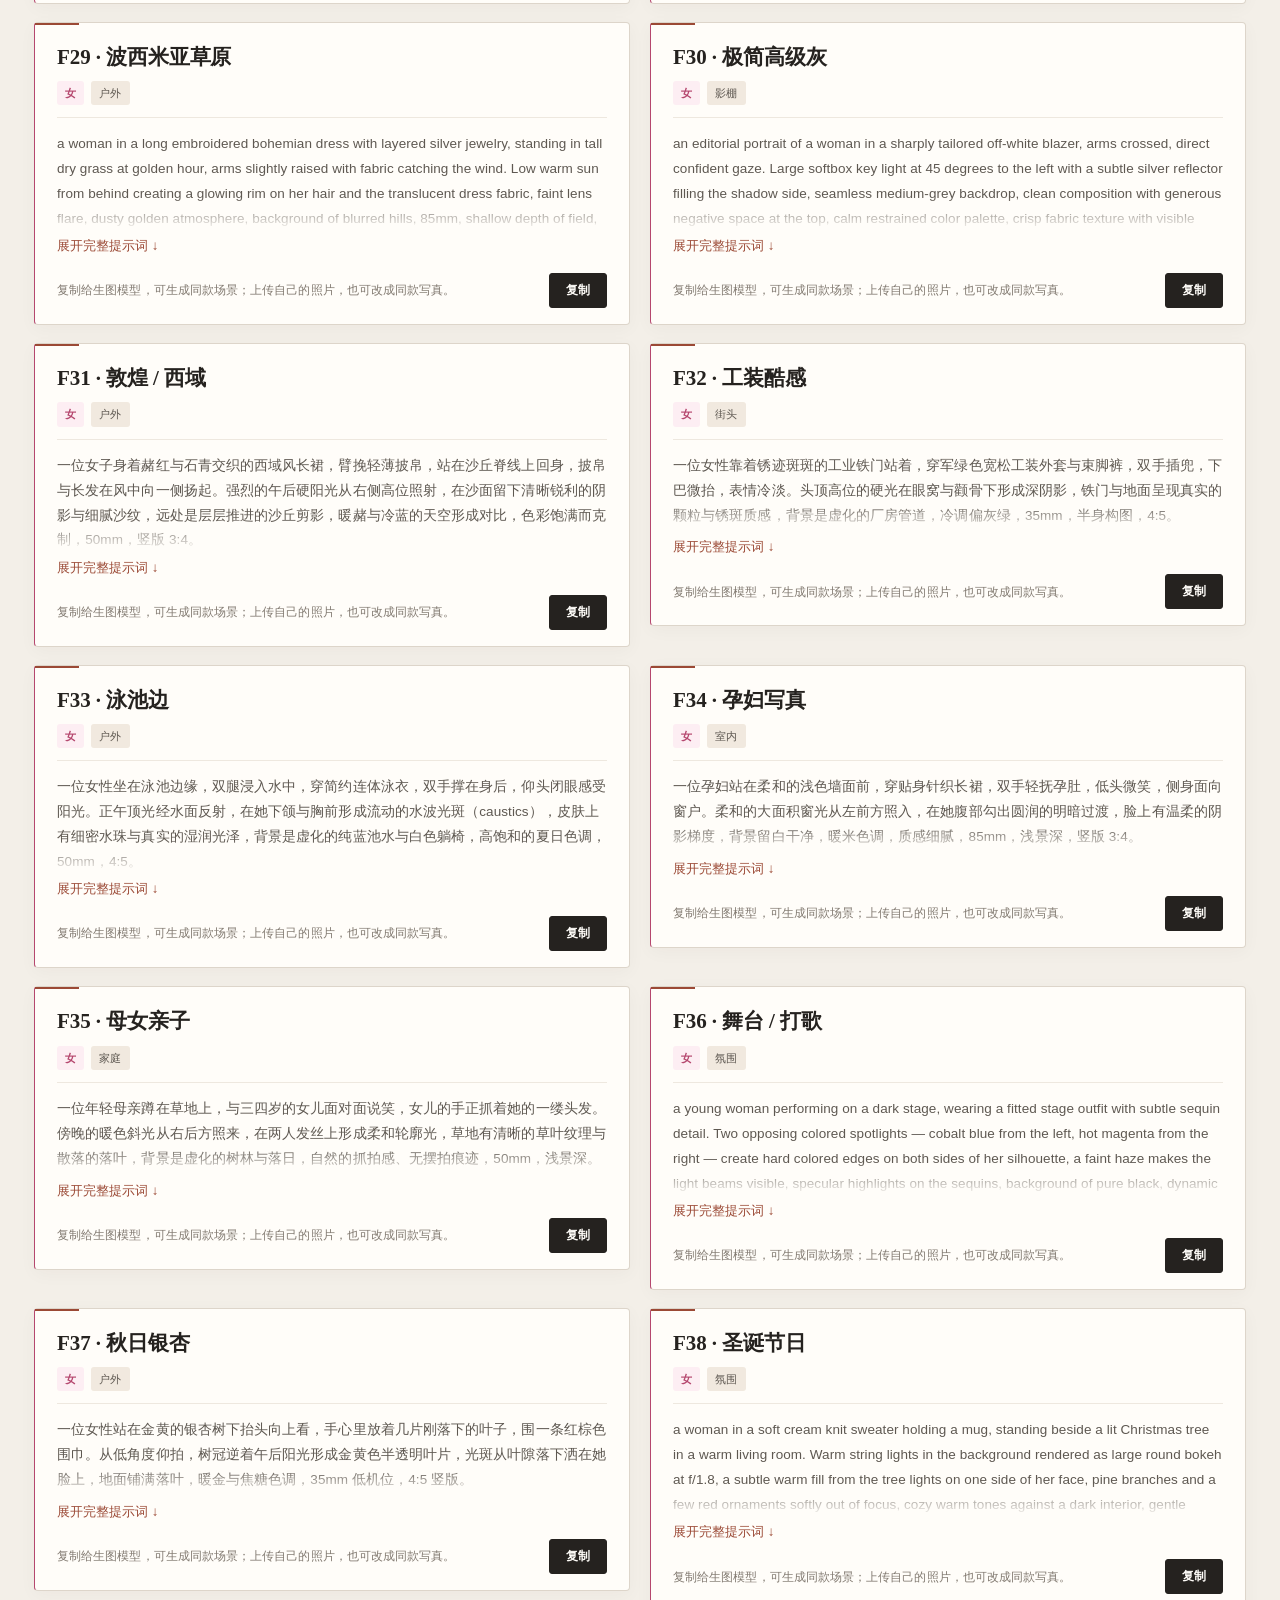
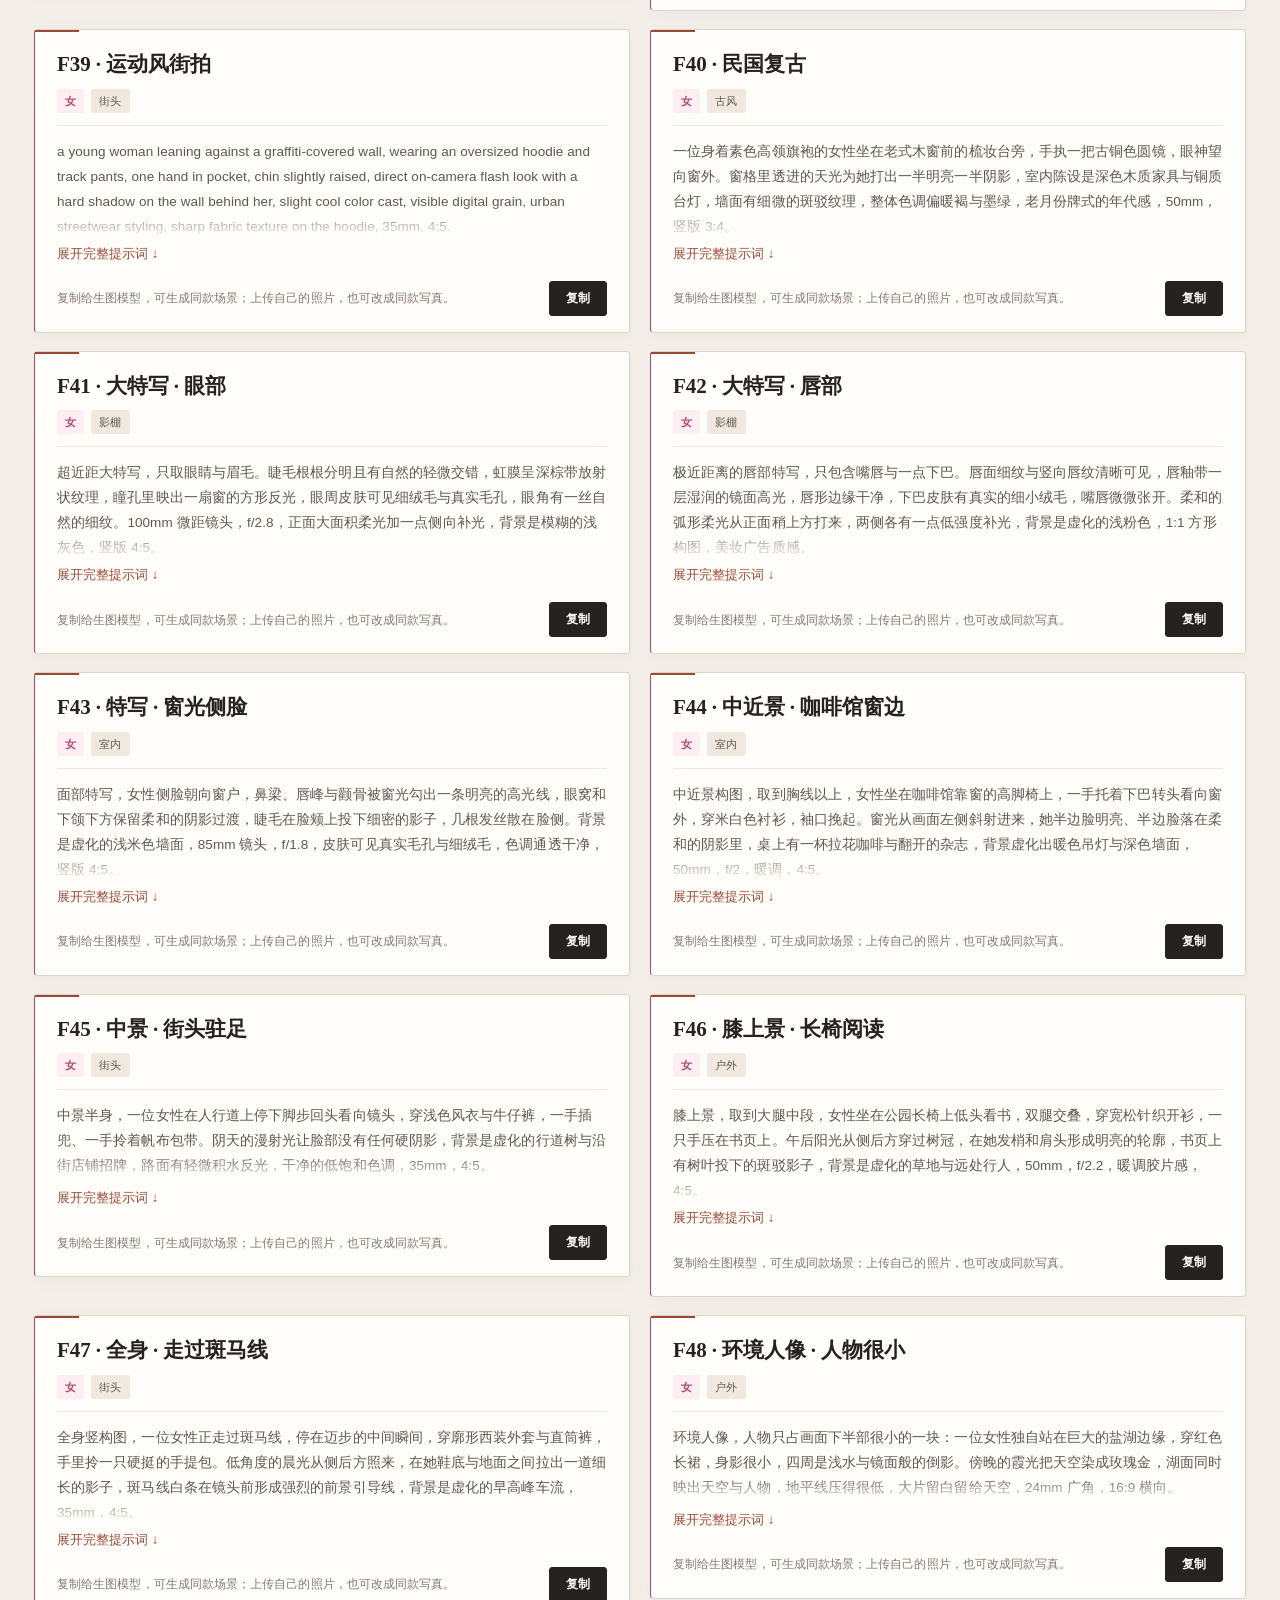
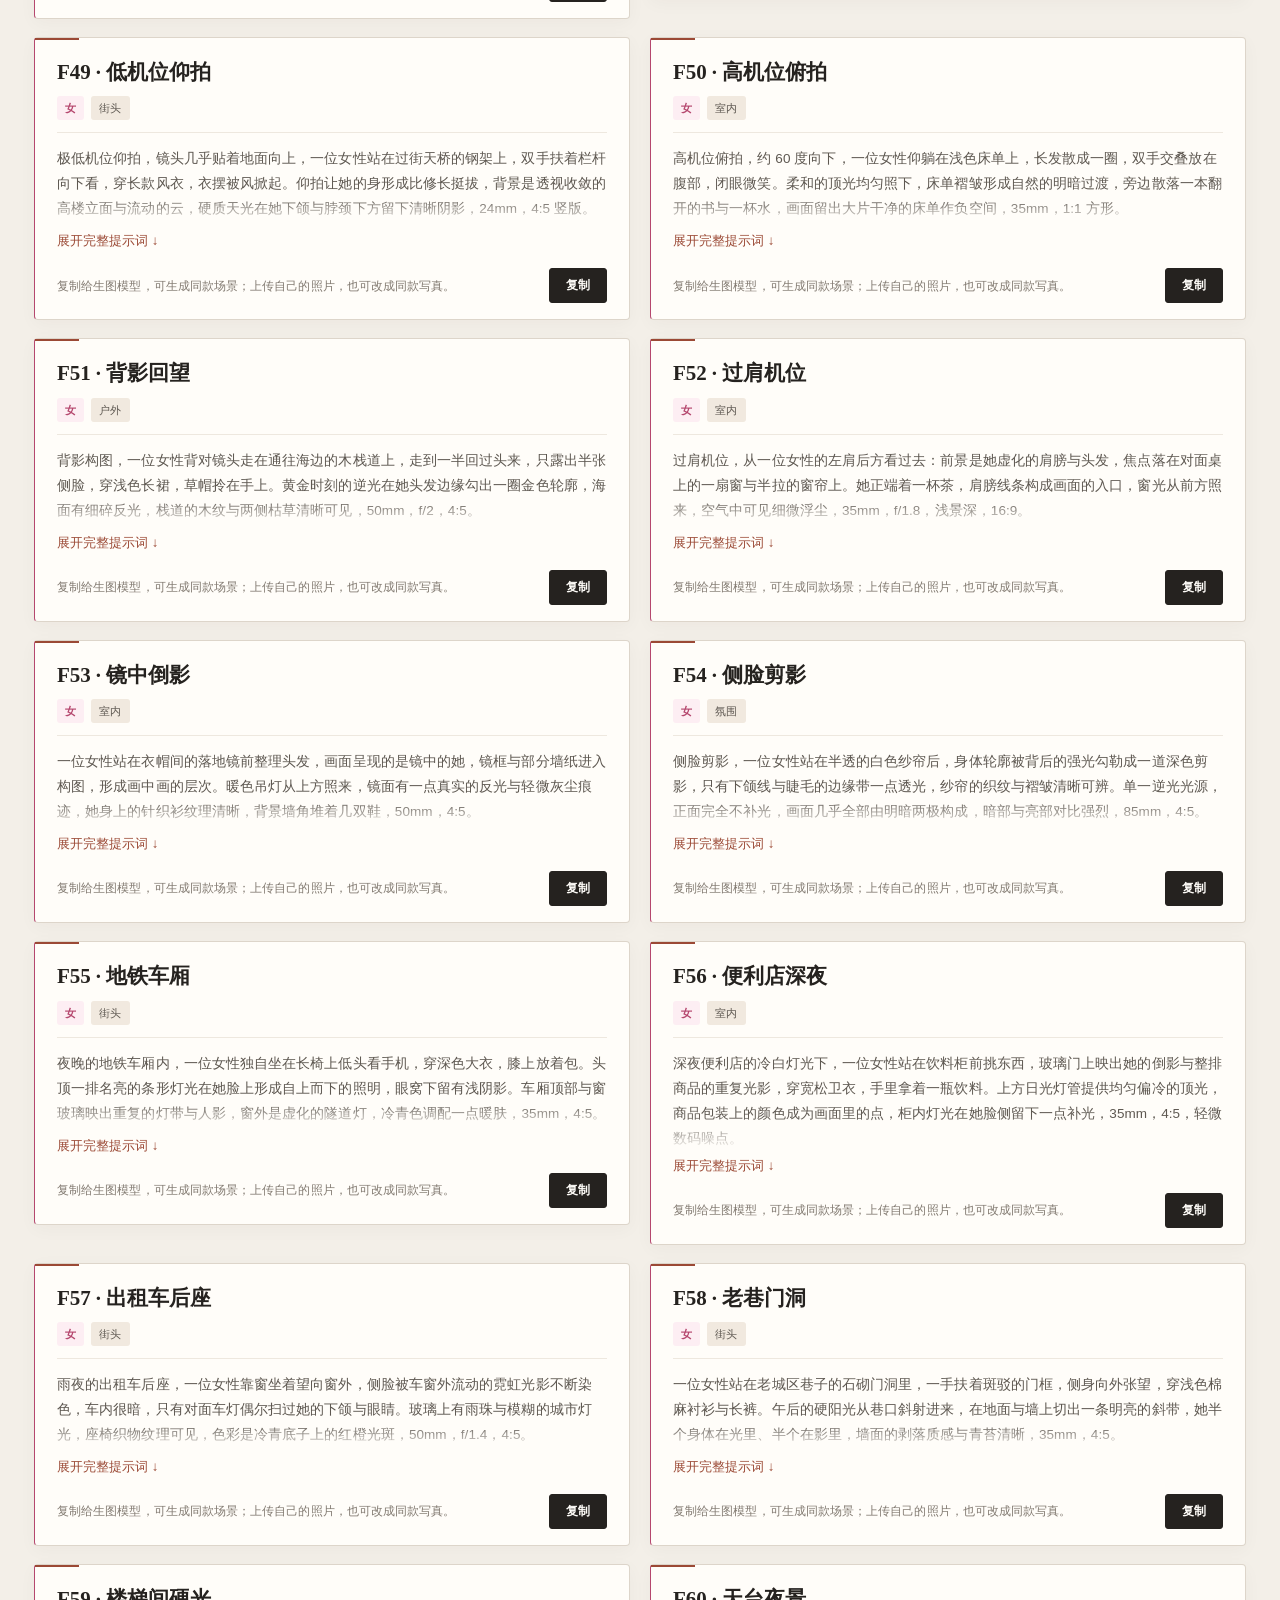
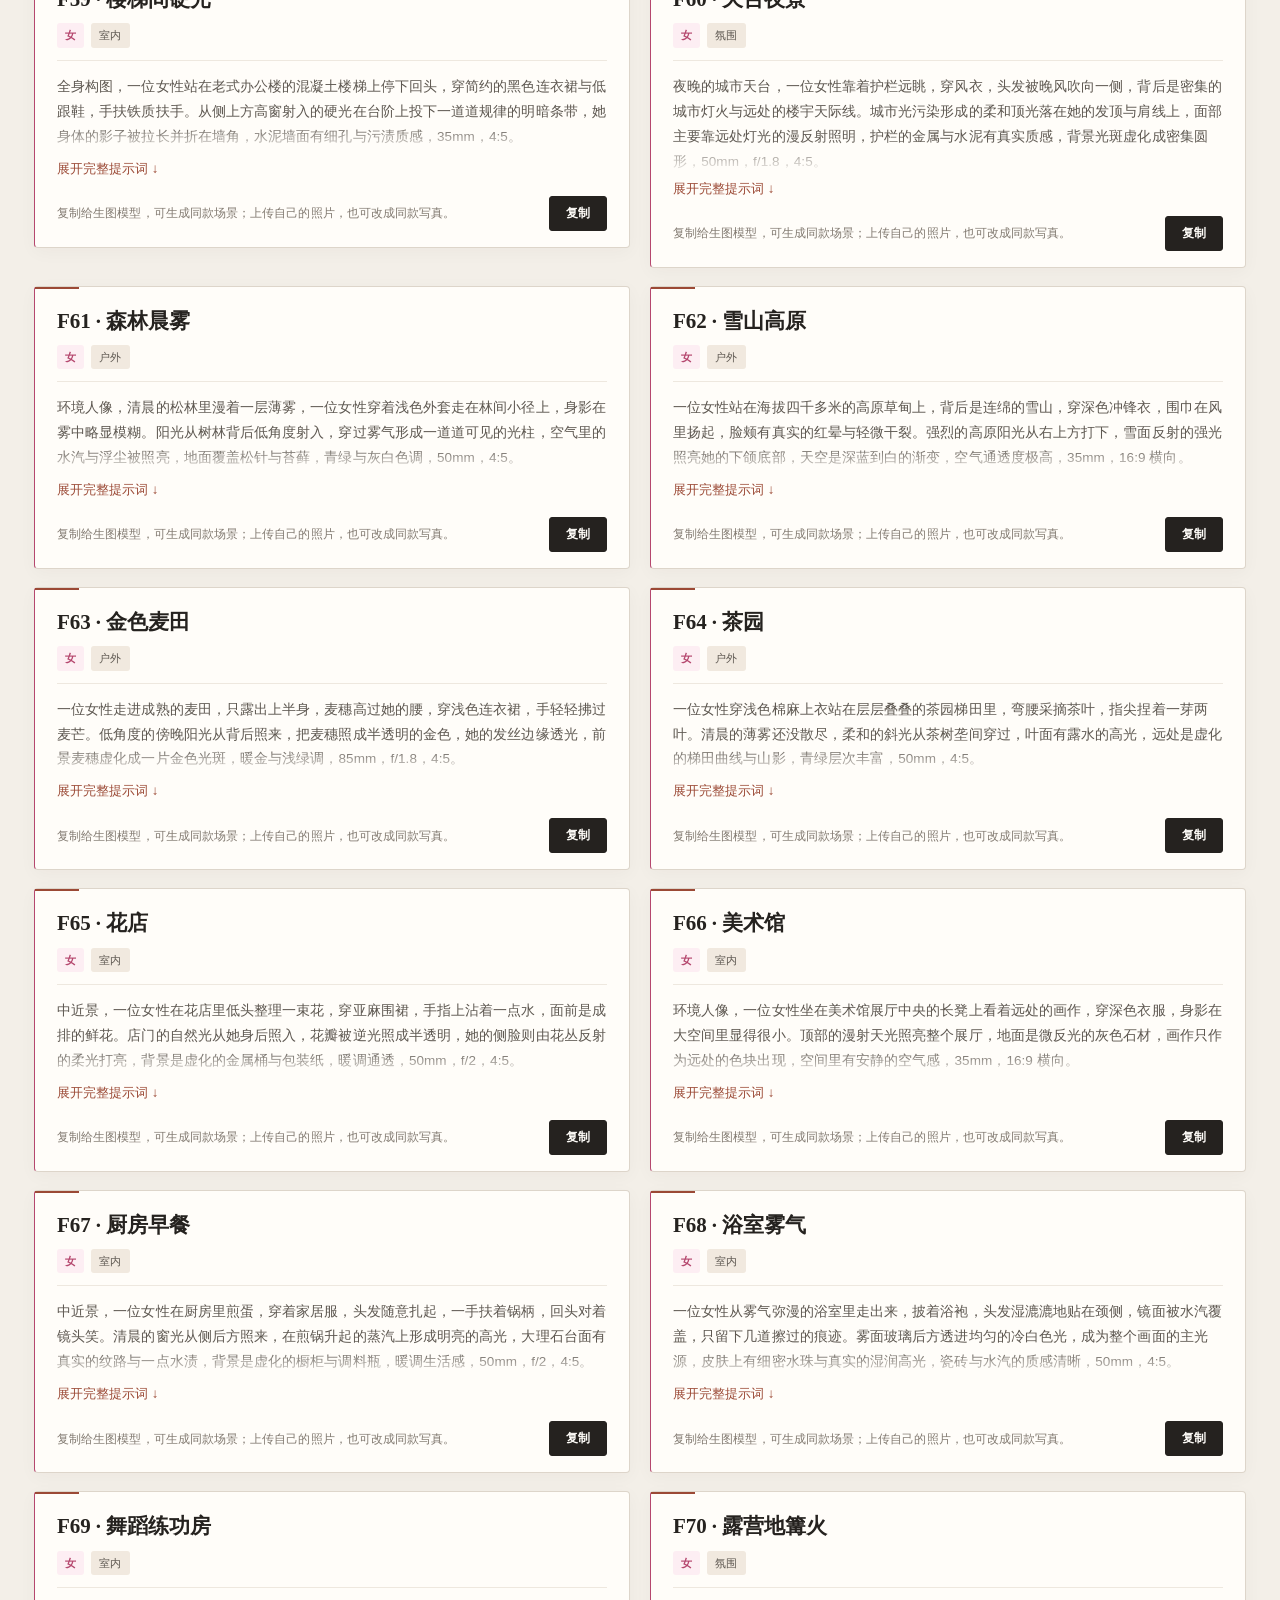
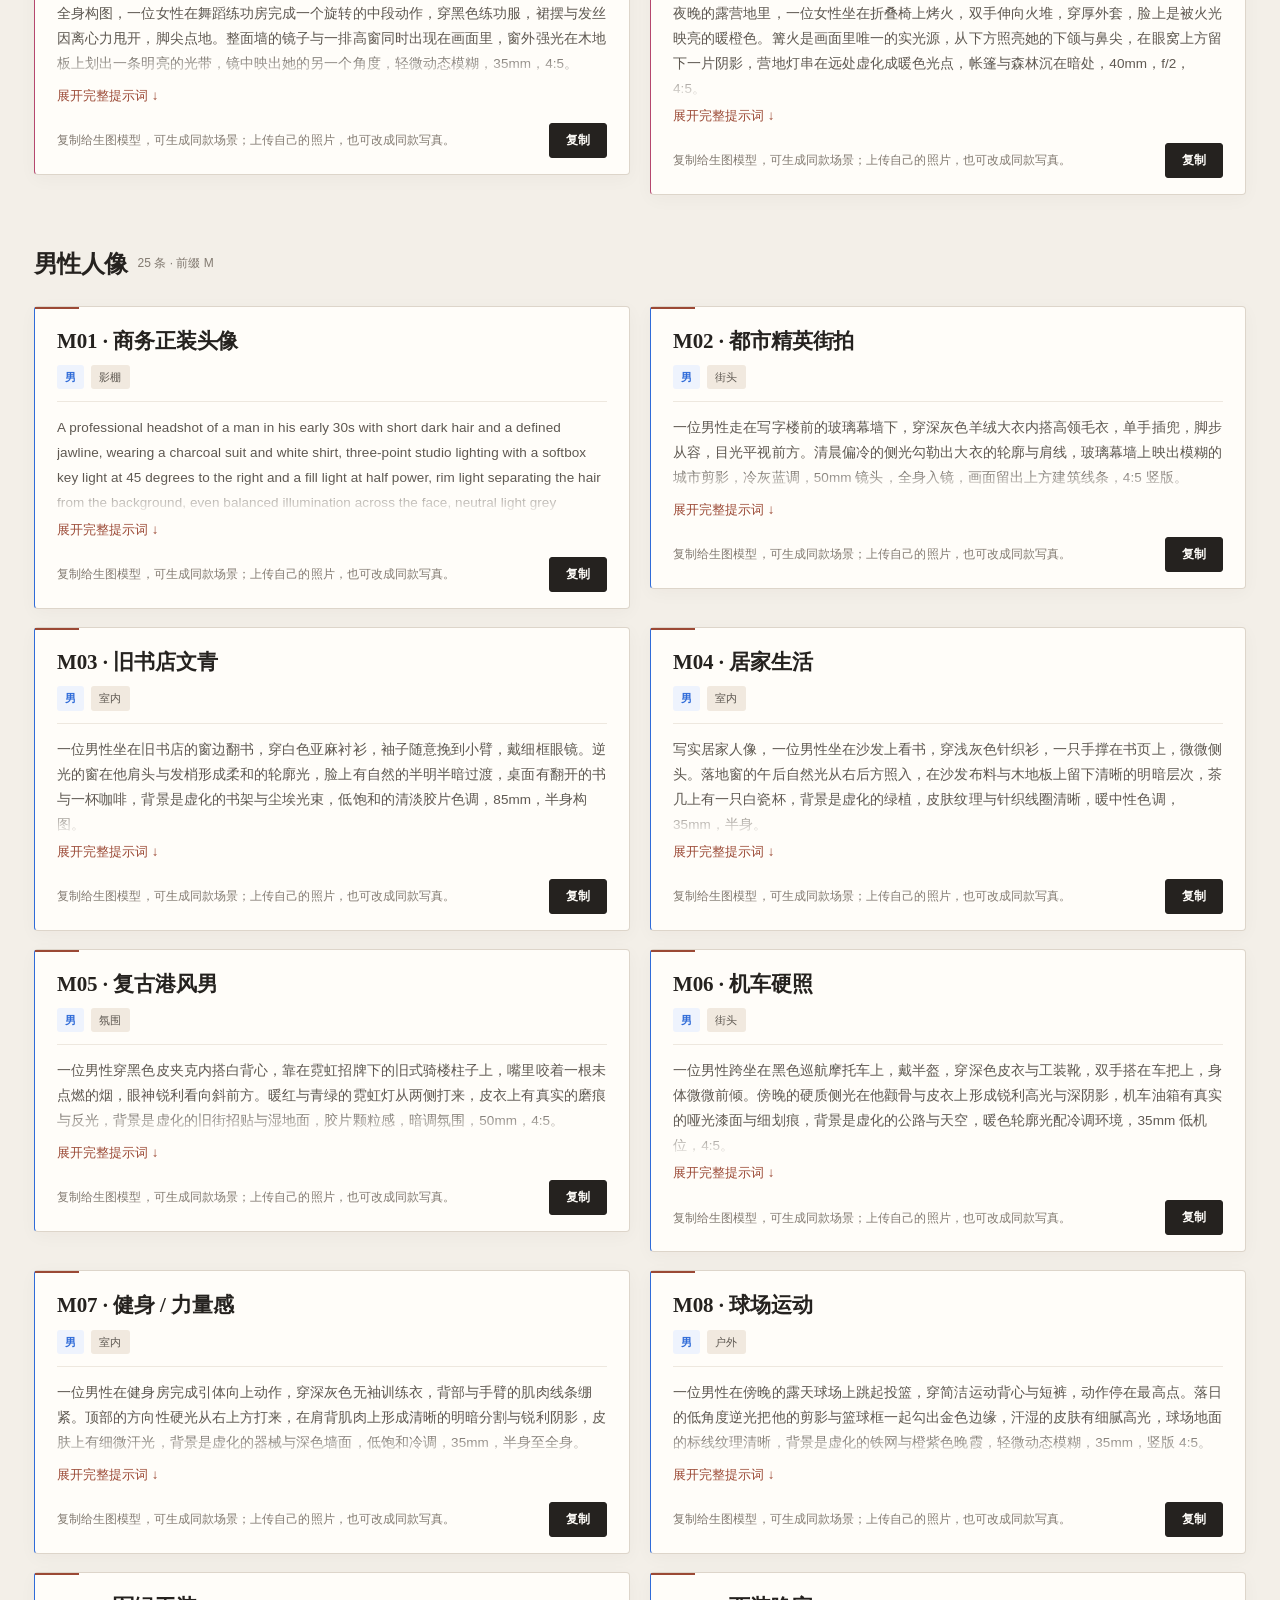
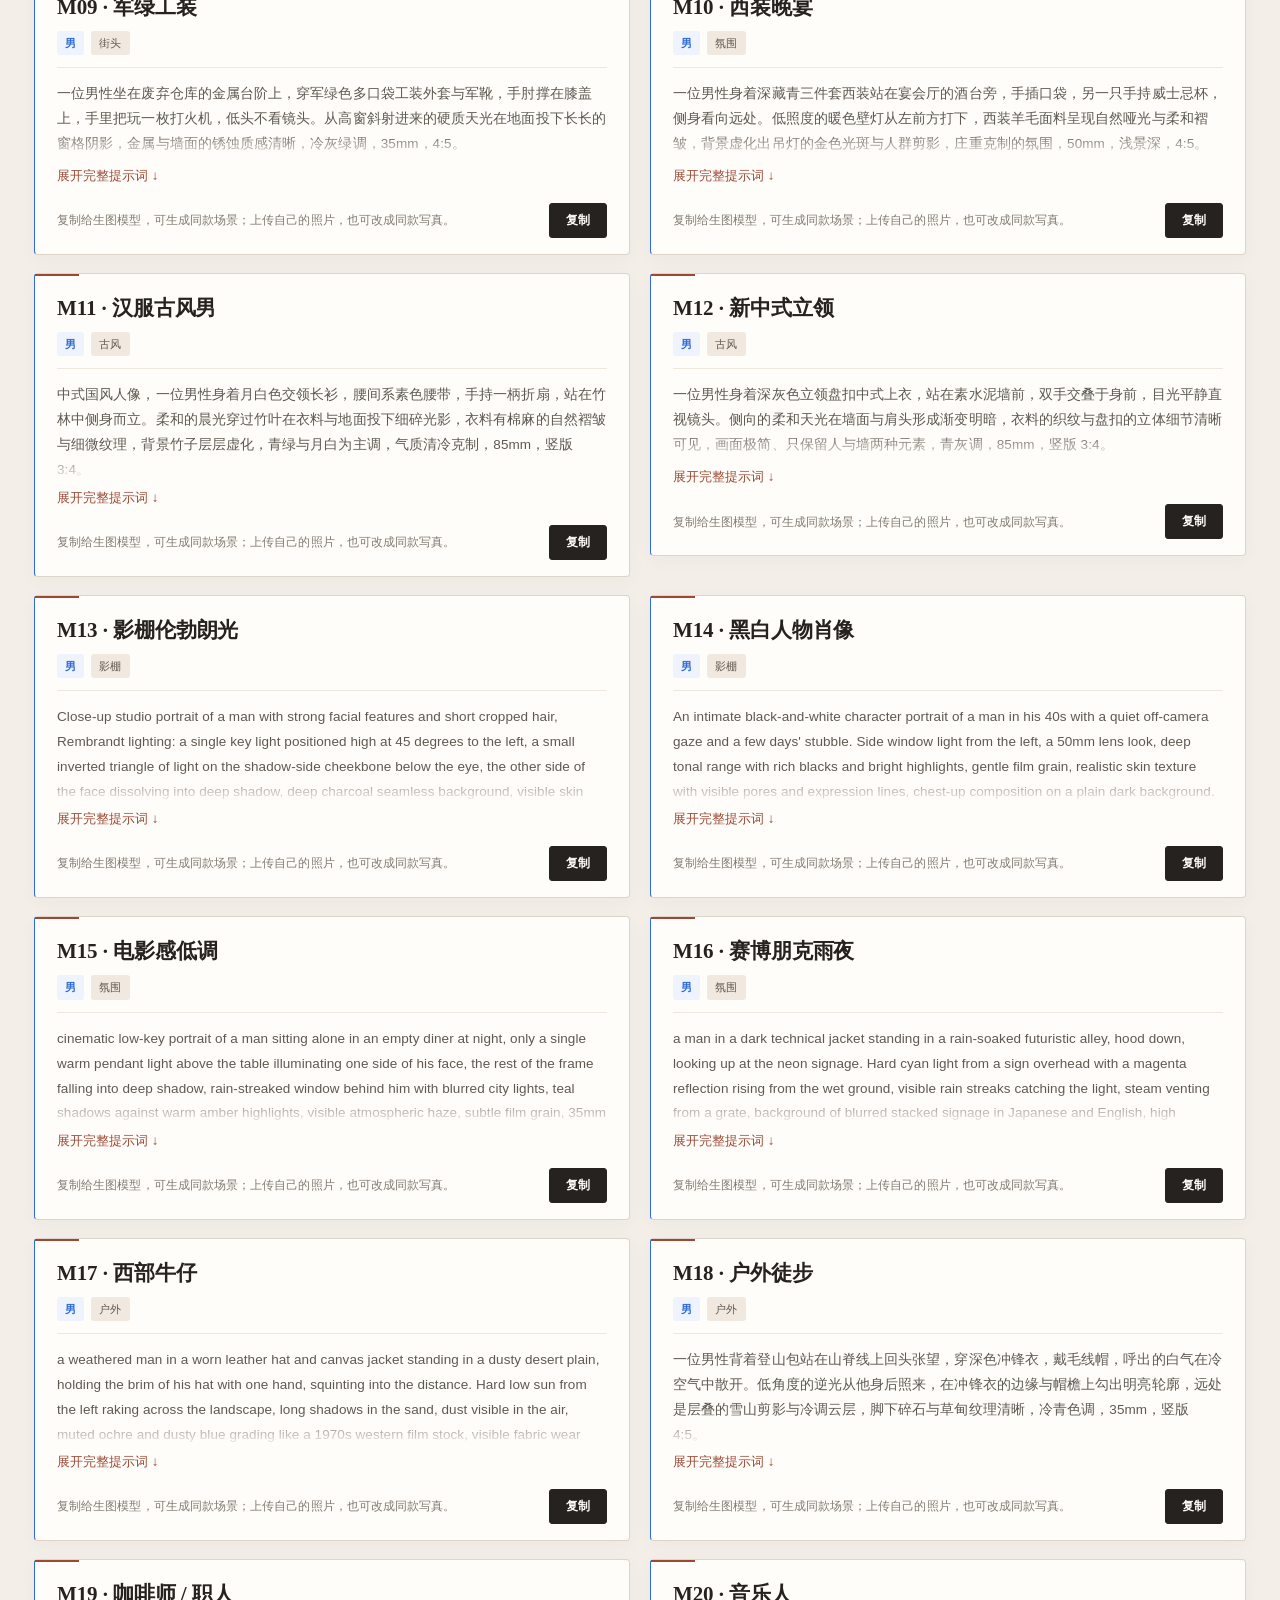
==== commit dd18acba: "Add English preview, SEO pages, and Vercel analytics" ====
--- a/index.html
+++ b/index.html
@@ -5,11 +5,25 @@
 <meta name="viewport" content="width=device-width, initial-scale=1.0, viewport-fit=cover">
 <title>蜡笔的人像写真提示词库 · 106 种创作灵感</title>
 <meta name="description" content="蜡笔的人像写真提示词库：探索 106 种人像写真风格，按场景、景别和平台快速筛选、复制提示词。">
+<meta name="google-site-verification" content="X3WxfFofgS-Y13m36jrj0iVB6c9GT__wFqAGk1hALJY">
+<link rel="canonical" href="https://prompt.crayonai.eu.org/">
+<link rel="alternate" hreflang="zh-CN" href="https://prompt.crayonai.eu.org/">
+<link rel="alternate" hreflang="en" href="https://prompt.crayonai.eu.org/en/">
+<link rel="alternate" hreflang="x-default" href="https://prompt.crayonai.eu.org/">
 <meta property="og:site_name" content="蜡笔的人像写真提示词库">
 <meta property="og:title" content="蜡笔的人像写真提示词库">
+<meta property="og:description" content="106 种人像写真风格、修图模板与平台指南。搜索场景，一键复制提示词。">
+<meta property="og:type" content="website">
+<meta property="og:url" content="https://prompt.crayonai.eu.org/">
+<meta property="og:image" content="https://prompt.crayonai.eu.org/assets/editorial-hero.webp">
+<meta property="og:image:alt" content="暖色窗光下的人像摄影视觉示意">
+<meta property="og:locale" content="zh_CN">
+<meta property="og:locale:alternate" content="en_US">
+<meta name="twitter:card" content="summary_large_image">
 <meta name="theme-color" content="#f3efe8">
 <link rel="icon" type="image/svg+xml" href="/assets/favicon.svg">
 <link rel="stylesheet" href="/assets/styles.css">
+<script defer src="/assets/analytics.js"></script>
 <script>
 (function(){try{
   var t = localStorage.getItem('pp-theme');
@@ -32,6 +46,7 @@
     <h1>蜡笔的人像<br><em>写真提示词库</em></h1>
     <p class="sub">从场景、光线到镜头语言，收录 106 种人像创作灵感。为 OpenAI、Nano Banana 与即梦整理，一键找到并复制适合你的提示词。</p>
     <a class="hero-cta" href="#filter">探索风格库 <span aria-hidden="true">↗</span></a>
+    <div class="utility-links"><span aria-current="page">简体中文</span><a href="/en/" lang="en">English edition ↗</a><a href="/guide/">完整使用指南 ↗</a></div>
     <div class="hero-meta"><span><b>106</b> 风格提示词</span><span><b>03</b> 创作平台</span><span><b>07</b> 修图模板</span></div>
   </div>
   <div class="hero-visual" aria-label="人像摄影风格视觉示意">
@@ -49,6 +64,8 @@
   <a href="#s2">写法公式</a>
   <a href="#s6">锁脸一致性</a>
   <a href="#s7">坑与限制</a>
+  <a href="/guide/">使用指南 ↗</a>
+  <a href="/en/" lang="en">English ↗</a>
 </nav>
 
 <section class="how-section" id="how" aria-labelledby="how-title">
--- a/assets/styles.css
+++ b/assets/styles.css
@@ -491,3 +491,45 @@
 .style-card .copy-row{order:3}
 #s5 .copy-row,#s2 .copy-row{margin:0 0 10px;padding-top:10px}
 @media(prefers-reduced-motion:reduce){.hero-visual img{transition:none}}
+
+/* Language and editorial guide links */
+.utility-links{display:flex;flex-wrap:wrap;align-items:center;gap:8px 18px;margin-top:18px;font-size:12px;color:var(--ink-3)}
+.utility-links a{color:var(--accent);text-decoration:none;font-weight:700;min-height:32px;display:inline-flex;align-items:center}
+.utility-links a:hover{text-decoration:underline}
+.utility-links [aria-current="page"]{color:var(--ink);font-weight:700}
+.en-page .hero-kicker,.en-page h1,.en-page h2,.en-page h3,.en-page .card-h .t{font-family:Georgia,"Times New Roman",serif;letter-spacing:-.035em}
+.en-page .hero-kicker{letter-spacing:.01em}
+.en-page .hero-copy h1{font-size:clamp(48px,5.3vw,80px);letter-spacing:-.055em}
+.en-page .style-card .note{display:none}
+.en-page .style-card.is-expanded .note{display:block}
+.en-page .filter-panel.collapsed .frow.filters-only{display:none}
+.en-page .english-edit .card{max-width:860px}
+.en-page .english-edit .prompt pre{padding-right:0}
+.en-page .english-edit .copy-row{margin-top:12px}
+.guide-page .wrap{max-width:1000px}
+.compact-header{padding:58px 0 35px;border-bottom:1px solid var(--line);margin-bottom:34px}
+.compact-header h1{font-family:"Songti SC","Noto Serif CJK SC",Georgia,serif;font-size:clamp(38px,5vw,62px);line-height:1.2;letter-spacing:-.045em;margin:18px 0 14px}
+.compact-header p{font-size:16px;color:var(--ink-2);max-width:45em;line-height:1.85}
+.guide-page nav.topbar{margin-bottom:50px}
+.guide-article{max-width:760px;margin:0 auto}
+.guide-article section{margin-bottom:65px}
+.guide-article h2{font-size:32px;margin-bottom:16px}
+.guide-article h3{font-size:22px;margin:28px 0 8px}
+.guide-article p,.guide-article li{color:var(--ink-2);font-size:15px;line-height:1.9}
+.guide-article p{margin:0 0 17px}
+.guide-article ol,.guide-article ul{padding-left:1.45em}
+.guide-article li{margin:0 0 9px}
+.guide-article a{color:var(--accent);font-weight:700}
+.guide-callout{background:var(--card);border:1px solid var(--line);border-left:3px solid var(--accent);padding:17px 22px;margin:24px 0}
+.guide-callout p:last-child{margin-bottom:0}
+.guide-example{background:var(--code-bg);border:1px solid var(--line);padding:15px 18px;white-space:pre-wrap;overflow-wrap:anywhere;font-size:13px;line-height:1.8;color:var(--ink)}
+@media(max-width:720px){
+  .en-page .hero-copy h1{font-size:clamp(43px,11vw,60px)}
+  .utility-links{gap:6px 13px;font-size:11.5px;margin-top:12px}
+  .compact-header{padding:28px 0 25px}
+  .compact-header p{font-size:13.5px}
+  .guide-page nav.topbar{margin-bottom:34px}
+  .guide-article h2{font-size:26px}
+  .guide-article h3{font-size:20px}
+  .guide-article p,.guide-article li{font-size:13.5px}
+}
